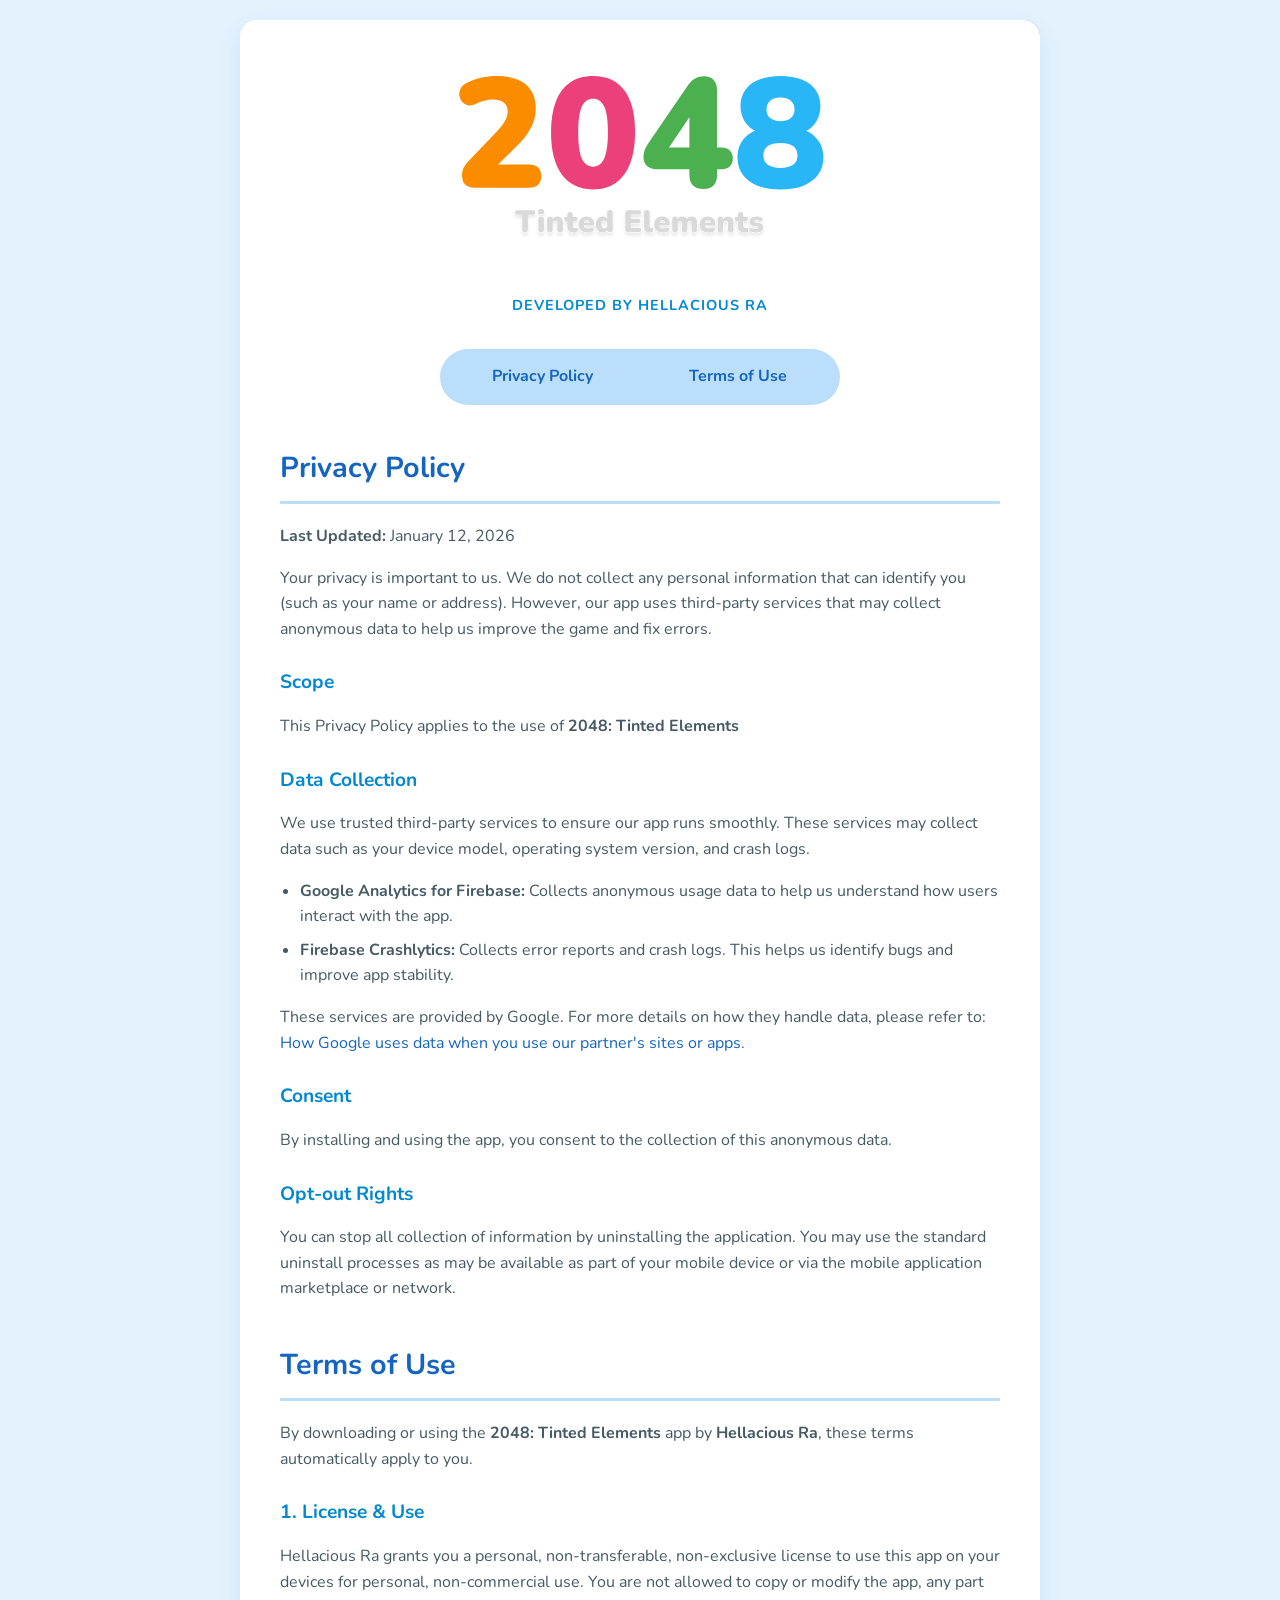
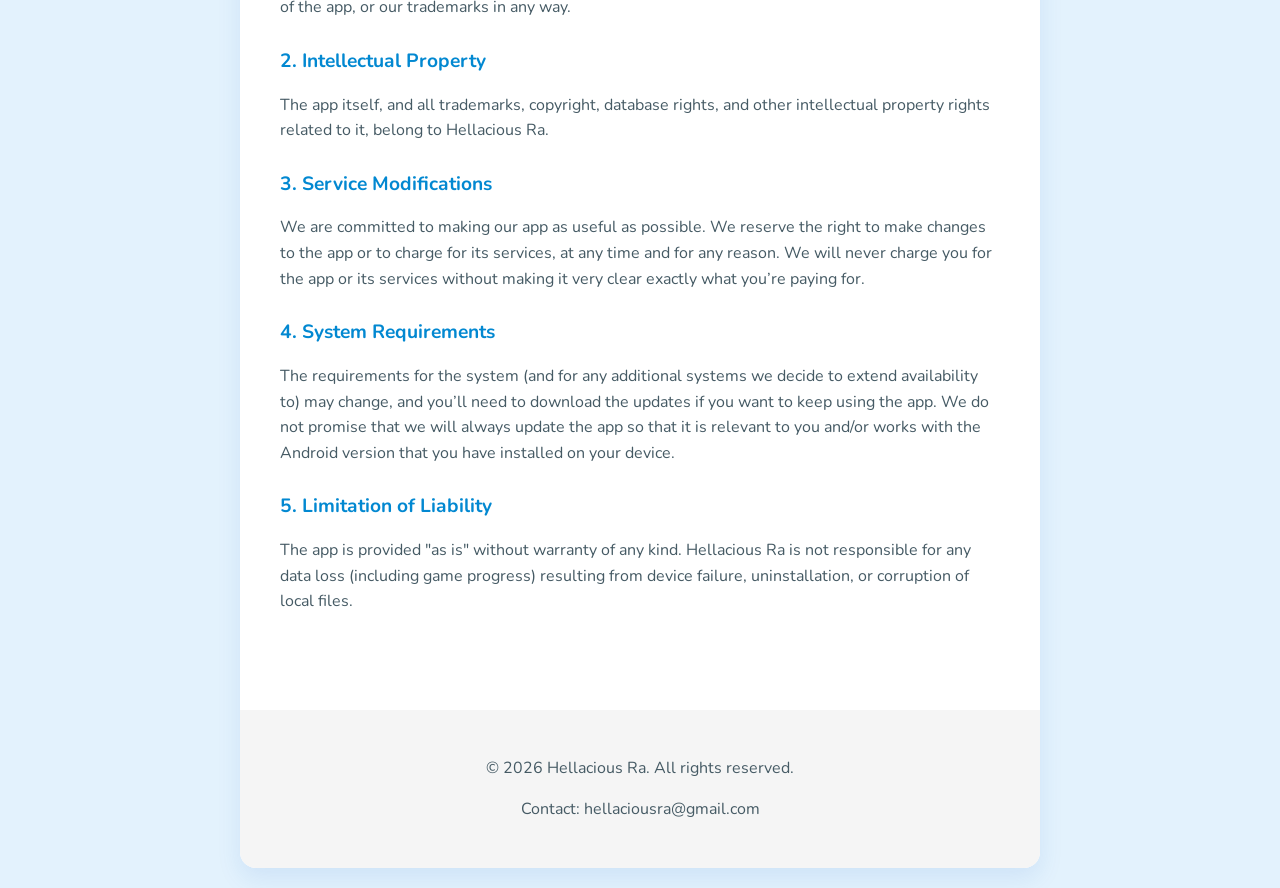
==== index.html @ ffd6086d "Add files via upload" ====
<!DOCTYPE html>
<html lang="en">

<head>
    <meta charset="UTF-8">
    <meta name="viewport" content="width=device-width, initial-scale=1.0">
    <title>2048 - Privacy Policy & Terms of Use</title>

    <!-- Favicon -->
    <link rel="icon" type="image/x-icon" href="app_icon.ico">
    <link rel="icon" type="image/png" href="app_icon.png">
    <link rel="apple-touch-icon" href="app_icon.png">

    <link rel="preconnect" href="https://fonts.googleapis.com/css2">
    <link href="https://fonts.googleapis.com/css2?family=Nunito:wght@400;600;700;800&display=swap" rel="stylesheet">

    <style>
        :root {
            --primary-color: #1565C0;
            /* textDark */
            --accent-color: #0288D1;
            /* Tile Color 256 */
            --bg-body: #E3F2FD;
            /* background */
            --bg-container: #FFFFFF;
            --bg-grid: #BBDEFB;
            /* gridBackground */
            --text-main: #37474F;
            --text-light: #FFFFFF;
        }

        * {
            box-sizing: border-box;
        }

        body {
            font-family: 'Nunito', sans-serif;
            background-color: var(--bg-body);
            color: var(--text-main);
            line-height: 1.6;
            margin: 0;
            padding: 20px;
        }

        .container {
            max-width: 800px;
            margin: 0 auto;
            background: var(--bg-container);
            border-radius: 16px;
            box-shadow: 0 10px 25px rgba(21, 101, 192, 0.1);
            overflow: hidden;
        }

        /* Banner Section */
        .banner-container {
            width: 100%;
            /* This keeps the banner perfectly sized (1024x300) on all screens */
            aspect-ratio: 1024 / 300;
            background-color: #FFFFFF;
            /* Changed to white to match your image background */
            display: flex;
            align-items: center;
            justify-content: center;
            overflow: hidden;
        }

        .banner-image {
            width: 100%;
            height: 100%;
            object-fit: cover;
            /* Placeholder styling if image is missing */
            background: linear-gradient(135deg, var(--bg-grid) 0%, var(--primary-color) 100%);
        }


        .content-padding {
            padding: 40px;
        }

        /* Typography */
        h1,
        h2,
        h3 {
            color: var(--primary-color);
            margin-top: 0;
        }

        .developer-name {
            text-align: center;
            color: var(--accent-color);
            font-weight: 700;
            margin-bottom: 2rem;
            text-transform: uppercase;
            letter-spacing: 1px;
            font-size: 0.9rem;
        }

        h2 {
            font-weight: 700;
            font-size: 1.8rem;
            border-bottom: 3px solid var(--bg-grid);
            padding-bottom: 10px;
            margin-top: 40px;
            margin-bottom: 20px;
        }

        h3 {
            font-size: 1.2rem;
            font-weight: 700;
            color: var(--accent-color);
            margin-top: 25px;
            margin-bottom: 10px;
        }

        p,
        li {
            font-size: 1rem;
            color: #455A64;
            margin-bottom: 15px;
        }

        ul {
            padding-left: 20px;
        }

        li {
            margin-bottom: 8px;
        }

        /* Navigation Tabs */
        .nav-tabs {
            display: flex;
            justify-content: center;
            margin-bottom: 30px;
            background: var(--bg-grid);
            padding: 5px;
            border-radius: 50px;
            max-width: 400px;
            margin-left: auto;
            margin-right: auto;
        }

        .nav-link {
            flex: 1;
            text-align: center;
            padding: 10px 20px;
            border-radius: 40px;
            text-decoration: none;
            color: var(--primary-color);
            font-weight: 700;
            transition: all 0.3s ease;
        }

        .nav-link:hover {
            background-color: rgba(255, 255, 255, 0.5);
        }

        .nav-link.active {
            background-color: var(--primary-color);
            color: var(--text-light);
            box-shadow: 0 4px 10px rgba(21, 101, 192, 0.3);
        }

        /* Footer */
        footer {
            text-align: center;
            padding: 30px;
            background-color: #F5F5F5;
            color: #78909C;
            font-size: 0.9rem;
            margin-top: 40px;
        }

        a {
            color: var(--primary-color);
            text-decoration: none;
        }

        a:hover {
            text-decoration: underline;
        }

        @media (max-width: 600px) {
            .content-padding {
                padding: 20px;
            }

            .banner-container {
                height: 150px;
            }

            h1 {
                font-size: 2rem;
            }
        }
    </style>
</head>

<body>

    <div class="container">
        <div class="banner-container">
            <img src="banner.svg" alt="Banner" class="banner-image">
        </div>

        <div class="content-padding">
            <div class="developer-name">Developed by Hellacious Ra</div>

            <div class="nav-tabs">
                <a href="#privacy" class="nav-link">Privacy Policy</a>
                <a href="#terms" class="nav-link">Terms of Use</a>
            </div>

            <div id="privacy">
                <h2>Privacy Policy</h2>
                <p><strong>Last Updated:</strong> January 12, 2026</p>

                <p>Your privacy is important to us. We do not collect any personal information that can identify you
                    (such as your name or address). However, our app uses third-party services that may collect
                    anonymous data to help us improve the game and fix errors.</p>

                <h3>Scope</h3>
                <p>This Privacy Policy applies to the use of <strong>2048: Tinted Elements</strong></p>

                <h3>Data Collection</h3>
                <p>We use trusted third-party services to ensure our app runs smoothly. These services may collect data
                    such as your device model, operating system version, and crash logs.</p>
                <ul>
                    <li><strong>Google Analytics for Firebase:</strong> Collects anonymous usage data to help us
                        understand how users interact with the app.</li>
                    <li><strong>Firebase Crashlytics:</strong> Collects error reports and crash logs. This helps us
                        identify bugs and improve app stability.</li>
                </ul>
                <p>These services are provided by Google. For more details on how they handle data, please refer to:
                    <a href="https://policies.google.com/technologies/partner-sites" target="_blank">How Google uses
                        data when you use our partner's sites or apps</a>.
                </p>

                <h3>Consent</h3>
                <p>By installing and using the app, you consent to the collection of this anonymous data.</p>

                <h3>Opt-out Rights</h3>
                <p>You can stop all collection of information by uninstalling the application. You may use the standard
                    uninstall processes as may be available as part of your mobile device or via the mobile application
                    marketplace or network.</p>
            </div>

            <div id="terms">
                <h2>Terms of Use</h2>
                <p>By downloading or using the <strong>2048: Tinted Elements</strong> app by <strong>Hellacious
                        Ra</strong>, these terms
                    automatically apply to you.</p>

                <h3>1. License & Use</h3>
                <p>Hellacious Ra grants you a personal, non-transferable, non-exclusive license to use this app on your
                    devices for personal, non-commercial use. You are not allowed to copy or modify the app, any part of
                    the app, or our trademarks in any way.</p>

                <h3>2. Intellectual Property</h3>
                <p>The app itself, and all trademarks, copyright, database rights, and other intellectual property
                    rights related to it, belong to Hellacious Ra.</p>

                <h3>3. Service Modifications</h3>
                <p>We are committed to making our app as useful as possible. We reserve the right to make changes to the
                    app or to charge for its services, at any time and for any reason. We will never charge you for the
                    app or its services without making it very clear exactly what you’re paying for.</p>

                <h3>4. System Requirements</h3>
                <p>The requirements for the system (and for any additional systems we decide to extend availability to)
                    may change, and you’ll need to download the updates if you want to keep using the app. We do not
                    promise that we will always update the app so that it is relevant to you and/or works with the
                    Android version that you have installed on your device.</p>

                <h3>5. Limitation of Liability</h3>
                <p>The app is provided "as is" without warranty of any kind. Hellacious Ra is not responsible for any
                    data loss (including game progress) resulting from device failure, uninstallation, or corruption of
                    local files.</p>
            </div>
        </div>

        <footer>
            <p>&copy; 2026 Hellacious Ra. All rights reserved.</p>
            <p>Contact: hellaciousra@gmail.com</p>
        </footer>
    </div>

</body>

</html>
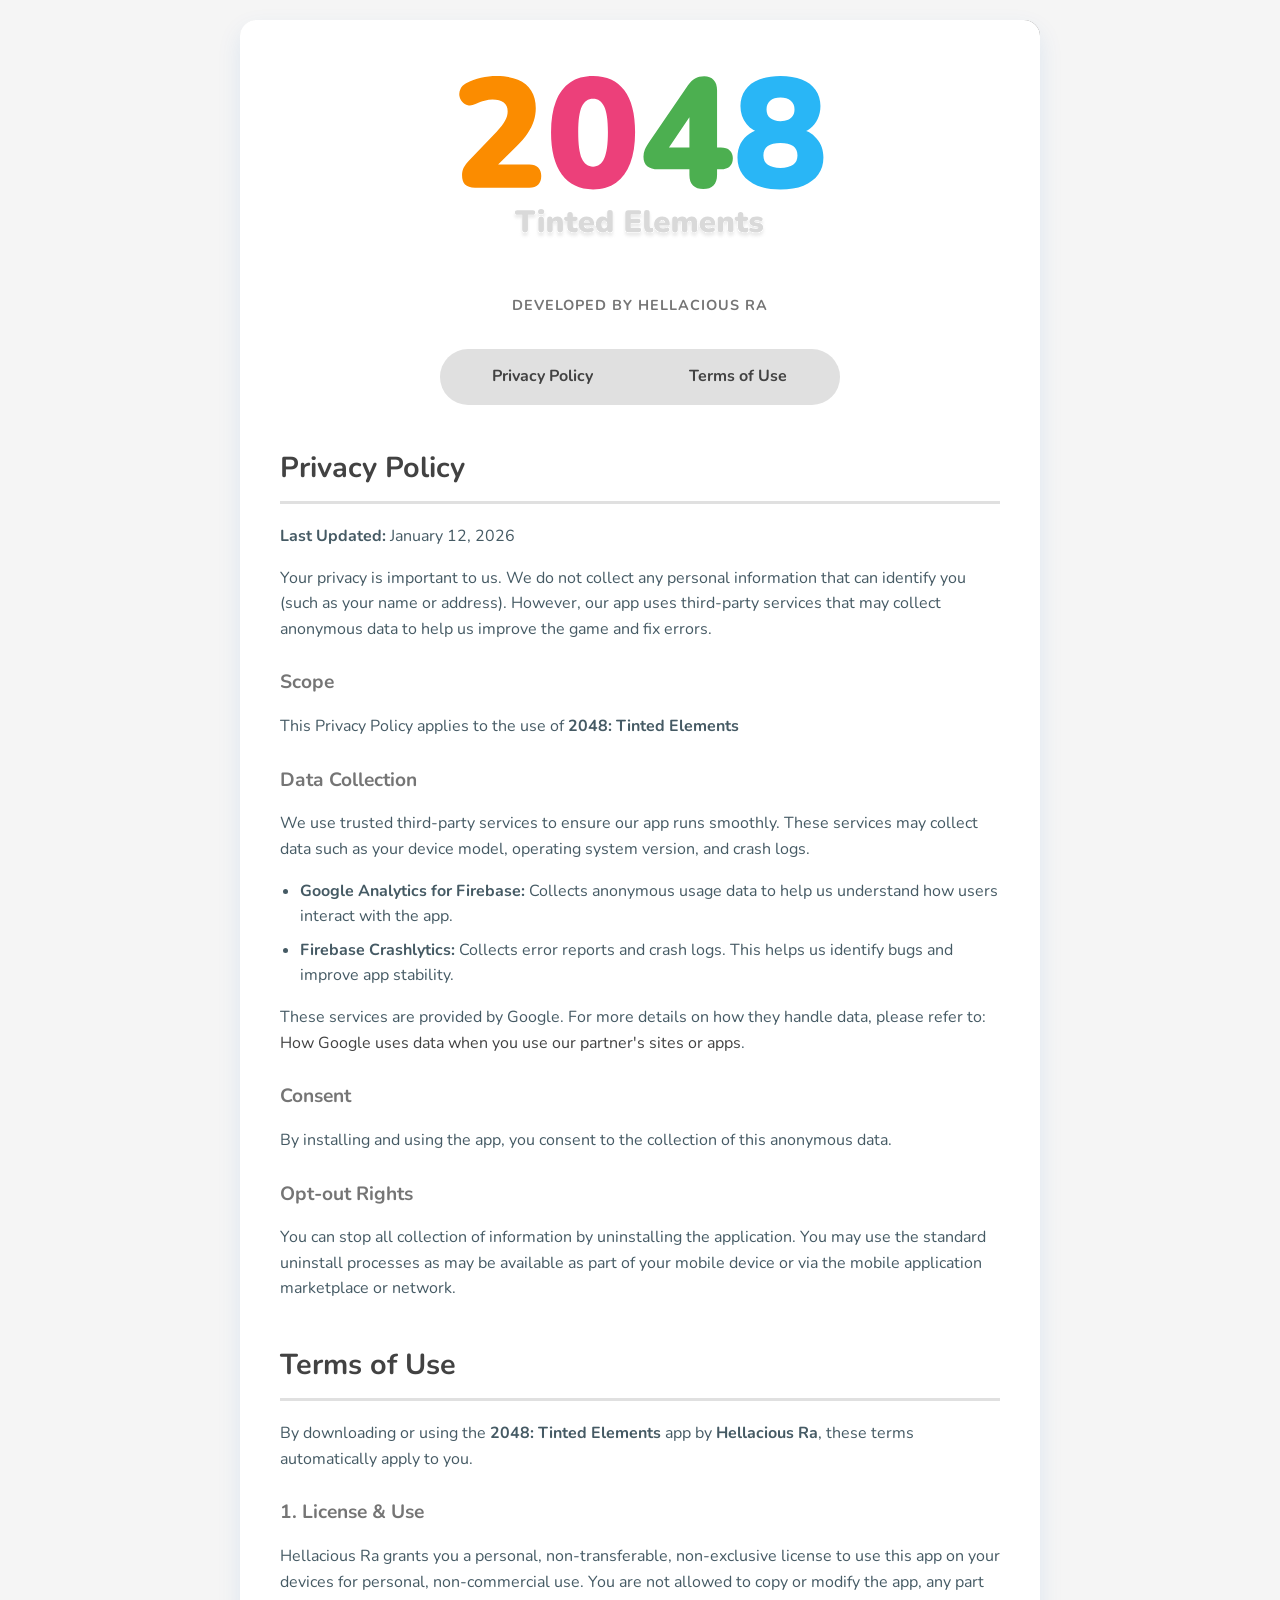
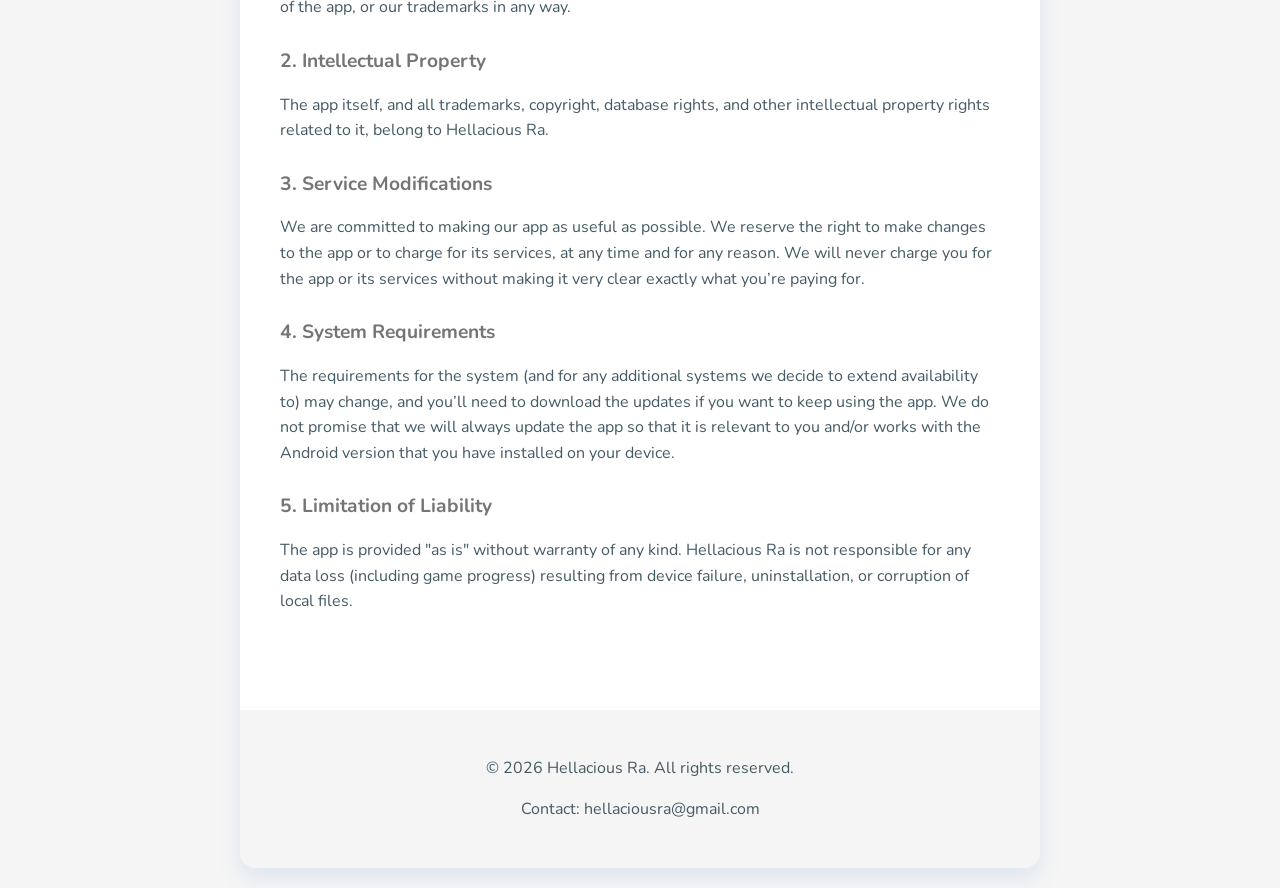
==== commit fece114e: "Update CSS variables and clean up comments" ====
--- a/index.html
+++ b/index.html
@@ -4,7 +4,7 @@
 <head>
     <meta charset="UTF-8">
     <meta name="viewport" content="width=device-width, initial-scale=1.0">
-    <title>2048 - Privacy Policy & Terms of Use</title>
+    <title>Privacy Policy & Terms of Use</title>
 
     <!-- Favicon -->
     <link rel="icon" type="image/x-icon" href="app_icon.ico">
@@ -16,17 +16,13 @@
 
     <style>
         :root {
-            --primary-color: #1565C0;
-            /* textDark */
-            --accent-color: #0288D1;
-            /* Tile Color 256 */
-            --bg-body: #E3F2FD;
-            /* background */
-            --bg-container: #FFFFFF;
-            --bg-grid: #BBDEFB;
-            /* gridBackground */
-            --text-main: #37474F;
-            --text-light: #FFFFFF;
+            --primary-color: #424242;    
+            --accent-color: #757575;       
+            --bg-body: #F5F5F5;         
+            --bg-container: #FFFFFF; 
+            --bg-grid: #E0E0E0;           
+            --text-main: #212121;   
+            --text-light: #FFFFFF;    
         }
 
         * {
@@ -51,13 +47,10 @@
             overflow: hidden;
         }
 
-        /* Banner Section */
         .banner-container {
             width: 100%;
-            /* This keeps the banner perfectly sized (1024x300) on all screens */
             aspect-ratio: 1024 / 300;
             background-color: #FFFFFF;
-            /* Changed to white to match your image background */
             display: flex;
             align-items: center;
             justify-content: center;
@@ -68,7 +61,6 @@
             width: 100%;
             height: 100%;
             object-fit: cover;
-            /* Placeholder styling if image is missing */
             background: linear-gradient(135deg, var(--bg-grid) 0%, var(--primary-color) 100%);
         }
 
@@ -77,7 +69,6 @@
             padding: 40px;
         }
 
-        /* Typography */
         h1,
         h2,
         h3 {
@@ -127,7 +118,6 @@
             margin-bottom: 8px;
         }
 
-        /* Navigation Tabs */
         .nav-tabs {
             display: flex;
             justify-content: center;
@@ -161,7 +151,6 @@
             box-shadow: 0 4px 10px rgba(21, 101, 192, 0.3);
         }
 
-        /* Footer */
         footer {
             text-align: center;
             padding: 30px;
@@ -286,4 +275,4 @@
 
 </body>
 
-</html>+</html>
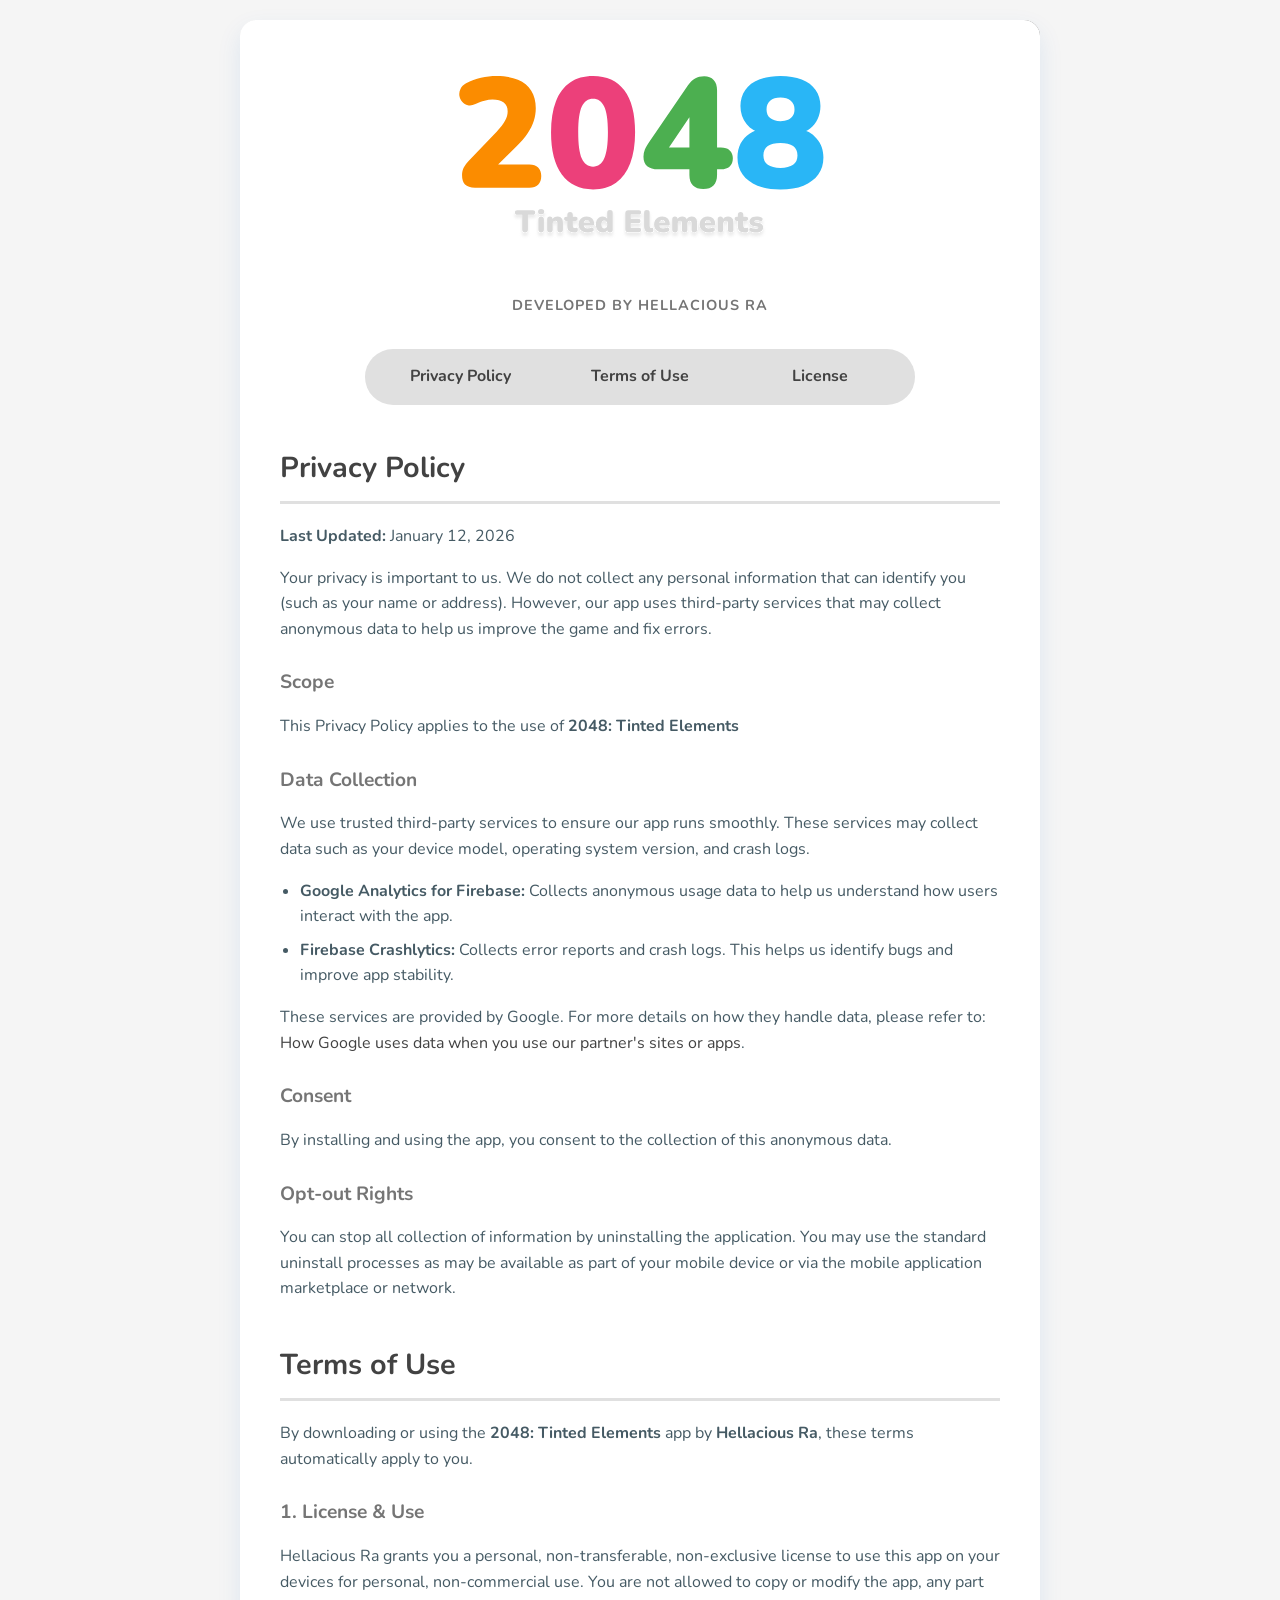
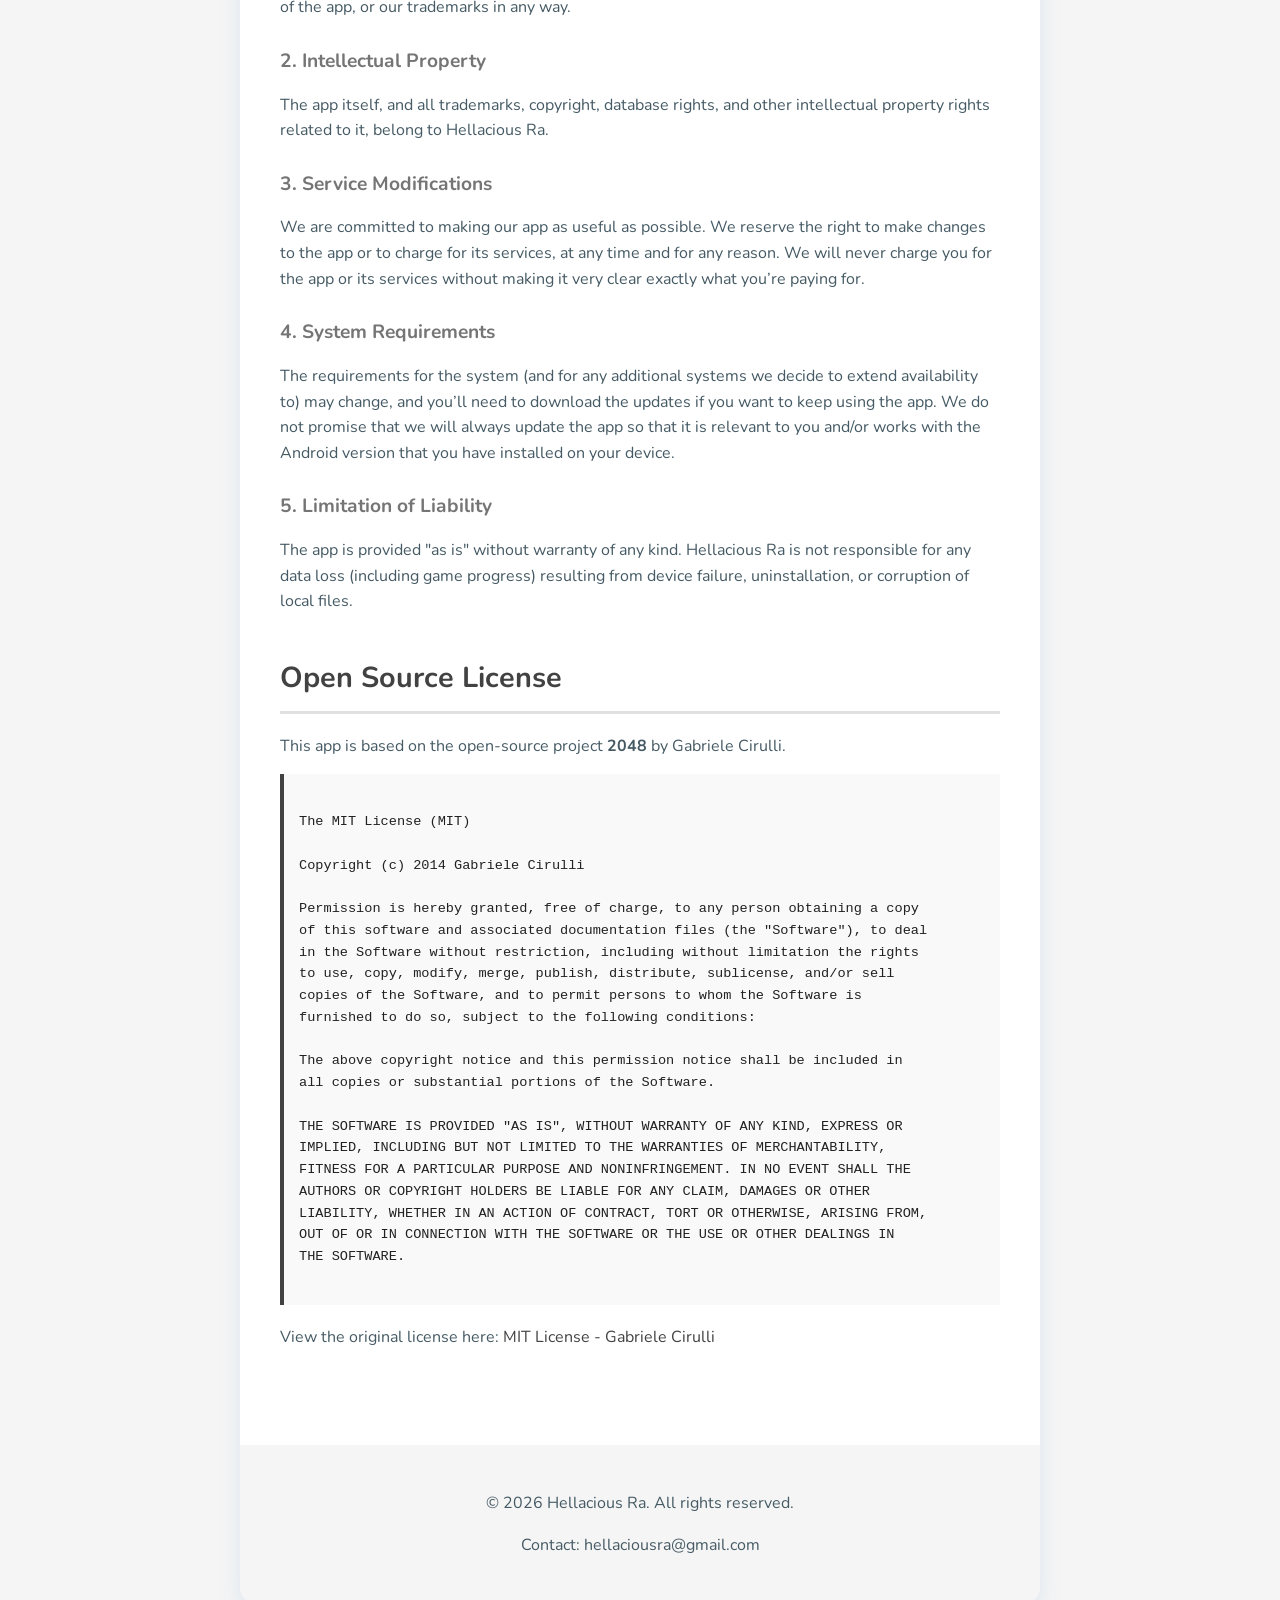
==== commit 7579d176: "Add open source license section to index.html Added open source license information and a new licens" ====
--- a/index.html
+++ b/index.html
@@ -6,7 +6,6 @@
     <meta name="viewport" content="width=device-width, initial-scale=1.0">
     <title>Privacy Policy & Terms of Use</title>
 
-    <!-- Favicon -->
     <link rel="icon" type="image/x-icon" href="app_icon.ico">
     <link rel="icon" type="image/png" href="app_icon.png">
     <link rel="apple-touch-icon" href="app_icon.png">
@@ -125,7 +124,7 @@
             background: var(--bg-grid);
             padding: 5px;
             border-radius: 50px;
-            max-width: 400px;
+            max-width: 550px;
             margin-left: auto;
             margin-right: auto;
         }
@@ -169,6 +168,16 @@
             text-decoration: underline;
         }
 
+        .license-box {
+            background-color: #f9f9f9;
+            padding: 15px;
+            border-left: 4px solid var(--primary-color);
+            font-family: monospace;
+            font-size: 0.85rem;
+            white-space: pre-wrap;
+            margin-top: 10px;
+        }
+
         @media (max-width: 600px) {
             .content-padding {
                 padding: 20px;
@@ -198,6 +207,7 @@
             <div class="nav-tabs">
                 <a href="#privacy" class="nav-link">Privacy Policy</a>
                 <a href="#terms" class="nav-link">Terms of Use</a>
+                <a href="#license" class="nav-link">License</a>
             </div>
 
             <div id="privacy">
@@ -265,6 +275,38 @@
                     data loss (including game progress) resulting from device failure, uninstallation, or corruption of
                     local files.</p>
             </div>
+
+            <div id="license">
+                <h2>Open Source License</h2>
+                <p>This app is based on the open-source project <strong>2048</strong> by Gabriele Cirulli.</p>
+                <div class="license-box">
+The MIT License (MIT)
+
+Copyright (c) 2014 Gabriele Cirulli
+
+Permission is hereby granted, free of charge, to any person obtaining a copy
+of this software and associated documentation files (the "Software"), to deal
+in the Software without restriction, including without limitation the rights
+to use, copy, modify, merge, publish, distribute, sublicense, and/or sell
+copies of the Software, and to permit persons to whom the Software is
+furnished to do so, subject to the following conditions:
+
+The above copyright notice and this permission notice shall be included in
+all copies or substantial portions of the Software.
+
+THE SOFTWARE IS PROVIDED "AS IS", WITHOUT WARRANTY OF ANY KIND, EXPRESS OR
+IMPLIED, INCLUDING BUT NOT LIMITED TO THE WARRANTIES OF MERCHANTABILITY,
+FITNESS FOR A PARTICULAR PURPOSE AND NONINFRINGEMENT. IN NO EVENT SHALL THE
+AUTHORS OR COPYRIGHT HOLDERS BE LIABLE FOR ANY CLAIM, DAMAGES OR OTHER
+LIABILITY, WHETHER IN AN ACTION OF CONTRACT, TORT OR OTHERWISE, ARISING FROM,
+OUT OF OR IN CONNECTION WITH THE SOFTWARE OR THE USE OR OTHER DEALINGS IN
+THE SOFTWARE.
+                </div>
+                <p style="margin-top: 20px;">
+                    View the original license here: 
+                    <a href="https://github.com/gabrielecirulli/2048/blob/master/LICENSE.txt" target="_blank">MIT License - Gabriele Cirulli</a>
+                </p>
+            </div>
         </div>
 
         <footer>
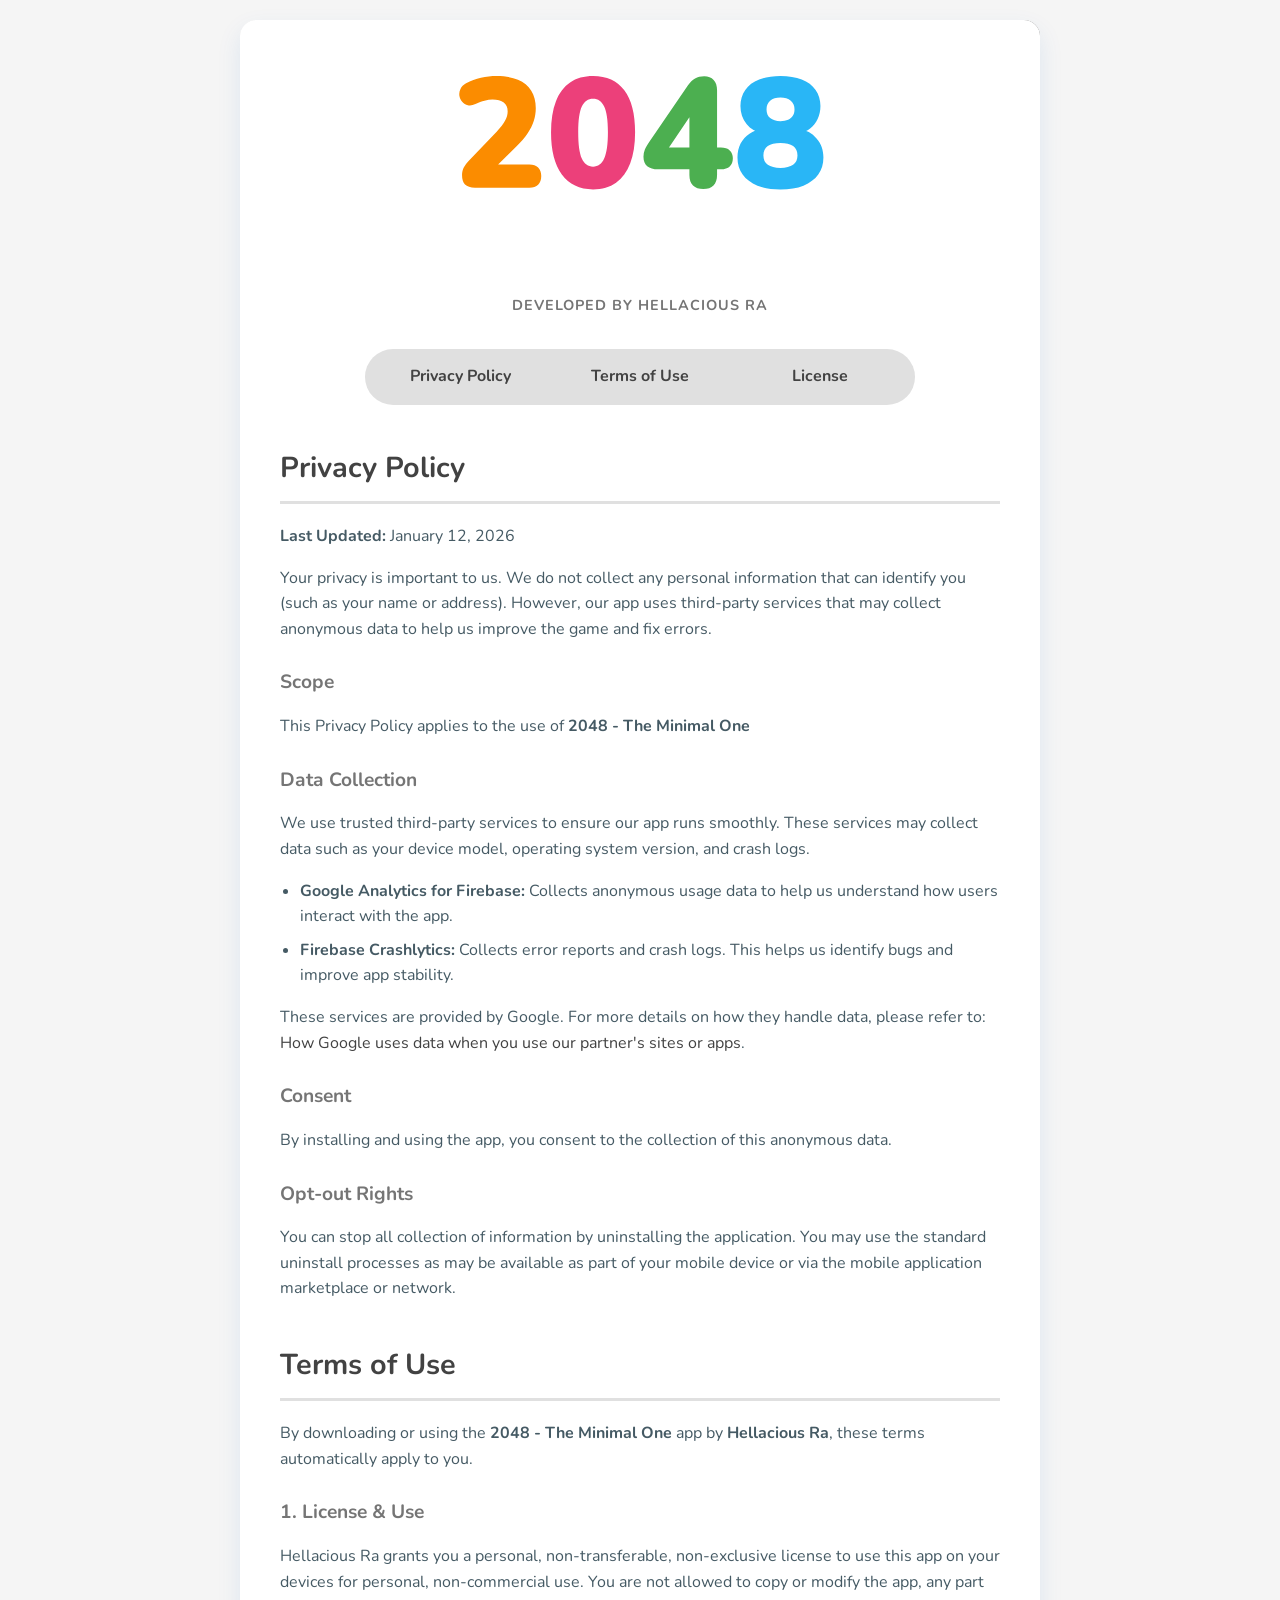
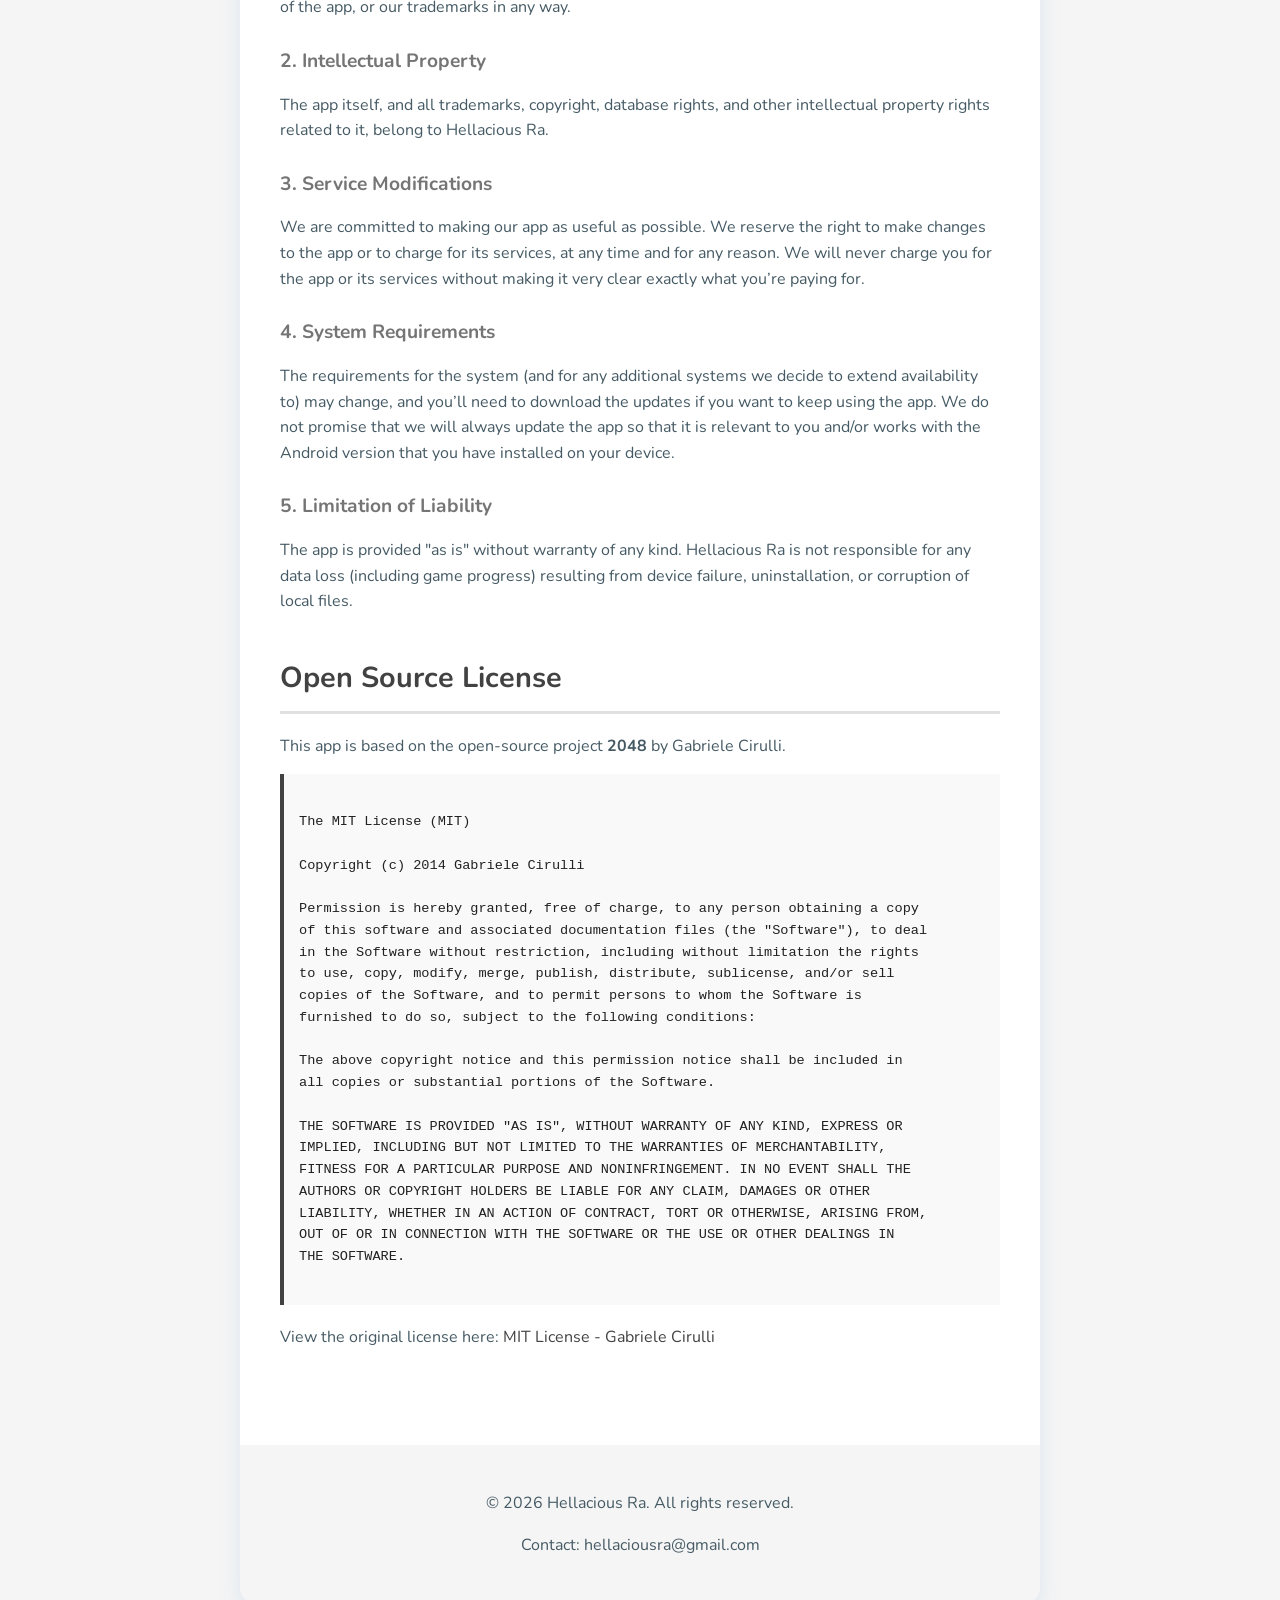
==== commit d8c24b12: "Update app name in Privacy Policy and Terms of Use" ====
--- a/index.html
+++ b/index.html
@@ -219,7 +219,7 @@
                     anonymous data to help us improve the game and fix errors.</p>
 
                 <h3>Scope</h3>
-                <p>This Privacy Policy applies to the use of <strong>2048: Tinted Elements</strong></p>
+                <p>This Privacy Policy applies to the use of <strong>2048 - The Minimal One</strong></p>
 
                 <h3>Data Collection</h3>
                 <p>We use trusted third-party services to ensure our app runs smoothly. These services may collect data
@@ -246,7 +246,7 @@
 
             <div id="terms">
                 <h2>Terms of Use</h2>
-                <p>By downloading or using the <strong>2048: Tinted Elements</strong> app by <strong>Hellacious
+                <p>By downloading or using the <strong>2048 - The Minimal One</strong> app by <strong>Hellacious
                         Ra</strong>, these terms
                     automatically apply to you.</p>
 
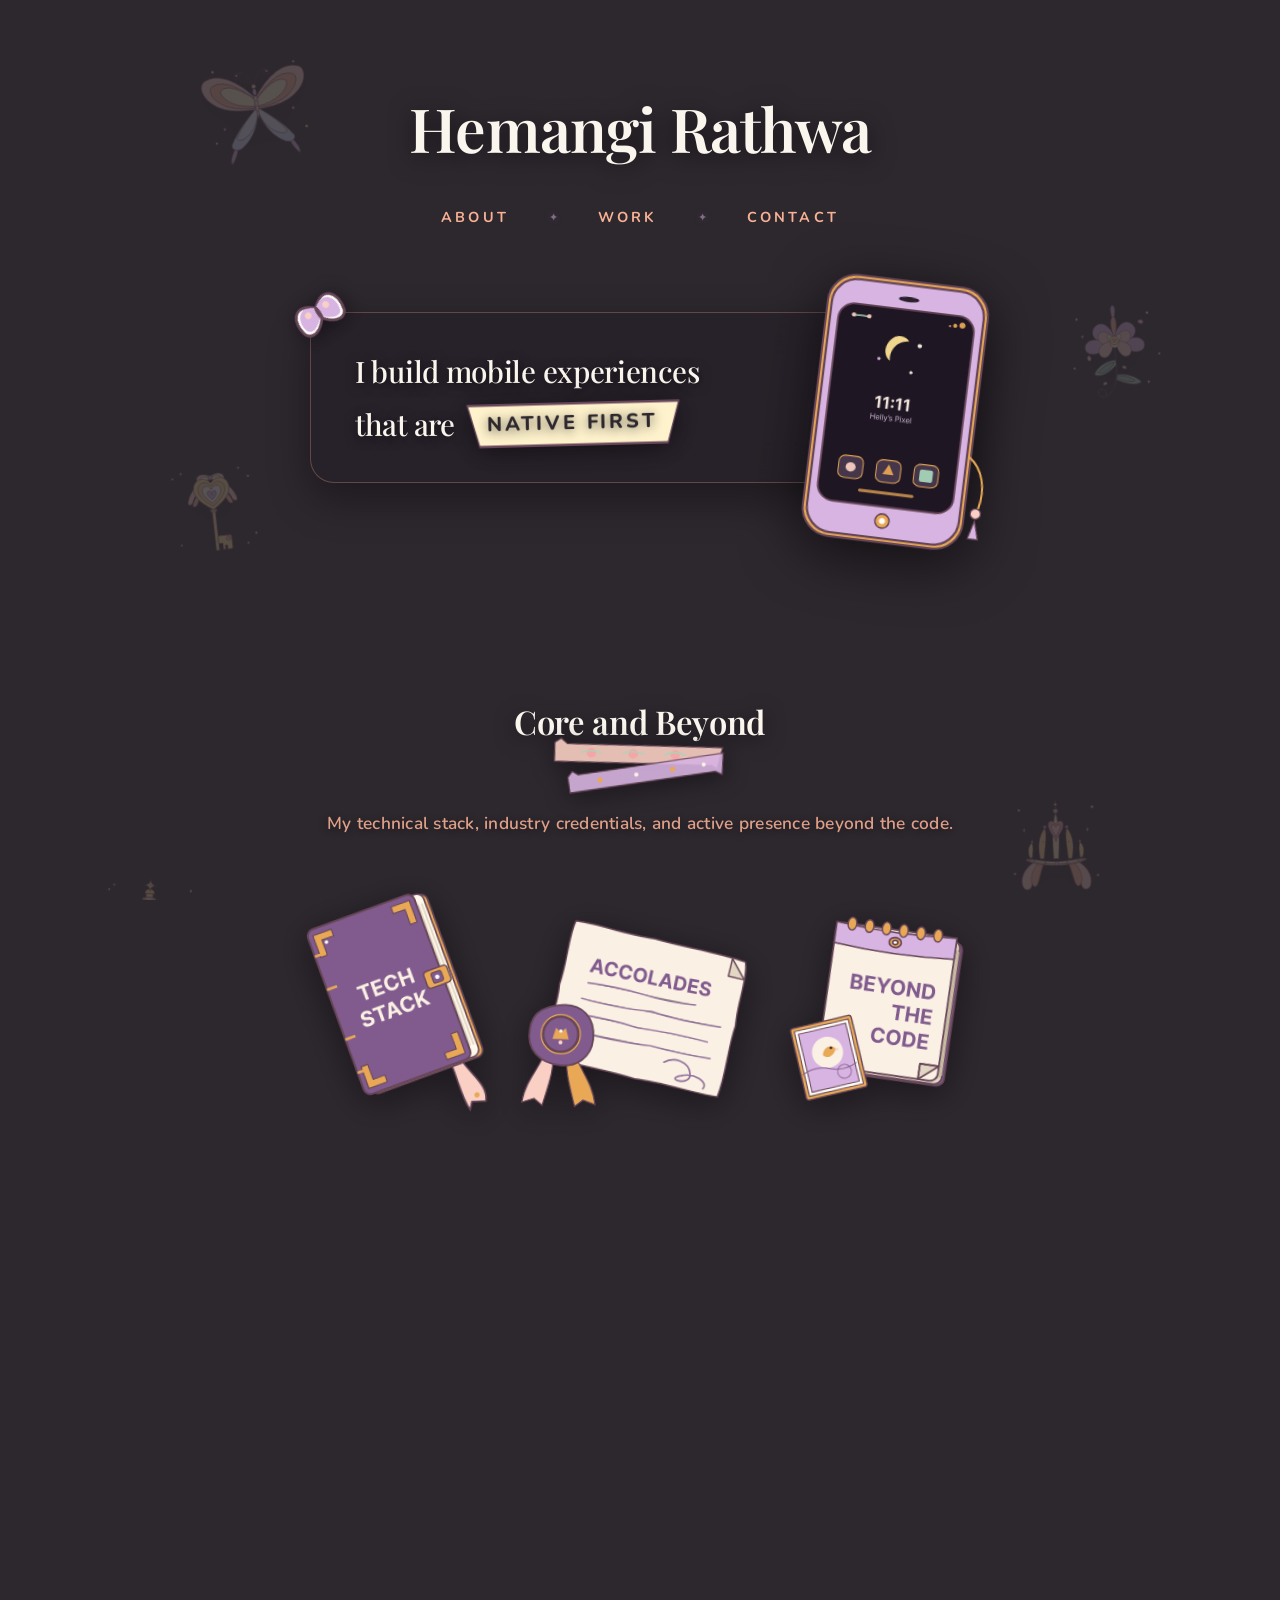
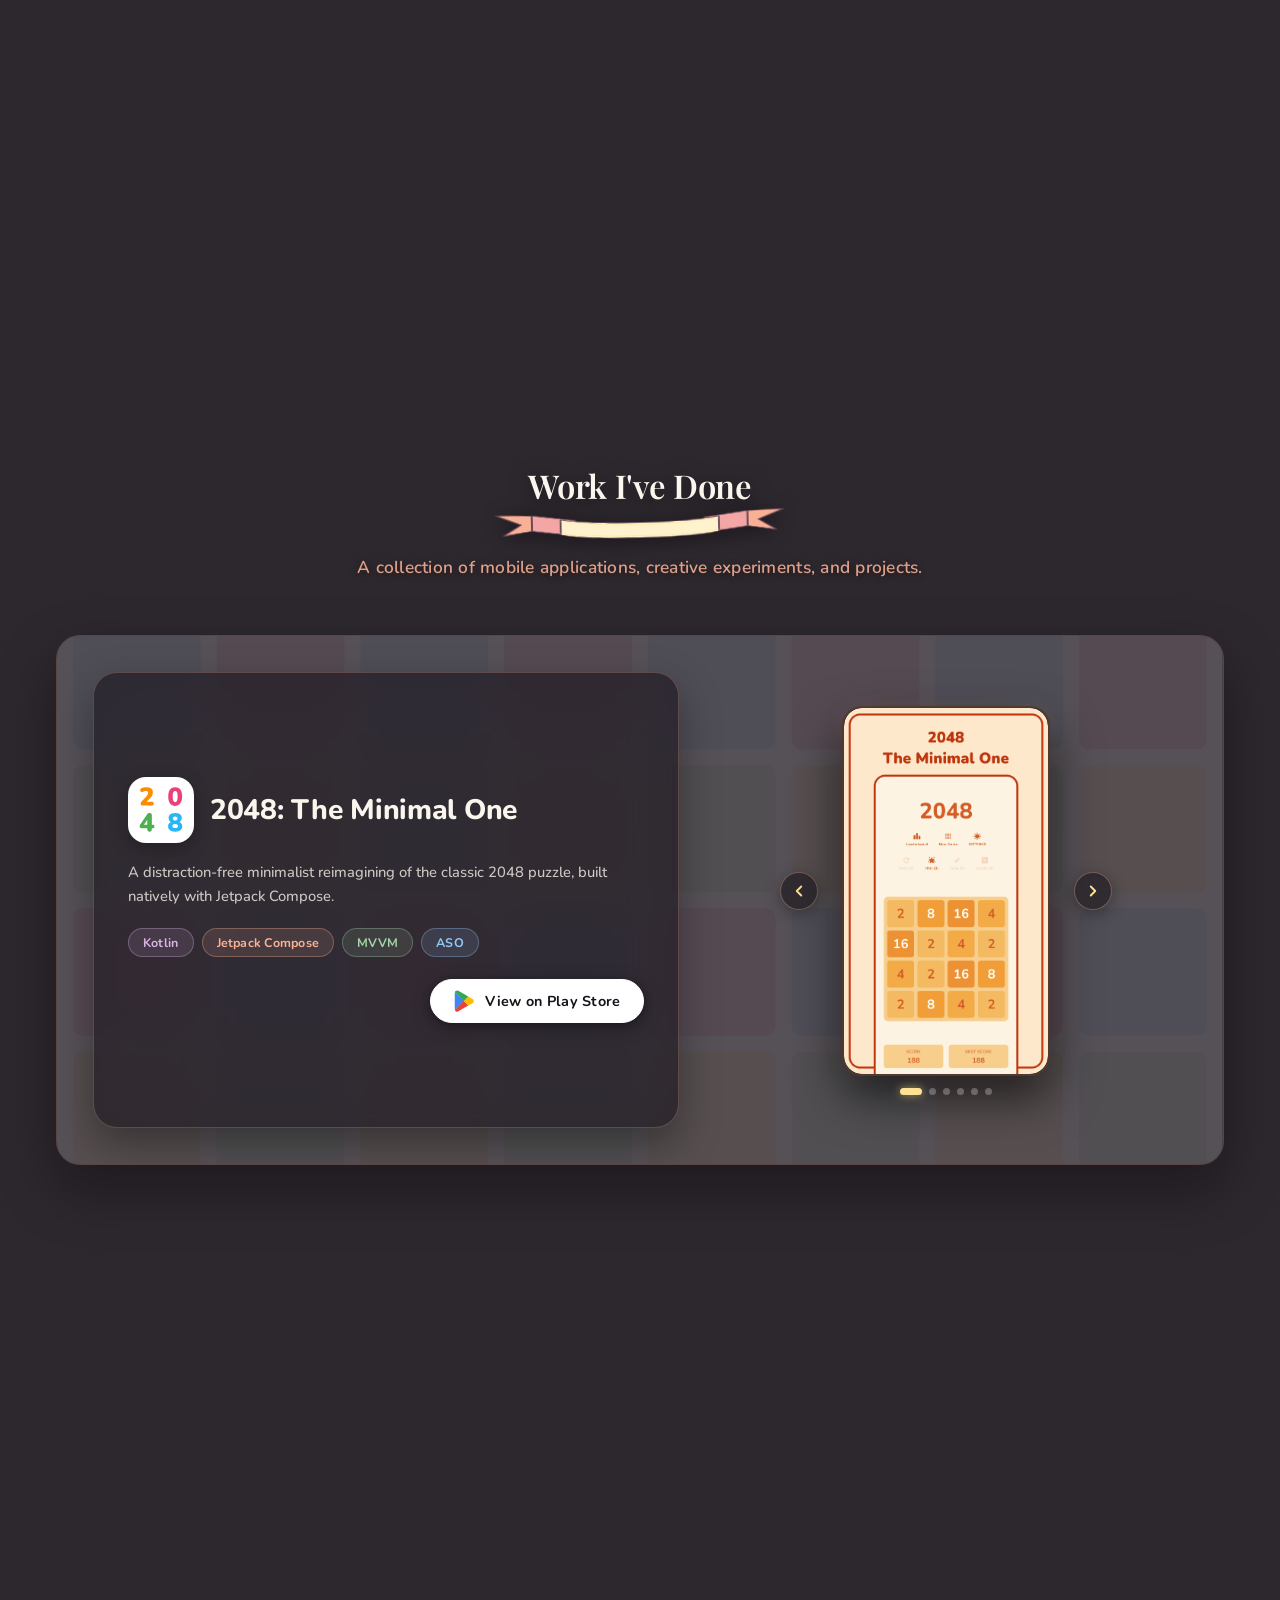
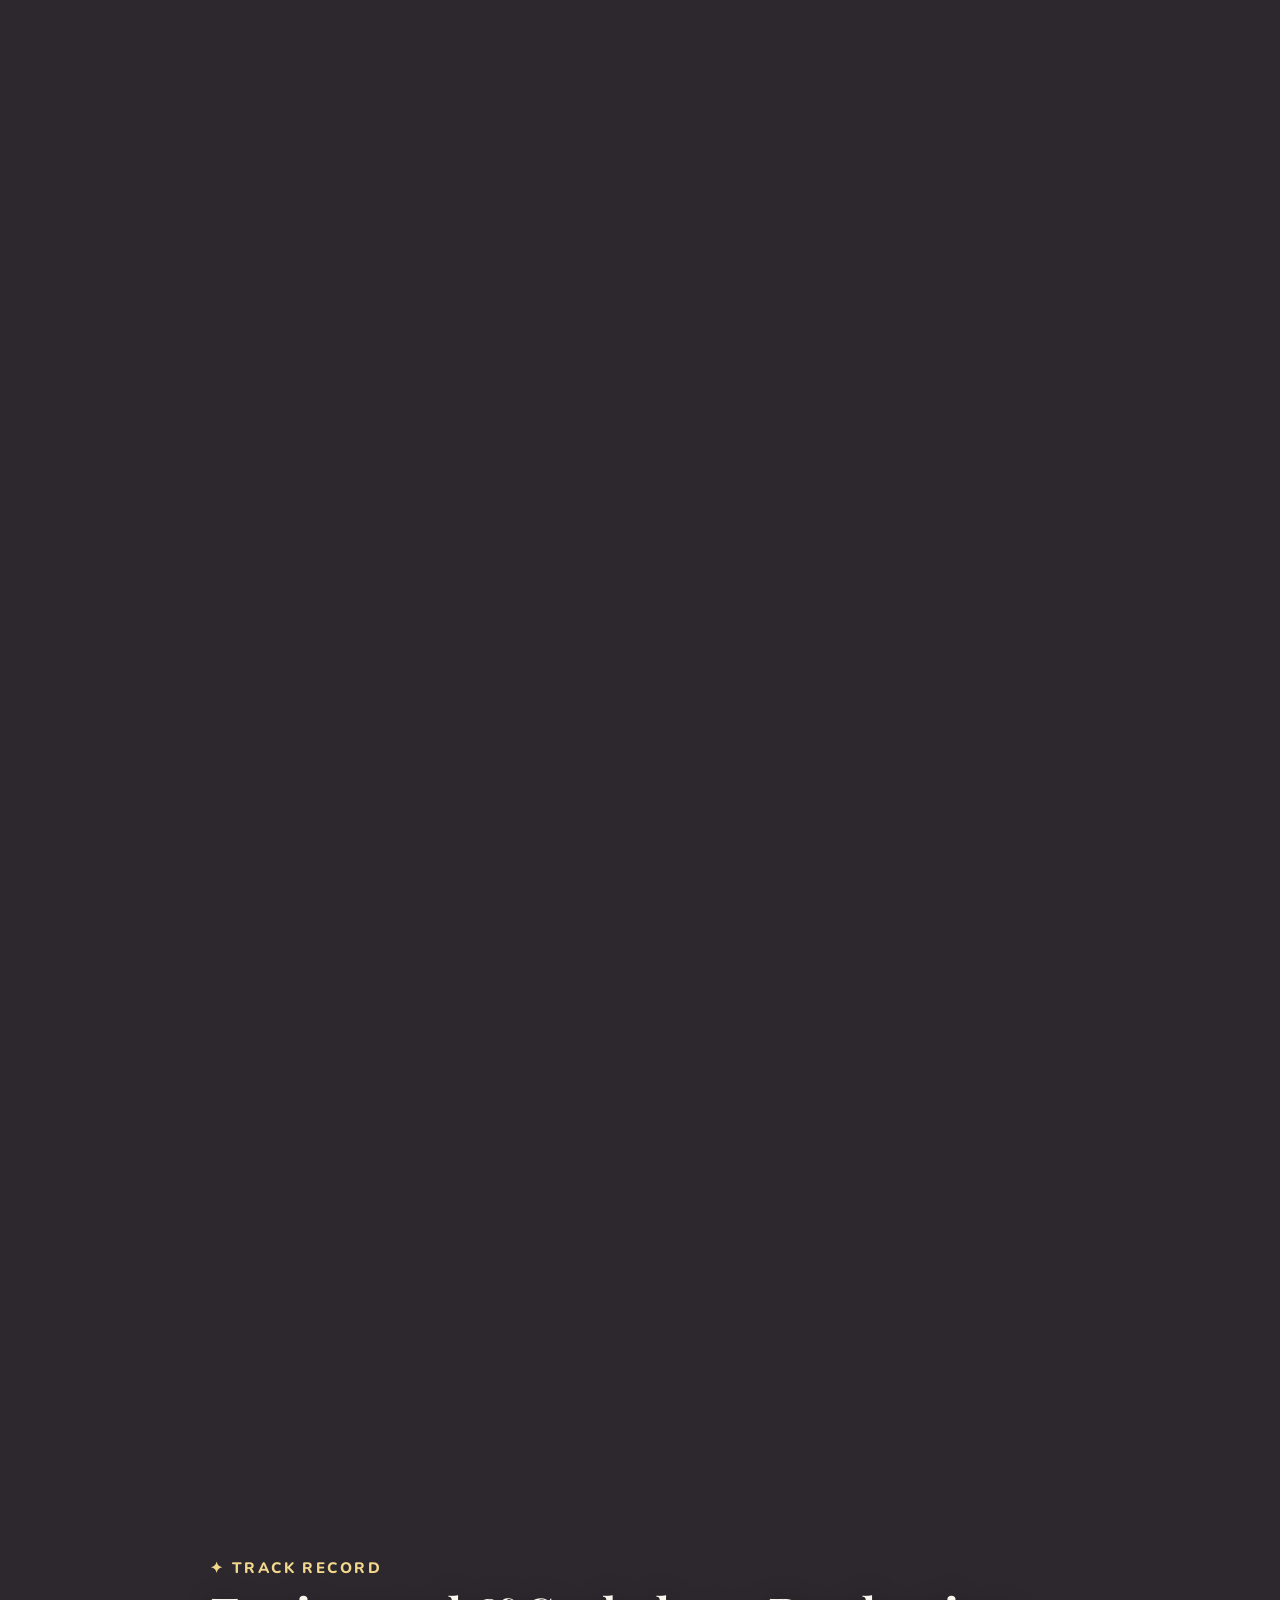
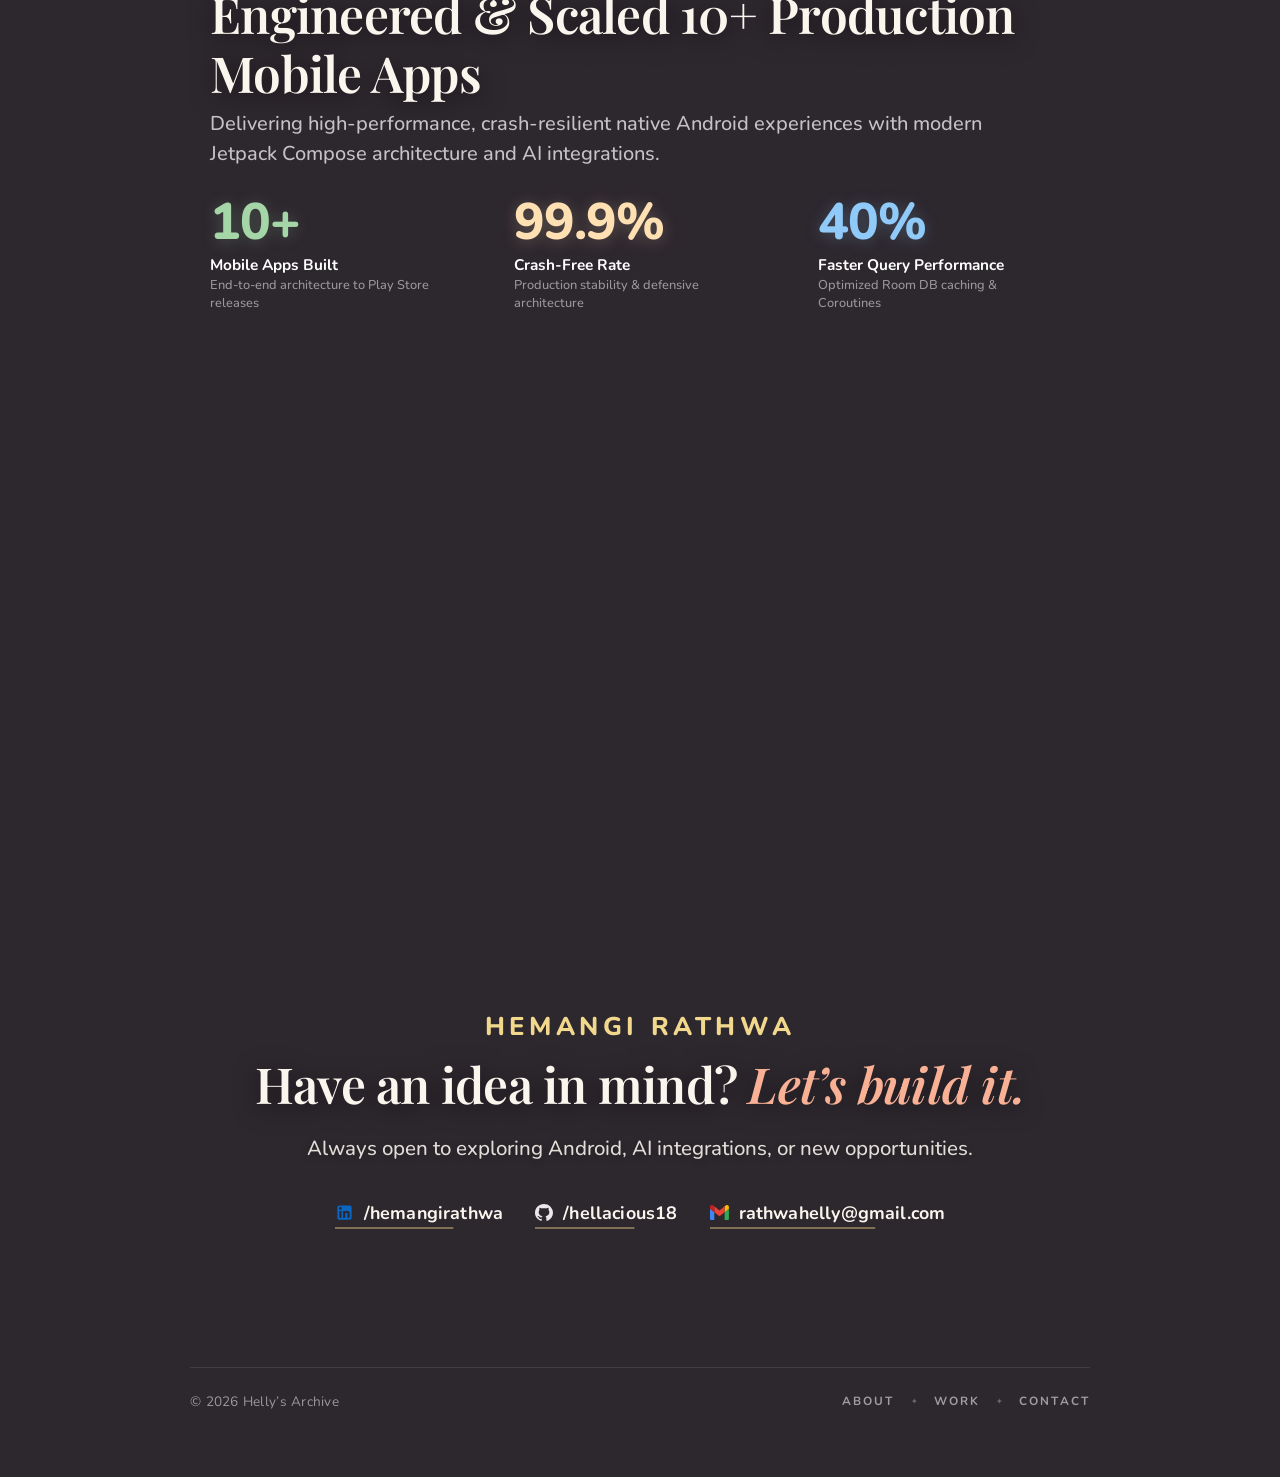
==== commit e9478afe: "Configure portfolio as main site and move 2048 page to /2048game/" ====
--- a/index.html
+++ b/index.html
@@ -2,319 +2,420 @@
 <html lang="en">
 
 <head>
-    <meta charset="UTF-8">
-    <meta name="viewport" content="width=device-width, initial-scale=1.0">
-    <title>Privacy Policy & Terms of Use</title>
-
-    <link rel="icon" type="image/x-icon" href="app_icon.ico">
-    <link rel="icon" type="image/png" href="app_icon.png">
-    <link rel="apple-touch-icon" href="app_icon.png">
-
-    <link rel="preconnect" href="https://fonts.googleapis.com/css2">
-    <link href="https://fonts.googleapis.com/css2?family=Nunito:wght@400;600;700;800&display=swap" rel="stylesheet">
-
-    <style>
-        :root {
-            --primary-color: #424242;    
-            --accent-color: #757575;       
-            --bg-body: #F5F5F5;         
-            --bg-container: #FFFFFF; 
-            --bg-grid: #E0E0E0;           
-            --text-main: #212121;   
-            --text-light: #FFFFFF;    
-        }
-
-        * {
-            box-sizing: border-box;
-        }
-
-        body {
-            font-family: 'Nunito', sans-serif;
-            background-color: var(--bg-body);
-            color: var(--text-main);
-            line-height: 1.6;
-            margin: 0;
-            padding: 20px;
-        }
-
-        .container {
-            max-width: 800px;
-            margin: 0 auto;
-            background: var(--bg-container);
-            border-radius: 16px;
-            box-shadow: 0 10px 25px rgba(21, 101, 192, 0.1);
-            overflow: hidden;
-        }
-
-        .banner-container {
-            width: 100%;
-            aspect-ratio: 1024 / 300;
-            background-color: #FFFFFF;
-            display: flex;
-            align-items: center;
-            justify-content: center;
-            overflow: hidden;
-        }
-
-        .banner-image {
-            width: 100%;
-            height: 100%;
-            object-fit: cover;
-            background: linear-gradient(135deg, var(--bg-grid) 0%, var(--primary-color) 100%);
-        }
-
-
-        .content-padding {
-            padding: 40px;
-        }
-
-        h1,
-        h2,
-        h3 {
-            color: var(--primary-color);
-            margin-top: 0;
-        }
-
-        .developer-name {
-            text-align: center;
-            color: var(--accent-color);
-            font-weight: 700;
-            margin-bottom: 2rem;
-            text-transform: uppercase;
-            letter-spacing: 1px;
-            font-size: 0.9rem;
-        }
-
-        h2 {
-            font-weight: 700;
-            font-size: 1.8rem;
-            border-bottom: 3px solid var(--bg-grid);
-            padding-bottom: 10px;
-            margin-top: 40px;
-            margin-bottom: 20px;
-        }
-
-        h3 {
-            font-size: 1.2rem;
-            font-weight: 700;
-            color: var(--accent-color);
-            margin-top: 25px;
-            margin-bottom: 10px;
-        }
-
-        p,
-        li {
-            font-size: 1rem;
-            color: #455A64;
-            margin-bottom: 15px;
-        }
-
-        ul {
-            padding-left: 20px;
-        }
-
-        li {
-            margin-bottom: 8px;
-        }
-
-        .nav-tabs {
-            display: flex;
-            justify-content: center;
-            margin-bottom: 30px;
-            background: var(--bg-grid);
-            padding: 5px;
-            border-radius: 50px;
-            max-width: 550px;
-            margin-left: auto;
-            margin-right: auto;
-        }
-
-        .nav-link {
-            flex: 1;
-            text-align: center;
-            padding: 10px 20px;
-            border-radius: 40px;
-            text-decoration: none;
-            color: var(--primary-color);
-            font-weight: 700;
-            transition: all 0.3s ease;
-        }
-
-        .nav-link:hover {
-            background-color: rgba(255, 255, 255, 0.5);
-        }
-
-        .nav-link.active {
-            background-color: var(--primary-color);
-            color: var(--text-light);
-            box-shadow: 0 4px 10px rgba(21, 101, 192, 0.3);
-        }
-
-        footer {
-            text-align: center;
-            padding: 30px;
-            background-color: #F5F5F5;
-            color: #78909C;
-            font-size: 0.9rem;
-            margin-top: 40px;
-        }
-
-        a {
-            color: var(--primary-color);
-            text-decoration: none;
-        }
-
-        a:hover {
-            text-decoration: underline;
-        }
-
-        .license-box {
-            background-color: #f9f9f9;
-            padding: 15px;
-            border-left: 4px solid var(--primary-color);
-            font-family: monospace;
-            font-size: 0.85rem;
-            white-space: pre-wrap;
-            margin-top: 10px;
-        }
-
-        @media (max-width: 600px) {
-            .content-padding {
-                padding: 20px;
-            }
-
-            .banner-container {
-                height: 150px;
-            }
-
-            h1 {
-                font-size: 2rem;
-            }
-        }
-    </style>
+  <meta charset="UTF-8">
+  <meta name="viewport" content="width=device-width, initial-scale=1.0">
+  <title>Helly's Archive</title>
+  <meta name="description" content="Helly's Archive - Personal interactive portfolio with dynamic aesthetic elements">
+
+  <!-- Favicon -->
+  <link rel="icon" type="image/svg+xml" href="assets/kid_star_24dp_E3E3E3_FILL1_wght400_GRAD0_opsz24.svg">
+
+  <!-- Google Fonts: Playfair Display (Headings), Nunito (Universal Body, UI, Labels, Navigation) -->
+  <link rel="preconnect" href="https://fonts.googleapis.com">
+  <link rel="preconnect" href="https://fonts.gstatic.com" crossorigin>
+  <link
+    href="https://fonts.googleapis.com/css2?family=Nunito:ital,wght@0,400;0,500;0,600;0,700;0,800;1,400;1,600&family=Playfair+Display:ital,wght@0,400;0,600;0,700;1,400;1,600&display=swap"
+    rel="stylesheet">
+
+  <!-- Stylesheet -->
+  <link rel="stylesheet" href="style.css">
 </head>
 
 <body>
-
-    <div class="container">
-        <div class="banner-container">
-            <img src="banner.svg" alt="Banner" class="banner-image">
-        </div>
-
-        <div class="content-padding">
-            <div class="developer-name">Developed by Hellacious Ra</div>
-
-            <div class="nav-tabs">
-                <a href="#privacy" class="nav-link">Privacy Policy</a>
-                <a href="#terms" class="nav-link">Terms of Use</a>
-                <a href="#license" class="nav-link">License</a>
-            </div>
-
-            <div id="privacy">
-                <h2>Privacy Policy</h2>
-                <p><strong>Last Updated:</strong> January 12, 2026</p>
-
-                <p>Your privacy is important to us. We do not collect any personal information that can identify you
-                    (such as your name or address). However, our app uses third-party services that may collect
-                    anonymous data to help us improve the game and fix errors.</p>
-
-                <h3>Scope</h3>
-                <p>This Privacy Policy applies to the use of <strong>2048 - The Minimal One</strong></p>
-
-                <h3>Data Collection</h3>
-                <p>We use trusted third-party services to ensure our app runs smoothly. These services may collect data
-                    such as your device model, operating system version, and crash logs.</p>
-                <ul>
-                    <li><strong>Google Analytics for Firebase:</strong> Collects anonymous usage data to help us
-                        understand how users interact with the app.</li>
-                    <li><strong>Firebase Crashlytics:</strong> Collects error reports and crash logs. This helps us
-                        identify bugs and improve app stability.</li>
-                </ul>
-                <p>These services are provided by Google. For more details on how they handle data, please refer to:
-                    <a href="https://policies.google.com/technologies/partner-sites" target="_blank">How Google uses
-                        data when you use our partner's sites or apps</a>.
-                </p>
-
-                <h3>Consent</h3>
-                <p>By installing and using the app, you consent to the collection of this anonymous data.</p>
-
-                <h3>Opt-out Rights</h3>
-                <p>You can stop all collection of information by uninstalling the application. You may use the standard
-                    uninstall processes as may be available as part of your mobile device or via the mobile application
-                    marketplace or network.</p>
-            </div>
-
-            <div id="terms">
-                <h2>Terms of Use</h2>
-                <p>By downloading or using the <strong>2048 - The Minimal One</strong> app by <strong>Hellacious
-                        Ra</strong>, these terms
-                    automatically apply to you.</p>
-
-                <h3>1. License & Use</h3>
-                <p>Hellacious Ra grants you a personal, non-transferable, non-exclusive license to use this app on your
-                    devices for personal, non-commercial use. You are not allowed to copy or modify the app, any part of
-                    the app, or our trademarks in any way.</p>
-
-                <h3>2. Intellectual Property</h3>
-                <p>The app itself, and all trademarks, copyright, database rights, and other intellectual property
-                    rights related to it, belong to Hellacious Ra.</p>
-
-                <h3>3. Service Modifications</h3>
-                <p>We are committed to making our app as useful as possible. We reserve the right to make changes to the
-                    app or to charge for its services, at any time and for any reason. We will never charge you for the
-                    app or its services without making it very clear exactly what you’re paying for.</p>
-
-                <h3>4. System Requirements</h3>
-                <p>The requirements for the system (and for any additional systems we decide to extend availability to)
-                    may change, and you’ll need to download the updates if you want to keep using the app. We do not
-                    promise that we will always update the app so that it is relevant to you and/or works with the
-                    Android version that you have installed on your device.</p>
-
-                <h3>5. Limitation of Liability</h3>
-                <p>The app is provided "as is" without warranty of any kind. Hellacious Ra is not responsible for any
-                    data loss (including game progress) resulting from device failure, uninstallation, or corruption of
-                    local files.</p>
-            </div>
-
-            <div id="license">
-                <h2>Open Source License</h2>
-                <p>This app is based on the open-source project <strong>2048</strong> by Gabriele Cirulli.</p>
-                <div class="license-box">
-The MIT License (MIT)
-
-Copyright (c) 2014 Gabriele Cirulli
-
-Permission is hereby granted, free of charge, to any person obtaining a copy
-of this software and associated documentation files (the "Software"), to deal
-in the Software without restriction, including without limitation the rights
-to use, copy, modify, merge, publish, distribute, sublicense, and/or sell
-copies of the Software, and to permit persons to whom the Software is
-furnished to do so, subject to the following conditions:
-
-The above copyright notice and this permission notice shall be included in
-all copies or substantial portions of the Software.
-
-THE SOFTWARE IS PROVIDED "AS IS", WITHOUT WARRANTY OF ANY KIND, EXPRESS OR
-IMPLIED, INCLUDING BUT NOT LIMITED TO THE WARRANTIES OF MERCHANTABILITY,
-FITNESS FOR A PARTICULAR PURPOSE AND NONINFRINGEMENT. IN NO EVENT SHALL THE
-AUTHORS OR COPYRIGHT HOLDERS BE LIABLE FOR ANY CLAIM, DAMAGES OR OTHER
-LIABILITY, WHETHER IN AN ACTION OF CONTRACT, TORT OR OTHERWISE, ARISING FROM,
-OUT OF OR IN CONNECTION WITH THE SOFTWARE OR THE USE OR OTHER DEALINGS IN
-THE SOFTWARE.
-                </div>
-                <p style="margin-top: 20px;">
-                    View the original license here: 
-                    <a href="https://github.com/gabrielecirulli/2048/blob/master/LICENSE.txt" target="_blank">MIT License - Gabriele Cirulli</a>
-                </p>
-            </div>
-        </div>
-
-        <footer>
-            <p>&copy; 2026 Hellacious Ra. All rights reserved.</p>
-            <p>Contact: hellaciousra@gmail.com</p>
+  <!-- Custom Magical Arrow Cursor -->
+  <div id="custom-cursor" class="custom-cursor" aria-hidden="true">
+    <img src="assets/arrow2.svg" alt="cursor">
+  </div>
+
+
+  <!-- Interactive Background Canvas for Scattered SVGs -->
+  <div id="stickers-container" class="stickers-container" aria-label="Decorative floating illustrations"></div>
+
+  <!-- Main Website Content -->
+  <main id="app">
+    <div class="content-wrapper">
+      <section class="hero-section">
+        <h1 class="hero-title">
+          <span class="title-full">Hemangi Rathwa</span>
+          <span class="title-short">Hemangi R.</span>
+        </h1>
+        <nav class="hero-nav" aria-label="Main Navigation">
+          <a href="#about" class="nav-link">ABOUT</a>
+          <span class="nav-divider" aria-hidden="true">✦</span>
+          <a href="#work" class="nav-link">WORK</a>
+          <span class="nav-divider" aria-hidden="true">✦</span>
+          <a href="#contact" class="nav-link">CONTACT</a>
+        </nav>
+      </section>
+
+      <!-- Transparent About Bio Card with Top-Left Bow & Bottom-Right Pixel Phone Sticker -->
+      <section id="about" class="about-card-section" aria-label="About Me">
+        <div class="about-card">
+          <div class="card-corner-bow corner-top-left" aria-hidden="true">
+            <img src="assets/bow.svg" alt="little bow sticker" class="bow-sticker">
+          </div>
+          <p class="about-text">
+            <span class="about-line-1">I build mobile experiences</span>
+            <span class="about-line-2">
+              that are
+              <span class="highlight-badge">
+                <img src="assets/highlight.svg" class="highlight-bg" alt="" aria-hidden="true">
+                <span id="rotating-keyword" class="highlight-word">SEAMLESS</span>
+              </span>
+            </span>
+          </p>
+          <div class="card-corner-sticker corner-bottom-right" aria-hidden="true">
+            <img src="assets/pixel.svg" alt="pixel phone sticker" class="pixel-sticker">
+          </div>
+        </div>
+      </section>
+
+      <!-- Core and Beyond Section -->
+      <section id="arsenal" class="arsenal-section" aria-label="Core and Beyond">
+        <div class="arsenal-sticky-frame">
+          <div class="section-heading-wrapper">
+            <h2 class="section-title">Core and Beyond</h2>
+            <div class="washi-tape-accent" aria-hidden="true">
+              <img src="assets/washi.svg" alt="washi tape" class="washi-tape-img">
+            </div>
+          </div>
+
+          <p class="section-subtitle">
+            My technical stack, industry credentials, and active presence beyond the code.
+          </p>
+
+          <div class="arsenal-stage-layout">
+            <div class="arsenal-cards-container">
+              <!-- Card 1: Tech Stack -->
+              <div class="arsenal-card card-tech-stack" aria-label="Tech Stack illustration card">
+                <img src="assets/card1.svg" alt="Tech Stack illustration card" class="card-svg" draggable="false">
+              </div>
+
+              <!-- Card 2: Accomplished -->
+              <div class="arsenal-card card-accomplished" aria-label="Accomplished notes illustration card">
+                <img src="assets/card2.svg" alt="Accomplished notes illustration card" class="card-svg"
+                  draggable="false">
+              </div>
+
+              <!-- Card 3: Beyond The Code -->
+              <div class="arsenal-card card-beyond" aria-label="Beyond The Code illustration card">
+                <img src="assets/card3.svg" alt="Beyond The Code illustration card" class="card-svg" draggable="false">
+              </div>
+            </div>
+
+            <!-- Dynamic Showcase for Logos, Certificates, and Beyond Photos -->
+            <div id="arsenal-showcase" class="arsenal-showcase-stage"
+              aria-label="Technical skills, certificates, and beyond photos showcase">
+              <div id="showcase-logos" class="showcase-layer showcase-logos-layer"></div>
+              <div id="showcase-certs" class="showcase-layer showcase-certs-layer"></div>
+              <div id="showcase-photos" class="showcase-layer showcase-photos-layer"></div>
+            </div>
+          </div>
+        </div>
+      </section>
+
+      <!-- Work Section -->
+      <section id="work" class="work-section" aria-label="Work I've Done">
+        <div class="work-heading-wrapper">
+          <h2 class="section-title">Work I've Done</h2>
+          <div class="work-badge-accent" aria-hidden="true">
+            <img src="assets/badge.svg" alt="badge accent" class="badge-accent-img">
+          </div>
+        </div>
+
+        <p class="section-subtitle">
+          A collection of mobile applications, creative experiments, and projects.
+        </p>
+
+        <!-- Work Projects Interactive Showcase Stage -->
+        <div class="work-showcase-stage" id="work-showcase-stage">
+
+          <!-- Sticky Stage Viewport -->
+          <div class="work-sticky-viewport">
+
+            <!-- Background Theme Morph Layer -->
+            <div class="work-bg-morph-container" aria-hidden="true">
+              <div class="work-bg-card bg-2048" id="work-bg-2048">
+                <img src="assets/app_screenshots/minimal_one/Background.svg" alt="" class="project-card-bg-img"
+                  draggable="false">
+              </div>
+              <div class="work-bg-card bg-cashe" id="work-bg-cashe">
+                <img src="assets/app_screenshots/cashe/Background.svg" alt="" class="project-card-bg-img"
+                  draggable="false">
+              </div>
+            </div>
+
+            <!-- Cards Track / Content Layer -->
+            <div class="work-cards-track">
+
+              <!-- Card 1: 2048 The Minimal One (Description on LEFT, Frame on RIGHT) -->
+              <article class="project-card project-card-2048" id="project-card-2048"
+                aria-label="2048: The Minimal One mobile application">
+                <!-- Left Side: App Icon & Details -->
+                <div class="project-info-side">
+                  <div class="project-header-group">
+                    <div class="project-app-icon-wrapper">
+                      <img src="assets/app_screenshots/minimal_one/app_icon_2048.svg"
+                        alt="2048: The Minimal One App Icon" class="project-app-icon" width="68" height="68">
+                    </div>
+
+                    <div class="project-title-group">
+                      <h3 class="project-title">2048: The Minimal One</h3>
+                    </div>
+                  </div>
+
+                  <p class="project-description">
+                    A distraction-free minimalist reimagining of the classic 2048 puzzle, built natively with Jetpack
+                    Compose.
+                  </p>
+
+                  <div class="project-tech-stack">
+                    <span class="tech-tag tag-pink">Kotlin</span>
+                    <span class="tech-tag tag-peach">Jetpack Compose</span>
+                    <span class="tech-tag tag-green">MVVM</span>
+                    <span class="tech-tag tag-blue">ASO</span>
+                  </div>
+
+                  <div class="project-actions-row">
+                    <a href="https://play.google.com/store/apps/details?id=com.hellacious.game2048" target="_blank"
+                      rel="noopener noreferrer" class="project-play-btn"
+                      aria-label="View 2048: The Minimal One on Google Play Store">
+                      <img src="assets/company_logo/google-play-hero.svg" alt="Google Play icon" class="play-logo-img">
+                      <span>View on Play Store</span>
+                    </a>
+                  </div>
+                </div>
+
+                <!-- Right Side: Frame Slot Anchor -->
+                <div class="project-frame-slot slot-right" aria-hidden="true"></div>
+              </article>
+
+              <!-- Card 2: Cashé (Mirrored: Frame on LEFT, Description on RIGHT) -->
+              <article class="project-card project-card-cashe" id="project-card-cashe"
+                aria-label="Cashé personal finance application">
+                <!-- Left Side: Frame Slot Anchor -->
+                <div class="project-frame-slot slot-left" aria-hidden="true"></div>
+
+                <!-- Right Side: App Icon & Details -->
+                <div class="project-info-side info-cashe">
+                  <div class="project-header-group">
+                    <div class="project-app-icon-wrapper">
+                      <img src="assets/app_screenshots/cashe/app_icon.png" alt="Cashé App Icon" class="project-app-icon"
+                        width="68" height="68">
+                    </div>
+
+                    <div class="project-title-group">
+                      <h3 class="project-title">Cashé</h3>
+                    </div>
+                  </div>
+
+                  <p class="project-description">
+                    Cashé is a secure, offline-first personal finance manager for Android built with Jetpack Compose,
+                    featuring encrypted local storage and advanced financial insights.
+                  </p>
+
+                  <div class="project-tech-stack">
+                    <span class="tech-tag tag-onyx">Kotlin</span>
+                    <span class="tech-tag tag-emerald">Jetpack Compose</span>
+                    <span class="tech-tag tag-teal">Room Database</span>
+                    <span class="tech-tag tag-mint">Coroutines</span>
+                  </div>
+
+                  <div class="project-actions-row">
+                    <a href="https://github.com/hellacious18/cashe" target="_blank" rel="noopener noreferrer"
+                      class="project-play-btn btn-cashe" aria-label="Find Cashé on GitHub">
+                      <img src="assets/logo/GitHub_Invertocat_Black.svg" alt="GitHub icon"
+                        class="play-logo-img gh-logo-img">
+                      <span>Find on GitHub</span>
+                    </a>
+                  </div>
+                </div>
+              </article>
+
+            </div>
+
+            <!-- Single Shared Phone Device Showcase Component -->
+            <div class="shared-phone-stage" id="shared-phone-stage">
+              <div class="device-showcase-wrapper">
+
+                <!-- Left Nav Arrow -->
+                <button type="button" class="device-arrow-btn arrow-prev" id="device-btn-prev"
+                  aria-label="Previous screenshot">
+                  <svg viewBox="0 0 24 24" width="18" height="18" fill="none" stroke="currentColor" stroke-width="2.5"
+                    stroke-linecap="round" stroke-linejoin="round">
+                    <polyline points="15 18 9 12 15 6"></polyline>
+                  </svg>
+                </button>
+
+                <!-- Phone Device Mockup (Single Shared Frame) -->
+                <div class="phone-device-mockup" id="shared-phone-device">
+
+                  <!-- 2048 Screen Gallery -->
+                  <div class="phone-screen-container is-visible" id="gallery-2048" tabindex="0" role="region"
+                    aria-label="2048 screenshots slider">
+                    <div class="phone-screens-track">
+                      <div class="phone-slide"><img src="assets/app_screenshots/minimal_one/ss1.png"
+                          alt="2048 Screenshot 1" class="phone-screenshot-img" loading="lazy"></div>
+                      <div class="phone-slide"><img src="assets/app_screenshots/minimal_one/ss2.png"
+                          alt="2048 Screenshot 2" class="phone-screenshot-img" loading="lazy"></div>
+                      <div class="phone-slide"><img src="assets/app_screenshots/minimal_one/ss3.png"
+                          alt="2048 Screenshot 3" class="phone-screenshot-img" loading="lazy"></div>
+                      <div class="phone-slide"><img src="assets/app_screenshots/minimal_one/ss4.png"
+                          alt="2048 Screenshot 4" class="phone-screenshot-img" loading="lazy"></div>
+                      <div class="phone-slide"><img src="assets/app_screenshots/minimal_one/ss5.png"
+                          alt="2048 Screenshot 5" class="phone-screenshot-img" loading="lazy"></div>
+                      <div class="phone-slide"><img src="assets/app_screenshots/minimal_one/ss6.png"
+                          alt="2048 Screenshot 6" class="phone-screenshot-img" loading="lazy"></div>
+                    </div>
+                  </div>
+
+                  <!-- Cashé Screen Gallery -->
+                  <div class="phone-screen-container" id="gallery-cashe" tabindex="0" role="region"
+                    aria-label="Cashé screenshots slider">
+                    <div class="phone-screens-track">
+                      <div class="phone-slide"><img src="assets/app_screenshots/cashe/1.png" alt="Cashé Screenshot 1"
+                          class="phone-screenshot-img" loading="lazy"></div>
+                      <div class="phone-slide"><img src="assets/app_screenshots/cashe/2.png" alt="Cashé Screenshot 2"
+                          class="phone-screenshot-img" loading="lazy"></div>
+                      <div class="phone-slide"><img src="assets/app_screenshots/cashe/3.png" alt="Cashé Screenshot 3"
+                          class="phone-screenshot-img" loading="lazy"></div>
+                      <div class="phone-slide"><img src="assets/app_screenshots/cashe/4.png" alt="Cashé Screenshot 4"
+                          class="phone-screenshot-img" loading="lazy"></div>
+                      <div class="phone-slide"><img src="assets/app_screenshots/cashe/5.png" alt="Cashé Screenshot 5"
+                          class="phone-screenshot-img" loading="lazy"></div>
+                      <div class="phone-slide"><img src="assets/app_screenshots/cashe/6.png" alt="Cashé Screenshot 6"
+                          class="phone-screenshot-img" loading="lazy"></div>
+                    </div>
+                  </div>
+
+                </div>
+
+                <!-- Right Nav Arrow -->
+                <button type="button" class="device-arrow-btn arrow-next" id="device-btn-next"
+                  aria-label="Next screenshot">
+                  <svg viewBox="0 0 24 24" width="18" height="18" fill="none" stroke="currentColor" stroke-width="2.5"
+                    stroke-linecap="round" stroke-linejoin="round">
+                    <polyline points="9 18 15 12 9 6"></polyline>
+                  </svg>
+                </button>
+
+              </div>
+
+              <!-- Pagination Dots -->
+              <div class="phone-pagination-dots" id="phone-pagination-dots" aria-hidden="true">
+                <span class="p-dot is-active" data-index="0"></span>
+                <span class="p-dot" data-index="1"></span>
+                <span class="p-dot" data-index="2"></span>
+                <span class="p-dot" data-index="3"></span>
+                <span class="p-dot" data-index="4"></span>
+                <span class="p-dot" data-index="5"></span>
+              </div>
+            </div>
+
+          </div>
+        </div>
+      </section>
+
+      <!-- Impact & Apps Experience Highlight (Unboxed, Minimal & Clean) -->
+      <section class="experience-highlight-section" aria-label="Mobile Engineering Impact">
+        <div class="experience-sticky-frame">
+          <div class="experience-highlight-content">
+            <div class="exp-header-group">
+              <span class="exp-badge">✦ TRACK RECORD</span>
+              <h3 class="exp-headline">Engineered & Scaled 10+ Production Mobile Apps</h3>
+              <p class="exp-subtitle">
+                Delivering high-performance, crash-resilient native Android experiences with modern Jetpack Compose
+                architecture and AI integrations.
+              </p>
+            </div>
+
+            <div class="exp-stats-list">
+              <div class="exp-stat-item">
+                <span class="exp-stat-num">10+</span>
+                <div class="exp-stat-info">
+                  <span class="exp-stat-title">Mobile Apps Built</span>
+                  <span class="exp-stat-desc">End-to-end architecture to Play Store releases</span>
+                </div>
+              </div>
+              <div class="exp-stat-item">
+                <span class="exp-stat-num">99.9%</span>
+                <div class="exp-stat-info">
+                  <span class="exp-stat-title">Crash-Free Rate</span>
+                  <span class="exp-stat-desc">Production stability & defensive architecture</span>
+                </div>
+              </div>
+              <div class="exp-stat-item">
+                <span class="exp-stat-num">40%</span>
+                <div class="exp-stat-info">
+                  <span class="exp-stat-title">Faster Query Performance</span>
+                  <span class="exp-stat-desc">Optimized Room DB caching & Coroutines</span>
+                </div>
+              </div>
+            </div>
+          </div>
+        </div>
+      </section>
+
+      <!-- Contact & Connect Section (Unboxed, Minimal & Clean) -->
+      <section id="contact" class="contact-section" aria-label="Contact Hemangi Rathwa">
+        <div class="contact-content">
+          <div class="contact-header">
+            <span class="contact-name">Hemangi Rathwa</span>
+            <h2 class="contact-headline">
+              Have an idea in mind? <span class="contact-highlight">Let’s build it.</span>
+            </h2>
+          </div>
+
+          <p class="contact-subtext">
+            Always open to exploring Android, AI integrations, or new opportunities.
+          </p>
+
+          <!-- Contact Credentials / Direct Clean Links (No Boxes) -->
+          <div class="contact-links-list">
+            <a href="https://www.linkedin.com/in/hemangirathwa/" target="_blank" rel="noopener noreferrer"
+              class="contact-link" aria-label="Connect with Hemangi Rathwa on LinkedIn">
+              <svg class="contact-link-icon" viewBox="0 0 24 24" width="19" height="19" fill="#0A66C2"
+                aria-hidden="true">
+                <path
+                  d="M19 3a2 2 0 0 1 2 2v14a2 2 0 0 1-2 2H5a2 2 0 0 1-2-2V5a2 2 0 0 1 2-2h14m-.5 15.5v-5.3a3.26 3.26 0 0 0-3.26-3.26c-.85 0-1.84.52-2.28 1.3v-1.11h-2.79v8.37h2.79v-4.93c0-.77.62-1.4 1.39-1.4a1.4 1.4 0 0 1 1.4 1.4v4.93h2.75M6.88 8.56a1.68 1.68 0 0 0 1.68-1.68c0-.93-.75-1.69-1.68-1.69a1.69 1.69 0 0 0-1.69 1.69c0 .93.76 1.68 1.69 1.68m1.39 9.94v-8.37H5.5v8.37h2.77z" />
+              </svg>
+              <span class="contact-link-text">/hemangirathwa</span>
+            </a>
+
+            <a href="https://github.com/hellacious18" target="_blank" rel="noopener noreferrer" class="contact-link"
+              aria-label="View Hemangi Rathwa's GitHub profile">
+              <img src="assets/logo/GitHub_Invertocat_Black.svg" alt="GitHub icon"
+                class="contact-link-icon gh-contact-logo" width="18" height="18">
+              <span class="contact-link-text">/hellacious18</span>
+            </a>
+
+            <button type="button" class="contact-link contact-copy-btn" id="copy-email-btn"
+              data-email="rathwahelly@gmail.com" aria-label="Copy email address rathwahelly@gmail.com to clipboard">
+              <img src="assets/logo/Gmail_Logo.svg" alt="Gmail logo" class="contact-link-icon gmail-logo" width="19"
+                height="15">
+              <span class="contact-link-text">rathwahelly@gmail.com</span>
+              <span class="copy-tooltip" id="copy-tooltip" aria-hidden="true">Copied! ✨</span>
+            </button>
+          </div>
+        </div>
+
+        <!-- Minimal Single-Line Footer -->
+        <footer class="site-footer">
+          <p class="footer-copyright">© 2026 Helly’s Archive</p>
+          <nav class="footer-nav" aria-label="Footer Navigation">
+            <a href="#about" class="nav-link">ABOUT</a>
+            <span class="nav-divider" aria-hidden="true">✦</span>
+            <a href="#work" class="nav-link">WORK</a>
+            <span class="nav-divider" aria-hidden="true">✦</span>
+            <a href="#contact" class="nav-link">CONTACT</a>
+          </nav>
         </footer>
+      </section>
     </div>
-
+  </main>
+
+  <!-- Scripts -->
+  <script src="script.js"></script>
 </body>
 
-</html>
+</html>
--- a/style.css
+++ b/style.css
@@ -0,0 +1,2715 @@
+/* ==========================================================================
+   1. DESIGN TOKENS & CSS RESET
+   ========================================================================== */
+
+:root {
+  /* Color Palette */
+  --bg-color: #2D272E;
+  --text-primary: #FAF6EE;
+  --text-secondary: rgba(250, 246, 238, 0.78);
+  --text-muted: rgba(250, 246, 238, 0.55);
+
+  --pastel-yellow: #FDE293;
+  --pastel-orange: #F8B195;
+  --pastel-purple: #D8B4E2;
+  --pastel-green: #A5D6A7;
+  --pastel-blue: #90CAF9;
+
+  /* Typography System (Uniform Nunito Body & UI with Playfair Headings) */
+  --font-heading: 'Playfair Display', Georgia, serif;
+  --font-body: 'Nunito', -apple-system, BlinkMacSystemFont, 'Segoe UI', Roboto, sans-serif;
+  --font-label: 'Nunito', -apple-system, BlinkMacSystemFont, 'Segoe UI', Roboto, sans-serif;
+  --font-nunito: 'Nunito', -apple-system, BlinkMacSystemFont, 'Segoe UI', Roboto, sans-serif;
+
+  /* Legacy Aliases */
+  --font-serif: var(--font-heading);
+  --font-sans: var(--font-body);
+
+  /* Layout Dimensions */
+  --screen-margin: 12px;
+}
+
+*,
+*::before,
+*::after {
+  box-sizing: border-box;
+  margin: 0;
+  padding: 0;
+}
+
+html {
+  width: 100%;
+  min-height: 100vh;
+  background-color: var(--bg-color);
+  color: var(--text-primary);
+  font-family: var(--font-body);
+  -webkit-font-smoothing: antialiased;
+  -moz-osx-font-smoothing: grayscale;
+  overflow-x: clip;
+  scroll-behavior: smooth;
+}
+
+body {
+  width: 100%;
+  min-height: 100vh;
+  padding: var(--screen-margin);
+  position: relative;
+  overflow-x: clip;
+  cursor: none;
+  font-family: var(--font-body);
+}
+
+/* Global Custom Cursor Fallback Override for Non-Touch */
+*,
+a,
+button,
+.sticker-item {
+  cursor: none !important;
+}
+
+
+/* ==========================================================================
+   2. TYPOGRAPHY RULES
+   ========================================================================== */
+
+/* Headings and Logo */
+h1,
+h2,
+h3,
+h4,
+h5,
+h6 {
+  font-family: var(--font-heading);
+}
+
+/* Tiny Labels & Navigation */
+.nav-link {
+  font-family: var(--font-nunito);
+  font-size: clamp(0.75rem, 1.3vw, 0.86rem);
+  font-weight: 700;
+  letter-spacing: 0.20em;
+  text-transform: uppercase;
+}
+
+
+/* ==========================================================================
+   3. CUSTOM CURSOR
+   ========================================================================== */
+
+.custom-cursor {
+  position: fixed;
+  top: 0;
+  left: 0;
+  width: 36px;
+  height: 36px;
+  pointer-events: none;
+  z-index: 10000;
+  transform: translate3d(-50%, -50%, 0);
+  transition: opacity 0.2s ease;
+  filter: none;
+  opacity: 0;
+  will-change: transform;
+}
+
+.custom-cursor.visible {
+  opacity: 1;
+}
+
+.custom-cursor img {
+  width: 180%;
+  height: 180%;
+  display: block;
+}
+
+
+/* ==========================================================================
+   4. DYNAMIC BORDER STICKERS LAYER (LEFT & RIGHT PARALLAX BORDERS)
+   ========================================================================== */
+
+.stickers-container {
+  position: fixed;
+  inset: 0;
+  width: 100vw;
+  height: 100vh;
+  pointer-events: none;
+  z-index: 10;
+  overflow: hidden;
+  transition: opacity 0.4s ease;
+}
+
+.stickers-border-track {
+  position: absolute;
+  top: 0;
+  width: 50vw;
+  height: 100%;
+  will-change: transform;
+  pointer-events: none;
+}
+
+.stickers-border-track.track-left {
+  left: 0;
+}
+
+.stickers-border-track.track-right {
+  right: 0;
+}
+
+/* Primary Illustration Border Stickers */
+.sticker-item {
+  position: absolute;
+  user-select: none;
+  cursor: pointer;
+  opacity: 0;
+  transform: translate(var(--start-x, 0px), var(--start-y, 0px)) rotate(var(--start-rot, 0deg)) scale(0.3);
+  filter: drop-shadow(0 6px 14px rgba(0, 0, 0, 0.25));
+  transition: opacity 0.8s cubic-bezier(0.16, 1, 0.3, 1),
+    transform 1.15s cubic-bezier(0.16, 1, 0.3, 1),
+    filter 0.3s ease;
+  will-change: transform, opacity;
+  pointer-events: auto;
+}
+
+.sticker-item.loaded {
+  opacity: 0.20;
+  /* 0.20 subtle opacity */
+  transform: translate(0px, 0px) rotate(var(--rot, 0deg)) scale(1);
+}
+
+.sticker-item.loaded:hover {
+  opacity: 0.95;
+  filter: drop-shadow(0 0 14px rgba(253, 226, 147, 0.95)) drop-shadow(0 0 24px rgba(248, 177, 149, 0.8));
+  transform: translate(0px, -4px) rotate(calc(var(--rot, 0deg) + 4deg)) scale(1.15);
+  transition: opacity 0.3s ease, transform 0.25s cubic-bezier(0.34, 1.56, 0.64, 1), filter 0.3s ease;
+  z-index: 50;
+}
+
+.sticker-inner {
+  width: 100%;
+  height: 100%;
+  display: flex;
+  align-items: center;
+  justify-content: center;
+}
+
+.sticker-item img,
+.sticker-item svg {
+  width: 100%;
+  height: 100%;
+  display: block;
+  object-fit: contain;
+  pointer-events: none;
+}
+
+/* Subtle Floating Animation */
+@keyframes subtleFloat {
+
+  0%,
+  100% {
+    transform: translateY(0px);
+  }
+
+  50% {
+    transform: translateY(-8px);
+  }
+}
+
+.floating {
+  animation: subtleFloat 4s ease-in-out infinite both;
+}
+
+
+/* ==========================================================================
+   5. MAIN APP & HERO SECTION
+   ========================================================================== */
+
+#app {
+  position: relative;
+  width: 100%;
+  min-height: calc(100vh - (var(--screen-margin) * 2));
+  padding: 0 24px;
+  display: flex;
+  flex-direction: column;
+  z-index: 20;
+  pointer-events: none;
+}
+
+.content-wrapper {
+  width: 100%;
+  max-width: 1200px;
+  margin: 0 auto;
+  pointer-events: none;
+}
+
+.hero-section {
+  display: flex;
+  flex-direction: column;
+  align-items: center;
+  justify-content: flex-start;
+  text-align: center;
+  min-height: auto;
+  padding-top: clamp(40px, 9vh, 95px);
+  padding-bottom: clamp(20px, 4vh, 40px);
+  padding-left: 20px;
+  padding-right: 20px;
+  position: relative;
+  z-index: 25;
+  pointer-events: none;
+}
+
+.hero-title {
+  font-family: var(--font-heading);
+  font-size: clamp(2.1rem, 5.2vw, 3.8rem);
+  font-weight: 600;
+  line-height: 1.15;
+  letter-spacing: -0.015em;
+  color: var(--text-primary);
+  margin-bottom: 0;
+  text-shadow: 0 4px 24px rgba(0, 0, 0, 0.55);
+  max-width: 800px;
+  pointer-events: none;
+  user-select: none;
+}
+
+.title-full {
+  display: inline;
+}
+
+.title-short {
+  display: none;
+}
+
+
+/* ==========================================================================
+   6. HERO NAVIGATION (ABOUT, WORK, CONTACT)
+   ========================================================================== */
+
+.hero-nav {
+  display: flex;
+  align-items: center;
+  justify-content: center;
+  gap: clamp(16px, 3.8vw, 32px);
+  margin-top: clamp(28px, 4.5vh, 52px);
+  position: relative;
+  z-index: 30;
+  pointer-events: none;
+}
+
+.hero-nav .nav-link {
+  font-family: var(--font-nunito);
+  font-size: clamp(0.75rem, 1.4vw, 0.9rem);
+  font-weight: 700;
+  letter-spacing: 0.22em;
+  text-transform: uppercase;
+  color: var(--pastel-orange);
+  text-decoration: none;
+  padding: 4px 2px;
+  background: none;
+  border: none;
+  position: relative;
+  transition: color 0.3s ease, text-shadow 0.3s ease, transform 0.25s ease;
+  display: inline-block;
+  pointer-events: auto;
+}
+
+.hero-nav .nav-link::after {
+  content: '';
+  position: absolute;
+  left: 0;
+  bottom: 0;
+  width: 100%;
+  height: 1px;
+  background: linear-gradient(90deg, transparent, var(--pastel-yellow), transparent);
+  transform: scaleX(0);
+  transform-origin: center;
+  transition: transform 0.3s cubic-bezier(0.34, 1.56, 0.64, 1);
+  opacity: 0.8;
+}
+
+.hero-nav .nav-link:hover {
+  color: var(--pastel-yellow);
+  text-shadow: 0 0 12px rgba(253, 226, 147, 0.6), 0 0 24px rgba(248, 177, 149, 0.4);
+  transform: translateY(-1px);
+}
+
+.hero-nav .nav-link:hover::after {
+  transform: scaleX(1);
+}
+
+.hero-nav .nav-divider {
+  color: var(--pastel-purple);
+  font-size: 0.7rem;
+  opacity: 0.5;
+  user-select: none;
+  cursor: default;
+  pointer-events: auto;
+  padding: 4px 6px;
+  display: inline-block;
+  transition: transform 0.3s cubic-bezier(0.34, 1.56, 0.64, 1),
+    filter 0.3s ease,
+    opacity 0.3s ease,
+    color 0.3s ease,
+    text-shadow 0.3s ease;
+  filter: drop-shadow(0 0 4px rgba(216, 180, 226, 0.4));
+}
+
+.hero-nav .nav-divider:hover {
+  opacity: 1;
+  color: var(--pastel-yellow);
+  filter: drop-shadow(0 0 8px #D8B4E2) drop-shadow(0 0 20px rgba(216, 180, 226, 0.95));
+  text-shadow: 0 0 10px rgba(216, 180, 226, 0.9), 0 0 20px rgba(253, 226, 147, 0.6);
+  transform: translateY(-1px) scale(1.4) rotate(15deg);
+}
+
+
+/* ==========================================================================
+   7. ABOUT BIO TRANSPARENT CARD
+   ========================================================================== */
+
+.about-card-section {
+  width: 100%;
+  display: flex;
+  justify-content: center;
+  margin-top: clamp(32px, 5vh, 56px);
+  margin-bottom: 0;
+  padding: 0 12px;
+  position: relative;
+  z-index: 25;
+  pointer-events: none;
+}
+
+.about-card {
+  position: relative;
+  width: 100%;
+  max-width: 660px;
+  background: rgba(38, 32, 40, 0.65);
+  backdrop-filter: blur(20px);
+  -webkit-backdrop-filter: blur(20px);
+  border: 1px solid rgba(248, 177, 149, 0.28);
+  border-radius: 24px;
+  box-shadow: 0 16px 40px rgba(0, 0, 0, 0.35);
+  padding: clamp(24px, 4.5vw, 36px) clamp(28px, 5.2vw, 44px);
+  pointer-events: auto;
+}
+
+.about-text {
+  font-family: var(--font-heading);
+  font-size: clamp(1.25rem, 2.8vw, 1.85rem);
+  font-weight: 500;
+  line-height: 1.5;
+  letter-spacing: -0.01em;
+  color: var(--text-primary);
+  text-align: left;
+  position: relative;
+  z-index: 2;
+  text-shadow: 0 2px 12px rgba(0, 0, 0, 0.65);
+  display: flex;
+  flex-direction: column;
+  align-items: flex-start;
+  gap: 8px;
+}
+
+.about-line-1 {
+  display: block;
+}
+
+.about-line-2 {
+  display: inline-flex;
+  align-items: center;
+  flex-wrap: wrap;
+  gap: 12px;
+}
+
+/* Animated Highlight Ribbon Badge in highlight.svg */
+.highlight-badge {
+  position: relative;
+  display: inline-flex;
+  align-items: center;
+  justify-content: center;
+  padding: 6px 22px 8px 20px;
+  vertical-align: middle;
+  transform: rotate(-1.5deg);
+  transition: transform 0.32s cubic-bezier(0.34, 1.56, 0.64, 1),
+    opacity 0.26s ease,
+    filter 0.3s ease;
+  filter: drop-shadow(0 4px 14px rgba(0, 0, 0, 0.5));
+}
+
+.highlight-badge:hover {
+  filter: drop-shadow(0 0 8px rgba(253, 226, 147, 0.85)) drop-shadow(0 0 20px rgba(248, 177, 149, 0.7));
+  transform: rotate(-0.5deg) scale(1.05);
+}
+
+.highlight-bg {
+  position: absolute;
+  top: 0;
+  left: 0;
+  width: 100%;
+  height: 100%;
+  pointer-events: none;
+  z-index: 1;
+  display: block;
+  object-fit: fill;
+}
+
+.highlight-word {
+  position: relative;
+  z-index: 2;
+  font-family: var(--font-nunito);
+  font-size: clamp(0.95rem, 1.85vw, 1.25rem);
+  font-weight: 800;
+  letter-spacing: 0.14em;
+  text-transform: uppercase;
+  color: #2D272E;
+  white-space: nowrap;
+  display: inline-block;
+  user-select: none;
+}
+
+/* Transitioning State during word change */
+.highlight-badge.transitioning {
+  opacity: 0;
+  transform: rotate(-1.5deg) translateY(-6px) scale(0.92);
+}
+
+/* Card Accent Sticker (Bottom Right Pixel Phone - Extra Large) */
+.card-corner-sticker {
+  position: absolute;
+  bottom: clamp(-108px, -13.5vw, -80px);
+  right: clamp(-52px, -6.5vw, -36px);
+  width: clamp(180px, 27vw, 255px);
+  height: clamp(230px, 34.5vw, 326px);
+  z-index: 5;
+  cursor: default;
+  filter: drop-shadow(0 14px 28px rgba(0, 0, 0, 0.6));
+  transform: rotate(7deg);
+  transition: transform 0.35s cubic-bezier(0.34, 1.56, 0.64, 1), filter 0.3s ease;
+}
+
+.card-corner-sticker img {
+  width: 100%;
+  height: 100%;
+  display: block;
+  object-fit: contain;
+  pointer-events: none;
+}
+
+.card-corner-sticker:hover {
+  filter: drop-shadow(0 16px 32px rgba(0, 0, 0, 0.65)) drop-shadow(0 0 8px rgba(216, 180, 226, 0.25));
+  transform: translateY(-3px) scale(1.02) rotate(5deg);
+}
+
+
+/* Card Top-Left Little Bow Accent Sticker */
+.card-corner-bow {
+  position: absolute;
+  top: -18px;
+  left: -18px;
+  width: clamp(40px, 5.2vw, 54px);
+  height: auto;
+  aspect-ratio: 47 / 34;
+  z-index: 5;
+  cursor: default;
+  filter: drop-shadow(0 4px 10px rgba(0, 0, 0, 0.4));
+  transform: rotate(-45deg);
+  transition: transform 0.35s cubic-bezier(0.34, 1.56, 0.64, 1), filter 0.3s ease;
+}
+
+.card-corner-bow img {
+  width: 100%;
+  height: 100%;
+  display: block;
+  object-fit: contain;
+  pointer-events: none;
+}
+
+.card-corner-bow:hover {
+  filter: drop-shadow(0 6px 14px rgba(0, 0, 0, 0.5)) drop-shadow(0 0 10px rgba(216, 180, 226, 0.4));
+  transform: translateY(-2px) scale(1.08) rotate(-40deg);
+}
+
+
+/* ==========================================================================
+   8. TECHNICAL ARSENAL SECTION
+   ========================================================================== */
+
+.arsenal-section {
+  width: 100%;
+  height: 350vh;
+  margin-top: 0;
+  position: relative;
+  z-index: 25;
+  pointer-events: none;
+}
+
+.arsenal-sticky-frame {
+  position: sticky;
+  top: 0;
+  left: 0;
+  width: 100%;
+  height: 100vh;
+  display: flex;
+  flex-direction: column;
+  align-items: center;
+  justify-content: center;
+  padding: 0 16px;
+  pointer-events: none;
+  box-sizing: border-box;
+}
+
+.section-heading-wrapper {
+  position: relative;
+  display: inline-flex;
+  flex-direction: column;
+  align-items: center;
+  pointer-events: auto;
+  cursor: default;
+  transform: translate3d(0, calc(var(--stack-progress, 0) * -380px), 0);
+  transition: transform 0.15s ease-out;
+  will-change: transform;
+}
+
+.section-title {
+  font-family: var(--font-heading);
+  font-size: clamp(1.4rem, 3vw, 2.05rem);
+  font-weight: 600;
+  line-height: 1.25;
+  letter-spacing: -0.01em;
+  color: var(--text-primary);
+  text-align: center;
+  margin: 0;
+  padding: 0;
+  position: relative;
+  z-index: 2;
+  text-shadow: 0 4px 20px rgba(0, 0, 0, 0.55);
+}
+
+.washi-tape-accent {
+  position: relative;
+  top: -8px;
+  margin-bottom: -14px;
+  transform: rotate(-2.5deg);
+  width: clamp(128px, 15vw, 172px);
+  height: auto;
+  aspect-ratio: 164 / 58;
+  z-index: 3;
+  filter: drop-shadow(0 4px 12px rgba(0, 0, 0, 0.45));
+  transition: transform 0.35s cubic-bezier(0.34, 1.56, 0.64, 1), filter 0.3s ease;
+  pointer-events: none;
+}
+
+.washi-tape-img {
+  width: 100%;
+  height: 100%;
+  display: block;
+  object-fit: contain;
+  pointer-events: none;
+}
+
+.section-heading-wrapper:hover .washi-tape-accent {
+  transform: translateY(-2px) scale(1.04) rotate(-0.5deg);
+  filter: drop-shadow(0 6px 16px rgba(0, 0, 0, 0.55)) drop-shadow(0 0 12px rgba(248, 177, 149, 0.35));
+}
+
+.section-subtitle {
+  font-family: var(--font-nunito);
+  font-size: clamp(0.92rem, 1.4vw, 1.08rem);
+  font-weight: 600;
+  line-height: 1.6;
+  letter-spacing: 0.015em;
+  color: var(--pastel-orange);
+  text-align: center;
+  max-width: 960px;
+  width: auto;
+  margin-top: 22px;
+  margin-bottom: 0;
+  opacity: 0.88;
+  text-shadow: 0 2px 10px rgba(0, 0, 0, 0.6);
+  pointer-events: auto;
+  white-space: nowrap;
+  transform: translate3d(0, calc(var(--stack-progress, 0) * -380px), 0);
+  transition: transform 0.15s ease-out;
+  will-change: transform;
+}
+
+/* 3-Card Showcase Stage Layout */
+.arsenal-stage-layout {
+  position: relative;
+  width: 100%;
+  max-width: 1240px;
+  display: flex;
+  justify-content: center;
+  align-items: center;
+  margin-top: clamp(28px, 4.5vh, 48px);
+  pointer-events: auto;
+}
+
+.arsenal-cards-container {
+  width: 100%;
+  max-width: 1240px;
+  display: flex;
+  justify-content: center;
+  align-items: center;
+  gap: clamp(14px, 2.4vw, 28px);
+  padding: 12px 10px 24px;
+  position: relative;
+  pointer-events: auto;
+  transform: translate3d(0, calc(var(--stack-progress, 0) * -60px), 0);
+  transition: transform 0.15s ease-out;
+  will-change: transform;
+}
+
+.arsenal-card {
+  position: relative;
+  display: block;
+  cursor: default;
+  user-select: none;
+  filter: drop-shadow(0 8px 18px rgba(0, 0, 0, 0.42));
+  transition: transform 0.25s cubic-bezier(0.16, 1, 0.3, 1),
+    filter 0.3s ease,
+    z-index 0.2s ease;
+  will-change: transform, filter;
+  outline: none;
+}
+
+.arsenal-card .card-svg {
+  width: 100%;
+  height: 100%;
+  display: block;
+  object-fit: contain;
+  pointer-events: none;
+}
+
+/* Card 1: Tech Stack */
+.card-tech-stack {
+  width: clamp(140px, 15vw, 185px);
+  height: auto;
+  aspect-ratio: 209 / 284;
+  z-index: 35;
+  transform: translate3d(var(--shift-x, 0px), var(--shift-y, 0px), 0) rotate(var(--shift-rot, -3.5deg));
+}
+
+.card-tech-stack.is-active {
+  filter: drop-shadow(0 16px 32px rgba(0, 0, 0, 0.6)) drop-shadow(0 0 14px rgba(216, 180, 226, 0.35));
+}
+
+/* Card 2: Accomplished */
+.card-accomplished {
+  width: clamp(168px, 18vw, 225px);
+  height: auto;
+  aspect-ratio: 276 / 231;
+  z-index: 20;
+  transform: translate3d(var(--shift-x, 0px), var(--shift-y, 0px), 0) rotate(var(--shift-rot, 2deg));
+}
+
+.card-accomplished.is-active {
+  filter: drop-shadow(0 18px 36px rgba(0, 0, 0, 0.65)) drop-shadow(0 0 16px rgba(253, 226, 147, 0.35));
+}
+
+/* Card 3: Beyond The Code */
+.card-beyond {
+  width: clamp(145px, 15.5vw, 192px);
+  height: auto;
+  aspect-ratio: 222 / 248;
+  z-index: 10;
+  transform: translate3d(var(--shift-x, 0px), var(--shift-y, 0px), 0) rotate(var(--shift-rot, -2.5deg));
+}
+
+.card-beyond.is-active {
+  filter: drop-shadow(0 16px 32px rgba(0, 0, 0, 0.6)) drop-shadow(0 0 14px rgba(248, 177, 149, 0.35));
+}
+
+
+/* ==========================================================================
+   8b. RIGHT-SIDE DYNAMIC SHOWCASE STAGE (LOGOS & CERTIFICATES)
+   ========================================================================== */
+
+.arsenal-showcase-stage {
+  position: absolute;
+  top: 50%;
+  right: 0;
+  width: clamp(360px, 58vw, 760px);
+  height: clamp(380px, 64vh, 560px);
+  transform: translateY(-50%);
+  pointer-events: none;
+  opacity: 0;
+  visibility: hidden;
+  transition: opacity 0.4s ease, visibility 0.4s ease;
+  z-index: 28;
+}
+
+.arsenal-section.stacked-active .arsenal-showcase-stage {
+  opacity: 1;
+  visibility: visible;
+}
+
+.showcase-layer {
+  position: absolute;
+  top: 0;
+  left: 0;
+  width: 100%;
+  height: 100%;
+  pointer-events: none;
+}
+
+.showcase-logos-layer {
+  z-index: 28;
+}
+
+.showcase-certs-layer {
+  z-index: 32;
+  pointer-events: auto;
+}
+
+.showcase-photos-layer {
+  z-index: 34;
+  pointer-events: auto;
+}
+
+/* Legacy container fallback */
+.showcase-items-container {
+  position: relative;
+  width: 100%;
+  height: 100%;
+  pointer-events: auto;
+}
+
+/* Showcase Logo Capsule Sticker - Clean White Background, Borderless */
+.showcase-item-logo {
+  position: absolute;
+  user-select: none;
+  cursor: default;
+  opacity: 0;
+  transform: translate(var(--enter-x, 420px), var(--enter-y, 0px)) rotate(var(--enter-rot, 15deg)) scale(0.65);
+  transition: transform 0.85s cubic-bezier(0.16, 1, 0.3, 1),
+    opacity 0.65s cubic-bezier(0.16, 1, 0.3, 1),
+    filter 0.3s ease;
+  will-change: transform, opacity;
+  z-index: 28;
+}
+
+.showcase-item-logo.is-entered {
+  opacity: 1;
+  transform: translate(0px, 0px) rotate(var(--rot, 0deg)) scale(1);
+}
+
+.showcase-item-logo.is-exiting {
+  opacity: 0;
+  transform: translate(var(--exit-x, 450px), var(--exit-y, 0px)) rotate(var(--exit-rot, 20deg)) scale(0.5);
+  transition: transform 0.45s cubic-bezier(0.7, 0, 0.84, 0), opacity 0.35s ease;
+}
+
+.showcase-item-logo.is-absorbing {
+  transform: translate(var(--dyn-tx, 0px), var(--dyn-ty, 0px)) rotate(var(--dyn-rot, var(--rot, 0deg))) scale(var(--dyn-scale, 1));
+  opacity: var(--dyn-opacity, 1);
+  filter: blur(var(--dyn-blur, 0px));
+  transition: none !important;
+  pointer-events: none;
+}
+
+.showcase-item-logo.is-absorbed {
+  opacity: 0;
+  transform: translate(var(--absorb-x, -460px), var(--absorb-y, 0px)) rotate(var(--absorb-rot, -40deg)) scale(0.04);
+  filter: blur(2px) drop-shadow(0 0 12px rgba(253, 226, 147, 0.8));
+  transition: transform 0.62s cubic-bezier(0.55, 0, 0.1, 1),
+    opacity 0.52s cubic-bezier(0.55, 0, 0.1, 1),
+    filter 0.4s ease;
+  pointer-events: none;
+}
+
+.logo-badge-card {
+  display: inline-flex;
+  align-items: center;
+  justify-content: center;
+  background: #ffffff;
+  border: none;
+  border-radius: 14px;
+  padding: 10px 18px;
+  box-shadow: 0 10px 26px rgba(0, 0, 0, 0.45);
+  transition: transform 0.3s cubic-bezier(0.34, 1.56, 0.64, 1),
+    box-shadow 0.3s ease;
+}
+
+.showcase-item-logo:hover .logo-badge-card {
+  background: #ffffff;
+  box-shadow: 0 18px 42px rgba(0, 0, 0, 0.65), 0 0 24px rgba(255, 255, 255, 0.75);
+  transform: translateY(-5px) scale(1.1);
+}
+
+.logo-img-wrap {
+  display: flex;
+  align-items: center;
+  justify-content: center;
+  width: 100%;
+  height: 100%;
+}
+
+.logo-img-wrap img {
+  width: 100%;
+  height: 100%;
+  object-fit: contain;
+  display: block;
+  pointer-events: none;
+}
+
+/* Showcase Certificate Card - Slow, Elegant Scroll-Driven Smooth Entrance */
+.showcase-item-cert {
+  position: absolute;
+  user-select: none;
+  cursor: pointer !important;
+  opacity: 0;
+  transform: translate(var(--enter-x, 480px), var(--enter-y, 0px)) rotate(var(--enter-rot, 12deg)) scale(0.65);
+  transition: transform 1.25s cubic-bezier(0.16, 1, 0.3, 1),
+    opacity 1.05s cubic-bezier(0.16, 1, 0.3, 1),
+    filter 0.35s ease;
+  will-change: transform, opacity;
+  z-index: 32;
+}
+
+.showcase-item-cert.is-scroll-entering {
+  transform: translate(var(--dyn-tx, 0px), var(--dyn-ty, 0px)) rotate(var(--dyn-rot, var(--rot, 0deg))) scale(var(--dyn-scale, 1));
+  opacity: var(--dyn-opacity, 1);
+  transition: none !important;
+  will-change: transform, opacity;
+}
+
+.showcase-item-cert.is-entered {
+  opacity: 1;
+  transform: translate(0px, 0px) rotate(var(--rot, 0deg)) scale(1);
+  transition: transform 0.4s cubic-bezier(0.16, 1, 0.3, 1), opacity 0.35s ease;
+}
+
+.showcase-item-cert.is-exiting {
+  opacity: 0;
+  transform: translate(var(--exit-x, 450px), var(--exit-y, 0px)) rotate(var(--exit-rot, 15deg)) scale(0.5);
+  transition: transform 0.55s cubic-bezier(0.7, 0, 0.84, 0), opacity 0.45s ease;
+}
+
+.cert-frame-card {
+  position: relative;
+  width: 100%;
+  height: 100%;
+  background: var(--bg-color);
+  border: 1.5px solid rgba(248, 177, 149, 0.3);
+  border-radius: 16px;
+  overflow: hidden;
+  box-shadow: 0 14px 36px rgba(0, 0, 0, 0.4), 0 2px 6px rgba(0, 0, 0, 0.2);
+  transition: transform 0.3s ease,
+    border-color 0.25s ease,
+    box-shadow 0.3s ease;
+}
+
+.cert-frame-card img {
+  width: 100%;
+  height: 100%;
+  object-fit: cover;
+  display: block;
+  pointer-events: none;
+}
+
+.cert-overlay-badge {
+  position: absolute;
+  bottom: 0;
+  left: 0;
+  right: 0;
+  padding: 10px 14px;
+  background: linear-gradient(180deg,
+      rgba(45, 39, 46, 0) 0%,
+      rgba(45, 39, 46, 0.2) 20%,
+      rgba(45, 39, 46, 0.55) 45%,
+      rgba(45, 39, 46, 0.82) 70%,
+      rgba(45, 39, 46, 0.96) 100%);
+  display: flex;
+  flex-direction: column;
+  gap: 2px;
+  transform: translateY(100%);
+  transition: transform 0.25s ease;
+}
+
+.cert-overlay-title {
+  font-family: var(--font-nunito);
+  font-size: 0.76rem;
+  font-weight: 700;
+  color: var(--text-primary);
+  letter-spacing: 0.03em;
+  white-space: nowrap;
+  overflow: hidden;
+  text-overflow: ellipsis;
+}
+
+.cert-overlay-issuer {
+  font-family: var(--font-nunito);
+  font-size: 0.68rem;
+  font-weight: 600;
+  color: var(--pastel-yellow);
+  letter-spacing: 0.02em;
+}
+
+.showcase-item-cert:hover .cert-frame-card {
+  transform: translateY(-4px) scale(1.03);
+  border-color: var(--pastel-yellow);
+  box-shadow: 0 20px 40px rgba(0, 0, 0, 0.7), 0 0 20px rgba(253, 226, 147, 0.35);
+  z-index: 50;
+}
+
+.showcase-item-cert:hover .cert-overlay-badge {
+  transform: translateY(0);
+}
+
+
+/* ==========================================================================
+   8d. POLAROID PHOTO CARDS (BEYOND THE CODE)
+   ========================================================================== */
+
+.showcase-item-photo {
+  position: absolute;
+  user-select: none;
+  cursor: default;
+  opacity: 0;
+  transform: translate(var(--enter-x, 480px), var(--enter-y, 0px)) rotate(var(--enter-rot, 12deg)) scale(0.65);
+  transition: transform 1.25s cubic-bezier(0.16, 1, 0.3, 1),
+    opacity 1.05s cubic-bezier(0.16, 1, 0.3, 1),
+    filter 0.35s ease;
+  will-change: transform, opacity;
+  z-index: 34;
+}
+
+.showcase-item-photo.is-scroll-entering {
+  transform: translate(var(--dyn-tx, 0px), var(--dyn-ty, 0px)) rotate(var(--dyn-rot, var(--rot, 0deg))) scale(var(--dyn-scale, 1));
+  opacity: var(--dyn-opacity, 1);
+  transition: none !important;
+  will-change: transform, opacity;
+}
+
+.showcase-item-photo.is-entered {
+  opacity: 1;
+  transform: translate(0px, 0px) rotate(var(--rot, 0deg)) scale(1);
+  transition: transform 0.4s cubic-bezier(0.16, 1, 0.3, 1), opacity 0.35s ease;
+}
+
+.showcase-item-photo.is-exiting {
+  opacity: 0;
+  transform: translate(var(--exit-x, 450px), var(--exit-y, 0px)) rotate(var(--exit-rot, 15deg)) scale(0.5);
+  transition: transform 0.55s cubic-bezier(0.7, 0, 0.84, 0), opacity 0.45s ease;
+}
+
+/* Authentic Polaroid Card Structure */
+.polaroid-card {
+  position: relative;
+  background: #ffffff;
+  padding: 14px 14px 46px 14px;
+  border-radius: 4px;
+  box-shadow: 0 20px 48px rgba(0, 0, 0, 0.65), 0 4px 12px rgba(0, 0, 0, 0.38);
+  transition: transform 0.38s cubic-bezier(0.34, 1.56, 0.64, 1),
+    box-shadow 0.35s ease;
+  box-sizing: border-box;
+}
+
+.polaroid-card::before {
+  /* Subtle glossy paper sheen */
+  content: '';
+  position: absolute;
+  top: 0;
+  left: 0;
+  right: 0;
+  bottom: 0;
+  border-radius: 4px;
+  background: linear-gradient(135deg, rgba(255, 255, 255, 0.45) 0%, rgba(255, 255, 255, 0) 50%, rgba(0, 0, 0, 0.04) 100%);
+  pointer-events: none;
+  z-index: 2;
+}
+
+/* Little Washi Tape Accent on Top Center of Polaroid */
+.polaroid-tape {
+  position: absolute;
+  top: -14px;
+  left: 50%;
+  transform: translateX(-50%) rotate(var(--tape-rot, -2deg));
+  width: clamp(60px, 8vw, 84px);
+  height: 20px;
+  background: rgba(253, 226, 147, 0.85);
+  backdrop-filter: blur(2px);
+  box-shadow: 0 2px 8px rgba(0, 0, 0, 0.28);
+  clip-path: polygon(4% 0%, 96% 0%, 100% 50%, 96% 100%, 4% 100%, 0% 50%);
+  z-index: 5;
+  pointer-events: none;
+}
+
+.polaroid-photo-frame {
+  position: relative;
+  width: 100%;
+  aspect-ratio: 1 / 1;
+  background: #18141c;
+  overflow: hidden;
+  border-radius: 2px;
+  box-shadow: inset 0 2px 8px rgba(0, 0, 0, 0.5);
+}
+
+.polaroid-photo-frame img {
+  width: 100%;
+  height: 100%;
+  object-fit: cover;
+  display: block;
+  pointer-events: none;
+  transition: transform 0.5s ease;
+}
+
+.showcase-item-photo:hover .polaroid-card {
+  transform: translateY(-10px) scale(1.06);
+  box-shadow: 0 28px 60px rgba(0, 0, 0, 0.78), 0 0 26px rgba(248, 177, 149, 0.45);
+  z-index: 50;
+}
+
+.showcase-item-photo:hover .polaroid-photo-frame img {
+  transform: scale(1.04);
+}
+
+/* Beyond The Code Statement Quote Pill */
+.beyond-quote-banner {
+  position: absolute;
+  bottom: 6px;
+  left: 50%;
+  transform: translateX(-50%);
+  z-index: 45;
+  pointer-events: none;
+  width: max-content;
+  max-width: 92%;
+  opacity: 0;
+  transition: opacity 0.4s ease, transform 0.4s cubic-bezier(0.16, 1, 0.3, 1);
+  will-change: transform, opacity;
+}
+
+.beyond-quote-bubble {
+  display: inline-flex;
+  align-items: center;
+  gap: 10px;
+  padding: 8px 20px;
+  background: rgba(45, 39, 46, 0.88);
+  backdrop-filter: blur(14px);
+  -webkit-backdrop-filter: blur(14px);
+  border: 1px solid rgba(248, 177, 149, 0.35);
+  border-radius: 999px;
+  box-shadow: 0 10px 28px rgba(0, 0, 0, 0.35), 0 0 16px rgba(248, 177, 149, 0.18);
+}
+
+.beyond-quote-icon {
+  font-size: 0.85rem;
+  color: var(--pastel-yellow, #FDE293);
+  line-height: 1;
+  filter: drop-shadow(0 0 6px rgba(253, 226, 147, 0.5));
+}
+
+.beyond-quote-text {
+  font-family: var(--font-nunito);
+  font-size: clamp(0.82rem, 1.1vw, 0.95rem);
+  font-weight: 600;
+  font-style: italic;
+  letter-spacing: 0.02em;
+  color: #FFF3CD;
+  margin: 0;
+  padding: 0;
+  white-space: nowrap;
+  text-shadow: 0 2px 8px rgba(0, 0, 0, 0.6);
+}
+
+
+/* ==========================================================================
+   9. WORK SECTION
+   ========================================================================== */
+
+.work-section {
+  width: 100%;
+  min-height: 80vh;
+  position: relative;
+  z-index: 30;
+  display: flex;
+  flex-direction: column;
+  align-items: center;
+  justify-content: flex-start;
+  padding: clamp(20px, 3.5vh, 44px) 16px clamp(40px, 6vh, 80px);
+  margin-top: 0;
+  pointer-events: auto;
+}
+
+.work-heading-wrapper {
+  position: relative;
+  display: inline-flex;
+  flex-direction: column;
+  align-items: center;
+  cursor: default;
+  transition: transform 0.3s cubic-bezier(0.34, 1.56, 0.64, 1);
+}
+
+.work-badge-accent {
+  position: relative;
+  top: 6px;
+  margin-bottom: 0px;
+  width: clamp(200px, 26vw, 290px);
+  height: clamp(18px, 2.2vw, 26px);
+  z-index: 3;
+  filter: drop-shadow(0 3px 10px rgba(0, 0, 0, 0.45));
+  transform: rotate(-1.5deg);
+  transition: transform 0.35s cubic-bezier(0.34, 1.56, 0.64, 1), filter 0.3s ease;
+  pointer-events: none;
+}
+
+.badge-accent-img {
+  width: 100%;
+  height: 100%;
+  display: block;
+  object-fit: fill;
+  pointer-events: none;
+}
+
+.work-heading-wrapper:hover .work-badge-accent {
+  transform: translateY(-2px) scale(1.04) rotate(-0.5deg);
+  filter: drop-shadow(0 6px 18px rgba(0, 0, 0, 0.55)) drop-shadow(0 0 12px rgba(248, 177, 149, 0.4));
+}
+
+/* Work Projects Grid */
+/* ==========================================================================
+   9. WORK SHOWCASE: INTERACTIVE STICKY PHONE STAGE & MIRRORED CARDS
+   ========================================================================== */
+
+.work-showcase-stage {
+  position: relative;
+  width: 100%;
+  max-width: 1200px;
+  height: 240vh;
+  margin-top: clamp(36px, 6vh, 56px);
+  box-sizing: border-box;
+}
+
+.work-sticky-viewport {
+  position: sticky;
+  top: calc((100vh - min(530px, 82vh)) / 2);
+  width: 100%;
+  height: min(530px, 82vh);
+  border-radius: 24px;
+  overflow: hidden;
+  box-shadow: 0 24px 56px rgba(0, 0, 0, 0.35);
+  border: 1px solid rgba(248, 177, 149, 0.22);
+  box-sizing: border-box;
+  background: rgba(45, 39, 46, 0.88);
+  backdrop-filter: blur(24px);
+  -webkit-backdrop-filter: blur(24px);
+}
+
+/* Background Theme Morph Layer */
+.work-bg-morph-container {
+  position: absolute;
+  inset: 0;
+  width: 100%;
+  height: 100%;
+  z-index: 0;
+  pointer-events: none;
+  overflow: hidden;
+}
+
+.work-bg-card {
+  position: absolute;
+  inset: 0;
+  width: 100%;
+  height: 100%;
+  transition: opacity 0.4s ease;
+  overflow: hidden;
+}
+
+.work-bg-card.bg-2048 {
+  opacity: calc(1 - var(--project-progress, 0));
+}
+
+.work-bg-card.bg-cashe {
+  opacity: var(--project-progress, 0);
+}
+
+.project-card-bg-img {
+  width: 100%;
+  height: 100%;
+  object-fit: cover;
+  display: block;
+  opacity: 0.2;
+}
+
+/* Cards Content Track */
+.work-cards-track {
+  position: absolute;
+  inset: 0;
+  width: 100%;
+  height: 100%;
+  z-index: 1;
+  padding: clamp(24px, 3.2vw, 36px);
+  box-sizing: border-box;
+  pointer-events: none;
+}
+
+/* Base Project Card */
+.project-card {
+  position: absolute;
+  inset: clamp(24px, 3.2vw, 36px);
+  display: grid;
+  gap: clamp(24px, 3.5vw, 40px);
+  align-items: stretch;
+  border: none;
+  background: transparent;
+  box-shadow: none;
+  padding: 0;
+  border-radius: 0;
+  transition: opacity 0.35s ease, transform 0.35s ease;
+}
+
+/* Card 1: 2048 (Description on LEFT, Frame on RIGHT) */
+.project-card-2048 {
+  grid-template-columns: minmax(350px, 1.25fr) minmax(280px, 1fr);
+  opacity: calc(1 - var(--card1-exit, 0));
+  transform: translateY(calc(var(--card1-exit, 0) * -70px));
+  pointer-events: auto;
+}
+
+/* Card 2: Cashé (Frame on LEFT, Description on RIGHT - Mirrored) */
+.project-card-cashe {
+  grid-template-columns: minmax(280px, 1fr) minmax(350px, 1.25fr);
+  opacity: var(--card2-enter, 0);
+  transform: translateY(calc((1 - var(--card2-enter, 0)) * 70px));
+  pointer-events: none;
+}
+
+.project-frame-slot {
+  width: 100%;
+  height: 100%;
+  visibility: hidden;
+  pointer-events: none;
+}
+
+/* Left/Right Info Pod */
+.project-info-side {
+  position: relative;
+  z-index: 2;
+  display: flex;
+  flex-direction: column;
+  justify-content: center;
+  align-items: flex-start;
+  gap: 18px;
+  min-width: 0;
+  height: 100%;
+  box-sizing: border-box;
+  background: rgba(38, 32, 40, 0.78);
+  backdrop-filter: blur(24px) saturate(180%);
+  -webkit-backdrop-filter: blur(24px) saturate(180%);
+  padding: clamp(26px, 3vw, 34px);
+  border-radius: 24px;
+  box-shadow: 0 16px 40px rgba(0, 0, 0, 0.35);
+  border: 1px solid rgba(248, 177, 149, 0.24);
+  font-family: var(--font-nunito);
+  pointer-events: auto;
+}
+
+/* Cashé Dark Emerald Theme Pod (Harmonized) */
+.project-info-side.info-cashe {
+  background: rgba(38, 32, 40, 0.78);
+  border: 1px solid rgba(248, 177, 149, 0.24);
+  box-shadow: 0 16px 40px rgba(0, 0, 0, 0.35);
+}
+
+.project-header-group {
+  display: flex;
+  align-items: center;
+  gap: 16px;
+  width: 100%;
+}
+
+.project-app-icon-wrapper {
+  position: relative;
+  flex-shrink: 0;
+}
+
+.project-app-icon {
+  width: clamp(56px, 5.5vw, 66px);
+  height: clamp(56px, 5.5vw, 66px);
+  border-radius: 18px;
+  display: block;
+  box-shadow: 0 6px 18px rgba(0, 0, 0, 0.25);
+  background: transparent;
+  padding: 0;
+  object-fit: contain;
+  transition: transform 0.3s cubic-bezier(0.34, 1.56, 0.64, 1);
+}
+
+.project-app-icon-wrapper:hover .project-app-icon {
+  transform: translateY(-2px) scale(1.04);
+}
+
+.project-title-group {
+  display: flex;
+  flex-direction: column;
+  gap: 4px;
+  min-width: 0;
+}
+
+.project-title {
+  font-family: var(--font-nunito);
+  font-size: clamp(1.4rem, 2.2vw, 1.8rem);
+  font-weight: 800;
+  color: var(--text-primary);
+  margin: 0;
+  letter-spacing: -0.01em;
+}
+
+.info-cashe .project-title {
+  color: var(--text-primary);
+}
+
+.project-description {
+  font-family: var(--font-nunito);
+  font-size: clamp(0.92rem, 1.1vw, 1.02rem);
+  font-weight: 500;
+  line-height: 1.6;
+  color: var(--text-secondary);
+  margin: 0;
+  max-width: 100%;
+}
+
+.info-cashe .project-description {
+  color: var(--text-secondary);
+}
+
+.project-tech-stack {
+  display: flex;
+  flex-wrap: wrap;
+  gap: 8px;
+  margin-top: 2px;
+}
+
+.tech-tag {
+  padding: 5px 14px;
+  border-radius: 999px;
+  font-family: var(--font-nunito);
+  font-size: 0.78rem;
+  font-weight: 700;
+  letter-spacing: 0.02em;
+  background: rgba(255, 255, 255, 0.06);
+  border: 1px solid rgba(255, 255, 255, 0.12);
+  color: var(--text-primary);
+}
+
+.tech-tag.tag-peach,
+.tech-tag.tag-orange {
+  background: rgba(248, 177, 149, 0.12);
+  color: #F8B195;
+  border: 1px solid rgba(248, 177, 149, 0.32);
+}
+
+.tech-tag.tag-pink,
+.tech-tag.tag-purple {
+  background: rgba(216, 180, 226, 0.12);
+  color: #D8B4E2;
+  border: 1px solid rgba(216, 180, 226, 0.32);
+}
+
+.tech-tag.tag-green,
+.tech-tag.tag-emerald,
+.tech-tag.tag-mint {
+  background: rgba(165, 214, 167, 0.12);
+  color: #A5D6A7;
+  border: 1px solid rgba(165, 214, 167, 0.32);
+}
+
+.tech-tag.tag-blue,
+.tech-tag.tag-cyan,
+.tech-tag.tag-teal {
+  background: rgba(144, 202, 249, 0.12);
+  color: #90CAF9;
+  border: 1px solid rgba(144, 202, 249, 0.32);
+}
+
+.tech-tag.tag-onyx {
+  background: rgba(255, 255, 255, 0.08);
+  color: #FAF6EE;
+  border: 1px solid rgba(255, 255, 255, 0.2);
+}
+
+.project-actions-row {
+  width: 100%;
+  display: flex;
+  justify-content: flex-end;
+  margin-top: 4px;
+}
+
+.project-play-btn,
+.project-play-btn.btn-cashe {
+  display: inline-flex;
+  align-items: center;
+  gap: 10px;
+  padding: 10px 22px;
+  background: #ffffff;
+  border: 1.5px solid #ffffff;
+  border-radius: 999px;
+  color: #16121a;
+  font-family: var(--font-nunito);
+  font-size: 0.9rem;
+  font-weight: 700;
+  letter-spacing: 0.02em;
+  text-decoration: none;
+  box-shadow: 0 4px 18px rgba(0, 0, 0, 0.35), 0 2px 6px rgba(0, 0, 0, 0.2);
+  transition: transform 0.25s cubic-bezier(0.34, 1.56, 0.64, 1),
+    box-shadow 0.3s ease,
+    border-color 0.3s ease,
+    background 0.3s ease,
+    color 0.3s ease;
+}
+
+.project-play-btn:hover,
+.project-play-btn.btn-cashe:hover {
+  transform: translateY(-2px);
+  background: #f5f3f7;
+  border-color: #ffffff;
+  color: #000000;
+  box-shadow: 0 8px 28px rgba(255, 255, 255, 0.28), 0 4px 16px rgba(0, 0, 0, 0.3);
+}
+
+.gh-logo-img {
+  filter: none;
+}
+
+.play-logo-img {
+  width: 22px;
+  height: 22px;
+  object-fit: contain;
+  flex-shrink: 0;
+  display: block;
+  transition: transform 0.25s ease;
+}
+
+.project-play-btn:hover .play-logo-img {
+  transform: scale(1.08);
+}
+
+/* ==========================================================================
+   9b. PRODUCTION IMPACT & APPS HIGHLIGHT (UNBOXED & MINIMAL)
+   ========================================================================== */
+
+.experience-highlight-section {
+  width: 100%;
+  height: 140vh;
+  position: relative;
+  z-index: 26;
+  box-sizing: border-box;
+  pointer-events: none;
+  margin-top: clamp(20px, 4vh, 48px);
+  margin-bottom: clamp(20px, 4vh, 48px);
+}
+
+.experience-sticky-frame {
+  position: sticky;
+  top: 0;
+  width: 100%;
+  height: 100vh;
+  display: flex;
+  flex-direction: column;
+  align-items: center;
+  justify-content: center;
+  padding: 0 16px;
+  box-sizing: border-box;
+  pointer-events: none;
+}
+
+.experience-highlight-content {
+  position: relative;
+  width: 100%;
+  max-width: 860px;
+  display: flex;
+  flex-direction: column;
+  align-items: flex-start;
+  gap: 20px;
+  box-sizing: border-box;
+  padding: 10px 0;
+  pointer-events: auto;
+}
+
+.exp-header-group {
+  width: 100%;
+  display: flex;
+  flex-direction: column;
+  align-items: flex-start;
+  gap: 6px;
+}
+
+.exp-badge {
+  font-family: var(--font-nunito);
+  font-size: clamp(0.82rem, 1.8vw, 0.95rem);
+  font-weight: 800;
+  letter-spacing: 0.16em;
+  text-transform: uppercase;
+  color: var(--pastel-yellow);
+  opacity: 0.95;
+}
+
+.exp-headline {
+  font-family: var(--font-heading);
+  font-size: clamp(1.85rem, 4.2vw, 3.1rem);
+  font-weight: 600;
+  line-height: 1.2;
+  letter-spacing: -0.015em;
+  color: var(--text-primary);
+  margin: 0;
+  text-shadow: 0 4px 24px rgba(0, 0, 0, 0.55);
+}
+
+.exp-subtitle {
+  font-family: var(--font-nunito);
+  font-size: clamp(1.05rem, 2.2vw, 1.25rem);
+  font-weight: 500;
+  line-height: 1.5;
+  color: rgba(255, 255, 255, 0.72);
+  margin: 0;
+  max-width: 800px;
+}
+
+.exp-stats-list {
+  display: flex;
+  flex-wrap: wrap;
+  align-items: flex-start;
+  gap: clamp(28px, 5vw, 64px);
+  margin-top: 8px;
+  width: 100%;
+}
+
+.exp-stat-item {
+  display: flex;
+  flex-direction: column;
+  align-items: flex-start;
+  gap: 2px;
+}
+
+.exp-stat-num {
+  font-family: var(--font-nunito);
+  font-size: clamp(2.2rem, 4.5vw, 3.2rem);
+  font-weight: 800;
+  line-height: 1;
+  letter-spacing: -0.02em;
+  color: #A5D6A7;
+  text-shadow: 0 2px 16px rgba(165, 214, 167, 0.25);
+}
+
+.exp-stat-item:nth-child(2) .exp-stat-num {
+  color: #FFE0B2;
+  text-shadow: 0 2px 16px rgba(255, 224, 178, 0.25);
+}
+
+.exp-stat-item:nth-child(3) .exp-stat-num {
+  color: #90CAF9;
+  text-shadow: 0 2px 16px rgba(144, 202, 249, 0.25);
+}
+
+.exp-stat-info {
+  display: flex;
+  flex-direction: column;
+  gap: 2px;
+  margin-top: 4px;
+}
+
+.exp-stat-title {
+  font-family: var(--font-nunito);
+  font-size: clamp(0.95rem, 1.2vw, 1.05rem);
+  font-weight: 700;
+  color: #FFFFFF;
+}
+
+.exp-stat-desc {
+  font-family: var(--font-nunito);
+  font-size: clamp(0.8rem, 1vw, 0.88rem);
+  font-weight: 500;
+  color: rgba(255, 255, 255, 0.52);
+  line-height: 1.4;
+  max-width: 240px;
+}
+
+/* ==========================================================================
+   SHARED STATIC PHONE FRAME COMPONENT
+   ========================================================================== */
+
+.shared-phone-stage {
+  position: absolute;
+  top: 0;
+  bottom: 0;
+  z-index: 3;
+  display: flex;
+  flex-direction: column;
+  align-items: center;
+  justify-content: center;
+  gap: 12px;
+  pointer-events: auto;
+  width: calc(370px * (9 / 16) + 110px);
+  left: var(--phone-left, calc(100% - clamp(24px, 3.2vw, 36px) - (100% - clamp(24px, 3.2vw, 36px) * 2) * 0.44 / 2 - (370px * (9 / 16) + 110px) / 2));
+  transform: translateX(var(--phone-shift-x, 0px));
+  transition: transform 0.15s ease-out;
+}
+
+.device-showcase-wrapper {
+  position: relative;
+  display: flex;
+  align-items: center;
+  justify-content: center;
+  gap: clamp(12px, 2vw, 24px);
+  width: 100%;
+  height: auto;
+}
+
+.phone-device-mockup {
+  position: relative;
+  height: 370px;
+  width: var(--phone-width, calc(370px * (9 / 16)));
+  aspect-ratio: var(--phone-aspect, 9 / 16);
+  flex-shrink: 0;
+  border-radius: 20px;
+  border: 2px solid rgba(248, 177, 149, 0.32);
+  box-shadow: 0 20px 48px rgba(0, 0, 0, 0.65), 0 0 20px rgba(248, 177, 149, 0.12);
+  user-select: none;
+  background: #000000;
+  overflow: hidden;
+  box-sizing: border-box;
+  transition: width 0.25s ease-out, aspect-ratio 0.25s ease-out;
+}
+
+.phone-screen-container {
+  position: absolute;
+  inset: 0;
+  border-radius: 18px;
+  overflow-x: auto;
+  overflow-y: hidden;
+  scroll-behavior: smooth;
+  scroll-snap-type: x mandatory;
+  -webkit-overflow-scrolling: touch;
+  scrollbar-width: none;
+  -ms-overflow-style: none;
+  cursor: grab;
+  z-index: 1;
+  opacity: 0;
+  pointer-events: none;
+  transition: opacity 0.35s ease;
+}
+
+.phone-screen-container.is-visible {
+  opacity: 1;
+  pointer-events: auto;
+  z-index: 2;
+}
+
+.phone-screen-container:active {
+  cursor: grabbing;
+}
+
+.phone-screen-container::-webkit-scrollbar {
+  display: none;
+  width: 0;
+  height: 0;
+}
+
+.phone-screens-track {
+  display: flex;
+  height: 100%;
+}
+
+.phone-slide {
+  flex: 0 0 100%;
+  width: 100%;
+  min-width: 100%;
+  max-width: 100%;
+  height: 100%;
+  scroll-snap-align: start;
+  scroll-snap-stop: always;
+  overflow: hidden;
+  position: relative;
+  display: flex;
+  align-items: center;
+  justify-content: center;
+  background: #111111;
+}
+
+.phone-screenshot-img {
+  width: 100%;
+  height: 100%;
+  object-fit: cover;
+  object-position: center;
+  display: block;
+  pointer-events: none;
+}
+
+/* Device Arrow Buttons */
+.device-arrow-btn {
+  width: 38px;
+  height: 38px;
+  border-radius: 50%;
+  background: rgba(45, 39, 46, 0.9);
+  backdrop-filter: blur(10px);
+  border: 1.5px solid rgba(248, 177, 149, 0.35);
+  color: var(--pastel-yellow);
+  box-shadow: 0 4px 16px rgba(0, 0, 0, 0.35);
+  display: flex;
+  align-items: center;
+  justify-content: center;
+  cursor: pointer;
+  transition: transform 0.25s cubic-bezier(0.34, 1.56, 0.64, 1),
+    background 0.2s ease,
+    border-color 0.2s ease,
+    box-shadow 0.2s ease;
+  flex-shrink: 0;
+}
+
+.device-arrow-btn:hover {
+  transform: scale(1.12);
+  background: rgba(65, 54, 70, 0.95);
+  border-color: var(--pastel-yellow);
+  box-shadow: 0 6px 20px rgba(253, 226, 147, 0.35);
+}
+
+.device-arrow-btn:active {
+  transform: scale(0.95);
+}
+
+/* Pagination Dots */
+.phone-pagination-dots {
+  display: flex;
+  align-items: center;
+  gap: 7px;
+  z-index: 2;
+}
+
+.p-dot {
+  width: 7px;
+  height: 7px;
+  border-radius: 999px;
+  background: rgba(250, 246, 238, 0.28);
+  transition: width 0.3s ease, background 0.3s ease, box-shadow 0.3s ease;
+  cursor: pointer;
+}
+
+.p-dot.is-active {
+  width: 22px;
+  background: var(--pastel-yellow);
+  box-shadow: 0 0 10px rgba(253, 226, 147, 0.6);
+}
+
+
+/* ==========================================================================
+   9b. CONTACT & CONNECT SECTION (UNBOXED & MINIMAL SINGLE-LINE FOOTER)
+   ========================================================================== */
+
+.contact-section {
+  width: 100%;
+  display: flex;
+  flex-direction: column;
+  align-items: center;
+  margin-top: clamp(40px, 6vh, 80px);
+  margin-bottom: clamp(48px, 6vh, 80px);
+  padding: 0 16px;
+  position: relative;
+  z-index: 25;
+  pointer-events: none;
+}
+
+.contact-content {
+  position: relative;
+  width: 100%;
+  max-width: 860px;
+  display: flex;
+  flex-direction: column;
+  align-items: center;
+  text-align: center;
+  gap: 18px;
+  box-sizing: border-box;
+  padding: 10px 0;
+  pointer-events: auto;
+}
+
+.contact-header {
+  width: 100%;
+  display: flex;
+  flex-direction: column;
+  align-items: center;
+  text-align: center;
+  gap: 10px;
+}
+
+.contact-name {
+  font-family: var(--font-nunito);
+  font-size: clamp(1.2rem, 2.6vw, 1.6rem);
+  font-weight: 800;
+  letter-spacing: 0.18em;
+  text-transform: uppercase;
+  color: var(--pastel-yellow);
+  opacity: 0.95;
+  text-align: center;
+}
+
+.contact-headline {
+  font-family: var(--font-heading);
+  font-size: clamp(1.85rem, 4.2vw, 3.1rem);
+  font-weight: 600;
+  line-height: 1.2;
+  letter-spacing: -0.015em;
+  color: var(--text-primary);
+  margin: 0;
+  text-shadow: 0 4px 24px rgba(0, 0, 0, 0.55);
+  text-align: center;
+}
+
+.contact-highlight {
+  color: var(--pastel-orange);
+  font-style: italic;
+}
+
+.contact-subtext {
+  font-family: var(--font-nunito);
+  font-size: clamp(1.05rem, 2.2vw, 1.28rem);
+  font-weight: 500;
+  line-height: 1.6;
+  color: var(--text-primary);
+  opacity: 0.88;
+  margin: 0;
+  max-width: 700px;
+  text-shadow: 0 2px 10px rgba(0, 0, 0, 0.4);
+  text-align: center;
+}
+
+/* Clean Unboxed Direct Contact Links */
+.contact-links-list {
+  display: flex;
+  flex-wrap: wrap;
+  align-items: center;
+  justify-content: center;
+  gap: clamp(18px, 3.5vw, 32px);
+  width: 100%;
+  margin-top: 12px;
+  pointer-events: auto;
+}
+
+.contact-link {
+  display: inline-flex;
+  align-items: center;
+  gap: 10px;
+  font-family: var(--font-nunito);
+  font-size: clamp(0.98rem, 2vw, 1.12rem);
+  font-weight: 700;
+  color: var(--text-primary);
+  text-decoration: none;
+  position: relative;
+  padding: 6px 0;
+  transition: color 0.25s ease, transform 0.2s ease;
+  pointer-events: auto;
+  cursor: pointer;
+}
+
+.contact-copy-btn {
+  background: transparent;
+  border: none;
+  cursor: pointer;
+  position: relative;
+}
+
+.contact-copy-icon {
+  stroke: var(--text-primary);
+  opacity: 0.7;
+  transition: opacity 0.2s ease, stroke 0.2s ease;
+}
+
+.contact-link:hover .contact-copy-icon {
+  opacity: 1;
+  stroke: var(--pastel-yellow);
+}
+
+.copy-tooltip {
+  position: absolute;
+  top: calc(100% + 8px);
+  left: 50%;
+  transform: translateX(-50%) translateY(-4px);
+  background: rgba(45, 39, 46, 0.96);
+  color: var(--pastel-yellow);
+  border: 1px solid rgba(253, 226, 147, 0.4);
+  border-radius: 8px;
+  padding: 4px 10px;
+  font-family: var(--font-nunito);
+  font-size: 0.76rem;
+  font-weight: 700;
+  letter-spacing: 0.03em;
+  box-shadow: 0 6px 16px rgba(0, 0, 0, 0.4);
+  pointer-events: none;
+  opacity: 0;
+  transition: opacity 0.25s ease, transform 0.25s ease;
+  white-space: nowrap;
+  z-index: 10;
+}
+
+.copy-tooltip.is-visible {
+  opacity: 1;
+  transform: translateX(-50%) translateY(0);
+}
+
+.contact-link::after {
+  content: '';
+  position: absolute;
+  bottom: 2px;
+  left: 0;
+  width: 100%;
+  height: 1.5px;
+  background-color: var(--pastel-yellow);
+  opacity: 0.4;
+  transform: scaleX(0.7);
+  transform-origin: left;
+  transition: opacity 0.25s ease, transform 0.25s ease, background-color 0.25s ease;
+}
+
+.contact-link:hover {
+  color: var(--pastel-yellow);
+  transform: translateX(4px);
+}
+
+.contact-link:hover::after {
+  opacity: 1;
+  transform: scaleX(1);
+  background-color: var(--pastel-yellow);
+}
+
+.contact-link .external-arrow {
+  transition: transform 0.25s ease, stroke 0.25s ease;
+  stroke: var(--text-primary);
+}
+
+.contact-link:hover .external-arrow {
+  transform: translate(3px, -3px);
+  stroke: var(--pastel-yellow);
+}
+
+.contact-link-icon {
+  display: block;
+  flex-shrink: 0;
+}
+
+.contact-link-icon.gmail-logo {
+  object-fit: contain;
+}
+
+.contact-link-icon.gh-contact-logo {
+  filter: brightness(0) invert(1);
+  opacity: 0.9;
+  object-fit: contain;
+  transition: opacity 0.2s ease, filter 0.2s ease;
+}
+
+.contact-link:hover .gh-contact-logo {
+  opacity: 1;
+}
+
+.contact-link-text {
+  letter-spacing: 0.01em;
+}
+
+/* Site Footer - Single Clean Line */
+.site-footer {
+  margin-top: clamp(90px, 14vh, 150px);
+  display: flex;
+  flex-direction: row;
+  justify-content: space-between;
+  align-items: center;
+  width: 100%;
+  max-width: 900px;
+  gap: 20px;
+  padding-top: 24px;
+  border-top: 1px solid rgba(255, 255, 255, 0.1);
+  box-sizing: border-box;
+  pointer-events: auto;
+}
+
+.footer-copyright {
+  font-family: var(--font-nunito);
+  font-size: 0.85rem;
+  color: rgba(255, 255, 255, 0.52);
+  letter-spacing: 0.02em;
+  margin: 0;
+  white-space: nowrap;
+}
+
+.footer-nav {
+  display: inline-flex;
+  align-items: center;
+  gap: 16px;
+  flex-shrink: 0;
+  pointer-events: auto;
+}
+
+.footer-nav .nav-link {
+  font-family: var(--font-nunito);
+  font-size: 0.74rem;
+  font-weight: 700;
+  letter-spacing: 0.18em;
+  color: rgba(255, 255, 255, 0.55);
+  text-decoration: none;
+  transition: color 0.25s ease;
+  pointer-events: auto;
+  cursor: pointer;
+}
+
+.footer-nav .nav-link:hover {
+  color: var(--pastel-yellow);
+}
+
+.footer-nav .nav-divider {
+  font-size: 0.5rem;
+  color: rgba(255, 255, 255, 0.3);
+}
+
+
+/* ==========================================================================
+   10. RESPONSIVE MEDIA QUERIES
+   ========================================================================== */
+
+/* Tablets and Medium Screens */
+@media (max-width: 900px) {
+  .arsenal-cards-container {
+    flex-wrap: wrap;
+    gap: clamp(24px, 4.5vw, 40px);
+    justify-content: center;
+  }
+
+  .arsenal-showcase-stage {
+    width: 92vw;
+    height: 48vh;
+    top: auto;
+    bottom: 24px;
+    right: 50%;
+    transform: translateX(50%);
+  }
+}
+
+@media (max-width: 768px) {
+  :root {
+    --screen-margin: 8px;
+  }
+
+  body {
+    padding: var(--screen-margin);
+  }
+
+  #app {
+    padding: 0 14px;
+  }
+
+  .stickers-container {
+    left: var(--screen-margin);
+    right: var(--screen-margin);
+  }
+
+  .hero-section {
+    padding: 20px 8px;
+  }
+
+  .hero-title {
+    margin-bottom: 0;
+  }
+
+  .card-corner-bow {
+    top: -14px;
+    left: -12px;
+    width: clamp(36px, 4.8vw, 46px);
+  }
+
+  .card-corner-sticker {
+    bottom: -54px;
+    right: -20px;
+    width: clamp(115px, 19vw, 150px);
+    height: clamp(147px, 24.3vw, 192px);
+  }
+}
+
+/* Small Screens / Mobile Phones: Comprehensive Mobile Optimized Layout */
+@media (max-width: 640px) {
+
+  /* 1. Hide floating border stickers for clean, uncluttered screen */
+  .stickers-container {
+    display: none !important;
+  }
+
+  /* 2. Hero & Header */
+  .title-full {
+    display: none;
+  }
+
+  .title-short {
+    display: inline;
+    white-space: nowrap;
+  }
+
+  .hero-section {
+    padding: clamp(20px, 4vh, 36px) 8px clamp(14px, 2.5vh, 22px);
+  }
+
+  .hero-title {
+    font-size: clamp(2.3rem, 10vw, 3.2rem);
+    line-height: 1.06;
+    letter-spacing: -0.02em;
+  }
+
+  .hero-nav {
+    gap: clamp(14px, 4vw, 20px);
+    margin-top: 16px;
+  }
+
+  .hero-nav .nav-link {
+    font-size: 0.72rem;
+    padding: 3px 0;
+    letter-spacing: 0.16em;
+  }
+
+  /* 3. About Card */
+  .about-card-section {
+    padding: 0 4px;
+    width: 100%;
+  }
+
+  .about-card {
+    padding: 22px 18px;
+    border-radius: 20px;
+    width: 100%;
+    box-sizing: border-box;
+  }
+
+  .about-text {
+    font-size: clamp(1.05rem, 4.4vw, 1.35rem);
+    line-height: 1.4;
+    gap: 6px;
+    width: 100%;
+  }
+
+  .about-line-1 {
+    white-space: nowrap;
+    display: block;
+  }
+
+  .about-line-2 {
+    display: inline-flex;
+    align-items: center;
+    flex-wrap: nowrap;
+    white-space: nowrap;
+    gap: 8px;
+  }
+
+  .highlight-badge {
+    padding: 3px 12px 4px 10px;
+    flex-shrink: 0;
+    display: inline-flex;
+    align-items: center;
+    justify-content: center;
+  }
+
+  .highlight-word {
+    font-size: clamp(0.72rem, 3.1vw, 0.88rem);
+    letter-spacing: 0.1em;
+    white-space: nowrap;
+  }
+
+  .card-corner-bow {
+    top: -12px;
+    left: -10px;
+    width: 38px;
+  }
+
+  .card-corner-sticker {
+    display: none !important;
+  }
+
+  .section-title {
+    font-size: clamp(1.6rem, 6.5vw, 2.2rem);
+  }
+
+  .section-subtitle {
+    white-space: normal;
+    padding: 0 8px;
+    font-size: 0.86rem;
+    line-height: 1.5;
+  }
+
+  /* 4. Arsenal Section: Row 1 = 3 Stickers with Active Glow, Row 2 = Showcase Below */
+  .arsenal-section {
+    padding: 16px 6px 20px;
+    pointer-events: auto;
+  }
+
+  .arsenal-sticky-frame {
+    padding-top: clamp(28px, 6vh, 48px);
+    padding-left: 6px;
+    padding-right: 6px;
+    display: flex;
+    flex-direction: column;
+    align-items: center;
+    justify-content: flex-start;
+    pointer-events: auto;
+  }
+
+  .section-heading-wrapper {
+    margin-top: 6px;
+    transform: translate3d(0, calc(var(--stack-progress, 0) * -14px), 0) !important;
+  }
+
+  .section-subtitle {
+    transform: translate3d(0, calc(var(--stack-progress, 0) * -14px), 0) !important;
+    white-space: normal;
+    padding: 0 10px;
+    font-size: 0.82rem;
+    line-height: 1.45;
+    margin-top: 8px;
+    margin-bottom: 8px;
+  }
+
+  .arsenal-stage-layout {
+    position: relative !important;
+    display: flex !important;
+    flex-direction: column !important;
+    align-items: center !important;
+    width: 100% !important;
+    margin-top: 4px !important;
+    pointer-events: auto !important;
+  }
+
+  /* Row 1: 3 Stickers in a Single Horizontal Row */
+  .arsenal-cards-container {
+    display: flex !important;
+    flex-direction: row !important;
+    flex-wrap: nowrap !important;
+    justify-content: center !important;
+    align-items: center !important;
+    gap: clamp(6px, 2vw, 12px) !important;
+    margin-top: 4px !important;
+    padding: 6px 2px !important;
+    width: 100% !important;
+    max-width: 100% !important;
+    transform: none !important;
+    z-index: 45 !important;
+    pointer-events: auto !important;
+  }
+
+  .arsenal-card {
+    flex-shrink: 0;
+    cursor: pointer !important;
+    pointer-events: auto !important;
+    opacity: 0.52;
+    transition: transform 0.3s cubic-bezier(0.34, 1.56, 0.64, 1),
+      opacity 0.3s ease,
+      filter 0.3s ease !important;
+    z-index: 45;
+  }
+
+  .card-tech-stack {
+    width: clamp(98px, 29vw, 132px) !important;
+    transform: rotate(-2deg);
+  }
+
+  .card-accomplished {
+    width: clamp(112px, 33vw, 150px) !important;
+    transform: rotate(1.5deg);
+  }
+
+  .card-beyond {
+    width: clamp(102px, 30vw, 138px) !important;
+    transform: rotate(-1.5deg);
+  }
+
+  /* Active Sticker Glow Highlights on Mobile */
+  .arsenal-card.is-active {
+    opacity: 1 !important;
+    z-index: 50 !important;
+  }
+
+  .card-tech-stack.is-active {
+    transform: scale(1.08) translateY(-4px) rotate(-1deg) !important;
+    filter: drop-shadow(0 0 10px #D8B4E2) drop-shadow(0 0 22px rgba(216, 180, 226, 0.95)) drop-shadow(0 8px 18px rgba(0, 0, 0, 0.6)) !important;
+  }
+
+  .card-accomplished.is-active {
+    transform: scale(1.08) translateY(-4px) rotate(1deg) !important;
+    filter: drop-shadow(0 0 12px #FDE293) drop-shadow(0 0 24px rgba(253, 226, 147, 0.95)) drop-shadow(0 8px 18px rgba(0, 0, 0, 0.6)) !important;
+  }
+
+  .card-beyond.is-active {
+    transform: scale(1.08) translateY(-4px) rotate(-1deg) !important;
+    filter: drop-shadow(0 0 10px #F8B195) drop-shadow(0 0 22px rgba(248, 177, 149, 0.95)) drop-shadow(0 8px 18px rgba(0, 0, 0, 0.6)) !important;
+  }
+
+  /* Row 2: Showcase Stage Below the 3 Stickers */
+  .arsenal-showcase-stage {
+    position: relative !important;
+    width: 100% !important;
+    max-width: 100% !important;
+    height: clamp(320px, 46vh, 380px) !important;
+    top: auto !important;
+    bottom: auto !important;
+    left: auto !important;
+    right: auto !important;
+    transform: none !important;
+    margin-top: 8px !important;
+    z-index: 30 !important;
+    pointer-events: auto !important;
+    opacity: 1 !important;
+    visibility: visible !important;
+    display: block !important;
+  }
+
+  .showcase-layer {
+    position: absolute;
+    top: 0;
+    left: 0;
+    width: 100%;
+    height: 100%;
+    pointer-events: auto;
+  }
+
+  .logo-badge-card {
+    padding: 5px 8px;
+    border-radius: 10px;
+    box-shadow: 0 6px 18px rgba(0, 0, 0, 0.45);
+  }
+
+  .showcase-item-cert {
+    width: auto;
+  }
+
+  .cert-frame-card {
+    border-radius: 12px;
+  }
+
+  /* Polaroid Cards on Mobile: Compact Borders for Maximum Photo Presence */
+  .polaroid-card {
+    padding: 8px 8px 24px 8px !important;
+    border-radius: 3px !important;
+    box-shadow: 0 10px 24px rgba(0, 0, 0, 0.55), 0 2px 6px rgba(0, 0, 0, 0.3) !important;
+  }
+
+  .polaroid-tape {
+    top: -9px !important;
+    width: 44px !important;
+    height: 14px !important;
+  }
+
+  /* Community Design Quote Banner Placed Higher Up */
+  .beyond-quote-banner {
+    bottom: clamp(54px, 12vh, 76px) !important;
+    max-width: 95%;
+  }
+
+  .beyond-quote-bubble {
+    padding: 7px 16px;
+    gap: 8px;
+    border-radius: 20px;
+    background: rgba(45, 39, 46, 0.94);
+    box-shadow: 0 6px 20px rgba(0, 0, 0, 0.45);
+  }
+
+  .beyond-quote-text {
+    font-size: 0.74rem;
+    white-space: normal;
+    text-align: center;
+    line-height: 1.35;
+  }
+
+  /* 5. Work Projects Showcase: True Edge-to-Edge Background on Mobile */
+  .work-section {
+    padding: 24px 0 36px;
+    width: 100vw;
+    margin-left: calc(-14px - var(--screen-margin, 8px));
+    margin-right: calc(-14px - var(--screen-margin, 8px));
+    max-width: 100vw;
+    box-sizing: border-box;
+  }
+
+  .work-heading-wrapper {
+    padding: 0 16px;
+  }
+
+  .work-section .section-subtitle {
+    padding: 0 20px;
+  }
+
+  .work-showcase-stage {
+    height: 220vh;
+    margin-top: 20px;
+    width: 100%;
+  }
+
+  .work-sticky-viewport {
+    height: min(450px, 78vh);
+    top: calc((100vh - min(450px, 78vh)) / 2);
+    border-radius: 0 !important;
+    border-left: none !important;
+    border-right: none !important;
+    width: 100% !important;
+    box-shadow: 0 16px 40px rgba(0, 0, 0, 0.4);
+  }
+
+  .work-bg-morph-container,
+  .work-bg-card {
+    inset: 0;
+    width: 100%;
+    height: 100%;
+  }
+
+  .project-card-bg-img {
+    width: 100%;
+    height: 100%;
+    object-fit: cover;
+    opacity: 0.35;
+  }
+
+  .work-cards-track {
+    padding: 0;
+    inset: 0;
+    width: 100%;
+    height: 100%;
+    display: flex;
+    align-items: center;
+    justify-content: center;
+    box-sizing: border-box;
+  }
+
+  .project-card,
+  .project-card-2048,
+  .project-card-cashe {
+    inset: 0;
+    width: 100%;
+    height: 100%;
+    display: flex;
+    flex-direction: column;
+    align-items: center;
+    justify-content: center;
+    padding: 0 16px;
+    box-sizing: border-box;
+    gap: 0;
+  }
+
+  .project-frame-slot {
+    display: none !important;
+  }
+
+  /* Hide the entire Phone Mockup, Photos & Screenshot Galleries on Mobile */
+  .shared-phone-stage {
+    display: none !important;
+  }
+
+  .project-info-side,
+  .project-info-side.info-cashe {
+    align-items: flex-start;
+    text-align: left;
+    gap: 12px;
+    min-height: auto;
+    height: auto;
+    width: 100%;
+    max-width: 440px;
+    padding: 22px 18px;
+    border-radius: 18px;
+    box-shadow: 0 14px 32px rgba(0, 0, 0, 0.35);
+    margin: 0 auto;
+    box-sizing: border-box;
+  }
+
+  .project-header-group {
+    gap: 12px;
+  }
+
+  .project-app-icon {
+    width: 48px;
+    height: 48px;
+    border-radius: 13px;
+  }
+
+  .project-title {
+    font-size: 1.3rem;
+  }
+
+  .project-description {
+    font-size: 0.86rem;
+    line-height: 1.46;
+  }
+
+  .project-tech-stack {
+    gap: 6px;
+    margin-top: 4px;
+    flex-wrap: wrap;
+  }
+
+  .tech-tag {
+    padding: 4px 10px;
+    font-size: 0.74rem;
+  }
+
+  .project-actions-row {
+    margin-top: 6px;
+    justify-content: flex-start;
+  }
+
+  .project-play-btn,
+  .project-play-btn.btn-cashe {
+    padding: 8px 18px;
+    font-size: 0.84rem;
+    gap: 8px;
+  }
+
+  .play-logo-img {
+    width: 18px;
+    height: 18px;
+  }
+
+  /* 6. Track Record Section */
+  .experience-highlight-section {
+    height: 120vh;
+    margin-top: 20px;
+    margin-bottom: 20px;
+  }
+
+  .experience-sticky-frame {
+    padding: 0 12px;
+  }
+
+  .experience-highlight-content {
+    gap: 14px;
+    max-width: 100%;
+    padding: 0;
+  }
+
+  .exp-badge {
+    font-size: 0.78rem;
+    letter-spacing: 0.14em;
+  }
+
+  .exp-headline {
+    font-size: clamp(1.4rem, 6vw, 1.8rem);
+    line-height: 1.25;
+  }
+
+  .exp-subtitle {
+    font-size: 0.86rem;
+    line-height: 1.45;
+  }
+
+  .exp-stats-list {
+    gap: 14px 24px;
+    margin-top: 4px;
+  }
+
+  .exp-stat-num {
+    font-size: 1.85rem;
+  }
+
+  .exp-stat-title {
+    font-size: 0.85rem;
+  }
+
+  .exp-stat-desc {
+    font-size: 0.74rem;
+  }
+
+  /* 7. Contact & Footer */
+  .contact-section {
+    margin-top: 28px;
+    margin-bottom: 20px;
+    padding: 0 12px;
+  }
+
+  .contact-content {
+    gap: 14px;
+  }
+
+  .contact-name {
+    font-size: 1.1rem;
+    letter-spacing: 0.16em;
+  }
+
+  .contact-headline {
+    white-space: normal;
+    font-size: clamp(1.5rem, 6.5vw, 2rem);
+  }
+
+  .contact-subtext {
+    white-space: normal;
+    font-size: 0.92rem;
+    line-height: 1.5;
+  }
+
+  .contact-links-list {
+    flex-direction: column;
+    align-items: center;
+    gap: 10px;
+    margin-top: 6px;
+  }
+
+  .contact-link {
+    font-size: 0.94rem;
+    padding: 4px 0;
+  }
+
+  .site-footer {
+    margin-top: 36px;
+    display: flex;
+    flex-direction: column-reverse;
+    align-items: center;
+    gap: 14px;
+    text-align: center;
+    padding-top: 18px;
+  }
+
+  .footer-nav {
+    display: inline-flex;
+    align-items: center;
+    justify-content: center;
+    gap: 14px;
+  }
+
+  .footer-nav .nav-link {
+    font-size: 0.72rem;
+    letter-spacing: 0.16em;
+  }
+
+  .footer-copyright {
+    white-space: normal;
+    font-size: 0.78rem;
+    color: rgba(255, 255, 255, 0.45);
+    letter-spacing: 0.03em;
+  }
+}
+
+@media (max-width: 400px) {
+  .hero-title {
+    font-size: 2.1rem;
+  }
+
+  .phone-device-mockup {
+    height: 185px;
+    width: calc(185px * (9 / 16));
+  }
+
+  .card-corner-bow {
+    top: -8px;
+    left: -6px;
+    width: 28px;
+  }
+
+  .card-corner-sticker {
+    bottom: -28px;
+    right: -8px;
+    width: 68px;
+    height: 86px;
+  }
+}
+
+/* Touch Devices (Cursor Override) */
+@media (hover: none) and (pointer: coarse) {
+
+  html,
+  body,
+  *,
+  a,
+  button,
+  .sticker-item {
+    cursor: auto !important;
+  }
+
+  .custom-cursor {
+    display: none !important;
+  }
+}
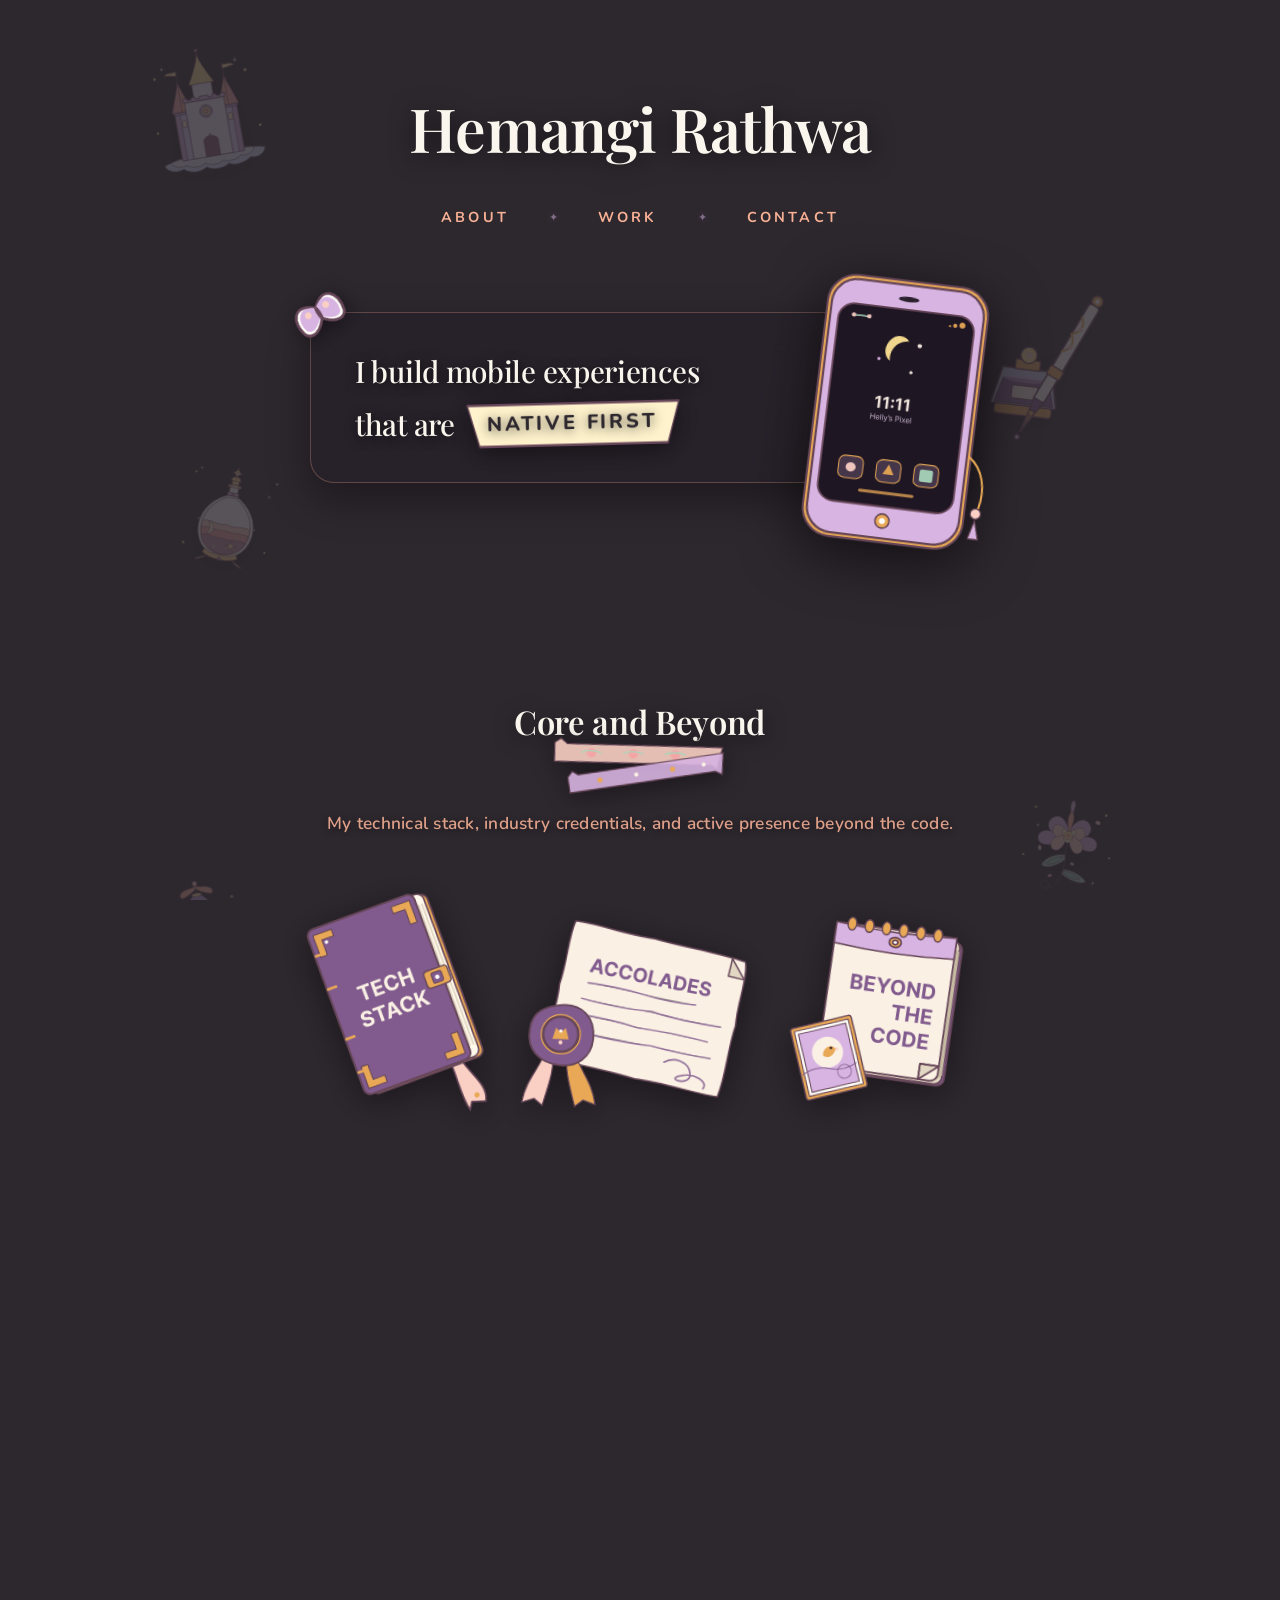
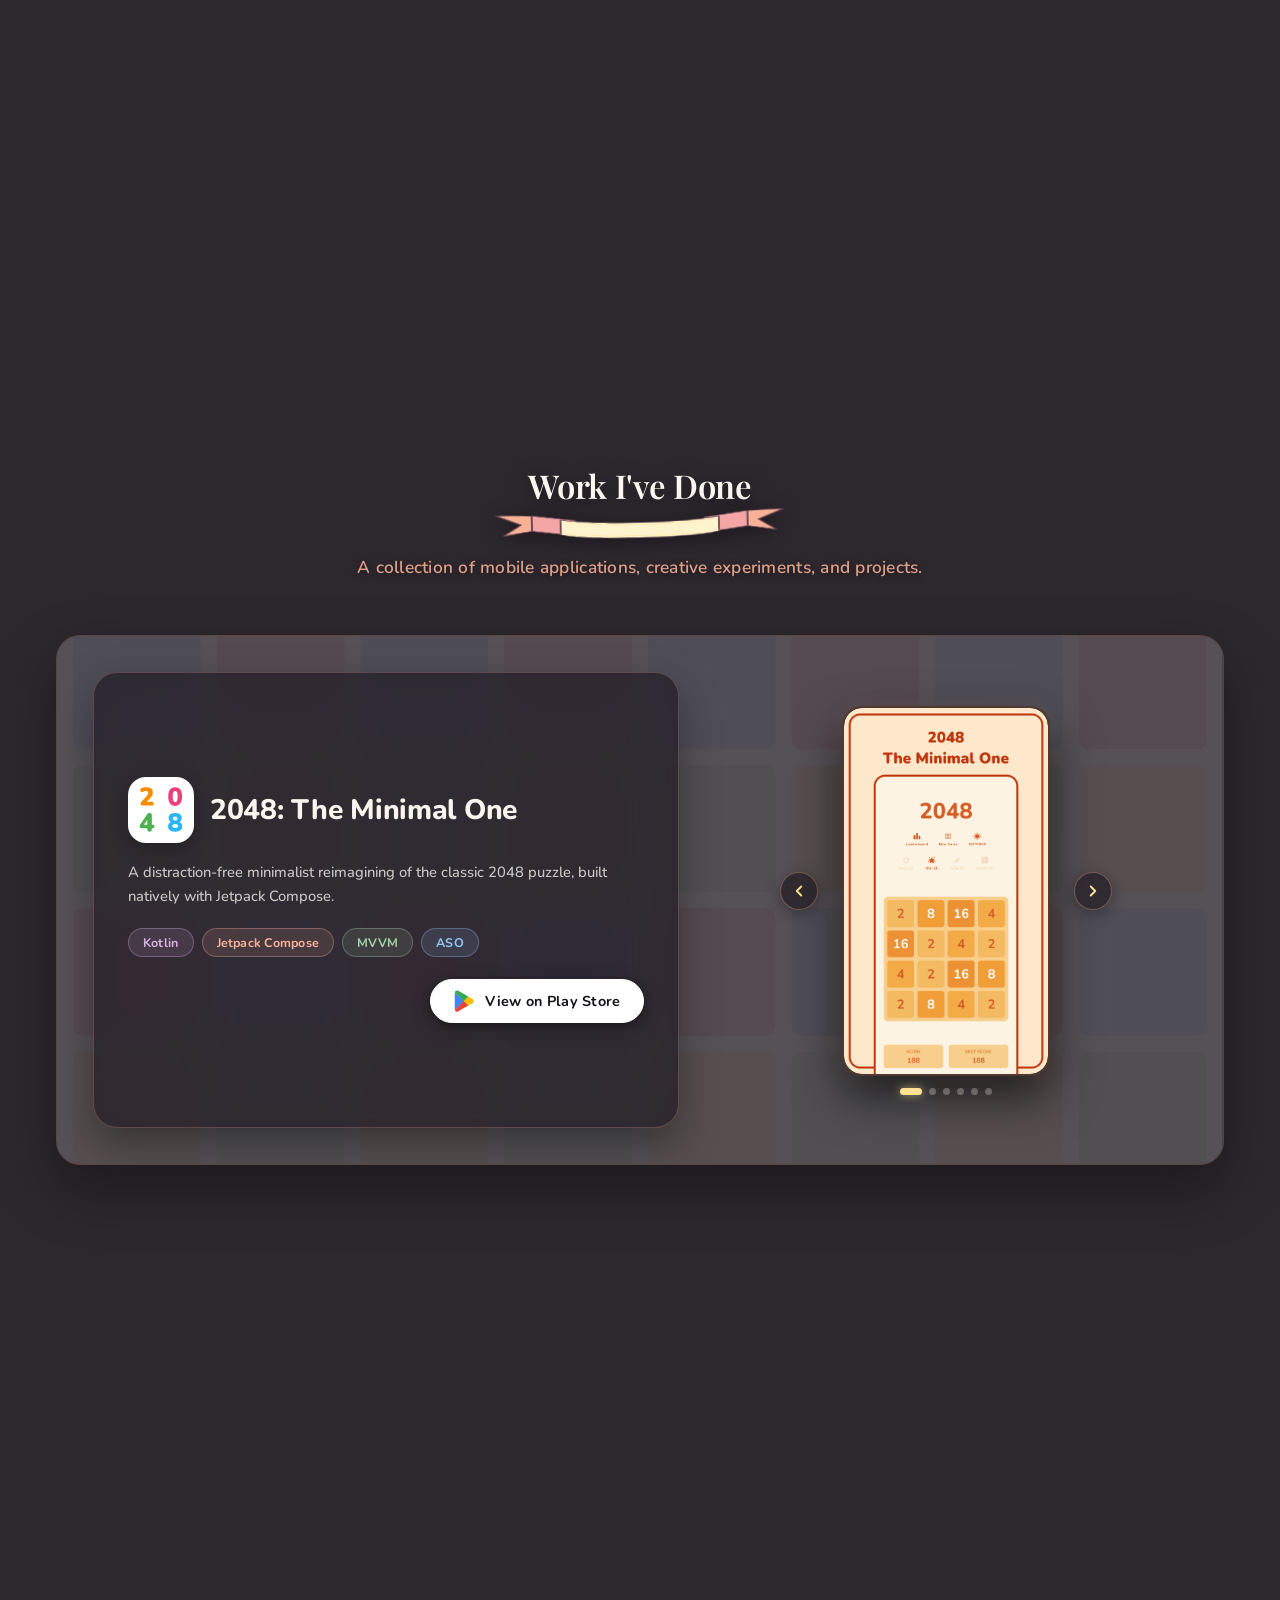
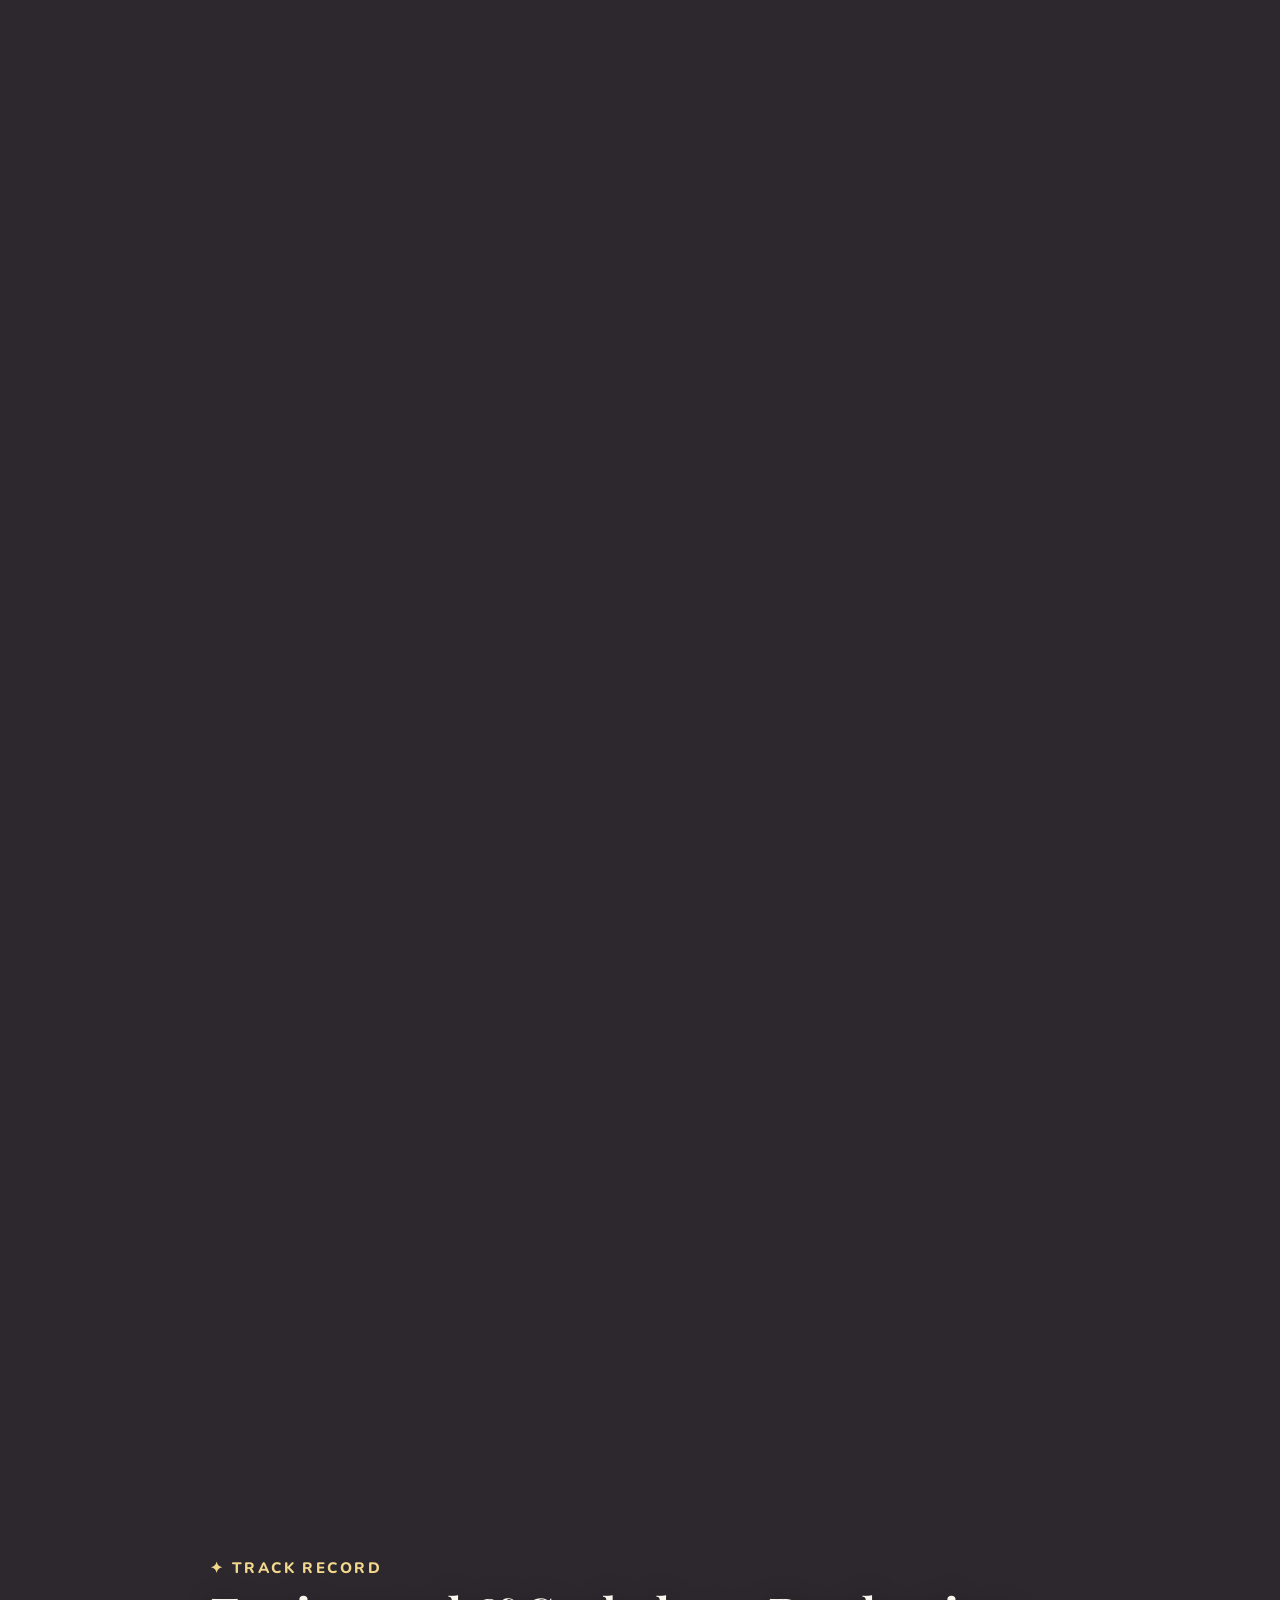
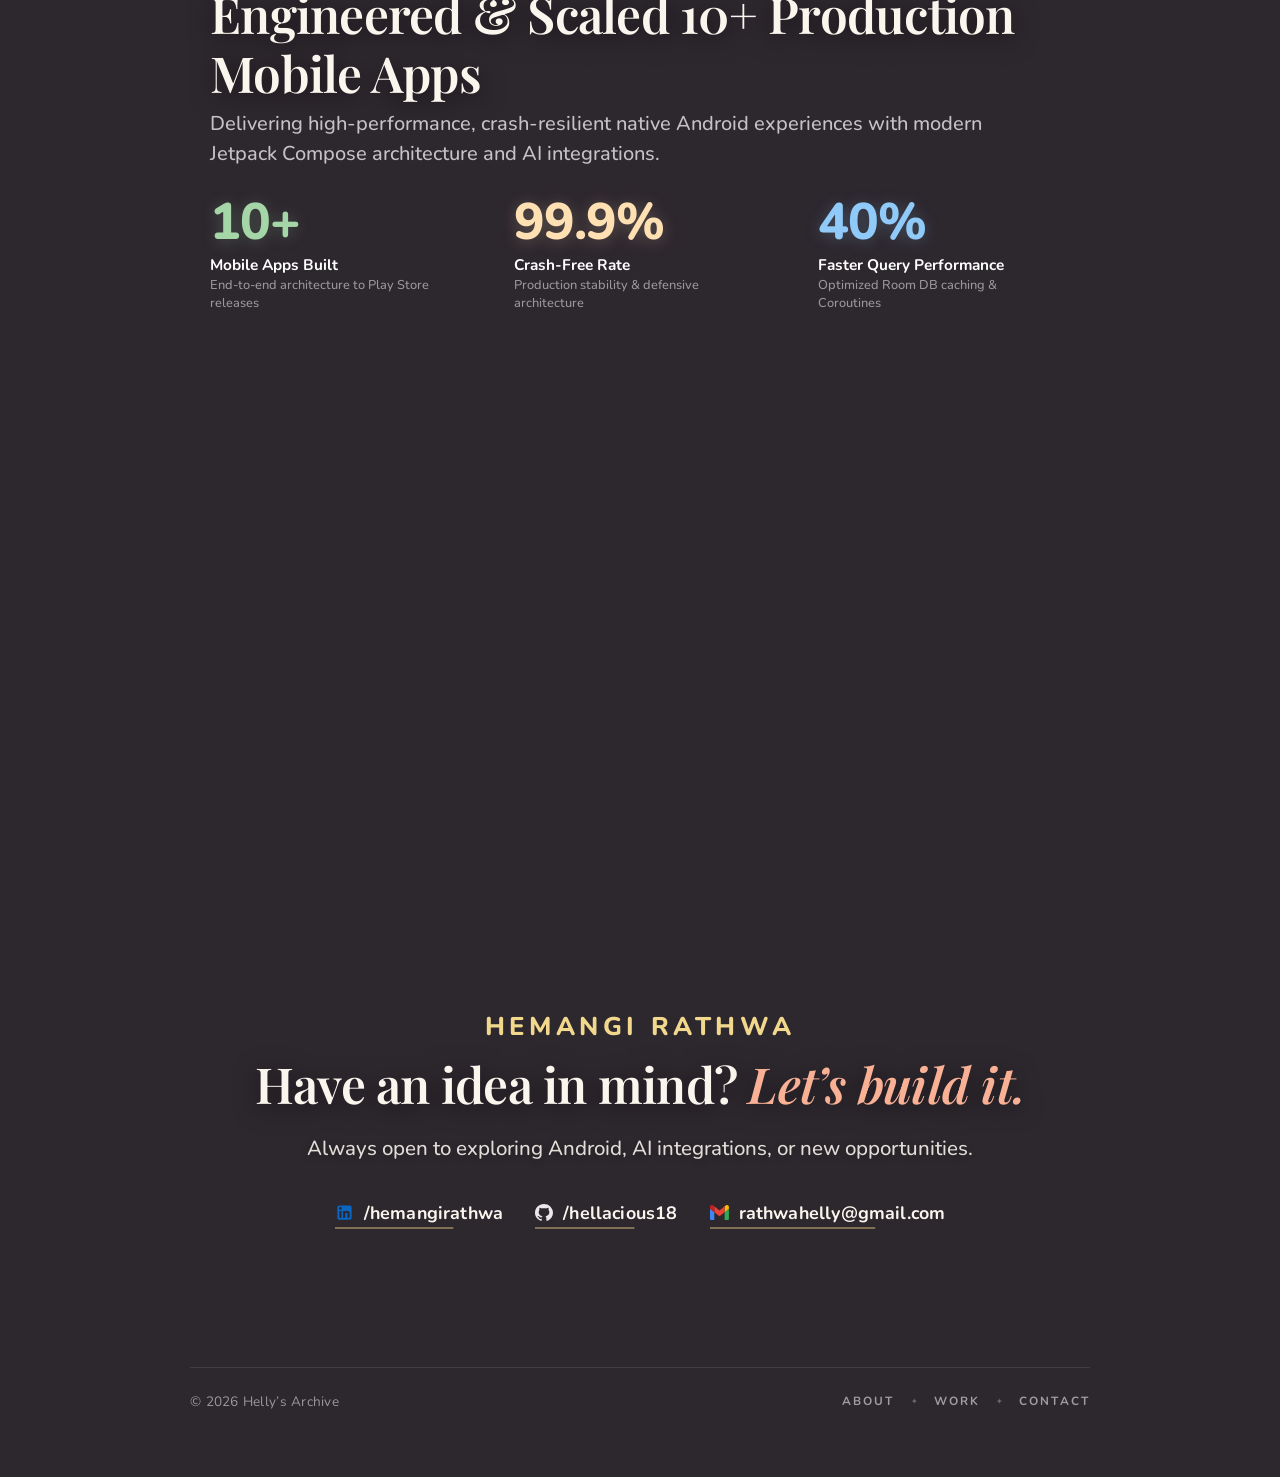
==== commit 4173af9f: "Deploy minified & obfuscated portfolio build (2026-09-29T22:37:39.192Z)" ====
--- a/index.html
+++ b/index.html
@@ -1,421 +1 @@
-<!DOCTYPE html>
-<html lang="en">
-
-<head>
-  <meta charset="UTF-8">
-  <meta name="viewport" content="width=device-width, initial-scale=1.0">
-  <title>Helly's Archive</title>
-  <meta name="description" content="Helly's Archive - Personal interactive portfolio with dynamic aesthetic elements">
-
-  <!-- Favicon -->
-  <link rel="icon" type="image/svg+xml" href="assets/kid_star_24dp_E3E3E3_FILL1_wght400_GRAD0_opsz24.svg">
-
-  <!-- Google Fonts: Playfair Display (Headings), Nunito (Universal Body, UI, Labels, Navigation) -->
-  <link rel="preconnect" href="https://fonts.googleapis.com">
-  <link rel="preconnect" href="https://fonts.gstatic.com" crossorigin>
-  <link
-    href="https://fonts.googleapis.com/css2?family=Nunito:ital,wght@0,400;0,500;0,600;0,700;0,800;1,400;1,600&family=Playfair+Display:ital,wght@0,400;0,600;0,700;1,400;1,600&display=swap"
-    rel="stylesheet">
-
-  <!-- Stylesheet -->
-  <link rel="stylesheet" href="style.css">
-</head>
-
-<body>
-  <!-- Custom Magical Arrow Cursor -->
-  <div id="custom-cursor" class="custom-cursor" aria-hidden="true">
-    <img src="assets/arrow2.svg" alt="cursor">
-  </div>
-
-
-  <!-- Interactive Background Canvas for Scattered SVGs -->
-  <div id="stickers-container" class="stickers-container" aria-label="Decorative floating illustrations"></div>
-
-  <!-- Main Website Content -->
-  <main id="app">
-    <div class="content-wrapper">
-      <section class="hero-section">
-        <h1 class="hero-title">
-          <span class="title-full">Hemangi Rathwa</span>
-          <span class="title-short">Hemangi R.</span>
-        </h1>
-        <nav class="hero-nav" aria-label="Main Navigation">
-          <a href="#about" class="nav-link">ABOUT</a>
-          <span class="nav-divider" aria-hidden="true">✦</span>
-          <a href="#work" class="nav-link">WORK</a>
-          <span class="nav-divider" aria-hidden="true">✦</span>
-          <a href="#contact" class="nav-link">CONTACT</a>
-        </nav>
-      </section>
-
-      <!-- Transparent About Bio Card with Top-Left Bow & Bottom-Right Pixel Phone Sticker -->
-      <section id="about" class="about-card-section" aria-label="About Me">
-        <div class="about-card">
-          <div class="card-corner-bow corner-top-left" aria-hidden="true">
-            <img src="assets/bow.svg" alt="little bow sticker" class="bow-sticker">
-          </div>
-          <p class="about-text">
-            <span class="about-line-1">I build mobile experiences</span>
-            <span class="about-line-2">
-              that are
-              <span class="highlight-badge">
-                <img src="assets/highlight.svg" class="highlight-bg" alt="" aria-hidden="true">
-                <span id="rotating-keyword" class="highlight-word">SEAMLESS</span>
-              </span>
-            </span>
-          </p>
-          <div class="card-corner-sticker corner-bottom-right" aria-hidden="true">
-            <img src="assets/pixel.svg" alt="pixel phone sticker" class="pixel-sticker">
-          </div>
-        </div>
-      </section>
-
-      <!-- Core and Beyond Section -->
-      <section id="arsenal" class="arsenal-section" aria-label="Core and Beyond">
-        <div class="arsenal-sticky-frame">
-          <div class="section-heading-wrapper">
-            <h2 class="section-title">Core and Beyond</h2>
-            <div class="washi-tape-accent" aria-hidden="true">
-              <img src="assets/washi.svg" alt="washi tape" class="washi-tape-img">
-            </div>
-          </div>
-
-          <p class="section-subtitle">
-            My technical stack, industry credentials, and active presence beyond the code.
-          </p>
-
-          <div class="arsenal-stage-layout">
-            <div class="arsenal-cards-container">
-              <!-- Card 1: Tech Stack -->
-              <div class="arsenal-card card-tech-stack" aria-label="Tech Stack illustration card">
-                <img src="assets/card1.svg" alt="Tech Stack illustration card" class="card-svg" draggable="false">
-              </div>
-
-              <!-- Card 2: Accomplished -->
-              <div class="arsenal-card card-accomplished" aria-label="Accomplished notes illustration card">
-                <img src="assets/card2.svg" alt="Accomplished notes illustration card" class="card-svg"
-                  draggable="false">
-              </div>
-
-              <!-- Card 3: Beyond The Code -->
-              <div class="arsenal-card card-beyond" aria-label="Beyond The Code illustration card">
-                <img src="assets/card3.svg" alt="Beyond The Code illustration card" class="card-svg" draggable="false">
-              </div>
-            </div>
-
-            <!-- Dynamic Showcase for Logos, Certificates, and Beyond Photos -->
-            <div id="arsenal-showcase" class="arsenal-showcase-stage"
-              aria-label="Technical skills, certificates, and beyond photos showcase">
-              <div id="showcase-logos" class="showcase-layer showcase-logos-layer"></div>
-              <div id="showcase-certs" class="showcase-layer showcase-certs-layer"></div>
-              <div id="showcase-photos" class="showcase-layer showcase-photos-layer"></div>
-            </div>
-          </div>
-        </div>
-      </section>
-
-      <!-- Work Section -->
-      <section id="work" class="work-section" aria-label="Work I've Done">
-        <div class="work-heading-wrapper">
-          <h2 class="section-title">Work I've Done</h2>
-          <div class="work-badge-accent" aria-hidden="true">
-            <img src="assets/badge.svg" alt="badge accent" class="badge-accent-img">
-          </div>
-        </div>
-
-        <p class="section-subtitle">
-          A collection of mobile applications, creative experiments, and projects.
-        </p>
-
-        <!-- Work Projects Interactive Showcase Stage -->
-        <div class="work-showcase-stage" id="work-showcase-stage">
-
-          <!-- Sticky Stage Viewport -->
-          <div class="work-sticky-viewport">
-
-            <!-- Background Theme Morph Layer -->
-            <div class="work-bg-morph-container" aria-hidden="true">
-              <div class="work-bg-card bg-2048" id="work-bg-2048">
-                <img src="assets/app_screenshots/minimal_one/Background.svg" alt="" class="project-card-bg-img"
-                  draggable="false">
-              </div>
-              <div class="work-bg-card bg-cashe" id="work-bg-cashe">
-                <img src="assets/app_screenshots/cashe/Background.svg" alt="" class="project-card-bg-img"
-                  draggable="false">
-              </div>
-            </div>
-
-            <!-- Cards Track / Content Layer -->
-            <div class="work-cards-track">
-
-              <!-- Card 1: 2048 The Minimal One (Description on LEFT, Frame on RIGHT) -->
-              <article class="project-card project-card-2048" id="project-card-2048"
-                aria-label="2048: The Minimal One mobile application">
-                <!-- Left Side: App Icon & Details -->
-                <div class="project-info-side">
-                  <div class="project-header-group">
-                    <div class="project-app-icon-wrapper">
-                      <img src="assets/app_screenshots/minimal_one/app_icon_2048.svg"
-                        alt="2048: The Minimal One App Icon" class="project-app-icon" width="68" height="68">
-                    </div>
-
-                    <div class="project-title-group">
-                      <h3 class="project-title">2048: The Minimal One</h3>
-                    </div>
-                  </div>
-
-                  <p class="project-description">
-                    A distraction-free minimalist reimagining of the classic 2048 puzzle, built natively with Jetpack
-                    Compose.
-                  </p>
-
-                  <div class="project-tech-stack">
-                    <span class="tech-tag tag-pink">Kotlin</span>
-                    <span class="tech-tag tag-peach">Jetpack Compose</span>
-                    <span class="tech-tag tag-green">MVVM</span>
-                    <span class="tech-tag tag-blue">ASO</span>
-                  </div>
-
-                  <div class="project-actions-row">
-                    <a href="https://play.google.com/store/apps/details?id=com.hellacious.game2048" target="_blank"
-                      rel="noopener noreferrer" class="project-play-btn"
-                      aria-label="View 2048: The Minimal One on Google Play Store">
-                      <img src="assets/company_logo/google-play-hero.svg" alt="Google Play icon" class="play-logo-img">
-                      <span>View on Play Store</span>
-                    </a>
-                  </div>
-                </div>
-
-                <!-- Right Side: Frame Slot Anchor -->
-                <div class="project-frame-slot slot-right" aria-hidden="true"></div>
-              </article>
-
-              <!-- Card 2: Cashé (Mirrored: Frame on LEFT, Description on RIGHT) -->
-              <article class="project-card project-card-cashe" id="project-card-cashe"
-                aria-label="Cashé personal finance application">
-                <!-- Left Side: Frame Slot Anchor -->
-                <div class="project-frame-slot slot-left" aria-hidden="true"></div>
-
-                <!-- Right Side: App Icon & Details -->
-                <div class="project-info-side info-cashe">
-                  <div class="project-header-group">
-                    <div class="project-app-icon-wrapper">
-                      <img src="assets/app_screenshots/cashe/app_icon.png" alt="Cashé App Icon" class="project-app-icon"
-                        width="68" height="68">
-                    </div>
-
-                    <div class="project-title-group">
-                      <h3 class="project-title">Cashé</h3>
-                    </div>
-                  </div>
-
-                  <p class="project-description">
-                    Cashé is a secure, offline-first personal finance manager for Android built with Jetpack Compose,
-                    featuring encrypted local storage and advanced financial insights.
-                  </p>
-
-                  <div class="project-tech-stack">
-                    <span class="tech-tag tag-onyx">Kotlin</span>
-                    <span class="tech-tag tag-emerald">Jetpack Compose</span>
-                    <span class="tech-tag tag-teal">Room Database</span>
-                    <span class="tech-tag tag-mint">Coroutines</span>
-                  </div>
-
-                  <div class="project-actions-row">
-                    <a href="https://github.com/hellacious18/cashe" target="_blank" rel="noopener noreferrer"
-                      class="project-play-btn btn-cashe" aria-label="Find Cashé on GitHub">
-                      <img src="assets/logo/GitHub_Invertocat_Black.svg" alt="GitHub icon"
-                        class="play-logo-img gh-logo-img">
-                      <span>Find on GitHub</span>
-                    </a>
-                  </div>
-                </div>
-              </article>
-
-            </div>
-
-            <!-- Single Shared Phone Device Showcase Component -->
-            <div class="shared-phone-stage" id="shared-phone-stage">
-              <div class="device-showcase-wrapper">
-
-                <!-- Left Nav Arrow -->
-                <button type="button" class="device-arrow-btn arrow-prev" id="device-btn-prev"
-                  aria-label="Previous screenshot">
-                  <svg viewBox="0 0 24 24" width="18" height="18" fill="none" stroke="currentColor" stroke-width="2.5"
-                    stroke-linecap="round" stroke-linejoin="round">
-                    <polyline points="15 18 9 12 15 6"></polyline>
-                  </svg>
-                </button>
-
-                <!-- Phone Device Mockup (Single Shared Frame) -->
-                <div class="phone-device-mockup" id="shared-phone-device">
-
-                  <!-- 2048 Screen Gallery -->
-                  <div class="phone-screen-container is-visible" id="gallery-2048" tabindex="0" role="region"
-                    aria-label="2048 screenshots slider">
-                    <div class="phone-screens-track">
-                      <div class="phone-slide"><img src="assets/app_screenshots/minimal_one/ss1.png"
-                          alt="2048 Screenshot 1" class="phone-screenshot-img" loading="lazy"></div>
-                      <div class="phone-slide"><img src="assets/app_screenshots/minimal_one/ss2.png"
-                          alt="2048 Screenshot 2" class="phone-screenshot-img" loading="lazy"></div>
-                      <div class="phone-slide"><img src="assets/app_screenshots/minimal_one/ss3.png"
-                          alt="2048 Screenshot 3" class="phone-screenshot-img" loading="lazy"></div>
-                      <div class="phone-slide"><img src="assets/app_screenshots/minimal_one/ss4.png"
-                          alt="2048 Screenshot 4" class="phone-screenshot-img" loading="lazy"></div>
-                      <div class="phone-slide"><img src="assets/app_screenshots/minimal_one/ss5.png"
-                          alt="2048 Screenshot 5" class="phone-screenshot-img" loading="lazy"></div>
-                      <div class="phone-slide"><img src="assets/app_screenshots/minimal_one/ss6.png"
-                          alt="2048 Screenshot 6" class="phone-screenshot-img" loading="lazy"></div>
-                    </div>
-                  </div>
-
-                  <!-- Cashé Screen Gallery -->
-                  <div class="phone-screen-container" id="gallery-cashe" tabindex="0" role="region"
-                    aria-label="Cashé screenshots slider">
-                    <div class="phone-screens-track">
-                      <div class="phone-slide"><img src="assets/app_screenshots/cashe/1.png" alt="Cashé Screenshot 1"
-                          class="phone-screenshot-img" loading="lazy"></div>
-                      <div class="phone-slide"><img src="assets/app_screenshots/cashe/2.png" alt="Cashé Screenshot 2"
-                          class="phone-screenshot-img" loading="lazy"></div>
-                      <div class="phone-slide"><img src="assets/app_screenshots/cashe/3.png" alt="Cashé Screenshot 3"
-                          class="phone-screenshot-img" loading="lazy"></div>
-                      <div class="phone-slide"><img src="assets/app_screenshots/cashe/4.png" alt="Cashé Screenshot 4"
-                          class="phone-screenshot-img" loading="lazy"></div>
-                      <div class="phone-slide"><img src="assets/app_screenshots/cashe/5.png" alt="Cashé Screenshot 5"
-                          class="phone-screenshot-img" loading="lazy"></div>
-                      <div class="phone-slide"><img src="assets/app_screenshots/cashe/6.png" alt="Cashé Screenshot 6"
-                          class="phone-screenshot-img" loading="lazy"></div>
-                    </div>
-                  </div>
-
-                </div>
-
-                <!-- Right Nav Arrow -->
-                <button type="button" class="device-arrow-btn arrow-next" id="device-btn-next"
-                  aria-label="Next screenshot">
-                  <svg viewBox="0 0 24 24" width="18" height="18" fill="none" stroke="currentColor" stroke-width="2.5"
-                    stroke-linecap="round" stroke-linejoin="round">
-                    <polyline points="9 18 15 12 9 6"></polyline>
-                  </svg>
-                </button>
-
-              </div>
-
-              <!-- Pagination Dots -->
-              <div class="phone-pagination-dots" id="phone-pagination-dots" aria-hidden="true">
-                <span class="p-dot is-active" data-index="0"></span>
-                <span class="p-dot" data-index="1"></span>
-                <span class="p-dot" data-index="2"></span>
-                <span class="p-dot" data-index="3"></span>
-                <span class="p-dot" data-index="4"></span>
-                <span class="p-dot" data-index="5"></span>
-              </div>
-            </div>
-
-          </div>
-        </div>
-      </section>
-
-      <!-- Impact & Apps Experience Highlight (Unboxed, Minimal & Clean) -->
-      <section class="experience-highlight-section" aria-label="Mobile Engineering Impact">
-        <div class="experience-sticky-frame">
-          <div class="experience-highlight-content">
-            <div class="exp-header-group">
-              <span class="exp-badge">✦ TRACK RECORD</span>
-              <h3 class="exp-headline">Engineered & Scaled 10+ Production Mobile Apps</h3>
-              <p class="exp-subtitle">
-                Delivering high-performance, crash-resilient native Android experiences with modern Jetpack Compose
-                architecture and AI integrations.
-              </p>
-            </div>
-
-            <div class="exp-stats-list">
-              <div class="exp-stat-item">
-                <span class="exp-stat-num">10+</span>
-                <div class="exp-stat-info">
-                  <span class="exp-stat-title">Mobile Apps Built</span>
-                  <span class="exp-stat-desc">End-to-end architecture to Play Store releases</span>
-                </div>
-              </div>
-              <div class="exp-stat-item">
-                <span class="exp-stat-num">99.9%</span>
-                <div class="exp-stat-info">
-                  <span class="exp-stat-title">Crash-Free Rate</span>
-                  <span class="exp-stat-desc">Production stability & defensive architecture</span>
-                </div>
-              </div>
-              <div class="exp-stat-item">
-                <span class="exp-stat-num">40%</span>
-                <div class="exp-stat-info">
-                  <span class="exp-stat-title">Faster Query Performance</span>
-                  <span class="exp-stat-desc">Optimized Room DB caching & Coroutines</span>
-                </div>
-              </div>
-            </div>
-          </div>
-        </div>
-      </section>
-
-      <!-- Contact & Connect Section (Unboxed, Minimal & Clean) -->
-      <section id="contact" class="contact-section" aria-label="Contact Hemangi Rathwa">
-        <div class="contact-content">
-          <div class="contact-header">
-            <span class="contact-name">Hemangi Rathwa</span>
-            <h2 class="contact-headline">
-              Have an idea in mind? <span class="contact-highlight">Let’s build it.</span>
-            </h2>
-          </div>
-
-          <p class="contact-subtext">
-            Always open to exploring Android, AI integrations, or new opportunities.
-          </p>
-
-          <!-- Contact Credentials / Direct Clean Links (No Boxes) -->
-          <div class="contact-links-list">
-            <a href="https://www.linkedin.com/in/hemangirathwa/" target="_blank" rel="noopener noreferrer"
-              class="contact-link" aria-label="Connect with Hemangi Rathwa on LinkedIn">
-              <svg class="contact-link-icon" viewBox="0 0 24 24" width="19" height="19" fill="#0A66C2"
-                aria-hidden="true">
-                <path
-                  d="M19 3a2 2 0 0 1 2 2v14a2 2 0 0 1-2 2H5a2 2 0 0 1-2-2V5a2 2 0 0 1 2-2h14m-.5 15.5v-5.3a3.26 3.26 0 0 0-3.26-3.26c-.85 0-1.84.52-2.28 1.3v-1.11h-2.79v8.37h2.79v-4.93c0-.77.62-1.4 1.39-1.4a1.4 1.4 0 0 1 1.4 1.4v4.93h2.75M6.88 8.56a1.68 1.68 0 0 0 1.68-1.68c0-.93-.75-1.69-1.68-1.69a1.69 1.69 0 0 0-1.69 1.69c0 .93.76 1.68 1.69 1.68m1.39 9.94v-8.37H5.5v8.37h2.77z" />
-              </svg>
-              <span class="contact-link-text">/hemangirathwa</span>
-            </a>
-
-            <a href="https://github.com/hellacious18" target="_blank" rel="noopener noreferrer" class="contact-link"
-              aria-label="View Hemangi Rathwa's GitHub profile">
-              <img src="assets/logo/GitHub_Invertocat_Black.svg" alt="GitHub icon"
-                class="contact-link-icon gh-contact-logo" width="18" height="18">
-              <span class="contact-link-text">/hellacious18</span>
-            </a>
-
-            <button type="button" class="contact-link contact-copy-btn" id="copy-email-btn"
-              data-email="rathwahelly@gmail.com" aria-label="Copy email address rathwahelly@gmail.com to clipboard">
-              <img src="assets/logo/Gmail_Logo.svg" alt="Gmail logo" class="contact-link-icon gmail-logo" width="19"
-                height="15">
-              <span class="contact-link-text">rathwahelly@gmail.com</span>
-              <span class="copy-tooltip" id="copy-tooltip" aria-hidden="true">Copied! ✨</span>
-            </button>
-          </div>
-        </div>
-
-        <!-- Minimal Single-Line Footer -->
-        <footer class="site-footer">
-          <p class="footer-copyright">© 2026 Helly’s Archive</p>
-          <nav class="footer-nav" aria-label="Footer Navigation">
-            <a href="#about" class="nav-link">ABOUT</a>
-            <span class="nav-divider" aria-hidden="true">✦</span>
-            <a href="#work" class="nav-link">WORK</a>
-            <span class="nav-divider" aria-hidden="true">✦</span>
-            <a href="#contact" class="nav-link">CONTACT</a>
-          </nav>
-        </footer>
-      </section>
-    </div>
-  </main>
-
-  <!-- Scripts -->
-  <script src="script.js"></script>
-</body>
-
-</html>+<!doctype html><html lang="en"><head><meta charset="UTF-8"><meta name="viewport" content="width=device-width,initial-scale=1"><title>Helly's Archive</title><meta name="description" content="Helly's Archive - Personal interactive portfolio with dynamic aesthetic elements"><link rel="icon" type="image/svg+xml" href="assets/kid_star_24dp_E3E3E3_FILL1_wght400_GRAD0_opsz24.svg"><link rel="preconnect" href="https://fonts.googleapis.com"><link rel="preconnect" href="https://fonts.gstatic.com" crossorigin><link href="https://fonts.googleapis.com/css2?family=Nunito:ital,wght@0,400;0,500;0,600;0,700;0,800;1,400;1,600&family=Playfair+Display:ital,wght@0,400;0,600;0,700;1,400;1,600&display=swap" rel="stylesheet"><link rel="stylesheet" href="style.css"></head><body><div id="custom-cursor" class="custom-cursor" aria-hidden="true"><img src="assets/arrow2.svg" alt="cursor"></div><div id="stickers-container" class="stickers-container" aria-label="Decorative floating illustrations"></div><main id="app"><div class="content-wrapper"><section class="hero-section"><h1 class="hero-title"><span class="title-full">Hemangi Rathwa</span> <span class="title-short">Hemangi R.</span></h1><nav class="hero-nav" aria-label="Main Navigation"><a href="#about" class="nav-link">ABOUT</a> <span class="nav-divider" aria-hidden="true">✦</span> <a href="#work" class="nav-link">WORK</a> <span class="nav-divider" aria-hidden="true">✦</span> <a href="#contact" class="nav-link">CONTACT</a></nav></section><section id="about" class="about-card-section" aria-label="About Me"><div class="about-card"><div class="card-corner-bow corner-top-left" aria-hidden="true"><img src="assets/bow.svg" alt="little bow sticker" class="bow-sticker"></div><p class="about-text"><span class="about-line-1">I build mobile experiences</span> <span class="about-line-2">that are <span class="highlight-badge"><img src="assets/highlight.svg" class="highlight-bg" alt="" aria-hidden="true"> <span id="rotating-keyword" class="highlight-word">SEAMLESS</span></span></span></p><div class="card-corner-sticker corner-bottom-right" aria-hidden="true"><img src="assets/pixel.svg" alt="pixel phone sticker" class="pixel-sticker"></div></div></section><section id="arsenal" class="arsenal-section" aria-label="Core and Beyond"><div class="arsenal-sticky-frame"><div class="section-heading-wrapper"><h2 class="section-title">Core and Beyond</h2><div class="washi-tape-accent" aria-hidden="true"><img src="assets/washi.svg" alt="washi tape" class="washi-tape-img"></div></div><p class="section-subtitle">My technical stack, industry credentials, and active presence beyond the code.</p><div class="arsenal-stage-layout"><div class="arsenal-cards-container"><div class="arsenal-card card-tech-stack" aria-label="Tech Stack illustration card"><img src="assets/card1.svg" alt="Tech Stack illustration card" class="card-svg" draggable="false"></div><div class="arsenal-card card-accomplished" aria-label="Accomplished notes illustration card"><img src="assets/card2.svg" alt="Accomplished notes illustration card" class="card-svg" draggable="false"></div><div class="arsenal-card card-beyond" aria-label="Beyond The Code illustration card"><img src="assets/card3.svg" alt="Beyond The Code illustration card" class="card-svg" draggable="false"></div></div><div id="arsenal-showcase" class="arsenal-showcase-stage" aria-label="Technical skills, certificates, and beyond photos showcase"><div id="showcase-logos" class="showcase-layer showcase-logos-layer"></div><div id="showcase-certs" class="showcase-layer showcase-certs-layer"></div><div id="showcase-photos" class="showcase-layer showcase-photos-layer"></div></div></div></div></section><section id="work" class="work-section" aria-label="Work I've Done"><div class="work-heading-wrapper"><h2 class="section-title">Work I've Done</h2><div class="work-badge-accent" aria-hidden="true"><img src="assets/badge.svg" alt="badge accent" class="badge-accent-img"></div></div><p class="section-subtitle">A collection of mobile applications, creative experiments, and projects.</p><div class="work-showcase-stage" id="work-showcase-stage"><div class="work-sticky-viewport"><div class="work-bg-morph-container" aria-hidden="true"><div class="work-bg-card bg-2048" id="work-bg-2048"><img src="assets/app_screenshots/minimal_one/Background.svg" alt="" class="project-card-bg-img" draggable="false"></div><div class="work-bg-card bg-cashe" id="work-bg-cashe"><img src="assets/app_screenshots/cashe/Background.svg" alt="" class="project-card-bg-img" draggable="false"></div></div><div class="work-cards-track"><article class="project-card project-card-2048" id="project-card-2048" aria-label="2048: The Minimal One mobile application"><div class="project-info-side"><div class="project-header-group"><div class="project-app-icon-wrapper"><img src="assets/app_screenshots/minimal_one/app_icon_2048.svg" alt="2048: The Minimal One App Icon" class="project-app-icon" width="68" height="68"></div><div class="project-title-group"><h3 class="project-title">2048: The Minimal One</h3></div></div><p class="project-description">A distraction-free minimalist reimagining of the classic 2048 puzzle, built natively with Jetpack Compose.</p><div class="project-tech-stack"><span class="tech-tag tag-pink">Kotlin</span> <span class="tech-tag tag-peach">Jetpack Compose</span> <span class="tech-tag tag-green">MVVM</span> <span class="tech-tag tag-blue">ASO</span></div><div class="project-actions-row"><a href="https://play.google.com/store/apps/details?id=com.hellacious.game2048" target="_blank" rel="noopener noreferrer" class="project-play-btn" aria-label="View 2048: The Minimal One on Google Play Store"><img src="assets/company_logo/google-play-hero.svg" alt="Google Play icon" class="play-logo-img"> <span>View on Play Store</span></a></div></div><div class="project-frame-slot slot-right" aria-hidden="true"></div></article><article class="project-card project-card-cashe" id="project-card-cashe" aria-label="Cashé personal finance application"><div class="project-frame-slot slot-left" aria-hidden="true"></div><div class="project-info-side info-cashe"><div class="project-header-group"><div class="project-app-icon-wrapper"><img src="assets/app_screenshots/cashe/app_icon.png" alt="Cashé App Icon" class="project-app-icon" width="68" height="68"></div><div class="project-title-group"><h3 class="project-title">Cashé</h3></div></div><p class="project-description">Cashé is a secure, offline-first personal finance manager for Android built with Jetpack Compose, featuring encrypted local storage and advanced financial insights.</p><div class="project-tech-stack"><span class="tech-tag tag-onyx">Kotlin</span> <span class="tech-tag tag-emerald">Jetpack Compose</span> <span class="tech-tag tag-teal">Room Database</span> <span class="tech-tag tag-mint">Coroutines</span></div><div class="project-actions-row"><a href="https://github.com/hellacious18/cashe" target="_blank" rel="noopener noreferrer" class="project-play-btn btn-cashe" aria-label="Find Cashé on GitHub"><img src="assets/logo/GitHub_Invertocat_Black.svg" alt="GitHub icon" class="play-logo-img gh-logo-img"> <span>Find on GitHub</span></a></div></div></article></div><div class="shared-phone-stage" id="shared-phone-stage"><div class="device-showcase-wrapper"><button type="button" class="device-arrow-btn arrow-prev" id="device-btn-prev" aria-label="Previous screenshot"><svg viewBox="0 0 24 24" width="18" height="18" fill="none" stroke="currentColor" stroke-width="2.5" stroke-linecap="round" stroke-linejoin="round"><polyline points="15 18 9 12 15 6"></polyline></svg></button><div class="phone-device-mockup" id="shared-phone-device"><div class="phone-screen-container is-visible" id="gallery-2048" tabindex="0" role="region" aria-label="2048 screenshots slider"><div class="phone-screens-track"><div class="phone-slide"><img src="assets/app_screenshots/minimal_one/ss1.png" alt="2048 Screenshot 1" class="phone-screenshot-img" loading="lazy"></div><div class="phone-slide"><img src="assets/app_screenshots/minimal_one/ss2.png" alt="2048 Screenshot 2" class="phone-screenshot-img" loading="lazy"></div><div class="phone-slide"><img src="assets/app_screenshots/minimal_one/ss3.png" alt="2048 Screenshot 3" class="phone-screenshot-img" loading="lazy"></div><div class="phone-slide"><img src="assets/app_screenshots/minimal_one/ss4.png" alt="2048 Screenshot 4" class="phone-screenshot-img" loading="lazy"></div><div class="phone-slide"><img src="assets/app_screenshots/minimal_one/ss5.png" alt="2048 Screenshot 5" class="phone-screenshot-img" loading="lazy"></div><div class="phone-slide"><img src="assets/app_screenshots/minimal_one/ss6.png" alt="2048 Screenshot 6" class="phone-screenshot-img" loading="lazy"></div></div></div><div class="phone-screen-container" id="gallery-cashe" tabindex="0" role="region" aria-label="Cashé screenshots slider"><div class="phone-screens-track"><div class="phone-slide"><img src="assets/app_screenshots/cashe/1.png" alt="Cashé Screenshot 1" class="phone-screenshot-img" loading="lazy"></div><div class="phone-slide"><img src="assets/app_screenshots/cashe/2.png" alt="Cashé Screenshot 2" class="phone-screenshot-img" loading="lazy"></div><div class="phone-slide"><img src="assets/app_screenshots/cashe/3.png" alt="Cashé Screenshot 3" class="phone-screenshot-img" loading="lazy"></div><div class="phone-slide"><img src="assets/app_screenshots/cashe/4.png" alt="Cashé Screenshot 4" class="phone-screenshot-img" loading="lazy"></div><div class="phone-slide"><img src="assets/app_screenshots/cashe/5.png" alt="Cashé Screenshot 5" class="phone-screenshot-img" loading="lazy"></div><div class="phone-slide"><img src="assets/app_screenshots/cashe/6.png" alt="Cashé Screenshot 6" class="phone-screenshot-img" loading="lazy"></div></div></div></div><button type="button" class="device-arrow-btn arrow-next" id="device-btn-next" aria-label="Next screenshot"><svg viewBox="0 0 24 24" width="18" height="18" fill="none" stroke="currentColor" stroke-width="2.5" stroke-linecap="round" stroke-linejoin="round"><polyline points="9 18 15 12 9 6"></polyline></svg></button></div><div class="phone-pagination-dots" id="phone-pagination-dots" aria-hidden="true"><span class="p-dot is-active" data-index="0"></span> <span class="p-dot" data-index="1"></span> <span class="p-dot" data-index="2"></span> <span class="p-dot" data-index="3"></span> <span class="p-dot" data-index="4"></span> <span class="p-dot" data-index="5"></span></div></div></div></div></section><section class="experience-highlight-section" aria-label="Mobile Engineering Impact"><div class="experience-sticky-frame"><div class="experience-highlight-content"><div class="exp-header-group"><span class="exp-badge">✦ TRACK RECORD</span><h3 class="exp-headline">Engineered & Scaled 10+ Production Mobile Apps</h3><p class="exp-subtitle">Delivering high-performance, crash-resilient native Android experiences with modern Jetpack Compose architecture and AI integrations.</p></div><div class="exp-stats-list"><div class="exp-stat-item"><span class="exp-stat-num">10+</span><div class="exp-stat-info"><span class="exp-stat-title">Mobile Apps Built</span> <span class="exp-stat-desc">End-to-end architecture to Play Store releases</span></div></div><div class="exp-stat-item"><span class="exp-stat-num">99.9%</span><div class="exp-stat-info"><span class="exp-stat-title">Crash-Free Rate</span> <span class="exp-stat-desc">Production stability & defensive architecture</span></div></div><div class="exp-stat-item"><span class="exp-stat-num">40%</span><div class="exp-stat-info"><span class="exp-stat-title">Faster Query Performance</span> <span class="exp-stat-desc">Optimized Room DB caching & Coroutines</span></div></div></div></div></div></section><section id="contact" class="contact-section" aria-label="Contact Hemangi Rathwa"><div class="contact-content"><div class="contact-header"><span class="contact-name">Hemangi Rathwa</span><h2 class="contact-headline">Have an idea in mind? <span class="contact-highlight">Let’s build it.</span></h2></div><p class="contact-subtext">Always open to exploring Android, AI integrations, or new opportunities.</p><div class="contact-links-list"><a href="https://www.linkedin.com/in/hemangirathwa/" target="_blank" rel="noopener noreferrer" class="contact-link" aria-label="Connect with Hemangi Rathwa on LinkedIn"><svg class="contact-link-icon" viewBox="0 0 24 24" width="19" height="19" fill="#0A66C2" aria-hidden="true"><path d="M19 3a2 2 0 0 1 2 2v14a2 2 0 0 1-2 2H5a2 2 0 0 1-2-2V5a2 2 0 0 1 2-2h14m-.5 15.5v-5.3a3.26 3.26 0 0 0-3.26-3.26c-.85 0-1.84.52-2.28 1.3v-1.11h-2.79v8.37h2.79v-4.93c0-.77.62-1.4 1.39-1.4a1.4 1.4 0 0 1 1.4 1.4v4.93h2.75M6.88 8.56a1.68 1.68 0 0 0 1.68-1.68c0-.93-.75-1.69-1.68-1.69a1.69 1.69 0 0 0-1.69 1.69c0 .93.76 1.68 1.69 1.68m1.39 9.94v-8.37H5.5v8.37h2.77z"/></svg> <span class="contact-link-text">/hemangirathwa</span> </a><a href="https://github.com/hellacious18" target="_blank" rel="noopener noreferrer" class="contact-link" aria-label="View Hemangi Rathwa's GitHub profile"><img src="assets/logo/GitHub_Invertocat_Black.svg" alt="GitHub icon" class="contact-link-icon gh-contact-logo" width="18" height="18"> <span class="contact-link-text">/hellacious18</span> </a><button type="button" class="contact-link contact-copy-btn" id="copy-email-btn" data-email="rathwahelly@gmail.com" aria-label="Copy email address rathwahelly@gmail.com to clipboard"><img src="assets/logo/Gmail_Logo.svg" alt="Gmail logo" class="contact-link-icon gmail-logo" width="19" height="15"> <span class="contact-link-text">rathwahelly@gmail.com</span> <span class="copy-tooltip" id="copy-tooltip" aria-hidden="true">Copied! ✨</span></button></div></div><footer class="site-footer"><p class="footer-copyright">© 2026 Helly’s Archive</p><nav class="footer-nav" aria-label="Footer Navigation"><a href="#about" class="nav-link">ABOUT</a> <span class="nav-divider" aria-hidden="true">✦</span> <a href="#work" class="nav-link">WORK</a> <span class="nav-divider" aria-hidden="true">✦</span> <a href="#contact" class="nav-link">CONTACT</a></nav></footer></section></div></main><script src="script.js"></script></body></html>
--- a/style.css
+++ b/style.css
@@ -1,2715 +1 @@
-/* ==========================================================================
-   1. DESIGN TOKENS & CSS RESET
-   ========================================================================== */
-
-:root {
-  /* Color Palette */
-  --bg-color: #2D272E;
-  --text-primary: #FAF6EE;
-  --text-secondary: rgba(250, 246, 238, 0.78);
-  --text-muted: rgba(250, 246, 238, 0.55);
-
-  --pastel-yellow: #FDE293;
-  --pastel-orange: #F8B195;
-  --pastel-purple: #D8B4E2;
-  --pastel-green: #A5D6A7;
-  --pastel-blue: #90CAF9;
-
-  /* Typography System (Uniform Nunito Body & UI with Playfair Headings) */
-  --font-heading: 'Playfair Display', Georgia, serif;
-  --font-body: 'Nunito', -apple-system, BlinkMacSystemFont, 'Segoe UI', Roboto, sans-serif;
-  --font-label: 'Nunito', -apple-system, BlinkMacSystemFont, 'Segoe UI', Roboto, sans-serif;
-  --font-nunito: 'Nunito', -apple-system, BlinkMacSystemFont, 'Segoe UI', Roboto, sans-serif;
-
-  /* Legacy Aliases */
-  --font-serif: var(--font-heading);
-  --font-sans: var(--font-body);
-
-  /* Layout Dimensions */
-  --screen-margin: 12px;
-}
-
-*,
-*::before,
-*::after {
-  box-sizing: border-box;
-  margin: 0;
-  padding: 0;
-}
-
-html {
-  width: 100%;
-  min-height: 100vh;
-  background-color: var(--bg-color);
-  color: var(--text-primary);
-  font-family: var(--font-body);
-  -webkit-font-smoothing: antialiased;
-  -moz-osx-font-smoothing: grayscale;
-  overflow-x: clip;
-  scroll-behavior: smooth;
-}
-
-body {
-  width: 100%;
-  min-height: 100vh;
-  padding: var(--screen-margin);
-  position: relative;
-  overflow-x: clip;
-  cursor: none;
-  font-family: var(--font-body);
-}
-
-/* Global Custom Cursor Fallback Override for Non-Touch */
-*,
-a,
-button,
-.sticker-item {
-  cursor: none !important;
-}
-
-
-/* ==========================================================================
-   2. TYPOGRAPHY RULES
-   ========================================================================== */
-
-/* Headings and Logo */
-h1,
-h2,
-h3,
-h4,
-h5,
-h6 {
-  font-family: var(--font-heading);
-}
-
-/* Tiny Labels & Navigation */
-.nav-link {
-  font-family: var(--font-nunito);
-  font-size: clamp(0.75rem, 1.3vw, 0.86rem);
-  font-weight: 700;
-  letter-spacing: 0.20em;
-  text-transform: uppercase;
-}
-
-
-/* ==========================================================================
-   3. CUSTOM CURSOR
-   ========================================================================== */
-
-.custom-cursor {
-  position: fixed;
-  top: 0;
-  left: 0;
-  width: 36px;
-  height: 36px;
-  pointer-events: none;
-  z-index: 10000;
-  transform: translate3d(-50%, -50%, 0);
-  transition: opacity 0.2s ease;
-  filter: none;
-  opacity: 0;
-  will-change: transform;
-}
-
-.custom-cursor.visible {
-  opacity: 1;
-}
-
-.custom-cursor img {
-  width: 180%;
-  height: 180%;
-  display: block;
-}
-
-
-/* ==========================================================================
-   4. DYNAMIC BORDER STICKERS LAYER (LEFT & RIGHT PARALLAX BORDERS)
-   ========================================================================== */
-
-.stickers-container {
-  position: fixed;
-  inset: 0;
-  width: 100vw;
-  height: 100vh;
-  pointer-events: none;
-  z-index: 10;
-  overflow: hidden;
-  transition: opacity 0.4s ease;
-}
-
-.stickers-border-track {
-  position: absolute;
-  top: 0;
-  width: 50vw;
-  height: 100%;
-  will-change: transform;
-  pointer-events: none;
-}
-
-.stickers-border-track.track-left {
-  left: 0;
-}
-
-.stickers-border-track.track-right {
-  right: 0;
-}
-
-/* Primary Illustration Border Stickers */
-.sticker-item {
-  position: absolute;
-  user-select: none;
-  cursor: pointer;
-  opacity: 0;
-  transform: translate(var(--start-x, 0px), var(--start-y, 0px)) rotate(var(--start-rot, 0deg)) scale(0.3);
-  filter: drop-shadow(0 6px 14px rgba(0, 0, 0, 0.25));
-  transition: opacity 0.8s cubic-bezier(0.16, 1, 0.3, 1),
-    transform 1.15s cubic-bezier(0.16, 1, 0.3, 1),
-    filter 0.3s ease;
-  will-change: transform, opacity;
-  pointer-events: auto;
-}
-
-.sticker-item.loaded {
-  opacity: 0.20;
-  /* 0.20 subtle opacity */
-  transform: translate(0px, 0px) rotate(var(--rot, 0deg)) scale(1);
-}
-
-.sticker-item.loaded:hover {
-  opacity: 0.95;
-  filter: drop-shadow(0 0 14px rgba(253, 226, 147, 0.95)) drop-shadow(0 0 24px rgba(248, 177, 149, 0.8));
-  transform: translate(0px, -4px) rotate(calc(var(--rot, 0deg) + 4deg)) scale(1.15);
-  transition: opacity 0.3s ease, transform 0.25s cubic-bezier(0.34, 1.56, 0.64, 1), filter 0.3s ease;
-  z-index: 50;
-}
-
-.sticker-inner {
-  width: 100%;
-  height: 100%;
-  display: flex;
-  align-items: center;
-  justify-content: center;
-}
-
-.sticker-item img,
-.sticker-item svg {
-  width: 100%;
-  height: 100%;
-  display: block;
-  object-fit: contain;
-  pointer-events: none;
-}
-
-/* Subtle Floating Animation */
-@keyframes subtleFloat {
-
-  0%,
-  100% {
-    transform: translateY(0px);
-  }
-
-  50% {
-    transform: translateY(-8px);
-  }
-}
-
-.floating {
-  animation: subtleFloat 4s ease-in-out infinite both;
-}
-
-
-/* ==========================================================================
-   5. MAIN APP & HERO SECTION
-   ========================================================================== */
-
-#app {
-  position: relative;
-  width: 100%;
-  min-height: calc(100vh - (var(--screen-margin) * 2));
-  padding: 0 24px;
-  display: flex;
-  flex-direction: column;
-  z-index: 20;
-  pointer-events: none;
-}
-
-.content-wrapper {
-  width: 100%;
-  max-width: 1200px;
-  margin: 0 auto;
-  pointer-events: none;
-}
-
-.hero-section {
-  display: flex;
-  flex-direction: column;
-  align-items: center;
-  justify-content: flex-start;
-  text-align: center;
-  min-height: auto;
-  padding-top: clamp(40px, 9vh, 95px);
-  padding-bottom: clamp(20px, 4vh, 40px);
-  padding-left: 20px;
-  padding-right: 20px;
-  position: relative;
-  z-index: 25;
-  pointer-events: none;
-}
-
-.hero-title {
-  font-family: var(--font-heading);
-  font-size: clamp(2.1rem, 5.2vw, 3.8rem);
-  font-weight: 600;
-  line-height: 1.15;
-  letter-spacing: -0.015em;
-  color: var(--text-primary);
-  margin-bottom: 0;
-  text-shadow: 0 4px 24px rgba(0, 0, 0, 0.55);
-  max-width: 800px;
-  pointer-events: none;
-  user-select: none;
-}
-
-.title-full {
-  display: inline;
-}
-
-.title-short {
-  display: none;
-}
-
-
-/* ==========================================================================
-   6. HERO NAVIGATION (ABOUT, WORK, CONTACT)
-   ========================================================================== */
-
-.hero-nav {
-  display: flex;
-  align-items: center;
-  justify-content: center;
-  gap: clamp(16px, 3.8vw, 32px);
-  margin-top: clamp(28px, 4.5vh, 52px);
-  position: relative;
-  z-index: 30;
-  pointer-events: none;
-}
-
-.hero-nav .nav-link {
-  font-family: var(--font-nunito);
-  font-size: clamp(0.75rem, 1.4vw, 0.9rem);
-  font-weight: 700;
-  letter-spacing: 0.22em;
-  text-transform: uppercase;
-  color: var(--pastel-orange);
-  text-decoration: none;
-  padding: 4px 2px;
-  background: none;
-  border: none;
-  position: relative;
-  transition: color 0.3s ease, text-shadow 0.3s ease, transform 0.25s ease;
-  display: inline-block;
-  pointer-events: auto;
-}
-
-.hero-nav .nav-link::after {
-  content: '';
-  position: absolute;
-  left: 0;
-  bottom: 0;
-  width: 100%;
-  height: 1px;
-  background: linear-gradient(90deg, transparent, var(--pastel-yellow), transparent);
-  transform: scaleX(0);
-  transform-origin: center;
-  transition: transform 0.3s cubic-bezier(0.34, 1.56, 0.64, 1);
-  opacity: 0.8;
-}
-
-.hero-nav .nav-link:hover {
-  color: var(--pastel-yellow);
-  text-shadow: 0 0 12px rgba(253, 226, 147, 0.6), 0 0 24px rgba(248, 177, 149, 0.4);
-  transform: translateY(-1px);
-}
-
-.hero-nav .nav-link:hover::after {
-  transform: scaleX(1);
-}
-
-.hero-nav .nav-divider {
-  color: var(--pastel-purple);
-  font-size: 0.7rem;
-  opacity: 0.5;
-  user-select: none;
-  cursor: default;
-  pointer-events: auto;
-  padding: 4px 6px;
-  display: inline-block;
-  transition: transform 0.3s cubic-bezier(0.34, 1.56, 0.64, 1),
-    filter 0.3s ease,
-    opacity 0.3s ease,
-    color 0.3s ease,
-    text-shadow 0.3s ease;
-  filter: drop-shadow(0 0 4px rgba(216, 180, 226, 0.4));
-}
-
-.hero-nav .nav-divider:hover {
-  opacity: 1;
-  color: var(--pastel-yellow);
-  filter: drop-shadow(0 0 8px #D8B4E2) drop-shadow(0 0 20px rgba(216, 180, 226, 0.95));
-  text-shadow: 0 0 10px rgba(216, 180, 226, 0.9), 0 0 20px rgba(253, 226, 147, 0.6);
-  transform: translateY(-1px) scale(1.4) rotate(15deg);
-}
-
-
-/* ==========================================================================
-   7. ABOUT BIO TRANSPARENT CARD
-   ========================================================================== */
-
-.about-card-section {
-  width: 100%;
-  display: flex;
-  justify-content: center;
-  margin-top: clamp(32px, 5vh, 56px);
-  margin-bottom: 0;
-  padding: 0 12px;
-  position: relative;
-  z-index: 25;
-  pointer-events: none;
-}
-
-.about-card {
-  position: relative;
-  width: 100%;
-  max-width: 660px;
-  background: rgba(38, 32, 40, 0.65);
-  backdrop-filter: blur(20px);
-  -webkit-backdrop-filter: blur(20px);
-  border: 1px solid rgba(248, 177, 149, 0.28);
-  border-radius: 24px;
-  box-shadow: 0 16px 40px rgba(0, 0, 0, 0.35);
-  padding: clamp(24px, 4.5vw, 36px) clamp(28px, 5.2vw, 44px);
-  pointer-events: auto;
-}
-
-.about-text {
-  font-family: var(--font-heading);
-  font-size: clamp(1.25rem, 2.8vw, 1.85rem);
-  font-weight: 500;
-  line-height: 1.5;
-  letter-spacing: -0.01em;
-  color: var(--text-primary);
-  text-align: left;
-  position: relative;
-  z-index: 2;
-  text-shadow: 0 2px 12px rgba(0, 0, 0, 0.65);
-  display: flex;
-  flex-direction: column;
-  align-items: flex-start;
-  gap: 8px;
-}
-
-.about-line-1 {
-  display: block;
-}
-
-.about-line-2 {
-  display: inline-flex;
-  align-items: center;
-  flex-wrap: wrap;
-  gap: 12px;
-}
-
-/* Animated Highlight Ribbon Badge in highlight.svg */
-.highlight-badge {
-  position: relative;
-  display: inline-flex;
-  align-items: center;
-  justify-content: center;
-  padding: 6px 22px 8px 20px;
-  vertical-align: middle;
-  transform: rotate(-1.5deg);
-  transition: transform 0.32s cubic-bezier(0.34, 1.56, 0.64, 1),
-    opacity 0.26s ease,
-    filter 0.3s ease;
-  filter: drop-shadow(0 4px 14px rgba(0, 0, 0, 0.5));
-}
-
-.highlight-badge:hover {
-  filter: drop-shadow(0 0 8px rgba(253, 226, 147, 0.85)) drop-shadow(0 0 20px rgba(248, 177, 149, 0.7));
-  transform: rotate(-0.5deg) scale(1.05);
-}
-
-.highlight-bg {
-  position: absolute;
-  top: 0;
-  left: 0;
-  width: 100%;
-  height: 100%;
-  pointer-events: none;
-  z-index: 1;
-  display: block;
-  object-fit: fill;
-}
-
-.highlight-word {
-  position: relative;
-  z-index: 2;
-  font-family: var(--font-nunito);
-  font-size: clamp(0.95rem, 1.85vw, 1.25rem);
-  font-weight: 800;
-  letter-spacing: 0.14em;
-  text-transform: uppercase;
-  color: #2D272E;
-  white-space: nowrap;
-  display: inline-block;
-  user-select: none;
-}
-
-/* Transitioning State during word change */
-.highlight-badge.transitioning {
-  opacity: 0;
-  transform: rotate(-1.5deg) translateY(-6px) scale(0.92);
-}
-
-/* Card Accent Sticker (Bottom Right Pixel Phone - Extra Large) */
-.card-corner-sticker {
-  position: absolute;
-  bottom: clamp(-108px, -13.5vw, -80px);
-  right: clamp(-52px, -6.5vw, -36px);
-  width: clamp(180px, 27vw, 255px);
-  height: clamp(230px, 34.5vw, 326px);
-  z-index: 5;
-  cursor: default;
-  filter: drop-shadow(0 14px 28px rgba(0, 0, 0, 0.6));
-  transform: rotate(7deg);
-  transition: transform 0.35s cubic-bezier(0.34, 1.56, 0.64, 1), filter 0.3s ease;
-}
-
-.card-corner-sticker img {
-  width: 100%;
-  height: 100%;
-  display: block;
-  object-fit: contain;
-  pointer-events: none;
-}
-
-.card-corner-sticker:hover {
-  filter: drop-shadow(0 16px 32px rgba(0, 0, 0, 0.65)) drop-shadow(0 0 8px rgba(216, 180, 226, 0.25));
-  transform: translateY(-3px) scale(1.02) rotate(5deg);
-}
-
-
-/* Card Top-Left Little Bow Accent Sticker */
-.card-corner-bow {
-  position: absolute;
-  top: -18px;
-  left: -18px;
-  width: clamp(40px, 5.2vw, 54px);
-  height: auto;
-  aspect-ratio: 47 / 34;
-  z-index: 5;
-  cursor: default;
-  filter: drop-shadow(0 4px 10px rgba(0, 0, 0, 0.4));
-  transform: rotate(-45deg);
-  transition: transform 0.35s cubic-bezier(0.34, 1.56, 0.64, 1), filter 0.3s ease;
-}
-
-.card-corner-bow img {
-  width: 100%;
-  height: 100%;
-  display: block;
-  object-fit: contain;
-  pointer-events: none;
-}
-
-.card-corner-bow:hover {
-  filter: drop-shadow(0 6px 14px rgba(0, 0, 0, 0.5)) drop-shadow(0 0 10px rgba(216, 180, 226, 0.4));
-  transform: translateY(-2px) scale(1.08) rotate(-40deg);
-}
-
-
-/* ==========================================================================
-   8. TECHNICAL ARSENAL SECTION
-   ========================================================================== */
-
-.arsenal-section {
-  width: 100%;
-  height: 350vh;
-  margin-top: 0;
-  position: relative;
-  z-index: 25;
-  pointer-events: none;
-}
-
-.arsenal-sticky-frame {
-  position: sticky;
-  top: 0;
-  left: 0;
-  width: 100%;
-  height: 100vh;
-  display: flex;
-  flex-direction: column;
-  align-items: center;
-  justify-content: center;
-  padding: 0 16px;
-  pointer-events: none;
-  box-sizing: border-box;
-}
-
-.section-heading-wrapper {
-  position: relative;
-  display: inline-flex;
-  flex-direction: column;
-  align-items: center;
-  pointer-events: auto;
-  cursor: default;
-  transform: translate3d(0, calc(var(--stack-progress, 0) * -380px), 0);
-  transition: transform 0.15s ease-out;
-  will-change: transform;
-}
-
-.section-title {
-  font-family: var(--font-heading);
-  font-size: clamp(1.4rem, 3vw, 2.05rem);
-  font-weight: 600;
-  line-height: 1.25;
-  letter-spacing: -0.01em;
-  color: var(--text-primary);
-  text-align: center;
-  margin: 0;
-  padding: 0;
-  position: relative;
-  z-index: 2;
-  text-shadow: 0 4px 20px rgba(0, 0, 0, 0.55);
-}
-
-.washi-tape-accent {
-  position: relative;
-  top: -8px;
-  margin-bottom: -14px;
-  transform: rotate(-2.5deg);
-  width: clamp(128px, 15vw, 172px);
-  height: auto;
-  aspect-ratio: 164 / 58;
-  z-index: 3;
-  filter: drop-shadow(0 4px 12px rgba(0, 0, 0, 0.45));
-  transition: transform 0.35s cubic-bezier(0.34, 1.56, 0.64, 1), filter 0.3s ease;
-  pointer-events: none;
-}
-
-.washi-tape-img {
-  width: 100%;
-  height: 100%;
-  display: block;
-  object-fit: contain;
-  pointer-events: none;
-}
-
-.section-heading-wrapper:hover .washi-tape-accent {
-  transform: translateY(-2px) scale(1.04) rotate(-0.5deg);
-  filter: drop-shadow(0 6px 16px rgba(0, 0, 0, 0.55)) drop-shadow(0 0 12px rgba(248, 177, 149, 0.35));
-}
-
-.section-subtitle {
-  font-family: var(--font-nunito);
-  font-size: clamp(0.92rem, 1.4vw, 1.08rem);
-  font-weight: 600;
-  line-height: 1.6;
-  letter-spacing: 0.015em;
-  color: var(--pastel-orange);
-  text-align: center;
-  max-width: 960px;
-  width: auto;
-  margin-top: 22px;
-  margin-bottom: 0;
-  opacity: 0.88;
-  text-shadow: 0 2px 10px rgba(0, 0, 0, 0.6);
-  pointer-events: auto;
-  white-space: nowrap;
-  transform: translate3d(0, calc(var(--stack-progress, 0) * -380px), 0);
-  transition: transform 0.15s ease-out;
-  will-change: transform;
-}
-
-/* 3-Card Showcase Stage Layout */
-.arsenal-stage-layout {
-  position: relative;
-  width: 100%;
-  max-width: 1240px;
-  display: flex;
-  justify-content: center;
-  align-items: center;
-  margin-top: clamp(28px, 4.5vh, 48px);
-  pointer-events: auto;
-}
-
-.arsenal-cards-container {
-  width: 100%;
-  max-width: 1240px;
-  display: flex;
-  justify-content: center;
-  align-items: center;
-  gap: clamp(14px, 2.4vw, 28px);
-  padding: 12px 10px 24px;
-  position: relative;
-  pointer-events: auto;
-  transform: translate3d(0, calc(var(--stack-progress, 0) * -60px), 0);
-  transition: transform 0.15s ease-out;
-  will-change: transform;
-}
-
-.arsenal-card {
-  position: relative;
-  display: block;
-  cursor: default;
-  user-select: none;
-  filter: drop-shadow(0 8px 18px rgba(0, 0, 0, 0.42));
-  transition: transform 0.25s cubic-bezier(0.16, 1, 0.3, 1),
-    filter 0.3s ease,
-    z-index 0.2s ease;
-  will-change: transform, filter;
-  outline: none;
-}
-
-.arsenal-card .card-svg {
-  width: 100%;
-  height: 100%;
-  display: block;
-  object-fit: contain;
-  pointer-events: none;
-}
-
-/* Card 1: Tech Stack */
-.card-tech-stack {
-  width: clamp(140px, 15vw, 185px);
-  height: auto;
-  aspect-ratio: 209 / 284;
-  z-index: 35;
-  transform: translate3d(var(--shift-x, 0px), var(--shift-y, 0px), 0) rotate(var(--shift-rot, -3.5deg));
-}
-
-.card-tech-stack.is-active {
-  filter: drop-shadow(0 16px 32px rgba(0, 0, 0, 0.6)) drop-shadow(0 0 14px rgba(216, 180, 226, 0.35));
-}
-
-/* Card 2: Accomplished */
-.card-accomplished {
-  width: clamp(168px, 18vw, 225px);
-  height: auto;
-  aspect-ratio: 276 / 231;
-  z-index: 20;
-  transform: translate3d(var(--shift-x, 0px), var(--shift-y, 0px), 0) rotate(var(--shift-rot, 2deg));
-}
-
-.card-accomplished.is-active {
-  filter: drop-shadow(0 18px 36px rgba(0, 0, 0, 0.65)) drop-shadow(0 0 16px rgba(253, 226, 147, 0.35));
-}
-
-/* Card 3: Beyond The Code */
-.card-beyond {
-  width: clamp(145px, 15.5vw, 192px);
-  height: auto;
-  aspect-ratio: 222 / 248;
-  z-index: 10;
-  transform: translate3d(var(--shift-x, 0px), var(--shift-y, 0px), 0) rotate(var(--shift-rot, -2.5deg));
-}
-
-.card-beyond.is-active {
-  filter: drop-shadow(0 16px 32px rgba(0, 0, 0, 0.6)) drop-shadow(0 0 14px rgba(248, 177, 149, 0.35));
-}
-
-
-/* ==========================================================================
-   8b. RIGHT-SIDE DYNAMIC SHOWCASE STAGE (LOGOS & CERTIFICATES)
-   ========================================================================== */
-
-.arsenal-showcase-stage {
-  position: absolute;
-  top: 50%;
-  right: 0;
-  width: clamp(360px, 58vw, 760px);
-  height: clamp(380px, 64vh, 560px);
-  transform: translateY(-50%);
-  pointer-events: none;
-  opacity: 0;
-  visibility: hidden;
-  transition: opacity 0.4s ease, visibility 0.4s ease;
-  z-index: 28;
-}
-
-.arsenal-section.stacked-active .arsenal-showcase-stage {
-  opacity: 1;
-  visibility: visible;
-}
-
-.showcase-layer {
-  position: absolute;
-  top: 0;
-  left: 0;
-  width: 100%;
-  height: 100%;
-  pointer-events: none;
-}
-
-.showcase-logos-layer {
-  z-index: 28;
-}
-
-.showcase-certs-layer {
-  z-index: 32;
-  pointer-events: auto;
-}
-
-.showcase-photos-layer {
-  z-index: 34;
-  pointer-events: auto;
-}
-
-/* Legacy container fallback */
-.showcase-items-container {
-  position: relative;
-  width: 100%;
-  height: 100%;
-  pointer-events: auto;
-}
-
-/* Showcase Logo Capsule Sticker - Clean White Background, Borderless */
-.showcase-item-logo {
-  position: absolute;
-  user-select: none;
-  cursor: default;
-  opacity: 0;
-  transform: translate(var(--enter-x, 420px), var(--enter-y, 0px)) rotate(var(--enter-rot, 15deg)) scale(0.65);
-  transition: transform 0.85s cubic-bezier(0.16, 1, 0.3, 1),
-    opacity 0.65s cubic-bezier(0.16, 1, 0.3, 1),
-    filter 0.3s ease;
-  will-change: transform, opacity;
-  z-index: 28;
-}
-
-.showcase-item-logo.is-entered {
-  opacity: 1;
-  transform: translate(0px, 0px) rotate(var(--rot, 0deg)) scale(1);
-}
-
-.showcase-item-logo.is-exiting {
-  opacity: 0;
-  transform: translate(var(--exit-x, 450px), var(--exit-y, 0px)) rotate(var(--exit-rot, 20deg)) scale(0.5);
-  transition: transform 0.45s cubic-bezier(0.7, 0, 0.84, 0), opacity 0.35s ease;
-}
-
-.showcase-item-logo.is-absorbing {
-  transform: translate(var(--dyn-tx, 0px), var(--dyn-ty, 0px)) rotate(var(--dyn-rot, var(--rot, 0deg))) scale(var(--dyn-scale, 1));
-  opacity: var(--dyn-opacity, 1);
-  filter: blur(var(--dyn-blur, 0px));
-  transition: none !important;
-  pointer-events: none;
-}
-
-.showcase-item-logo.is-absorbed {
-  opacity: 0;
-  transform: translate(var(--absorb-x, -460px), var(--absorb-y, 0px)) rotate(var(--absorb-rot, -40deg)) scale(0.04);
-  filter: blur(2px) drop-shadow(0 0 12px rgba(253, 226, 147, 0.8));
-  transition: transform 0.62s cubic-bezier(0.55, 0, 0.1, 1),
-    opacity 0.52s cubic-bezier(0.55, 0, 0.1, 1),
-    filter 0.4s ease;
-  pointer-events: none;
-}
-
-.logo-badge-card {
-  display: inline-flex;
-  align-items: center;
-  justify-content: center;
-  background: #ffffff;
-  border: none;
-  border-radius: 14px;
-  padding: 10px 18px;
-  box-shadow: 0 10px 26px rgba(0, 0, 0, 0.45);
-  transition: transform 0.3s cubic-bezier(0.34, 1.56, 0.64, 1),
-    box-shadow 0.3s ease;
-}
-
-.showcase-item-logo:hover .logo-badge-card {
-  background: #ffffff;
-  box-shadow: 0 18px 42px rgba(0, 0, 0, 0.65), 0 0 24px rgba(255, 255, 255, 0.75);
-  transform: translateY(-5px) scale(1.1);
-}
-
-.logo-img-wrap {
-  display: flex;
-  align-items: center;
-  justify-content: center;
-  width: 100%;
-  height: 100%;
-}
-
-.logo-img-wrap img {
-  width: 100%;
-  height: 100%;
-  object-fit: contain;
-  display: block;
-  pointer-events: none;
-}
-
-/* Showcase Certificate Card - Slow, Elegant Scroll-Driven Smooth Entrance */
-.showcase-item-cert {
-  position: absolute;
-  user-select: none;
-  cursor: pointer !important;
-  opacity: 0;
-  transform: translate(var(--enter-x, 480px), var(--enter-y, 0px)) rotate(var(--enter-rot, 12deg)) scale(0.65);
-  transition: transform 1.25s cubic-bezier(0.16, 1, 0.3, 1),
-    opacity 1.05s cubic-bezier(0.16, 1, 0.3, 1),
-    filter 0.35s ease;
-  will-change: transform, opacity;
-  z-index: 32;
-}
-
-.showcase-item-cert.is-scroll-entering {
-  transform: translate(var(--dyn-tx, 0px), var(--dyn-ty, 0px)) rotate(var(--dyn-rot, var(--rot, 0deg))) scale(var(--dyn-scale, 1));
-  opacity: var(--dyn-opacity, 1);
-  transition: none !important;
-  will-change: transform, opacity;
-}
-
-.showcase-item-cert.is-entered {
-  opacity: 1;
-  transform: translate(0px, 0px) rotate(var(--rot, 0deg)) scale(1);
-  transition: transform 0.4s cubic-bezier(0.16, 1, 0.3, 1), opacity 0.35s ease;
-}
-
-.showcase-item-cert.is-exiting {
-  opacity: 0;
-  transform: translate(var(--exit-x, 450px), var(--exit-y, 0px)) rotate(var(--exit-rot, 15deg)) scale(0.5);
-  transition: transform 0.55s cubic-bezier(0.7, 0, 0.84, 0), opacity 0.45s ease;
-}
-
-.cert-frame-card {
-  position: relative;
-  width: 100%;
-  height: 100%;
-  background: var(--bg-color);
-  border: 1.5px solid rgba(248, 177, 149, 0.3);
-  border-radius: 16px;
-  overflow: hidden;
-  box-shadow: 0 14px 36px rgba(0, 0, 0, 0.4), 0 2px 6px rgba(0, 0, 0, 0.2);
-  transition: transform 0.3s ease,
-    border-color 0.25s ease,
-    box-shadow 0.3s ease;
-}
-
-.cert-frame-card img {
-  width: 100%;
-  height: 100%;
-  object-fit: cover;
-  display: block;
-  pointer-events: none;
-}
-
-.cert-overlay-badge {
-  position: absolute;
-  bottom: 0;
-  left: 0;
-  right: 0;
-  padding: 10px 14px;
-  background: linear-gradient(180deg,
-      rgba(45, 39, 46, 0) 0%,
-      rgba(45, 39, 46, 0.2) 20%,
-      rgba(45, 39, 46, 0.55) 45%,
-      rgba(45, 39, 46, 0.82) 70%,
-      rgba(45, 39, 46, 0.96) 100%);
-  display: flex;
-  flex-direction: column;
-  gap: 2px;
-  transform: translateY(100%);
-  transition: transform 0.25s ease;
-}
-
-.cert-overlay-title {
-  font-family: var(--font-nunito);
-  font-size: 0.76rem;
-  font-weight: 700;
-  color: var(--text-primary);
-  letter-spacing: 0.03em;
-  white-space: nowrap;
-  overflow: hidden;
-  text-overflow: ellipsis;
-}
-
-.cert-overlay-issuer {
-  font-family: var(--font-nunito);
-  font-size: 0.68rem;
-  font-weight: 600;
-  color: var(--pastel-yellow);
-  letter-spacing: 0.02em;
-}
-
-.showcase-item-cert:hover .cert-frame-card {
-  transform: translateY(-4px) scale(1.03);
-  border-color: var(--pastel-yellow);
-  box-shadow: 0 20px 40px rgba(0, 0, 0, 0.7), 0 0 20px rgba(253, 226, 147, 0.35);
-  z-index: 50;
-}
-
-.showcase-item-cert:hover .cert-overlay-badge {
-  transform: translateY(0);
-}
-
-
-/* ==========================================================================
-   8d. POLAROID PHOTO CARDS (BEYOND THE CODE)
-   ========================================================================== */
-
-.showcase-item-photo {
-  position: absolute;
-  user-select: none;
-  cursor: default;
-  opacity: 0;
-  transform: translate(var(--enter-x, 480px), var(--enter-y, 0px)) rotate(var(--enter-rot, 12deg)) scale(0.65);
-  transition: transform 1.25s cubic-bezier(0.16, 1, 0.3, 1),
-    opacity 1.05s cubic-bezier(0.16, 1, 0.3, 1),
-    filter 0.35s ease;
-  will-change: transform, opacity;
-  z-index: 34;
-}
-
-.showcase-item-photo.is-scroll-entering {
-  transform: translate(var(--dyn-tx, 0px), var(--dyn-ty, 0px)) rotate(var(--dyn-rot, var(--rot, 0deg))) scale(var(--dyn-scale, 1));
-  opacity: var(--dyn-opacity, 1);
-  transition: none !important;
-  will-change: transform, opacity;
-}
-
-.showcase-item-photo.is-entered {
-  opacity: 1;
-  transform: translate(0px, 0px) rotate(var(--rot, 0deg)) scale(1);
-  transition: transform 0.4s cubic-bezier(0.16, 1, 0.3, 1), opacity 0.35s ease;
-}
-
-.showcase-item-photo.is-exiting {
-  opacity: 0;
-  transform: translate(var(--exit-x, 450px), var(--exit-y, 0px)) rotate(var(--exit-rot, 15deg)) scale(0.5);
-  transition: transform 0.55s cubic-bezier(0.7, 0, 0.84, 0), opacity 0.45s ease;
-}
-
-/* Authentic Polaroid Card Structure */
-.polaroid-card {
-  position: relative;
-  background: #ffffff;
-  padding: 14px 14px 46px 14px;
-  border-radius: 4px;
-  box-shadow: 0 20px 48px rgba(0, 0, 0, 0.65), 0 4px 12px rgba(0, 0, 0, 0.38);
-  transition: transform 0.38s cubic-bezier(0.34, 1.56, 0.64, 1),
-    box-shadow 0.35s ease;
-  box-sizing: border-box;
-}
-
-.polaroid-card::before {
-  /* Subtle glossy paper sheen */
-  content: '';
-  position: absolute;
-  top: 0;
-  left: 0;
-  right: 0;
-  bottom: 0;
-  border-radius: 4px;
-  background: linear-gradient(135deg, rgba(255, 255, 255, 0.45) 0%, rgba(255, 255, 255, 0) 50%, rgba(0, 0, 0, 0.04) 100%);
-  pointer-events: none;
-  z-index: 2;
-}
-
-/* Little Washi Tape Accent on Top Center of Polaroid */
-.polaroid-tape {
-  position: absolute;
-  top: -14px;
-  left: 50%;
-  transform: translateX(-50%) rotate(var(--tape-rot, -2deg));
-  width: clamp(60px, 8vw, 84px);
-  height: 20px;
-  background: rgba(253, 226, 147, 0.85);
-  backdrop-filter: blur(2px);
-  box-shadow: 0 2px 8px rgba(0, 0, 0, 0.28);
-  clip-path: polygon(4% 0%, 96% 0%, 100% 50%, 96% 100%, 4% 100%, 0% 50%);
-  z-index: 5;
-  pointer-events: none;
-}
-
-.polaroid-photo-frame {
-  position: relative;
-  width: 100%;
-  aspect-ratio: 1 / 1;
-  background: #18141c;
-  overflow: hidden;
-  border-radius: 2px;
-  box-shadow: inset 0 2px 8px rgba(0, 0, 0, 0.5);
-}
-
-.polaroid-photo-frame img {
-  width: 100%;
-  height: 100%;
-  object-fit: cover;
-  display: block;
-  pointer-events: none;
-  transition: transform 0.5s ease;
-}
-
-.showcase-item-photo:hover .polaroid-card {
-  transform: translateY(-10px) scale(1.06);
-  box-shadow: 0 28px 60px rgba(0, 0, 0, 0.78), 0 0 26px rgba(248, 177, 149, 0.45);
-  z-index: 50;
-}
-
-.showcase-item-photo:hover .polaroid-photo-frame img {
-  transform: scale(1.04);
-}
-
-/* Beyond The Code Statement Quote Pill */
-.beyond-quote-banner {
-  position: absolute;
-  bottom: 6px;
-  left: 50%;
-  transform: translateX(-50%);
-  z-index: 45;
-  pointer-events: none;
-  width: max-content;
-  max-width: 92%;
-  opacity: 0;
-  transition: opacity 0.4s ease, transform 0.4s cubic-bezier(0.16, 1, 0.3, 1);
-  will-change: transform, opacity;
-}
-
-.beyond-quote-bubble {
-  display: inline-flex;
-  align-items: center;
-  gap: 10px;
-  padding: 8px 20px;
-  background: rgba(45, 39, 46, 0.88);
-  backdrop-filter: blur(14px);
-  -webkit-backdrop-filter: blur(14px);
-  border: 1px solid rgba(248, 177, 149, 0.35);
-  border-radius: 999px;
-  box-shadow: 0 10px 28px rgba(0, 0, 0, 0.35), 0 0 16px rgba(248, 177, 149, 0.18);
-}
-
-.beyond-quote-icon {
-  font-size: 0.85rem;
-  color: var(--pastel-yellow, #FDE293);
-  line-height: 1;
-  filter: drop-shadow(0 0 6px rgba(253, 226, 147, 0.5));
-}
-
-.beyond-quote-text {
-  font-family: var(--font-nunito);
-  font-size: clamp(0.82rem, 1.1vw, 0.95rem);
-  font-weight: 600;
-  font-style: italic;
-  letter-spacing: 0.02em;
-  color: #FFF3CD;
-  margin: 0;
-  padding: 0;
-  white-space: nowrap;
-  text-shadow: 0 2px 8px rgba(0, 0, 0, 0.6);
-}
-
-
-/* ==========================================================================
-   9. WORK SECTION
-   ========================================================================== */
-
-.work-section {
-  width: 100%;
-  min-height: 80vh;
-  position: relative;
-  z-index: 30;
-  display: flex;
-  flex-direction: column;
-  align-items: center;
-  justify-content: flex-start;
-  padding: clamp(20px, 3.5vh, 44px) 16px clamp(40px, 6vh, 80px);
-  margin-top: 0;
-  pointer-events: auto;
-}
-
-.work-heading-wrapper {
-  position: relative;
-  display: inline-flex;
-  flex-direction: column;
-  align-items: center;
-  cursor: default;
-  transition: transform 0.3s cubic-bezier(0.34, 1.56, 0.64, 1);
-}
-
-.work-badge-accent {
-  position: relative;
-  top: 6px;
-  margin-bottom: 0px;
-  width: clamp(200px, 26vw, 290px);
-  height: clamp(18px, 2.2vw, 26px);
-  z-index: 3;
-  filter: drop-shadow(0 3px 10px rgba(0, 0, 0, 0.45));
-  transform: rotate(-1.5deg);
-  transition: transform 0.35s cubic-bezier(0.34, 1.56, 0.64, 1), filter 0.3s ease;
-  pointer-events: none;
-}
-
-.badge-accent-img {
-  width: 100%;
-  height: 100%;
-  display: block;
-  object-fit: fill;
-  pointer-events: none;
-}
-
-.work-heading-wrapper:hover .work-badge-accent {
-  transform: translateY(-2px) scale(1.04) rotate(-0.5deg);
-  filter: drop-shadow(0 6px 18px rgba(0, 0, 0, 0.55)) drop-shadow(0 0 12px rgba(248, 177, 149, 0.4));
-}
-
-/* Work Projects Grid */
-/* ==========================================================================
-   9. WORK SHOWCASE: INTERACTIVE STICKY PHONE STAGE & MIRRORED CARDS
-   ========================================================================== */
-
-.work-showcase-stage {
-  position: relative;
-  width: 100%;
-  max-width: 1200px;
-  height: 240vh;
-  margin-top: clamp(36px, 6vh, 56px);
-  box-sizing: border-box;
-}
-
-.work-sticky-viewport {
-  position: sticky;
-  top: calc((100vh - min(530px, 82vh)) / 2);
-  width: 100%;
-  height: min(530px, 82vh);
-  border-radius: 24px;
-  overflow: hidden;
-  box-shadow: 0 24px 56px rgba(0, 0, 0, 0.35);
-  border: 1px solid rgba(248, 177, 149, 0.22);
-  box-sizing: border-box;
-  background: rgba(45, 39, 46, 0.88);
-  backdrop-filter: blur(24px);
-  -webkit-backdrop-filter: blur(24px);
-}
-
-/* Background Theme Morph Layer */
-.work-bg-morph-container {
-  position: absolute;
-  inset: 0;
-  width: 100%;
-  height: 100%;
-  z-index: 0;
-  pointer-events: none;
-  overflow: hidden;
-}
-
-.work-bg-card {
-  position: absolute;
-  inset: 0;
-  width: 100%;
-  height: 100%;
-  transition: opacity 0.4s ease;
-  overflow: hidden;
-}
-
-.work-bg-card.bg-2048 {
-  opacity: calc(1 - var(--project-progress, 0));
-}
-
-.work-bg-card.bg-cashe {
-  opacity: var(--project-progress, 0);
-}
-
-.project-card-bg-img {
-  width: 100%;
-  height: 100%;
-  object-fit: cover;
-  display: block;
-  opacity: 0.2;
-}
-
-/* Cards Content Track */
-.work-cards-track {
-  position: absolute;
-  inset: 0;
-  width: 100%;
-  height: 100%;
-  z-index: 1;
-  padding: clamp(24px, 3.2vw, 36px);
-  box-sizing: border-box;
-  pointer-events: none;
-}
-
-/* Base Project Card */
-.project-card {
-  position: absolute;
-  inset: clamp(24px, 3.2vw, 36px);
-  display: grid;
-  gap: clamp(24px, 3.5vw, 40px);
-  align-items: stretch;
-  border: none;
-  background: transparent;
-  box-shadow: none;
-  padding: 0;
-  border-radius: 0;
-  transition: opacity 0.35s ease, transform 0.35s ease;
-}
-
-/* Card 1: 2048 (Description on LEFT, Frame on RIGHT) */
-.project-card-2048 {
-  grid-template-columns: minmax(350px, 1.25fr) minmax(280px, 1fr);
-  opacity: calc(1 - var(--card1-exit, 0));
-  transform: translateY(calc(var(--card1-exit, 0) * -70px));
-  pointer-events: auto;
-}
-
-/* Card 2: Cashé (Frame on LEFT, Description on RIGHT - Mirrored) */
-.project-card-cashe {
-  grid-template-columns: minmax(280px, 1fr) minmax(350px, 1.25fr);
-  opacity: var(--card2-enter, 0);
-  transform: translateY(calc((1 - var(--card2-enter, 0)) * 70px));
-  pointer-events: none;
-}
-
-.project-frame-slot {
-  width: 100%;
-  height: 100%;
-  visibility: hidden;
-  pointer-events: none;
-}
-
-/* Left/Right Info Pod */
-.project-info-side {
-  position: relative;
-  z-index: 2;
-  display: flex;
-  flex-direction: column;
-  justify-content: center;
-  align-items: flex-start;
-  gap: 18px;
-  min-width: 0;
-  height: 100%;
-  box-sizing: border-box;
-  background: rgba(38, 32, 40, 0.78);
-  backdrop-filter: blur(24px) saturate(180%);
-  -webkit-backdrop-filter: blur(24px) saturate(180%);
-  padding: clamp(26px, 3vw, 34px);
-  border-radius: 24px;
-  box-shadow: 0 16px 40px rgba(0, 0, 0, 0.35);
-  border: 1px solid rgba(248, 177, 149, 0.24);
-  font-family: var(--font-nunito);
-  pointer-events: auto;
-}
-
-/* Cashé Dark Emerald Theme Pod (Harmonized) */
-.project-info-side.info-cashe {
-  background: rgba(38, 32, 40, 0.78);
-  border: 1px solid rgba(248, 177, 149, 0.24);
-  box-shadow: 0 16px 40px rgba(0, 0, 0, 0.35);
-}
-
-.project-header-group {
-  display: flex;
-  align-items: center;
-  gap: 16px;
-  width: 100%;
-}
-
-.project-app-icon-wrapper {
-  position: relative;
-  flex-shrink: 0;
-}
-
-.project-app-icon {
-  width: clamp(56px, 5.5vw, 66px);
-  height: clamp(56px, 5.5vw, 66px);
-  border-radius: 18px;
-  display: block;
-  box-shadow: 0 6px 18px rgba(0, 0, 0, 0.25);
-  background: transparent;
-  padding: 0;
-  object-fit: contain;
-  transition: transform 0.3s cubic-bezier(0.34, 1.56, 0.64, 1);
-}
-
-.project-app-icon-wrapper:hover .project-app-icon {
-  transform: translateY(-2px) scale(1.04);
-}
-
-.project-title-group {
-  display: flex;
-  flex-direction: column;
-  gap: 4px;
-  min-width: 0;
-}
-
-.project-title {
-  font-family: var(--font-nunito);
-  font-size: clamp(1.4rem, 2.2vw, 1.8rem);
-  font-weight: 800;
-  color: var(--text-primary);
-  margin: 0;
-  letter-spacing: -0.01em;
-}
-
-.info-cashe .project-title {
-  color: var(--text-primary);
-}
-
-.project-description {
-  font-family: var(--font-nunito);
-  font-size: clamp(0.92rem, 1.1vw, 1.02rem);
-  font-weight: 500;
-  line-height: 1.6;
-  color: var(--text-secondary);
-  margin: 0;
-  max-width: 100%;
-}
-
-.info-cashe .project-description {
-  color: var(--text-secondary);
-}
-
-.project-tech-stack {
-  display: flex;
-  flex-wrap: wrap;
-  gap: 8px;
-  margin-top: 2px;
-}
-
-.tech-tag {
-  padding: 5px 14px;
-  border-radius: 999px;
-  font-family: var(--font-nunito);
-  font-size: 0.78rem;
-  font-weight: 700;
-  letter-spacing: 0.02em;
-  background: rgba(255, 255, 255, 0.06);
-  border: 1px solid rgba(255, 255, 255, 0.12);
-  color: var(--text-primary);
-}
-
-.tech-tag.tag-peach,
-.tech-tag.tag-orange {
-  background: rgba(248, 177, 149, 0.12);
-  color: #F8B195;
-  border: 1px solid rgba(248, 177, 149, 0.32);
-}
-
-.tech-tag.tag-pink,
-.tech-tag.tag-purple {
-  background: rgba(216, 180, 226, 0.12);
-  color: #D8B4E2;
-  border: 1px solid rgba(216, 180, 226, 0.32);
-}
-
-.tech-tag.tag-green,
-.tech-tag.tag-emerald,
-.tech-tag.tag-mint {
-  background: rgba(165, 214, 167, 0.12);
-  color: #A5D6A7;
-  border: 1px solid rgba(165, 214, 167, 0.32);
-}
-
-.tech-tag.tag-blue,
-.tech-tag.tag-cyan,
-.tech-tag.tag-teal {
-  background: rgba(144, 202, 249, 0.12);
-  color: #90CAF9;
-  border: 1px solid rgba(144, 202, 249, 0.32);
-}
-
-.tech-tag.tag-onyx {
-  background: rgba(255, 255, 255, 0.08);
-  color: #FAF6EE;
-  border: 1px solid rgba(255, 255, 255, 0.2);
-}
-
-.project-actions-row {
-  width: 100%;
-  display: flex;
-  justify-content: flex-end;
-  margin-top: 4px;
-}
-
-.project-play-btn,
-.project-play-btn.btn-cashe {
-  display: inline-flex;
-  align-items: center;
-  gap: 10px;
-  padding: 10px 22px;
-  background: #ffffff;
-  border: 1.5px solid #ffffff;
-  border-radius: 999px;
-  color: #16121a;
-  font-family: var(--font-nunito);
-  font-size: 0.9rem;
-  font-weight: 700;
-  letter-spacing: 0.02em;
-  text-decoration: none;
-  box-shadow: 0 4px 18px rgba(0, 0, 0, 0.35), 0 2px 6px rgba(0, 0, 0, 0.2);
-  transition: transform 0.25s cubic-bezier(0.34, 1.56, 0.64, 1),
-    box-shadow 0.3s ease,
-    border-color 0.3s ease,
-    background 0.3s ease,
-    color 0.3s ease;
-}
-
-.project-play-btn:hover,
-.project-play-btn.btn-cashe:hover {
-  transform: translateY(-2px);
-  background: #f5f3f7;
-  border-color: #ffffff;
-  color: #000000;
-  box-shadow: 0 8px 28px rgba(255, 255, 255, 0.28), 0 4px 16px rgba(0, 0, 0, 0.3);
-}
-
-.gh-logo-img {
-  filter: none;
-}
-
-.play-logo-img {
-  width: 22px;
-  height: 22px;
-  object-fit: contain;
-  flex-shrink: 0;
-  display: block;
-  transition: transform 0.25s ease;
-}
-
-.project-play-btn:hover .play-logo-img {
-  transform: scale(1.08);
-}
-
-/* ==========================================================================
-   9b. PRODUCTION IMPACT & APPS HIGHLIGHT (UNBOXED & MINIMAL)
-   ========================================================================== */
-
-.experience-highlight-section {
-  width: 100%;
-  height: 140vh;
-  position: relative;
-  z-index: 26;
-  box-sizing: border-box;
-  pointer-events: none;
-  margin-top: clamp(20px, 4vh, 48px);
-  margin-bottom: clamp(20px, 4vh, 48px);
-}
-
-.experience-sticky-frame {
-  position: sticky;
-  top: 0;
-  width: 100%;
-  height: 100vh;
-  display: flex;
-  flex-direction: column;
-  align-items: center;
-  justify-content: center;
-  padding: 0 16px;
-  box-sizing: border-box;
-  pointer-events: none;
-}
-
-.experience-highlight-content {
-  position: relative;
-  width: 100%;
-  max-width: 860px;
-  display: flex;
-  flex-direction: column;
-  align-items: flex-start;
-  gap: 20px;
-  box-sizing: border-box;
-  padding: 10px 0;
-  pointer-events: auto;
-}
-
-.exp-header-group {
-  width: 100%;
-  display: flex;
-  flex-direction: column;
-  align-items: flex-start;
-  gap: 6px;
-}
-
-.exp-badge {
-  font-family: var(--font-nunito);
-  font-size: clamp(0.82rem, 1.8vw, 0.95rem);
-  font-weight: 800;
-  letter-spacing: 0.16em;
-  text-transform: uppercase;
-  color: var(--pastel-yellow);
-  opacity: 0.95;
-}
-
-.exp-headline {
-  font-family: var(--font-heading);
-  font-size: clamp(1.85rem, 4.2vw, 3.1rem);
-  font-weight: 600;
-  line-height: 1.2;
-  letter-spacing: -0.015em;
-  color: var(--text-primary);
-  margin: 0;
-  text-shadow: 0 4px 24px rgba(0, 0, 0, 0.55);
-}
-
-.exp-subtitle {
-  font-family: var(--font-nunito);
-  font-size: clamp(1.05rem, 2.2vw, 1.25rem);
-  font-weight: 500;
-  line-height: 1.5;
-  color: rgba(255, 255, 255, 0.72);
-  margin: 0;
-  max-width: 800px;
-}
-
-.exp-stats-list {
-  display: flex;
-  flex-wrap: wrap;
-  align-items: flex-start;
-  gap: clamp(28px, 5vw, 64px);
-  margin-top: 8px;
-  width: 100%;
-}
-
-.exp-stat-item {
-  display: flex;
-  flex-direction: column;
-  align-items: flex-start;
-  gap: 2px;
-}
-
-.exp-stat-num {
-  font-family: var(--font-nunito);
-  font-size: clamp(2.2rem, 4.5vw, 3.2rem);
-  font-weight: 800;
-  line-height: 1;
-  letter-spacing: -0.02em;
-  color: #A5D6A7;
-  text-shadow: 0 2px 16px rgba(165, 214, 167, 0.25);
-}
-
-.exp-stat-item:nth-child(2) .exp-stat-num {
-  color: #FFE0B2;
-  text-shadow: 0 2px 16px rgba(255, 224, 178, 0.25);
-}
-
-.exp-stat-item:nth-child(3) .exp-stat-num {
-  color: #90CAF9;
-  text-shadow: 0 2px 16px rgba(144, 202, 249, 0.25);
-}
-
-.exp-stat-info {
-  display: flex;
-  flex-direction: column;
-  gap: 2px;
-  margin-top: 4px;
-}
-
-.exp-stat-title {
-  font-family: var(--font-nunito);
-  font-size: clamp(0.95rem, 1.2vw, 1.05rem);
-  font-weight: 700;
-  color: #FFFFFF;
-}
-
-.exp-stat-desc {
-  font-family: var(--font-nunito);
-  font-size: clamp(0.8rem, 1vw, 0.88rem);
-  font-weight: 500;
-  color: rgba(255, 255, 255, 0.52);
-  line-height: 1.4;
-  max-width: 240px;
-}
-
-/* ==========================================================================
-   SHARED STATIC PHONE FRAME COMPONENT
-   ========================================================================== */
-
-.shared-phone-stage {
-  position: absolute;
-  top: 0;
-  bottom: 0;
-  z-index: 3;
-  display: flex;
-  flex-direction: column;
-  align-items: center;
-  justify-content: center;
-  gap: 12px;
-  pointer-events: auto;
-  width: calc(370px * (9 / 16) + 110px);
-  left: var(--phone-left, calc(100% - clamp(24px, 3.2vw, 36px) - (100% - clamp(24px, 3.2vw, 36px) * 2) * 0.44 / 2 - (370px * (9 / 16) + 110px) / 2));
-  transform: translateX(var(--phone-shift-x, 0px));
-  transition: transform 0.15s ease-out;
-}
-
-.device-showcase-wrapper {
-  position: relative;
-  display: flex;
-  align-items: center;
-  justify-content: center;
-  gap: clamp(12px, 2vw, 24px);
-  width: 100%;
-  height: auto;
-}
-
-.phone-device-mockup {
-  position: relative;
-  height: 370px;
-  width: var(--phone-width, calc(370px * (9 / 16)));
-  aspect-ratio: var(--phone-aspect, 9 / 16);
-  flex-shrink: 0;
-  border-radius: 20px;
-  border: 2px solid rgba(248, 177, 149, 0.32);
-  box-shadow: 0 20px 48px rgba(0, 0, 0, 0.65), 0 0 20px rgba(248, 177, 149, 0.12);
-  user-select: none;
-  background: #000000;
-  overflow: hidden;
-  box-sizing: border-box;
-  transition: width 0.25s ease-out, aspect-ratio 0.25s ease-out;
-}
-
-.phone-screen-container {
-  position: absolute;
-  inset: 0;
-  border-radius: 18px;
-  overflow-x: auto;
-  overflow-y: hidden;
-  scroll-behavior: smooth;
-  scroll-snap-type: x mandatory;
-  -webkit-overflow-scrolling: touch;
-  scrollbar-width: none;
-  -ms-overflow-style: none;
-  cursor: grab;
-  z-index: 1;
-  opacity: 0;
-  pointer-events: none;
-  transition: opacity 0.35s ease;
-}
-
-.phone-screen-container.is-visible {
-  opacity: 1;
-  pointer-events: auto;
-  z-index: 2;
-}
-
-.phone-screen-container:active {
-  cursor: grabbing;
-}
-
-.phone-screen-container::-webkit-scrollbar {
-  display: none;
-  width: 0;
-  height: 0;
-}
-
-.phone-screens-track {
-  display: flex;
-  height: 100%;
-}
-
-.phone-slide {
-  flex: 0 0 100%;
-  width: 100%;
-  min-width: 100%;
-  max-width: 100%;
-  height: 100%;
-  scroll-snap-align: start;
-  scroll-snap-stop: always;
-  overflow: hidden;
-  position: relative;
-  display: flex;
-  align-items: center;
-  justify-content: center;
-  background: #111111;
-}
-
-.phone-screenshot-img {
-  width: 100%;
-  height: 100%;
-  object-fit: cover;
-  object-position: center;
-  display: block;
-  pointer-events: none;
-}
-
-/* Device Arrow Buttons */
-.device-arrow-btn {
-  width: 38px;
-  height: 38px;
-  border-radius: 50%;
-  background: rgba(45, 39, 46, 0.9);
-  backdrop-filter: blur(10px);
-  border: 1.5px solid rgba(248, 177, 149, 0.35);
-  color: var(--pastel-yellow);
-  box-shadow: 0 4px 16px rgba(0, 0, 0, 0.35);
-  display: flex;
-  align-items: center;
-  justify-content: center;
-  cursor: pointer;
-  transition: transform 0.25s cubic-bezier(0.34, 1.56, 0.64, 1),
-    background 0.2s ease,
-    border-color 0.2s ease,
-    box-shadow 0.2s ease;
-  flex-shrink: 0;
-}
-
-.device-arrow-btn:hover {
-  transform: scale(1.12);
-  background: rgba(65, 54, 70, 0.95);
-  border-color: var(--pastel-yellow);
-  box-shadow: 0 6px 20px rgba(253, 226, 147, 0.35);
-}
-
-.device-arrow-btn:active {
-  transform: scale(0.95);
-}
-
-/* Pagination Dots */
-.phone-pagination-dots {
-  display: flex;
-  align-items: center;
-  gap: 7px;
-  z-index: 2;
-}
-
-.p-dot {
-  width: 7px;
-  height: 7px;
-  border-radius: 999px;
-  background: rgba(250, 246, 238, 0.28);
-  transition: width 0.3s ease, background 0.3s ease, box-shadow 0.3s ease;
-  cursor: pointer;
-}
-
-.p-dot.is-active {
-  width: 22px;
-  background: var(--pastel-yellow);
-  box-shadow: 0 0 10px rgba(253, 226, 147, 0.6);
-}
-
-
-/* ==========================================================================
-   9b. CONTACT & CONNECT SECTION (UNBOXED & MINIMAL SINGLE-LINE FOOTER)
-   ========================================================================== */
-
-.contact-section {
-  width: 100%;
-  display: flex;
-  flex-direction: column;
-  align-items: center;
-  margin-top: clamp(40px, 6vh, 80px);
-  margin-bottom: clamp(48px, 6vh, 80px);
-  padding: 0 16px;
-  position: relative;
-  z-index: 25;
-  pointer-events: none;
-}
-
-.contact-content {
-  position: relative;
-  width: 100%;
-  max-width: 860px;
-  display: flex;
-  flex-direction: column;
-  align-items: center;
-  text-align: center;
-  gap: 18px;
-  box-sizing: border-box;
-  padding: 10px 0;
-  pointer-events: auto;
-}
-
-.contact-header {
-  width: 100%;
-  display: flex;
-  flex-direction: column;
-  align-items: center;
-  text-align: center;
-  gap: 10px;
-}
-
-.contact-name {
-  font-family: var(--font-nunito);
-  font-size: clamp(1.2rem, 2.6vw, 1.6rem);
-  font-weight: 800;
-  letter-spacing: 0.18em;
-  text-transform: uppercase;
-  color: var(--pastel-yellow);
-  opacity: 0.95;
-  text-align: center;
-}
-
-.contact-headline {
-  font-family: var(--font-heading);
-  font-size: clamp(1.85rem, 4.2vw, 3.1rem);
-  font-weight: 600;
-  line-height: 1.2;
-  letter-spacing: -0.015em;
-  color: var(--text-primary);
-  margin: 0;
-  text-shadow: 0 4px 24px rgba(0, 0, 0, 0.55);
-  text-align: center;
-}
-
-.contact-highlight {
-  color: var(--pastel-orange);
-  font-style: italic;
-}
-
-.contact-subtext {
-  font-family: var(--font-nunito);
-  font-size: clamp(1.05rem, 2.2vw, 1.28rem);
-  font-weight: 500;
-  line-height: 1.6;
-  color: var(--text-primary);
-  opacity: 0.88;
-  margin: 0;
-  max-width: 700px;
-  text-shadow: 0 2px 10px rgba(0, 0, 0, 0.4);
-  text-align: center;
-}
-
-/* Clean Unboxed Direct Contact Links */
-.contact-links-list {
-  display: flex;
-  flex-wrap: wrap;
-  align-items: center;
-  justify-content: center;
-  gap: clamp(18px, 3.5vw, 32px);
-  width: 100%;
-  margin-top: 12px;
-  pointer-events: auto;
-}
-
-.contact-link {
-  display: inline-flex;
-  align-items: center;
-  gap: 10px;
-  font-family: var(--font-nunito);
-  font-size: clamp(0.98rem, 2vw, 1.12rem);
-  font-weight: 700;
-  color: var(--text-primary);
-  text-decoration: none;
-  position: relative;
-  padding: 6px 0;
-  transition: color 0.25s ease, transform 0.2s ease;
-  pointer-events: auto;
-  cursor: pointer;
-}
-
-.contact-copy-btn {
-  background: transparent;
-  border: none;
-  cursor: pointer;
-  position: relative;
-}
-
-.contact-copy-icon {
-  stroke: var(--text-primary);
-  opacity: 0.7;
-  transition: opacity 0.2s ease, stroke 0.2s ease;
-}
-
-.contact-link:hover .contact-copy-icon {
-  opacity: 1;
-  stroke: var(--pastel-yellow);
-}
-
-.copy-tooltip {
-  position: absolute;
-  top: calc(100% + 8px);
-  left: 50%;
-  transform: translateX(-50%) translateY(-4px);
-  background: rgba(45, 39, 46, 0.96);
-  color: var(--pastel-yellow);
-  border: 1px solid rgba(253, 226, 147, 0.4);
-  border-radius: 8px;
-  padding: 4px 10px;
-  font-family: var(--font-nunito);
-  font-size: 0.76rem;
-  font-weight: 700;
-  letter-spacing: 0.03em;
-  box-shadow: 0 6px 16px rgba(0, 0, 0, 0.4);
-  pointer-events: none;
-  opacity: 0;
-  transition: opacity 0.25s ease, transform 0.25s ease;
-  white-space: nowrap;
-  z-index: 10;
-}
-
-.copy-tooltip.is-visible {
-  opacity: 1;
-  transform: translateX(-50%) translateY(0);
-}
-
-.contact-link::after {
-  content: '';
-  position: absolute;
-  bottom: 2px;
-  left: 0;
-  width: 100%;
-  height: 1.5px;
-  background-color: var(--pastel-yellow);
-  opacity: 0.4;
-  transform: scaleX(0.7);
-  transform-origin: left;
-  transition: opacity 0.25s ease, transform 0.25s ease, background-color 0.25s ease;
-}
-
-.contact-link:hover {
-  color: var(--pastel-yellow);
-  transform: translateX(4px);
-}
-
-.contact-link:hover::after {
-  opacity: 1;
-  transform: scaleX(1);
-  background-color: var(--pastel-yellow);
-}
-
-.contact-link .external-arrow {
-  transition: transform 0.25s ease, stroke 0.25s ease;
-  stroke: var(--text-primary);
-}
-
-.contact-link:hover .external-arrow {
-  transform: translate(3px, -3px);
-  stroke: var(--pastel-yellow);
-}
-
-.contact-link-icon {
-  display: block;
-  flex-shrink: 0;
-}
-
-.contact-link-icon.gmail-logo {
-  object-fit: contain;
-}
-
-.contact-link-icon.gh-contact-logo {
-  filter: brightness(0) invert(1);
-  opacity: 0.9;
-  object-fit: contain;
-  transition: opacity 0.2s ease, filter 0.2s ease;
-}
-
-.contact-link:hover .gh-contact-logo {
-  opacity: 1;
-}
-
-.contact-link-text {
-  letter-spacing: 0.01em;
-}
-
-/* Site Footer - Single Clean Line */
-.site-footer {
-  margin-top: clamp(90px, 14vh, 150px);
-  display: flex;
-  flex-direction: row;
-  justify-content: space-between;
-  align-items: center;
-  width: 100%;
-  max-width: 900px;
-  gap: 20px;
-  padding-top: 24px;
-  border-top: 1px solid rgba(255, 255, 255, 0.1);
-  box-sizing: border-box;
-  pointer-events: auto;
-}
-
-.footer-copyright {
-  font-family: var(--font-nunito);
-  font-size: 0.85rem;
-  color: rgba(255, 255, 255, 0.52);
-  letter-spacing: 0.02em;
-  margin: 0;
-  white-space: nowrap;
-}
-
-.footer-nav {
-  display: inline-flex;
-  align-items: center;
-  gap: 16px;
-  flex-shrink: 0;
-  pointer-events: auto;
-}
-
-.footer-nav .nav-link {
-  font-family: var(--font-nunito);
-  font-size: 0.74rem;
-  font-weight: 700;
-  letter-spacing: 0.18em;
-  color: rgba(255, 255, 255, 0.55);
-  text-decoration: none;
-  transition: color 0.25s ease;
-  pointer-events: auto;
-  cursor: pointer;
-}
-
-.footer-nav .nav-link:hover {
-  color: var(--pastel-yellow);
-}
-
-.footer-nav .nav-divider {
-  font-size: 0.5rem;
-  color: rgba(255, 255, 255, 0.3);
-}
-
-
-/* ==========================================================================
-   10. RESPONSIVE MEDIA QUERIES
-   ========================================================================== */
-
-/* Tablets and Medium Screens */
-@media (max-width: 900px) {
-  .arsenal-cards-container {
-    flex-wrap: wrap;
-    gap: clamp(24px, 4.5vw, 40px);
-    justify-content: center;
-  }
-
-  .arsenal-showcase-stage {
-    width: 92vw;
-    height: 48vh;
-    top: auto;
-    bottom: 24px;
-    right: 50%;
-    transform: translateX(50%);
-  }
-}
-
-@media (max-width: 768px) {
-  :root {
-    --screen-margin: 8px;
-  }
-
-  body {
-    padding: var(--screen-margin);
-  }
-
-  #app {
-    padding: 0 14px;
-  }
-
-  .stickers-container {
-    left: var(--screen-margin);
-    right: var(--screen-margin);
-  }
-
-  .hero-section {
-    padding: 20px 8px;
-  }
-
-  .hero-title {
-    margin-bottom: 0;
-  }
-
-  .card-corner-bow {
-    top: -14px;
-    left: -12px;
-    width: clamp(36px, 4.8vw, 46px);
-  }
-
-  .card-corner-sticker {
-    bottom: -54px;
-    right: -20px;
-    width: clamp(115px, 19vw, 150px);
-    height: clamp(147px, 24.3vw, 192px);
-  }
-}
-
-/* Small Screens / Mobile Phones: Comprehensive Mobile Optimized Layout */
-@media (max-width: 640px) {
-
-  /* 1. Hide floating border stickers for clean, uncluttered screen */
-  .stickers-container {
-    display: none !important;
-  }
-
-  /* 2. Hero & Header */
-  .title-full {
-    display: none;
-  }
-
-  .title-short {
-    display: inline;
-    white-space: nowrap;
-  }
-
-  .hero-section {
-    padding: clamp(20px, 4vh, 36px) 8px clamp(14px, 2.5vh, 22px);
-  }
-
-  .hero-title {
-    font-size: clamp(2.3rem, 10vw, 3.2rem);
-    line-height: 1.06;
-    letter-spacing: -0.02em;
-  }
-
-  .hero-nav {
-    gap: clamp(14px, 4vw, 20px);
-    margin-top: 16px;
-  }
-
-  .hero-nav .nav-link {
-    font-size: 0.72rem;
-    padding: 3px 0;
-    letter-spacing: 0.16em;
-  }
-
-  /* 3. About Card */
-  .about-card-section {
-    padding: 0 4px;
-    width: 100%;
-  }
-
-  .about-card {
-    padding: 22px 18px;
-    border-radius: 20px;
-    width: 100%;
-    box-sizing: border-box;
-  }
-
-  .about-text {
-    font-size: clamp(1.05rem, 4.4vw, 1.35rem);
-    line-height: 1.4;
-    gap: 6px;
-    width: 100%;
-  }
-
-  .about-line-1 {
-    white-space: nowrap;
-    display: block;
-  }
-
-  .about-line-2 {
-    display: inline-flex;
-    align-items: center;
-    flex-wrap: nowrap;
-    white-space: nowrap;
-    gap: 8px;
-  }
-
-  .highlight-badge {
-    padding: 3px 12px 4px 10px;
-    flex-shrink: 0;
-    display: inline-flex;
-    align-items: center;
-    justify-content: center;
-  }
-
-  .highlight-word {
-    font-size: clamp(0.72rem, 3.1vw, 0.88rem);
-    letter-spacing: 0.1em;
-    white-space: nowrap;
-  }
-
-  .card-corner-bow {
-    top: -12px;
-    left: -10px;
-    width: 38px;
-  }
-
-  .card-corner-sticker {
-    display: none !important;
-  }
-
-  .section-title {
-    font-size: clamp(1.6rem, 6.5vw, 2.2rem);
-  }
-
-  .section-subtitle {
-    white-space: normal;
-    padding: 0 8px;
-    font-size: 0.86rem;
-    line-height: 1.5;
-  }
-
-  /* 4. Arsenal Section: Row 1 = 3 Stickers with Active Glow, Row 2 = Showcase Below */
-  .arsenal-section {
-    padding: 16px 6px 20px;
-    pointer-events: auto;
-  }
-
-  .arsenal-sticky-frame {
-    padding-top: clamp(28px, 6vh, 48px);
-    padding-left: 6px;
-    padding-right: 6px;
-    display: flex;
-    flex-direction: column;
-    align-items: center;
-    justify-content: flex-start;
-    pointer-events: auto;
-  }
-
-  .section-heading-wrapper {
-    margin-top: 6px;
-    transform: translate3d(0, calc(var(--stack-progress, 0) * -14px), 0) !important;
-  }
-
-  .section-subtitle {
-    transform: translate3d(0, calc(var(--stack-progress, 0) * -14px), 0) !important;
-    white-space: normal;
-    padding: 0 10px;
-    font-size: 0.82rem;
-    line-height: 1.45;
-    margin-top: 8px;
-    margin-bottom: 8px;
-  }
-
-  .arsenal-stage-layout {
-    position: relative !important;
-    display: flex !important;
-    flex-direction: column !important;
-    align-items: center !important;
-    width: 100% !important;
-    margin-top: 4px !important;
-    pointer-events: auto !important;
-  }
-
-  /* Row 1: 3 Stickers in a Single Horizontal Row */
-  .arsenal-cards-container {
-    display: flex !important;
-    flex-direction: row !important;
-    flex-wrap: nowrap !important;
-    justify-content: center !important;
-    align-items: center !important;
-    gap: clamp(6px, 2vw, 12px) !important;
-    margin-top: 4px !important;
-    padding: 6px 2px !important;
-    width: 100% !important;
-    max-width: 100% !important;
-    transform: none !important;
-    z-index: 45 !important;
-    pointer-events: auto !important;
-  }
-
-  .arsenal-card {
-    flex-shrink: 0;
-    cursor: pointer !important;
-    pointer-events: auto !important;
-    opacity: 0.52;
-    transition: transform 0.3s cubic-bezier(0.34, 1.56, 0.64, 1),
-      opacity 0.3s ease,
-      filter 0.3s ease !important;
-    z-index: 45;
-  }
-
-  .card-tech-stack {
-    width: clamp(98px, 29vw, 132px) !important;
-    transform: rotate(-2deg);
-  }
-
-  .card-accomplished {
-    width: clamp(112px, 33vw, 150px) !important;
-    transform: rotate(1.5deg);
-  }
-
-  .card-beyond {
-    width: clamp(102px, 30vw, 138px) !important;
-    transform: rotate(-1.5deg);
-  }
-
-  /* Active Sticker Glow Highlights on Mobile */
-  .arsenal-card.is-active {
-    opacity: 1 !important;
-    z-index: 50 !important;
-  }
-
-  .card-tech-stack.is-active {
-    transform: scale(1.08) translateY(-4px) rotate(-1deg) !important;
-    filter: drop-shadow(0 0 10px #D8B4E2) drop-shadow(0 0 22px rgba(216, 180, 226, 0.95)) drop-shadow(0 8px 18px rgba(0, 0, 0, 0.6)) !important;
-  }
-
-  .card-accomplished.is-active {
-    transform: scale(1.08) translateY(-4px) rotate(1deg) !important;
-    filter: drop-shadow(0 0 12px #FDE293) drop-shadow(0 0 24px rgba(253, 226, 147, 0.95)) drop-shadow(0 8px 18px rgba(0, 0, 0, 0.6)) !important;
-  }
-
-  .card-beyond.is-active {
-    transform: scale(1.08) translateY(-4px) rotate(-1deg) !important;
-    filter: drop-shadow(0 0 10px #F8B195) drop-shadow(0 0 22px rgba(248, 177, 149, 0.95)) drop-shadow(0 8px 18px rgba(0, 0, 0, 0.6)) !important;
-  }
-
-  /* Row 2: Showcase Stage Below the 3 Stickers */
-  .arsenal-showcase-stage {
-    position: relative !important;
-    width: 100% !important;
-    max-width: 100% !important;
-    height: clamp(320px, 46vh, 380px) !important;
-    top: auto !important;
-    bottom: auto !important;
-    left: auto !important;
-    right: auto !important;
-    transform: none !important;
-    margin-top: 8px !important;
-    z-index: 30 !important;
-    pointer-events: auto !important;
-    opacity: 1 !important;
-    visibility: visible !important;
-    display: block !important;
-  }
-
-  .showcase-layer {
-    position: absolute;
-    top: 0;
-    left: 0;
-    width: 100%;
-    height: 100%;
-    pointer-events: auto;
-  }
-
-  .logo-badge-card {
-    padding: 5px 8px;
-    border-radius: 10px;
-    box-shadow: 0 6px 18px rgba(0, 0, 0, 0.45);
-  }
-
-  .showcase-item-cert {
-    width: auto;
-  }
-
-  .cert-frame-card {
-    border-radius: 12px;
-  }
-
-  /* Polaroid Cards on Mobile: Compact Borders for Maximum Photo Presence */
-  .polaroid-card {
-    padding: 8px 8px 24px 8px !important;
-    border-radius: 3px !important;
-    box-shadow: 0 10px 24px rgba(0, 0, 0, 0.55), 0 2px 6px rgba(0, 0, 0, 0.3) !important;
-  }
-
-  .polaroid-tape {
-    top: -9px !important;
-    width: 44px !important;
-    height: 14px !important;
-  }
-
-  /* Community Design Quote Banner Placed Higher Up */
-  .beyond-quote-banner {
-    bottom: clamp(54px, 12vh, 76px) !important;
-    max-width: 95%;
-  }
-
-  .beyond-quote-bubble {
-    padding: 7px 16px;
-    gap: 8px;
-    border-radius: 20px;
-    background: rgba(45, 39, 46, 0.94);
-    box-shadow: 0 6px 20px rgba(0, 0, 0, 0.45);
-  }
-
-  .beyond-quote-text {
-    font-size: 0.74rem;
-    white-space: normal;
-    text-align: center;
-    line-height: 1.35;
-  }
-
-  /* 5. Work Projects Showcase: True Edge-to-Edge Background on Mobile */
-  .work-section {
-    padding: 24px 0 36px;
-    width: 100vw;
-    margin-left: calc(-14px - var(--screen-margin, 8px));
-    margin-right: calc(-14px - var(--screen-margin, 8px));
-    max-width: 100vw;
-    box-sizing: border-box;
-  }
-
-  .work-heading-wrapper {
-    padding: 0 16px;
-  }
-
-  .work-section .section-subtitle {
-    padding: 0 20px;
-  }
-
-  .work-showcase-stage {
-    height: 220vh;
-    margin-top: 20px;
-    width: 100%;
-  }
-
-  .work-sticky-viewport {
-    height: min(450px, 78vh);
-    top: calc((100vh - min(450px, 78vh)) / 2);
-    border-radius: 0 !important;
-    border-left: none !important;
-    border-right: none !important;
-    width: 100% !important;
-    box-shadow: 0 16px 40px rgba(0, 0, 0, 0.4);
-  }
-
-  .work-bg-morph-container,
-  .work-bg-card {
-    inset: 0;
-    width: 100%;
-    height: 100%;
-  }
-
-  .project-card-bg-img {
-    width: 100%;
-    height: 100%;
-    object-fit: cover;
-    opacity: 0.35;
-  }
-
-  .work-cards-track {
-    padding: 0;
-    inset: 0;
-    width: 100%;
-    height: 100%;
-    display: flex;
-    align-items: center;
-    justify-content: center;
-    box-sizing: border-box;
-  }
-
-  .project-card,
-  .project-card-2048,
-  .project-card-cashe {
-    inset: 0;
-    width: 100%;
-    height: 100%;
-    display: flex;
-    flex-direction: column;
-    align-items: center;
-    justify-content: center;
-    padding: 0 16px;
-    box-sizing: border-box;
-    gap: 0;
-  }
-
-  .project-frame-slot {
-    display: none !important;
-  }
-
-  /* Hide the entire Phone Mockup, Photos & Screenshot Galleries on Mobile */
-  .shared-phone-stage {
-    display: none !important;
-  }
-
-  .project-info-side,
-  .project-info-side.info-cashe {
-    align-items: flex-start;
-    text-align: left;
-    gap: 12px;
-    min-height: auto;
-    height: auto;
-    width: 100%;
-    max-width: 440px;
-    padding: 22px 18px;
-    border-radius: 18px;
-    box-shadow: 0 14px 32px rgba(0, 0, 0, 0.35);
-    margin: 0 auto;
-    box-sizing: border-box;
-  }
-
-  .project-header-group {
-    gap: 12px;
-  }
-
-  .project-app-icon {
-    width: 48px;
-    height: 48px;
-    border-radius: 13px;
-  }
-
-  .project-title {
-    font-size: 1.3rem;
-  }
-
-  .project-description {
-    font-size: 0.86rem;
-    line-height: 1.46;
-  }
-
-  .project-tech-stack {
-    gap: 6px;
-    margin-top: 4px;
-    flex-wrap: wrap;
-  }
-
-  .tech-tag {
-    padding: 4px 10px;
-    font-size: 0.74rem;
-  }
-
-  .project-actions-row {
-    margin-top: 6px;
-    justify-content: flex-start;
-  }
-
-  .project-play-btn,
-  .project-play-btn.btn-cashe {
-    padding: 8px 18px;
-    font-size: 0.84rem;
-    gap: 8px;
-  }
-
-  .play-logo-img {
-    width: 18px;
-    height: 18px;
-  }
-
-  /* 6. Track Record Section */
-  .experience-highlight-section {
-    height: 120vh;
-    margin-top: 20px;
-    margin-bottom: 20px;
-  }
-
-  .experience-sticky-frame {
-    padding: 0 12px;
-  }
-
-  .experience-highlight-content {
-    gap: 14px;
-    max-width: 100%;
-    padding: 0;
-  }
-
-  .exp-badge {
-    font-size: 0.78rem;
-    letter-spacing: 0.14em;
-  }
-
-  .exp-headline {
-    font-size: clamp(1.4rem, 6vw, 1.8rem);
-    line-height: 1.25;
-  }
-
-  .exp-subtitle {
-    font-size: 0.86rem;
-    line-height: 1.45;
-  }
-
-  .exp-stats-list {
-    gap: 14px 24px;
-    margin-top: 4px;
-  }
-
-  .exp-stat-num {
-    font-size: 1.85rem;
-  }
-
-  .exp-stat-title {
-    font-size: 0.85rem;
-  }
-
-  .exp-stat-desc {
-    font-size: 0.74rem;
-  }
-
-  /* 7. Contact & Footer */
-  .contact-section {
-    margin-top: 28px;
-    margin-bottom: 20px;
-    padding: 0 12px;
-  }
-
-  .contact-content {
-    gap: 14px;
-  }
-
-  .contact-name {
-    font-size: 1.1rem;
-    letter-spacing: 0.16em;
-  }
-
-  .contact-headline {
-    white-space: normal;
-    font-size: clamp(1.5rem, 6.5vw, 2rem);
-  }
-
-  .contact-subtext {
-    white-space: normal;
-    font-size: 0.92rem;
-    line-height: 1.5;
-  }
-
-  .contact-links-list {
-    flex-direction: column;
-    align-items: center;
-    gap: 10px;
-    margin-top: 6px;
-  }
-
-  .contact-link {
-    font-size: 0.94rem;
-    padding: 4px 0;
-  }
-
-  .site-footer {
-    margin-top: 36px;
-    display: flex;
-    flex-direction: column-reverse;
-    align-items: center;
-    gap: 14px;
-    text-align: center;
-    padding-top: 18px;
-  }
-
-  .footer-nav {
-    display: inline-flex;
-    align-items: center;
-    justify-content: center;
-    gap: 14px;
-  }
-
-  .footer-nav .nav-link {
-    font-size: 0.72rem;
-    letter-spacing: 0.16em;
-  }
-
-  .footer-copyright {
-    white-space: normal;
-    font-size: 0.78rem;
-    color: rgba(255, 255, 255, 0.45);
-    letter-spacing: 0.03em;
-  }
-}
-
-@media (max-width: 400px) {
-  .hero-title {
-    font-size: 2.1rem;
-  }
-
-  .phone-device-mockup {
-    height: 185px;
-    width: calc(185px * (9 / 16));
-  }
-
-  .card-corner-bow {
-    top: -8px;
-    left: -6px;
-    width: 28px;
-  }
-
-  .card-corner-sticker {
-    bottom: -28px;
-    right: -8px;
-    width: 68px;
-    height: 86px;
-  }
-}
-
-/* Touch Devices (Cursor Override) */
-@media (hover: none) and (pointer: coarse) {
-
-  html,
-  body,
-  *,
-  a,
-  button,
-  .sticker-item {
-    cursor: auto !important;
-  }
-
-  .custom-cursor {
-    display: none !important;
-  }
-}+:root{--bg-color:#2D272E;--text-primary:#FAF6EE;--text-secondary:rgba(250, 246, 238, 0.78);--text-muted:rgba(250, 246, 238, 0.55);--pastel-yellow:#FDE293;--pastel-orange:#F8B195;--pastel-purple:#D8B4E2;--pastel-green:#A5D6A7;--pastel-blue:#90CAF9;--font-heading:'Playfair Display',Georgia,serif;--font-body:'Nunito',-apple-system,BlinkMacSystemFont,'Segoe UI',Roboto,sans-serif;--font-label:'Nunito',-apple-system,BlinkMacSystemFont,'Segoe UI',Roboto,sans-serif;--font-nunito:'Nunito',-apple-system,BlinkMacSystemFont,'Segoe UI',Roboto,sans-serif;--font-serif:var(--font-heading);--font-sans:var(--font-body);--screen-margin:12px}*,::after,::before{box-sizing:border-box;margin:0;padding:0}html{width:100%;min-height:100vh;background-color:var(--bg-color);color:var(--text-primary);font-family:var(--font-body);-webkit-font-smoothing:antialiased;-moz-osx-font-smoothing:grayscale;overflow-x:clip;scroll-behavior:smooth}body{width:100%;min-height:100vh;padding:var(--screen-margin);position:relative;overflow-x:clip;cursor:none;font-family:var(--font-body)}*,.sticker-item,a,button{cursor:none!important}h1,h2,h3,h4,h5,h6{font-family:var(--font-heading)}.nav-link{font-family:var(--font-nunito);font-size:clamp(.75rem, 1.3vw, .86rem);font-weight:700;letter-spacing:.2em;text-transform:uppercase}.custom-cursor{position:fixed;top:0;left:0;width:36px;height:36px;pointer-events:none;z-index:10000;transform:translate3d(-50%,-50%,0);transition:opacity .2s;filter:none;opacity:0;will-change:transform}.custom-cursor.visible{opacity:1}.custom-cursor img{width:180%;height:180%;display:block}.stickers-container{position:fixed;inset:0;width:100vw;height:100vh;pointer-events:none;z-index:10;overflow:hidden;transition:opacity .4s}.stickers-border-track{position:absolute;top:0;width:50vw;height:100%;will-change:transform;pointer-events:none}.stickers-border-track.track-left{left:0}.stickers-border-track.track-right{right:0}.sticker-item{position:absolute;user-select:none;cursor:pointer;opacity:0;transform:translate(var(--start-x,0),var(--start-y,0)) rotate(var(--start-rot,0deg)) scale(.3);filter:drop-shadow(0 6px 14px rgba(0, 0, 0, .25));transition:opacity .8s cubic-bezier(.16, 1, .3, 1),transform 1.15s cubic-bezier(.16, 1, .3, 1),filter .3s;will-change:transform,opacity;pointer-events:auto}.sticker-item.loaded{opacity:.2;transform:translate(0,0) rotate(var(--rot,0deg)) scale(1)}.sticker-item.loaded:hover{opacity:.95;filter:drop-shadow(0 0 14px rgba(253, 226, 147, .95)) drop-shadow(0 0 24px rgba(248, 177, 149, .8));transform:translate(0,-4px) rotate(calc(var(--rot,0deg) + 4deg)) scale(1.15);transition:opacity .3s,transform .25s cubic-bezier(.34, 1.56, .64, 1),filter .3s;z-index:50}.sticker-inner{width:100%;height:100%;display:flex;align-items:center;justify-content:center}.sticker-item img,.sticker-item svg{width:100%;height:100%;display:block;object-fit:contain;pointer-events:none}@keyframes subtleFloat{0%,100%{transform:translateY(0)}50%{transform:translateY(-8px)}}.floating{animation:4s ease-in-out infinite both subtleFloat}#app{position:relative;width:100%;min-height:calc(100vh - (var(--screen-margin) * 2));padding:0 24px;display:flex;flex-direction:column;z-index:20;pointer-events:none}.content-wrapper{width:100%;max-width:1200px;margin:0 auto;pointer-events:none}.hero-section{display:flex;flex-direction:column;align-items:center;justify-content:flex-start;text-align:center;min-height:auto;padding-top:clamp(40px,9vh,95px);padding-bottom:clamp(20px,4vh,40px);padding-left:20px;padding-right:20px;position:relative;z-index:25;pointer-events:none}.hero-title{font-family:var(--font-heading);font-size:clamp(2.1rem, 5.2vw, 3.8rem);font-weight:600;line-height:1.15;letter-spacing:-.015em;color:var(--text-primary);margin-bottom:0;text-shadow:0 4px 24px rgba(0,0,0,.55);max-width:800px;pointer-events:none;user-select:none}.title-full{display:inline}.title-short{display:none}.hero-nav{display:flex;align-items:center;justify-content:center;gap:clamp(16px,3.8vw,32px);margin-top:clamp(28px,4.5vh,52px);position:relative;z-index:30;pointer-events:none}.hero-nav .nav-link{font-family:var(--font-nunito);font-size:clamp(.75rem, 1.4vw, .9rem);font-weight:700;letter-spacing:.22em;text-transform:uppercase;color:var(--pastel-orange);text-decoration:none;padding:4px 2px;background:0 0;border:none;position:relative;transition:color .3s,text-shadow .3s,transform .25s;display:inline-block;pointer-events:auto}.hero-nav .nav-link::after{content:'';position:absolute;left:0;bottom:0;width:100%;height:1px;background:linear-gradient(90deg,transparent,var(--pastel-yellow),transparent);transform:scaleX(0);transform-origin:center;transition:transform .3s cubic-bezier(.34, 1.56, .64, 1);opacity:.8}.hero-nav .nav-link:hover{color:var(--pastel-yellow);text-shadow:0 0 12px rgba(253,226,147,.6),0 0 24px rgba(248,177,149,.4);transform:translateY(-1px)}.hero-nav .nav-link:hover::after{transform:scaleX(1)}.hero-nav .nav-divider{color:var(--pastel-purple);font-size:.7rem;opacity:.5;user-select:none;cursor:default;pointer-events:auto;padding:4px 6px;display:inline-block;transition:transform .3s cubic-bezier(.34, 1.56, .64, 1),filter .3s,opacity .3s,color .3s,text-shadow .3s;filter:drop-shadow(0 0 4px rgba(216, 180, 226, .4))}.hero-nav .nav-divider:hover{opacity:1;color:var(--pastel-yellow);filter:drop-shadow(0 0 8px #D8B4E2) drop-shadow(0 0 20px rgba(216, 180, 226, .95));text-shadow:0 0 10px rgba(216,180,226,.9),0 0 20px rgba(253,226,147,.6);transform:translateY(-1px) scale(1.4) rotate(15deg)}.about-card-section{width:100%;display:flex;justify-content:center;margin-top:clamp(32px,5vh,56px);margin-bottom:0;padding:0 12px;position:relative;z-index:25;pointer-events:none}.about-card{position:relative;width:100%;max-width:660px;background:rgba(38,32,40,.65);backdrop-filter:blur(20px);-webkit-backdrop-filter:blur(20px);border:1px solid rgba(248,177,149,.28);border-radius:24px;box-shadow:0 16px 40px rgba(0,0,0,.35);padding:clamp(24px,4.5vw,36px) clamp(28px,5.2vw,44px);pointer-events:auto}.about-text{font-family:var(--font-heading);font-size:clamp(1.25rem, 2.8vw, 1.85rem);font-weight:500;line-height:1.5;letter-spacing:-.01em;color:var(--text-primary);text-align:left;position:relative;z-index:2;text-shadow:0 2px 12px rgba(0,0,0,.65);display:flex;flex-direction:column;align-items:flex-start;gap:8px}.about-line-1{display:block}.about-line-2{display:inline-flex;align-items:center;flex-wrap:wrap;gap:12px}.highlight-badge{position:relative;display:inline-flex;align-items:center;justify-content:center;padding:6px 22px 8px 20px;vertical-align:middle;transform:rotate(-1.5deg);transition:transform .32s cubic-bezier(.34, 1.56, .64, 1),opacity .26s,filter .3s;filter:drop-shadow(0 4px 14px rgba(0, 0, 0, .5))}.highlight-badge:hover{filter:drop-shadow(0 0 8px rgba(253, 226, 147, .85)) drop-shadow(0 0 20px rgba(248, 177, 149, .7));transform:rotate(-.5deg) scale(1.05)}.highlight-bg{position:absolute;top:0;left:0;width:100%;height:100%;pointer-events:none;z-index:1;display:block;object-fit:fill}.highlight-word{position:relative;z-index:2;font-family:var(--font-nunito);font-size:clamp(.95rem, 1.85vw, 1.25rem);font-weight:800;letter-spacing:.14em;text-transform:uppercase;color:#2d272e;white-space:nowrap;display:inline-block;user-select:none}.highlight-badge.transitioning{opacity:0;transform:rotate(-1.5deg) translateY(-6px) scale(.92)}.card-corner-sticker{position:absolute;bottom:clamp(-108px,-13.5vw,-80px);right:clamp(-52px,-6.5vw,-36px);width:clamp(180px,27vw,255px);height:clamp(230px,34.5vw,326px);z-index:5;cursor:default;filter:drop-shadow(0 14px 28px rgba(0, 0, 0, .6));transform:rotate(7deg);transition:transform .35s cubic-bezier(.34, 1.56, .64, 1),filter .3s}.card-corner-sticker img{width:100%;height:100%;display:block;object-fit:contain;pointer-events:none}.card-corner-sticker:hover{filter:drop-shadow(0 16px 32px rgba(0, 0, 0, .65)) drop-shadow(0 0 8px rgba(216, 180, 226, .25));transform:translateY(-3px) scale(1.02) rotate(5deg)}.card-corner-bow{position:absolute;top:-18px;left:-18px;width:clamp(40px,5.2vw,54px);height:auto;aspect-ratio:47/34;z-index:5;cursor:default;filter:drop-shadow(0 4px 10px rgba(0, 0, 0, .4));transform:rotate(-45deg);transition:transform .35s cubic-bezier(.34, 1.56, .64, 1),filter .3s}.card-corner-bow img{width:100%;height:100%;display:block;object-fit:contain;pointer-events:none}.card-corner-bow:hover{filter:drop-shadow(0 6px 14px rgba(0, 0, 0, .5)) drop-shadow(0 0 10px rgba(216, 180, 226, .4));transform:translateY(-2px) scale(1.08) rotate(-40deg)}.arsenal-section{width:100%;height:350vh;margin-top:0;position:relative;z-index:25;pointer-events:none}.arsenal-sticky-frame{position:sticky;top:0;left:0;width:100%;height:100vh;display:flex;flex-direction:column;align-items:center;justify-content:center;padding:0 16px;pointer-events:none;box-sizing:border-box}.section-heading-wrapper{position:relative;display:inline-flex;flex-direction:column;align-items:center;pointer-events:auto;cursor:default;transform:translate3d(0,calc(var(--stack-progress,0) * -380px),0);transition:transform .15s ease-out;will-change:transform}.section-title{font-family:var(--font-heading);font-size:clamp(1.4rem, 3vw, 2.05rem);font-weight:600;line-height:1.25;letter-spacing:-.01em;color:var(--text-primary);text-align:center;margin:0;padding:0;position:relative;z-index:2;text-shadow:0 4px 20px rgba(0,0,0,.55)}.washi-tape-accent{position:relative;top:-8px;margin-bottom:-14px;transform:rotate(-2.5deg);width:clamp(128px,15vw,172px);height:auto;aspect-ratio:164/58;z-index:3;filter:drop-shadow(0 4px 12px rgba(0, 0, 0, .45));transition:transform .35s cubic-bezier(.34, 1.56, .64, 1),filter .3s;pointer-events:none}.washi-tape-img{width:100%;height:100%;display:block;object-fit:contain;pointer-events:none}.section-heading-wrapper:hover .washi-tape-accent{transform:translateY(-2px) scale(1.04) rotate(-.5deg);filter:drop-shadow(0 6px 16px rgba(0, 0, 0, .55)) drop-shadow(0 0 12px rgba(248, 177, 149, .35))}.section-subtitle{font-family:var(--font-nunito);font-size:clamp(.92rem, 1.4vw, 1.08rem);font-weight:600;line-height:1.6;letter-spacing:.015em;color:var(--pastel-orange);text-align:center;max-width:960px;width:auto;margin-top:22px;margin-bottom:0;opacity:.88;text-shadow:0 2px 10px rgba(0,0,0,.6);pointer-events:auto;white-space:nowrap;transform:translate3d(0,calc(var(--stack-progress,0) * -380px),0);transition:transform .15s ease-out;will-change:transform}.arsenal-stage-layout{position:relative;width:100%;max-width:1240px;display:flex;justify-content:center;align-items:center;margin-top:clamp(28px,4.5vh,48px);pointer-events:auto}.arsenal-cards-container{width:100%;max-width:1240px;display:flex;justify-content:center;align-items:center;gap:clamp(14px,2.4vw,28px);padding:12px 10px 24px;position:relative;pointer-events:auto;transform:translate3d(0,calc(var(--stack-progress,0) * -60px),0);transition:transform .15s ease-out;will-change:transform}.arsenal-card{position:relative;display:block;cursor:default;user-select:none;filter:drop-shadow(0 8px 18px rgba(0, 0, 0, .42));transition:transform .25s cubic-bezier(.16, 1, .3, 1),filter .3s,z-index .2s;will-change:transform,filter;outline:0}.arsenal-card .card-svg{width:100%;height:100%;display:block;object-fit:contain;pointer-events:none}.card-tech-stack{width:clamp(140px,15vw,185px);height:auto;aspect-ratio:209/284;z-index:35;transform:translate3d(var(--shift-x,0),var(--shift-y,0),0) rotate(var(--shift-rot,-3.5deg))}.card-tech-stack.is-active{filter:drop-shadow(0 16px 32px rgba(0, 0, 0, .6)) drop-shadow(0 0 14px rgba(216, 180, 226, .35))}.card-accomplished{width:clamp(168px,18vw,225px);height:auto;aspect-ratio:276/231;z-index:20;transform:translate3d(var(--shift-x,0),var(--shift-y,0),0) rotate(var(--shift-rot,2deg))}.card-accomplished.is-active{filter:drop-shadow(0 18px 36px rgba(0, 0, 0, .65)) drop-shadow(0 0 16px rgba(253, 226, 147, .35))}.card-beyond{width:clamp(145px,15.5vw,192px);height:auto;aspect-ratio:222/248;z-index:10;transform:translate3d(var(--shift-x,0),var(--shift-y,0),0) rotate(var(--shift-rot,-2.5deg))}.card-beyond.is-active{filter:drop-shadow(0 16px 32px rgba(0, 0, 0, .6)) drop-shadow(0 0 14px rgba(248, 177, 149, .35))}.arsenal-showcase-stage{position:absolute;top:50%;right:0;width:clamp(360px,58vw,760px);height:clamp(380px,64vh,560px);transform:translateY(-50%);pointer-events:none;opacity:0;visibility:hidden;transition:opacity .4s,visibility .4s;z-index:28}.arsenal-section.stacked-active .arsenal-showcase-stage{opacity:1;visibility:visible}.showcase-layer{position:absolute;top:0;left:0;width:100%;height:100%;pointer-events:none}.showcase-logos-layer{z-index:28}.showcase-certs-layer{z-index:32;pointer-events:auto}.showcase-photos-layer{z-index:34;pointer-events:auto}.showcase-items-container{position:relative;width:100%;height:100%;pointer-events:auto}.showcase-item-logo{position:absolute;user-select:none;cursor:default;opacity:0;transform:translate(var(--enter-x,420px),var(--enter-y,0)) rotate(var(--enter-rot,15deg)) scale(.65);transition:transform .85s cubic-bezier(.16, 1, .3, 1),opacity .65s cubic-bezier(.16, 1, .3, 1),filter .3s;will-change:transform,opacity;z-index:28}.showcase-item-logo.is-entered{opacity:1;transform:translate(0,0) rotate(var(--rot,0deg)) scale(1)}.showcase-item-logo.is-exiting{opacity:0;transform:translate(var(--exit-x,450px),var(--exit-y,0)) rotate(var(--exit-rot,20deg)) scale(.5);transition:transform .45s cubic-bezier(.7, 0, .84, 0),opacity .35s}.showcase-item-logo.is-absorbing{transform:translate(var(--dyn-tx,0),var(--dyn-ty,0)) rotate(var(--dyn-rot,var(--rot,0deg))) scale(var(--dyn-scale,1));opacity:var(--dyn-opacity, 1);filter:blur(var(--dyn-blur, 0px));transition:none!important;pointer-events:none}.showcase-item-logo.is-absorbed{opacity:0;transform:translate(var(--absorb-x,-460px),var(--absorb-y,0)) rotate(var(--absorb-rot,-40deg)) scale(.04);filter:blur(2px) drop-shadow(0 0 12px rgba(253, 226, 147, .8));transition:transform .62s cubic-bezier(.55, 0, .1, 1),opacity .52s cubic-bezier(.55, 0, .1, 1),filter .4s;pointer-events:none}.logo-badge-card{display:inline-flex;align-items:center;justify-content:center;background:#fff;border:none;border-radius:14px;padding:10px 18px;box-shadow:0 10px 26px rgba(0,0,0,.45);transition:transform .3s cubic-bezier(.34, 1.56, .64, 1),box-shadow .3s}.showcase-item-logo:hover .logo-badge-card{background:#fff;box-shadow:0 18px 42px rgba(0,0,0,.65),0 0 24px rgba(255,255,255,.75);transform:translateY(-5px) scale(1.1)}.logo-img-wrap{display:flex;align-items:center;justify-content:center;width:100%;height:100%}.logo-img-wrap img{width:100%;height:100%;object-fit:contain;display:block;pointer-events:none}.showcase-item-cert{position:absolute;user-select:none;cursor:pointer!important;opacity:0;transform:translate(var(--enter-x,480px),var(--enter-y,0)) rotate(var(--enter-rot,12deg)) scale(.65);transition:transform 1.25s cubic-bezier(.16, 1, .3, 1),opacity 1.05s cubic-bezier(.16, 1, .3, 1),filter .35s;will-change:transform,opacity;z-index:32}.showcase-item-cert.is-scroll-entering{transform:translate(var(--dyn-tx,0),var(--dyn-ty,0)) rotate(var(--dyn-rot,var(--rot,0deg))) scale(var(--dyn-scale,1));opacity:var(--dyn-opacity, 1);transition:none!important;will-change:transform,opacity}.showcase-item-cert.is-entered{opacity:1;transform:translate(0,0) rotate(var(--rot,0deg)) scale(1);transition:transform .4s cubic-bezier(.16, 1, .3, 1),opacity .35s}.showcase-item-cert.is-exiting{opacity:0;transform:translate(var(--exit-x,450px),var(--exit-y,0)) rotate(var(--exit-rot,15deg)) scale(.5);transition:transform .55s cubic-bezier(.7, 0, .84, 0),opacity .45s}.cert-frame-card{position:relative;width:100%;height:100%;background:var(--bg-color);border:1.5px solid rgba(248,177,149,.3);border-radius:16px;overflow:hidden;box-shadow:0 14px 36px rgba(0,0,0,.4),0 2px 6px rgba(0,0,0,.2);transition:transform .3s,border-color .25s,box-shadow .3s}.cert-frame-card img{width:100%;height:100%;object-fit:cover;display:block;pointer-events:none}.cert-overlay-badge{position:absolute;bottom:0;left:0;right:0;padding:10px 14px;background:linear-gradient(180deg,rgba(45,39,46,0) 0,rgba(45,39,46,.2) 20%,rgba(45,39,46,.55) 45%,rgba(45,39,46,.82) 70%,rgba(45,39,46,.96) 100%);display:flex;flex-direction:column;gap:2px;transform:translateY(100%);transition:transform .25s}.cert-overlay-title{font-family:var(--font-nunito);font-size:.76rem;font-weight:700;color:var(--text-primary);letter-spacing:.03em;white-space:nowrap;overflow:hidden;text-overflow:ellipsis}.cert-overlay-issuer{font-family:var(--font-nunito);font-size:.68rem;font-weight:600;color:var(--pastel-yellow);letter-spacing:.02em}.showcase-item-cert:hover .cert-frame-card{transform:translateY(-4px) scale(1.03);border-color:var(--pastel-yellow);box-shadow:0 20px 40px rgba(0,0,0,.7),0 0 20px rgba(253,226,147,.35);z-index:50}.showcase-item-cert:hover .cert-overlay-badge{transform:translateY(0)}.showcase-item-photo{position:absolute;user-select:none;cursor:default;opacity:0;transform:translate(var(--enter-x,480px),var(--enter-y,0)) rotate(var(--enter-rot,12deg)) scale(.65);transition:transform 1.25s cubic-bezier(.16, 1, .3, 1),opacity 1.05s cubic-bezier(.16, 1, .3, 1),filter .35s;will-change:transform,opacity;z-index:34}.showcase-item-photo.is-scroll-entering{transform:translate(var(--dyn-tx,0),var(--dyn-ty,0)) rotate(var(--dyn-rot,var(--rot,0deg))) scale(var(--dyn-scale,1));opacity:var(--dyn-opacity, 1);transition:none!important;will-change:transform,opacity}.showcase-item-photo.is-entered{opacity:1;transform:translate(0,0) rotate(var(--rot,0deg)) scale(1);transition:transform .4s cubic-bezier(.16, 1, .3, 1),opacity .35s}.showcase-item-photo.is-exiting{opacity:0;transform:translate(var(--exit-x,450px),var(--exit-y,0)) rotate(var(--exit-rot,15deg)) scale(.5);transition:transform .55s cubic-bezier(.7, 0, .84, 0),opacity .45s}.polaroid-card{position:relative;background:#fff;padding:14px 14px 46px;border-radius:4px;box-shadow:0 20px 48px rgba(0,0,0,.65),0 4px 12px rgba(0,0,0,.38);transition:transform .38s cubic-bezier(.34, 1.56, .64, 1),box-shadow .35s;box-sizing:border-box}.polaroid-card::before{content:'';position:absolute;top:0;left:0;right:0;bottom:0;border-radius:4px;background:linear-gradient(135deg,rgba(255,255,255,.45) 0,rgba(255,255,255,0) 50%,rgba(0,0,0,.04) 100%);pointer-events:none;z-index:2}.polaroid-tape{position:absolute;top:-14px;left:50%;transform:translateX(-50%) rotate(var(--tape-rot,-2deg));width:clamp(60px,8vw,84px);height:20px;background:rgba(253,226,147,.85);backdrop-filter:blur(2px);box-shadow:0 2px 8px rgba(0,0,0,.28);clip-path:polygon(4% 0%,96% 0%,100% 50%,96% 100%,4% 100%,0% 50%);z-index:5;pointer-events:none}.polaroid-photo-frame{position:relative;width:100%;aspect-ratio:1/1;background:#18141c;overflow:hidden;border-radius:2px;box-shadow:inset 0 2px 8px rgba(0,0,0,.5)}.polaroid-photo-frame img{width:100%;height:100%;object-fit:cover;display:block;pointer-events:none;transition:transform .5s}.showcase-item-photo:hover .polaroid-card{transform:translateY(-10px) scale(1.06);box-shadow:0 28px 60px rgba(0,0,0,.78),0 0 26px rgba(248,177,149,.45);z-index:50}.showcase-item-photo:hover .polaroid-photo-frame img{transform:scale(1.04)}.beyond-quote-banner{position:absolute;bottom:6px;left:50%;transform:translateX(-50%);z-index:45;pointer-events:none;width:max-content;max-width:92%;opacity:0;transition:opacity .4s,transform .4s cubic-bezier(.16, 1, .3, 1);will-change:transform,opacity}.beyond-quote-bubble{display:inline-flex;align-items:center;gap:10px;padding:8px 20px;background:rgba(45,39,46,.88);backdrop-filter:blur(14px);-webkit-backdrop-filter:blur(14px);border:1px solid rgba(248,177,149,.35);border-radius:999px;box-shadow:0 10px 28px rgba(0,0,0,.35),0 0 16px rgba(248,177,149,.18)}.beyond-quote-icon{font-size:.85rem;color:var(--pastel-yellow,#fde293);line-height:1;filter:drop-shadow(0 0 6px rgba(253, 226, 147, .5))}.beyond-quote-text{font-family:var(--font-nunito);font-size:clamp(.82rem, 1.1vw, .95rem);font-weight:600;font-style:italic;letter-spacing:.02em;color:#fff3cd;margin:0;padding:0;white-space:nowrap;text-shadow:0 2px 8px rgba(0,0,0,.6)}.work-section{width:100%;min-height:80vh;position:relative;z-index:30;display:flex;flex-direction:column;align-items:center;justify-content:flex-start;padding:clamp(20px,3.5vh,44px) 16px clamp(40px,6vh,80px);margin-top:0;pointer-events:auto}.work-heading-wrapper{position:relative;display:inline-flex;flex-direction:column;align-items:center;cursor:default;transition:transform .3s cubic-bezier(.34, 1.56, .64, 1)}.work-badge-accent{position:relative;top:6px;margin-bottom:0;width:clamp(200px,26vw,290px);height:clamp(18px,2.2vw,26px);z-index:3;filter:drop-shadow(0 3px 10px rgba(0, 0, 0, .45));transform:rotate(-1.5deg);transition:transform .35s cubic-bezier(.34, 1.56, .64, 1),filter .3s;pointer-events:none}.badge-accent-img{width:100%;height:100%;display:block;object-fit:fill;pointer-events:none}.work-heading-wrapper:hover .work-badge-accent{transform:translateY(-2px) scale(1.04) rotate(-.5deg);filter:drop-shadow(0 6px 18px rgba(0, 0, 0, .55)) drop-shadow(0 0 12px rgba(248, 177, 149, .4))}.work-showcase-stage{position:relative;width:100%;max-width:1200px;height:240vh;margin-top:clamp(36px,6vh,56px);box-sizing:border-box}.work-sticky-viewport{position:sticky;top:calc((100vh - min(530px,82vh))/ 2);width:100%;height:min(530px,82vh);border-radius:24px;overflow:hidden;box-shadow:0 24px 56px rgba(0,0,0,.35);border:1px solid rgba(248,177,149,.22);box-sizing:border-box;background:rgba(45,39,46,.88);backdrop-filter:blur(24px);-webkit-backdrop-filter:blur(24px)}.work-bg-morph-container{position:absolute;inset:0;width:100%;height:100%;z-index:0;pointer-events:none;overflow:hidden}.work-bg-card{position:absolute;inset:0;width:100%;height:100%;transition:opacity .4s;overflow:hidden}.work-bg-card.bg-2048{opacity:calc(1 - var(--project-progress, 0))}.work-bg-card.bg-cashe{opacity:var(--project-progress, 0)}.project-card-bg-img{width:100%;height:100%;object-fit:cover;display:block;opacity:.2}.work-cards-track{position:absolute;inset:0;width:100%;height:100%;z-index:1;padding:clamp(24px,3.2vw,36px);box-sizing:border-box;pointer-events:none}.project-card{position:absolute;inset:clamp(24px,3.2vw,36px);display:grid;gap:clamp(24px,3.5vw,40px);align-items:stretch;border:none;background:0 0;box-shadow:none;padding:0;border-radius:0;transition:opacity .35s,transform .35s}.project-card-2048{grid-template-columns:minmax(350px,1.25fr) minmax(280px,1fr);opacity:calc(1 - var(--card1-exit, 0));transform:translateY(calc(var(--card1-exit,0) * -70px));pointer-events:auto}.project-card-cashe{grid-template-columns:minmax(280px,1fr) minmax(350px,1.25fr);opacity:var(--card2-enter, 0);transform:translateY(calc((1 - var(--card2-enter,0)) * 70px));pointer-events:none}.project-frame-slot{width:100%;height:100%;visibility:hidden;pointer-events:none}.project-info-side{position:relative;z-index:2;display:flex;flex-direction:column;justify-content:center;align-items:flex-start;gap:18px;min-width:0;height:100%;box-sizing:border-box;background:rgba(38,32,40,.78);backdrop-filter:blur(24px) saturate(180%);-webkit-backdrop-filter:blur(24px) saturate(180%);padding:clamp(26px,3vw,34px);border-radius:24px;box-shadow:0 16px 40px rgba(0,0,0,.35);border:1px solid rgba(248,177,149,.24);font-family:var(--font-nunito);pointer-events:auto}.project-info-side.info-cashe{background:rgba(38,32,40,.78);border:1px solid rgba(248,177,149,.24);box-shadow:0 16px 40px rgba(0,0,0,.35)}.project-header-group{display:flex;align-items:center;gap:16px;width:100%}.project-app-icon-wrapper{position:relative;flex-shrink:0}.project-app-icon{width:clamp(56px,5.5vw,66px);height:clamp(56px,5.5vw,66px);border-radius:18px;display:block;box-shadow:0 6px 18px rgba(0,0,0,.25);background:0 0;padding:0;object-fit:contain;transition:transform .3s cubic-bezier(.34, 1.56, .64, 1)}.project-app-icon-wrapper:hover .project-app-icon{transform:translateY(-2px) scale(1.04)}.project-title-group{display:flex;flex-direction:column;gap:4px;min-width:0}.project-title{font-family:var(--font-nunito);font-size:clamp(1.4rem, 2.2vw, 1.8rem);font-weight:800;color:var(--text-primary);margin:0;letter-spacing:-.01em}.info-cashe .project-title{color:var(--text-primary)}.project-description{font-family:var(--font-nunito);font-size:clamp(.92rem, 1.1vw, 1.02rem);font-weight:500;line-height:1.6;color:var(--text-secondary);margin:0;max-width:100%}.info-cashe .project-description{color:var(--text-secondary)}.project-tech-stack{display:flex;flex-wrap:wrap;gap:8px;margin-top:2px}.tech-tag{padding:5px 14px;border-radius:999px;font-family:var(--font-nunito);font-size:.78rem;font-weight:700;letter-spacing:.02em;background:rgba(255,255,255,.06);border:1px solid rgba(255,255,255,.12);color:var(--text-primary)}.tech-tag.tag-orange,.tech-tag.tag-peach{background:rgba(248,177,149,.12);color:#f8b195;border:1px solid rgba(248,177,149,.32)}.tech-tag.tag-pink,.tech-tag.tag-purple{background:rgba(216,180,226,.12);color:#d8b4e2;border:1px solid rgba(216,180,226,.32)}.tech-tag.tag-emerald,.tech-tag.tag-green,.tech-tag.tag-mint{background:rgba(165,214,167,.12);color:#a5d6a7;border:1px solid rgba(165,214,167,.32)}.tech-tag.tag-blue,.tech-tag.tag-cyan,.tech-tag.tag-teal{background:rgba(144,202,249,.12);color:#90caf9;border:1px solid rgba(144,202,249,.32)}.tech-tag.tag-onyx{background:rgba(255,255,255,.08);color:#faf6ee;border:1px solid rgba(255,255,255,.2)}.project-actions-row{width:100%;display:flex;justify-content:flex-end;margin-top:4px}.project-play-btn,.project-play-btn.btn-cashe{display:inline-flex;align-items:center;gap:10px;padding:10px 22px;background:#fff;border:1.5px solid #fff;border-radius:999px;color:#16121a;font-family:var(--font-nunito);font-size:.9rem;font-weight:700;letter-spacing:.02em;text-decoration:none;box-shadow:0 4px 18px rgba(0,0,0,.35),0 2px 6px rgba(0,0,0,.2);transition:transform .25s cubic-bezier(.34, 1.56, .64, 1),box-shadow .3s,border-color .3s,background .3s,color .3s}.project-play-btn.btn-cashe:hover,.project-play-btn:hover{transform:translateY(-2px);background:#f5f3f7;border-color:#fff;color:#000;box-shadow:0 8px 28px rgba(255,255,255,.28),0 4px 16px rgba(0,0,0,.3)}.gh-logo-img{filter:none}.play-logo-img{width:22px;height:22px;object-fit:contain;flex-shrink:0;display:block;transition:transform .25s}.project-play-btn:hover .play-logo-img{transform:scale(1.08)}.experience-highlight-section{width:100%;height:140vh;position:relative;z-index:26;box-sizing:border-box;pointer-events:none;margin-top:clamp(20px,4vh,48px);margin-bottom:clamp(20px,4vh,48px)}.experience-sticky-frame{position:sticky;top:0;width:100%;height:100vh;display:flex;flex-direction:column;align-items:center;justify-content:center;padding:0 16px;box-sizing:border-box;pointer-events:none}.experience-highlight-content{position:relative;width:100%;max-width:860px;display:flex;flex-direction:column;align-items:flex-start;gap:20px;box-sizing:border-box;padding:10px 0;pointer-events:auto}.exp-header-group{width:100%;display:flex;flex-direction:column;align-items:flex-start;gap:6px}.exp-badge{font-family:var(--font-nunito);font-size:clamp(.82rem, 1.8vw, .95rem);font-weight:800;letter-spacing:.16em;text-transform:uppercase;color:var(--pastel-yellow);opacity:.95}.exp-headline{font-family:var(--font-heading);font-size:clamp(1.85rem, 4.2vw, 3.1rem);font-weight:600;line-height:1.2;letter-spacing:-.015em;color:var(--text-primary);margin:0;text-shadow:0 4px 24px rgba(0,0,0,.55)}.exp-subtitle{font-family:var(--font-nunito);font-size:clamp(1.05rem, 2.2vw, 1.25rem);font-weight:500;line-height:1.5;color:rgba(255,255,255,.72);margin:0;max-width:800px}.exp-stats-list{display:flex;flex-wrap:wrap;align-items:flex-start;gap:clamp(28px,5vw,64px);margin-top:8px;width:100%}.exp-stat-item{display:flex;flex-direction:column;align-items:flex-start;gap:2px}.exp-stat-num{font-family:var(--font-nunito);font-size:clamp(2.2rem, 4.5vw, 3.2rem);font-weight:800;line-height:1;letter-spacing:-.02em;color:#a5d6a7;text-shadow:0 2px 16px rgba(165,214,167,.25)}.exp-stat-item:nth-child(2) .exp-stat-num{color:#ffe0b2;text-shadow:0 2px 16px rgba(255,224,178,.25)}.exp-stat-item:nth-child(3) .exp-stat-num{color:#90caf9;text-shadow:0 2px 16px rgba(144,202,249,.25)}.exp-stat-info{display:flex;flex-direction:column;gap:2px;margin-top:4px}.exp-stat-title{font-family:var(--font-nunito);font-size:clamp(.95rem, 1.2vw, 1.05rem);font-weight:700;color:#fff}.exp-stat-desc{font-family:var(--font-nunito);font-size:clamp(.8rem, 1vw, .88rem);font-weight:500;color:rgba(255,255,255,.52);line-height:1.4;max-width:240px}.shared-phone-stage{position:absolute;top:0;bottom:0;z-index:3;display:flex;flex-direction:column;align-items:center;justify-content:center;gap:12px;pointer-events:auto;width:calc(370px * (9 / 16) + 110px);left:var(--phone-left,calc(100% - clamp(24px,3.2vw,36px) - (100% - clamp(24px,3.2vw,36px) * 2) * .44 / 2 - (370px * (9 / 16) + 110px)/ 2));transform:translateX(var(--phone-shift-x,0));transition:transform .15s ease-out}.device-showcase-wrapper{position:relative;display:flex;align-items:center;justify-content:center;gap:clamp(12px,2vw,24px);width:100%;height:auto}.phone-device-mockup{position:relative;height:370px;width:var(--phone-width,calc(370px * (9 / 16)));aspect-ratio:var(--phone-aspect,9 / 16);flex-shrink:0;border-radius:20px;border:2px solid rgba(248,177,149,.32);box-shadow:0 20px 48px rgba(0,0,0,.65),0 0 20px rgba(248,177,149,.12);user-select:none;background:#000;overflow:hidden;box-sizing:border-box;transition:width .25s ease-out,aspect-ratio .25s ease-out}.phone-screen-container{position:absolute;inset:0;border-radius:18px;overflow-x:auto;overflow-y:hidden;scroll-behavior:smooth;scroll-snap-type:x mandatory;-webkit-overflow-scrolling:touch;scrollbar-width:none;-ms-overflow-style:none;cursor:grab;z-index:1;opacity:0;pointer-events:none;transition:opacity .35s}.phone-screen-container.is-visible{opacity:1;pointer-events:auto;z-index:2}.phone-screen-container:active{cursor:grabbing}.phone-screen-container::-webkit-scrollbar{display:none;width:0;height:0}.phone-screens-track{display:flex;height:100%}.phone-slide{flex:0 0 100%;width:100%;min-width:100%;max-width:100%;height:100%;scroll-snap-align:start;scroll-snap-stop:always;overflow:hidden;position:relative;display:flex;align-items:center;justify-content:center;background:#111}.phone-screenshot-img{width:100%;height:100%;object-fit:cover;object-position:center;display:block;pointer-events:none}.device-arrow-btn{width:38px;height:38px;border-radius:50%;background:rgba(45,39,46,.9);backdrop-filter:blur(10px);border:1.5px solid rgba(248,177,149,.35);color:var(--pastel-yellow);box-shadow:0 4px 16px rgba(0,0,0,.35);display:flex;align-items:center;justify-content:center;cursor:pointer;transition:transform .25s cubic-bezier(.34, 1.56, .64, 1),background .2s,border-color .2s,box-shadow .2s;flex-shrink:0}.device-arrow-btn:hover{transform:scale(1.12);background:rgba(65,54,70,.95);border-color:var(--pastel-yellow);box-shadow:0 6px 20px rgba(253,226,147,.35)}.device-arrow-btn:active{transform:scale(.95)}.phone-pagination-dots{display:flex;align-items:center;gap:7px;z-index:2}.p-dot{width:7px;height:7px;border-radius:999px;background:rgba(250,246,238,.28);transition:width .3s,background .3s,box-shadow .3s;cursor:pointer}.p-dot.is-active{width:22px;background:var(--pastel-yellow);box-shadow:0 0 10px rgba(253,226,147,.6)}.contact-section{width:100%;display:flex;flex-direction:column;align-items:center;margin-top:clamp(40px,6vh,80px);margin-bottom:clamp(48px,6vh,80px);padding:0 16px;position:relative;z-index:25;pointer-events:none}.contact-content{position:relative;width:100%;max-width:860px;display:flex;flex-direction:column;align-items:center;text-align:center;gap:18px;box-sizing:border-box;padding:10px 0;pointer-events:auto}.contact-header{width:100%;display:flex;flex-direction:column;align-items:center;text-align:center;gap:10px}.contact-name{font-family:var(--font-nunito);font-size:clamp(1.2rem, 2.6vw, 1.6rem);font-weight:800;letter-spacing:.18em;text-transform:uppercase;color:var(--pastel-yellow);opacity:.95;text-align:center}.contact-headline{font-family:var(--font-heading);font-size:clamp(1.85rem, 4.2vw, 3.1rem);font-weight:600;line-height:1.2;letter-spacing:-.015em;color:var(--text-primary);margin:0;text-shadow:0 4px 24px rgba(0,0,0,.55);text-align:center}.contact-highlight{color:var(--pastel-orange);font-style:italic}.contact-subtext{font-family:var(--font-nunito);font-size:clamp(1.05rem, 2.2vw, 1.28rem);font-weight:500;line-height:1.6;color:var(--text-primary);opacity:.88;margin:0;max-width:700px;text-shadow:0 2px 10px rgba(0,0,0,.4);text-align:center}.contact-links-list{display:flex;flex-wrap:wrap;align-items:center;justify-content:center;gap:clamp(18px,3.5vw,32px);width:100%;margin-top:12px;pointer-events:auto}.contact-link{display:inline-flex;align-items:center;gap:10px;font-family:var(--font-nunito);font-size:clamp(.98rem, 2vw, 1.12rem);font-weight:700;color:var(--text-primary);text-decoration:none;position:relative;padding:6px 0;transition:color .25s,transform .2s;pointer-events:auto;cursor:pointer}.contact-copy-btn{background:0 0;border:none;cursor:pointer;position:relative}.contact-copy-icon{stroke:var(--text-primary);opacity:.7;transition:opacity .2s,stroke .2s}.contact-link:hover .contact-copy-icon{opacity:1;stroke:var(--pastel-yellow)}.copy-tooltip{position:absolute;top:calc(100% + 8px);left:50%;transform:translateX(-50%) translateY(-4px);background:rgba(45,39,46,.96);color:var(--pastel-yellow);border:1px solid rgba(253,226,147,.4);border-radius:8px;padding:4px 10px;font-family:var(--font-nunito);font-size:.76rem;font-weight:700;letter-spacing:.03em;box-shadow:0 6px 16px rgba(0,0,0,.4);pointer-events:none;opacity:0;transition:opacity .25s,transform .25s;white-space:nowrap;z-index:10}.copy-tooltip.is-visible{opacity:1;transform:translateX(-50%) translateY(0)}.contact-link::after{content:'';position:absolute;bottom:2px;left:0;width:100%;height:1.5px;background-color:var(--pastel-yellow);opacity:.4;transform:scaleX(.7);transform-origin:left;transition:opacity .25s,transform .25s,background-color .25s}.contact-link:hover{color:var(--pastel-yellow);transform:translateX(4px)}.contact-link:hover::after{opacity:1;transform:scaleX(1);background-color:var(--pastel-yellow)}.contact-link .external-arrow{transition:transform .25s,stroke .25s;stroke:var(--text-primary)}.contact-link:hover .external-arrow{transform:translate(3px,-3px);stroke:var(--pastel-yellow)}.contact-link-icon{display:block;flex-shrink:0}.contact-link-icon.gmail-logo{object-fit:contain}.contact-link-icon.gh-contact-logo{filter:brightness(0) invert(1);opacity:.9;object-fit:contain;transition:opacity .2s,filter .2s}.contact-link:hover .gh-contact-logo{opacity:1}.contact-link-text{letter-spacing:.01em}.site-footer{margin-top:clamp(90px,14vh,150px);display:flex;flex-direction:row;justify-content:space-between;align-items:center;width:100%;max-width:900px;gap:20px;padding-top:24px;border-top:1px solid rgba(255,255,255,.1);box-sizing:border-box;pointer-events:auto}.footer-copyright{font-family:var(--font-nunito);font-size:.85rem;color:rgba(255,255,255,.52);letter-spacing:.02em;margin:0;white-space:nowrap}.footer-nav{display:inline-flex;align-items:center;gap:16px;flex-shrink:0;pointer-events:auto}.footer-nav .nav-link{font-family:var(--font-nunito);font-size:.74rem;font-weight:700;letter-spacing:.18em;color:rgba(255,255,255,.55);text-decoration:none;transition:color .25s;pointer-events:auto;cursor:pointer}.footer-nav .nav-link:hover{color:var(--pastel-yellow)}.footer-nav .nav-divider{font-size:.5rem;color:rgba(255,255,255,.3)}@media (max-width:900px){.arsenal-cards-container{flex-wrap:wrap;gap:clamp(24px,4.5vw,40px);justify-content:center}.arsenal-showcase-stage{width:92vw;height:48vh;top:auto;bottom:24px;right:50%;transform:translateX(50%)}}@media (max-width:768px){:root{--screen-margin:8px}body{padding:var(--screen-margin)}#app{padding:0 14px}.stickers-container{left:var(--screen-margin);right:var(--screen-margin)}.hero-section{padding:20px 8px}.hero-title{margin-bottom:0}.card-corner-bow{top:-14px;left:-12px;width:clamp(36px,4.8vw,46px)}.card-corner-sticker{bottom:-54px;right:-20px;width:clamp(115px,19vw,150px);height:clamp(147px,24.3vw,192px)}}@media (max-width:640px){.stickers-container{display:none!important}.title-full{display:none}.title-short{display:inline;white-space:nowrap}.hero-section{padding:clamp(20px,4vh,36px) 8px clamp(14px,2.5vh,22px)}.hero-title{font-size:clamp(2.3rem, 10vw, 3.2rem);line-height:1.06;letter-spacing:-.02em}.hero-nav{gap:clamp(14px,4vw,20px);margin-top:16px}.hero-nav .nav-link{font-size:.72rem;padding:3px 0;letter-spacing:.16em}.about-card-section{padding:0 4px;width:100%}.about-card{padding:22px 18px;border-radius:20px;width:100%;box-sizing:border-box}.about-text{font-size:clamp(1.05rem, 4.4vw, 1.35rem);line-height:1.4;gap:6px;width:100%}.about-line-1{white-space:nowrap;display:block}.about-line-2{display:inline-flex;align-items:center;flex-wrap:nowrap;white-space:nowrap;gap:8px}.highlight-badge{padding:3px 12px 4px 10px;flex-shrink:0;display:inline-flex;align-items:center;justify-content:center}.highlight-word{font-size:clamp(.72rem, 3.1vw, .88rem);letter-spacing:.1em;white-space:nowrap}.card-corner-bow{top:-12px;left:-10px;width:38px}.card-corner-sticker{display:none!important}.section-title{font-size:clamp(1.6rem, 6.5vw, 2.2rem)}.arsenal-section{padding:16px 6px 20px;pointer-events:auto}.arsenal-sticky-frame{padding-top:clamp(28px,6vh,48px);padding-left:6px;padding-right:6px;display:flex;flex-direction:column;align-items:center;justify-content:flex-start;pointer-events:auto}.section-heading-wrapper{margin-top:6px;transform:translate3d(0,calc(var(--stack-progress,0) * -14px),0)!important}.section-subtitle{transform:translate3d(0,calc(var(--stack-progress,0) * -14px),0)!important;white-space:normal;padding:0 10px;font-size:.82rem;line-height:1.45;margin-top:8px;margin-bottom:8px}.arsenal-stage-layout{position:relative!important;display:flex!important;flex-direction:column!important;align-items:center!important;width:100%!important;margin-top:4px!important;pointer-events:auto!important}.arsenal-cards-container{display:flex!important;flex-direction:row!important;flex-wrap:nowrap!important;justify-content:center!important;align-items:center!important;gap:clamp(6px,2vw,12px)!important;margin-top:4px!important;padding:6px 2px!important;width:100%!important;max-width:100%!important;transform:none!important;z-index:45!important;pointer-events:auto!important}.arsenal-card{flex-shrink:0;cursor:pointer!important;pointer-events:auto!important;opacity:.52;transition:transform .3s cubic-bezier(.34, 1.56, .64, 1),opacity .3s,filter .3s!important;z-index:45}.card-tech-stack{width:clamp(98px,29vw,132px)!important;transform:rotate(-2deg)}.card-accomplished{width:clamp(112px,33vw,150px)!important;transform:rotate(1.5deg)}.card-beyond{width:clamp(102px,30vw,138px)!important;transform:rotate(-1.5deg)}.arsenal-card.is-active{opacity:1!important;z-index:50!important}.card-tech-stack.is-active{transform:scale(1.08) translateY(-4px) rotate(-1deg)!important;filter:drop-shadow(0 0 10px #D8B4E2) drop-shadow(0 0 22px rgba(216, 180, 226, .95)) drop-shadow(0 8px 18px rgba(0, 0, 0, .6))!important}.card-accomplished.is-active{transform:scale(1.08) translateY(-4px) rotate(1deg)!important;filter:drop-shadow(0 0 12px #FDE293) drop-shadow(0 0 24px rgba(253, 226, 147, .95)) drop-shadow(0 8px 18px rgba(0, 0, 0, .6))!important}.card-beyond.is-active{transform:scale(1.08) translateY(-4px) rotate(-1deg)!important;filter:drop-shadow(0 0 10px #F8B195) drop-shadow(0 0 22px rgba(248, 177, 149, .95)) drop-shadow(0 8px 18px rgba(0, 0, 0, .6))!important}.arsenal-showcase-stage{position:relative!important;width:100%!important;max-width:100%!important;height:clamp(320px,46vh,380px)!important;top:auto!important;bottom:auto!important;left:auto!important;right:auto!important;transform:none!important;margin-top:8px!important;z-index:30!important;pointer-events:auto!important;opacity:1!important;visibility:visible!important;display:block!important}.showcase-layer{position:absolute;top:0;left:0;width:100%;height:100%;pointer-events:auto}.logo-badge-card{padding:5px 8px;border-radius:10px;box-shadow:0 6px 18px rgba(0,0,0,.45)}.showcase-item-cert{width:auto}.cert-frame-card{border-radius:12px}.polaroid-card{padding:8px 8px 24px!important;border-radius:3px!important;box-shadow:0 10px 24px rgba(0,0,0,.55),0 2px 6px rgba(0,0,0,.3)!important}.polaroid-tape{top:-9px!important;width:44px!important;height:14px!important}.beyond-quote-banner{bottom:clamp(54px,12vh,76px)!important;max-width:95%}.beyond-quote-bubble{padding:7px 16px;gap:8px;border-radius:20px;background:rgba(45,39,46,.94);box-shadow:0 6px 20px rgba(0,0,0,.45)}.beyond-quote-text{font-size:.74rem;white-space:normal;text-align:center;line-height:1.35}.work-section{padding:24px 0 36px;width:100vw;margin-left:calc(-14px - var(--screen-margin,8px));margin-right:calc(-14px - var(--screen-margin,8px));max-width:100vw;box-sizing:border-box}.work-heading-wrapper{padding:0 16px}.work-section .section-subtitle{padding:0 20px}.work-showcase-stage{height:220vh;margin-top:20px;width:100%}.work-sticky-viewport{height:min(450px,78vh);top:calc((100vh - min(450px,78vh))/ 2);border-radius:0!important;border-left:none!important;border-right:none!important;width:100%!important;box-shadow:0 16px 40px rgba(0,0,0,.4)}.work-bg-card,.work-bg-morph-container{inset:0;width:100%;height:100%}.project-card-bg-img{width:100%;height:100%;object-fit:cover;opacity:.35}.work-cards-track{padding:0;inset:0;width:100%;height:100%;display:flex;align-items:center;justify-content:center;box-sizing:border-box}.project-card,.project-card-2048,.project-card-cashe{inset:0;width:100%;height:100%;display:flex;flex-direction:column;align-items:center;justify-content:center;padding:0 16px;box-sizing:border-box;gap:0}.project-frame-slot,.shared-phone-stage{display:none!important}.project-info-side,.project-info-side.info-cashe{align-items:flex-start;text-align:left;gap:12px;min-height:auto;height:auto;width:100%;max-width:440px;padding:22px 18px;border-radius:18px;box-shadow:0 14px 32px rgba(0,0,0,.35);margin:0 auto;box-sizing:border-box}.project-header-group{gap:12px}.project-app-icon{width:48px;height:48px;border-radius:13px}.project-title{font-size:1.3rem}.project-description{font-size:.86rem;line-height:1.46}.project-tech-stack{gap:6px;margin-top:4px;flex-wrap:wrap}.tech-tag{padding:4px 10px;font-size:.74rem}.project-actions-row{margin-top:6px;justify-content:flex-start}.project-play-btn,.project-play-btn.btn-cashe{padding:8px 18px;font-size:.84rem;gap:8px}.play-logo-img{width:18px;height:18px}.experience-highlight-section{height:120vh;margin-top:20px;margin-bottom:20px}.experience-sticky-frame{padding:0 12px}.experience-highlight-content{gap:14px;max-width:100%;padding:0}.exp-badge{font-size:.78rem;letter-spacing:.14em}.exp-headline{font-size:clamp(1.4rem, 6vw, 1.8rem);line-height:1.25}.exp-subtitle{font-size:.86rem;line-height:1.45}.exp-stats-list{gap:14px 24px;margin-top:4px}.exp-stat-num{font-size:1.85rem}.exp-stat-title{font-size:.85rem}.exp-stat-desc{font-size:.74rem}.contact-section{margin-top:28px;margin-bottom:20px;padding:0 12px}.contact-content{gap:14px}.contact-name{font-size:1.1rem;letter-spacing:.16em}.contact-headline{white-space:normal;font-size:clamp(1.5rem, 6.5vw, 2rem)}.contact-subtext{white-space:normal;font-size:.92rem;line-height:1.5}.contact-links-list{flex-direction:column;align-items:center;gap:10px;margin-top:6px}.contact-link{font-size:.94rem;padding:4px 0}.site-footer{margin-top:36px;display:flex;flex-direction:column-reverse;align-items:center;gap:14px;text-align:center;padding-top:18px}.footer-nav{display:inline-flex;align-items:center;justify-content:center;gap:14px}.footer-nav .nav-link{font-size:.72rem;letter-spacing:.16em}.footer-copyright{white-space:normal;font-size:.78rem;color:rgba(255,255,255,.45);letter-spacing:.03em}}@media (max-width:400px){.hero-title{font-size:2.1rem}.phone-device-mockup{height:185px;width:calc(185px * (9 / 16))}.card-corner-bow{top:-8px;left:-6px;width:28px}.card-corner-sticker{bottom:-28px;right:-8px;width:68px;height:86px}}@media (hover:none) and (pointer:coarse){*,.sticker-item,a,body,button,html{cursor:auto!important}.custom-cursor{display:none!important}}
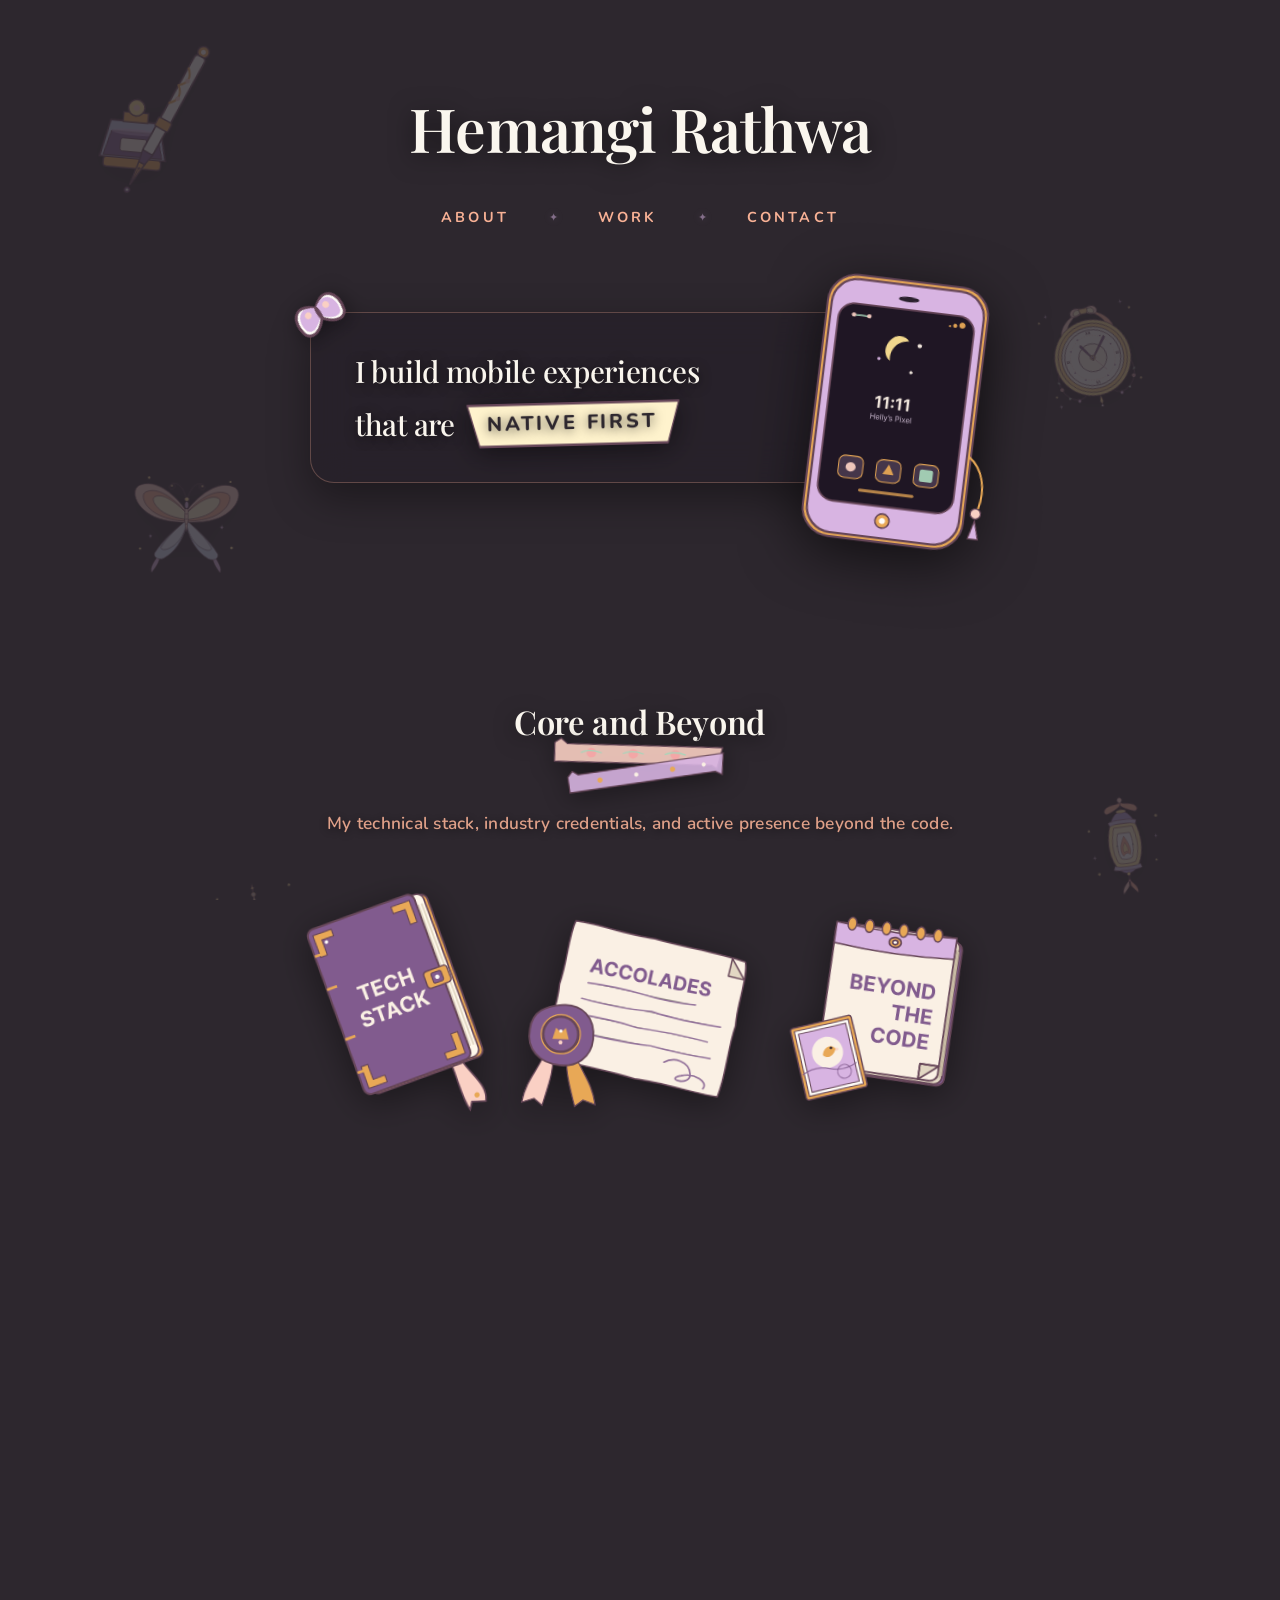
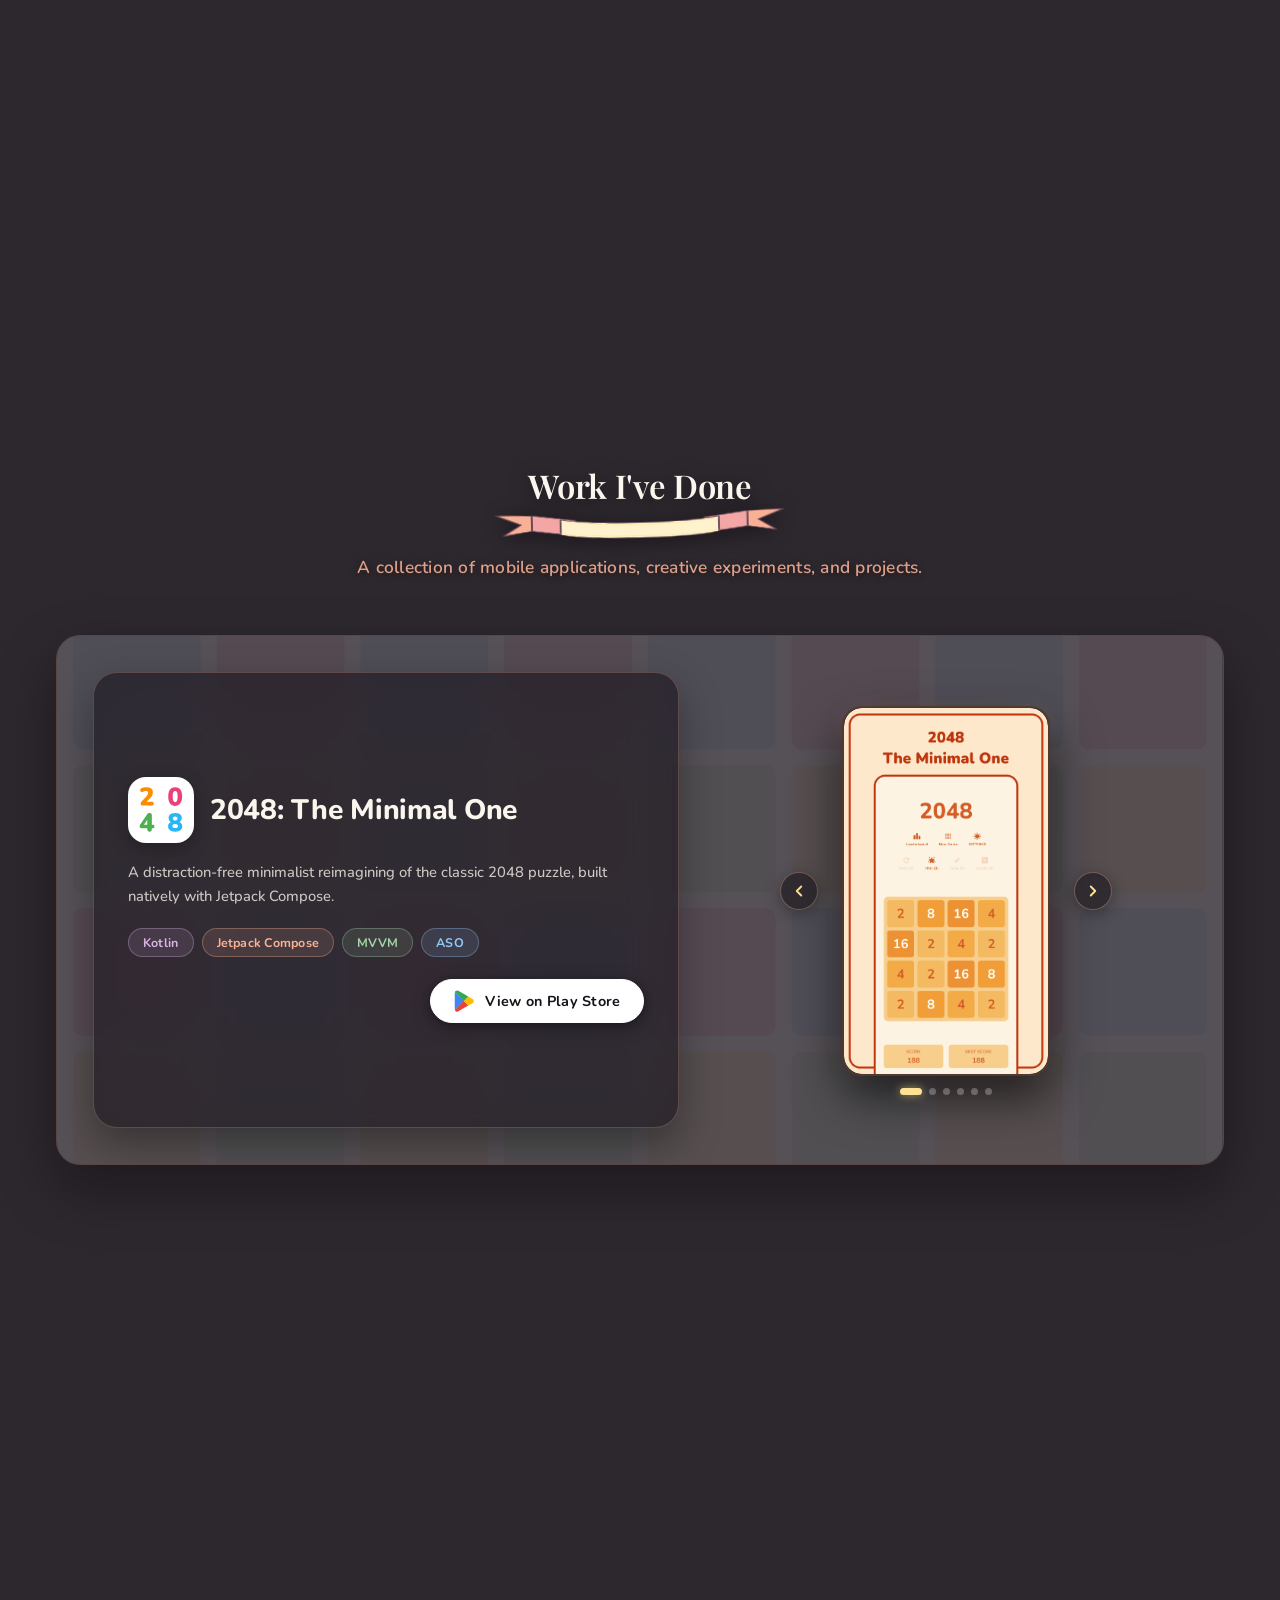
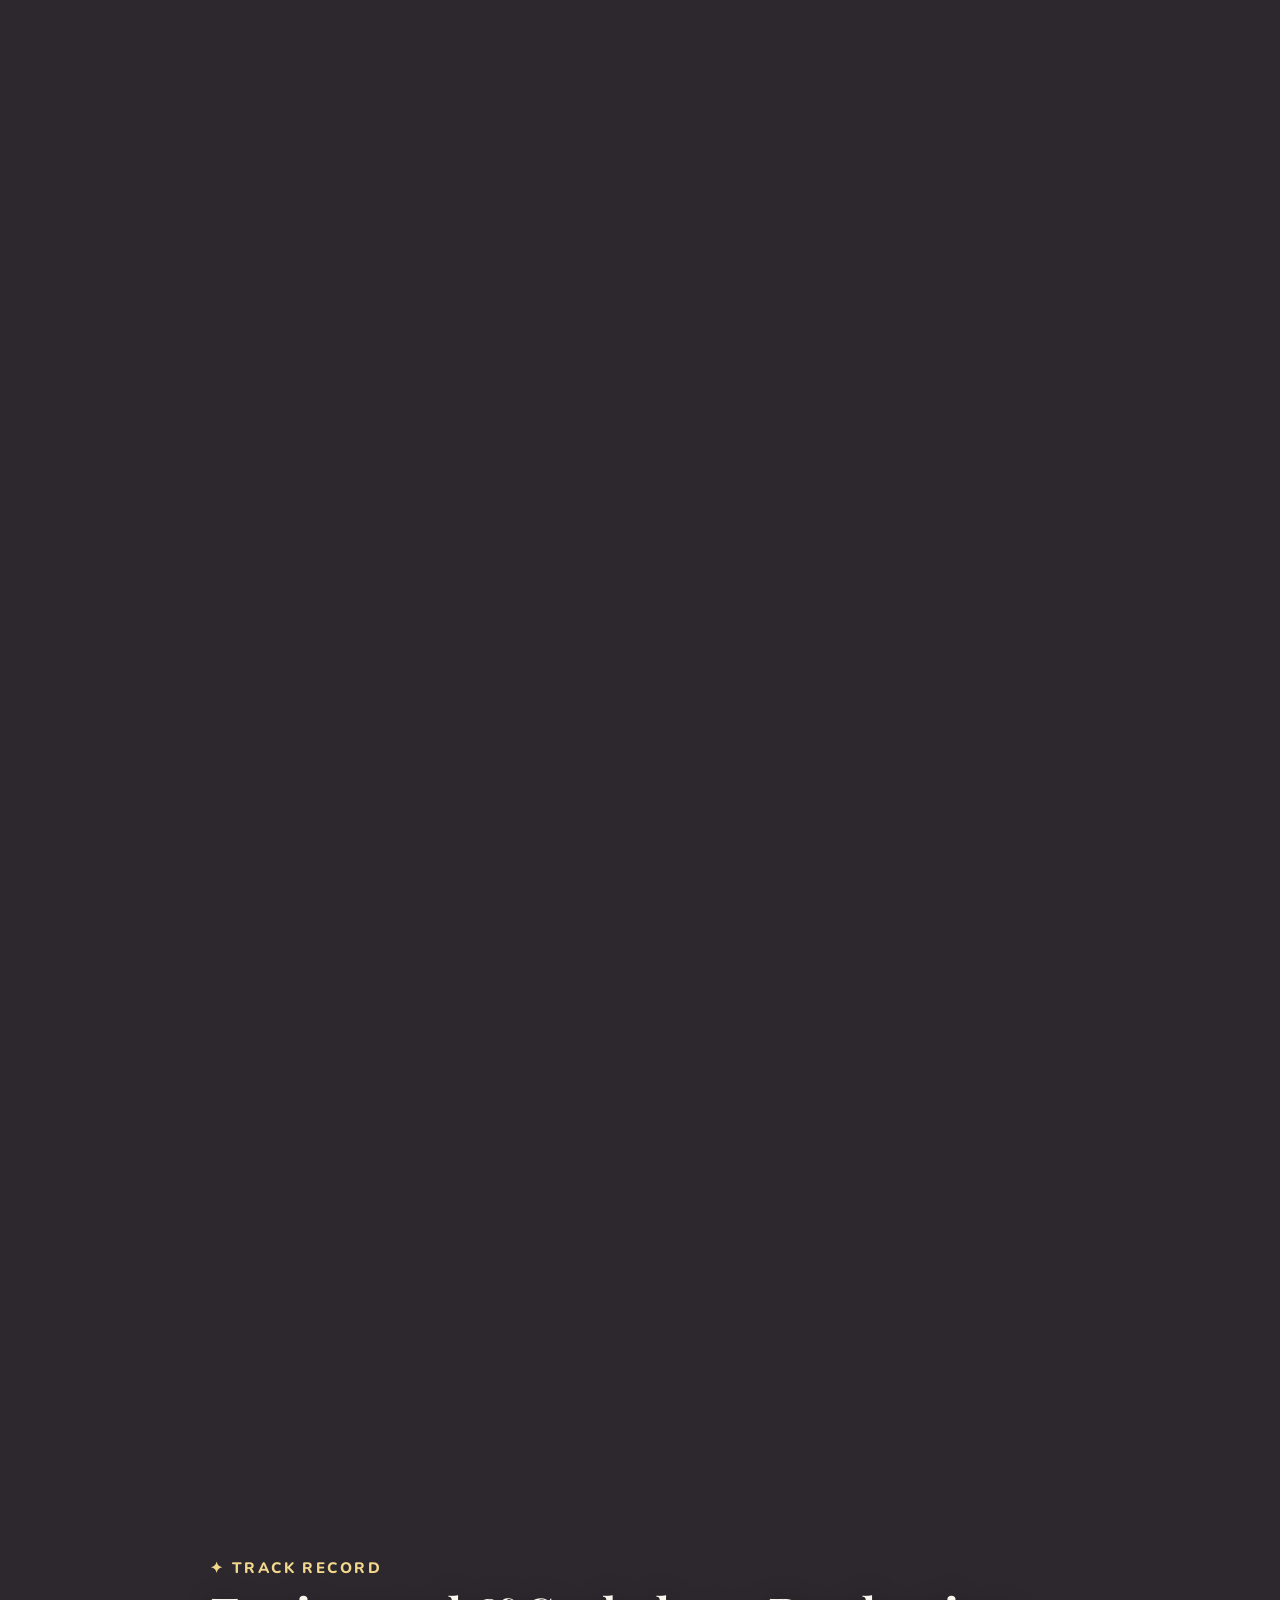
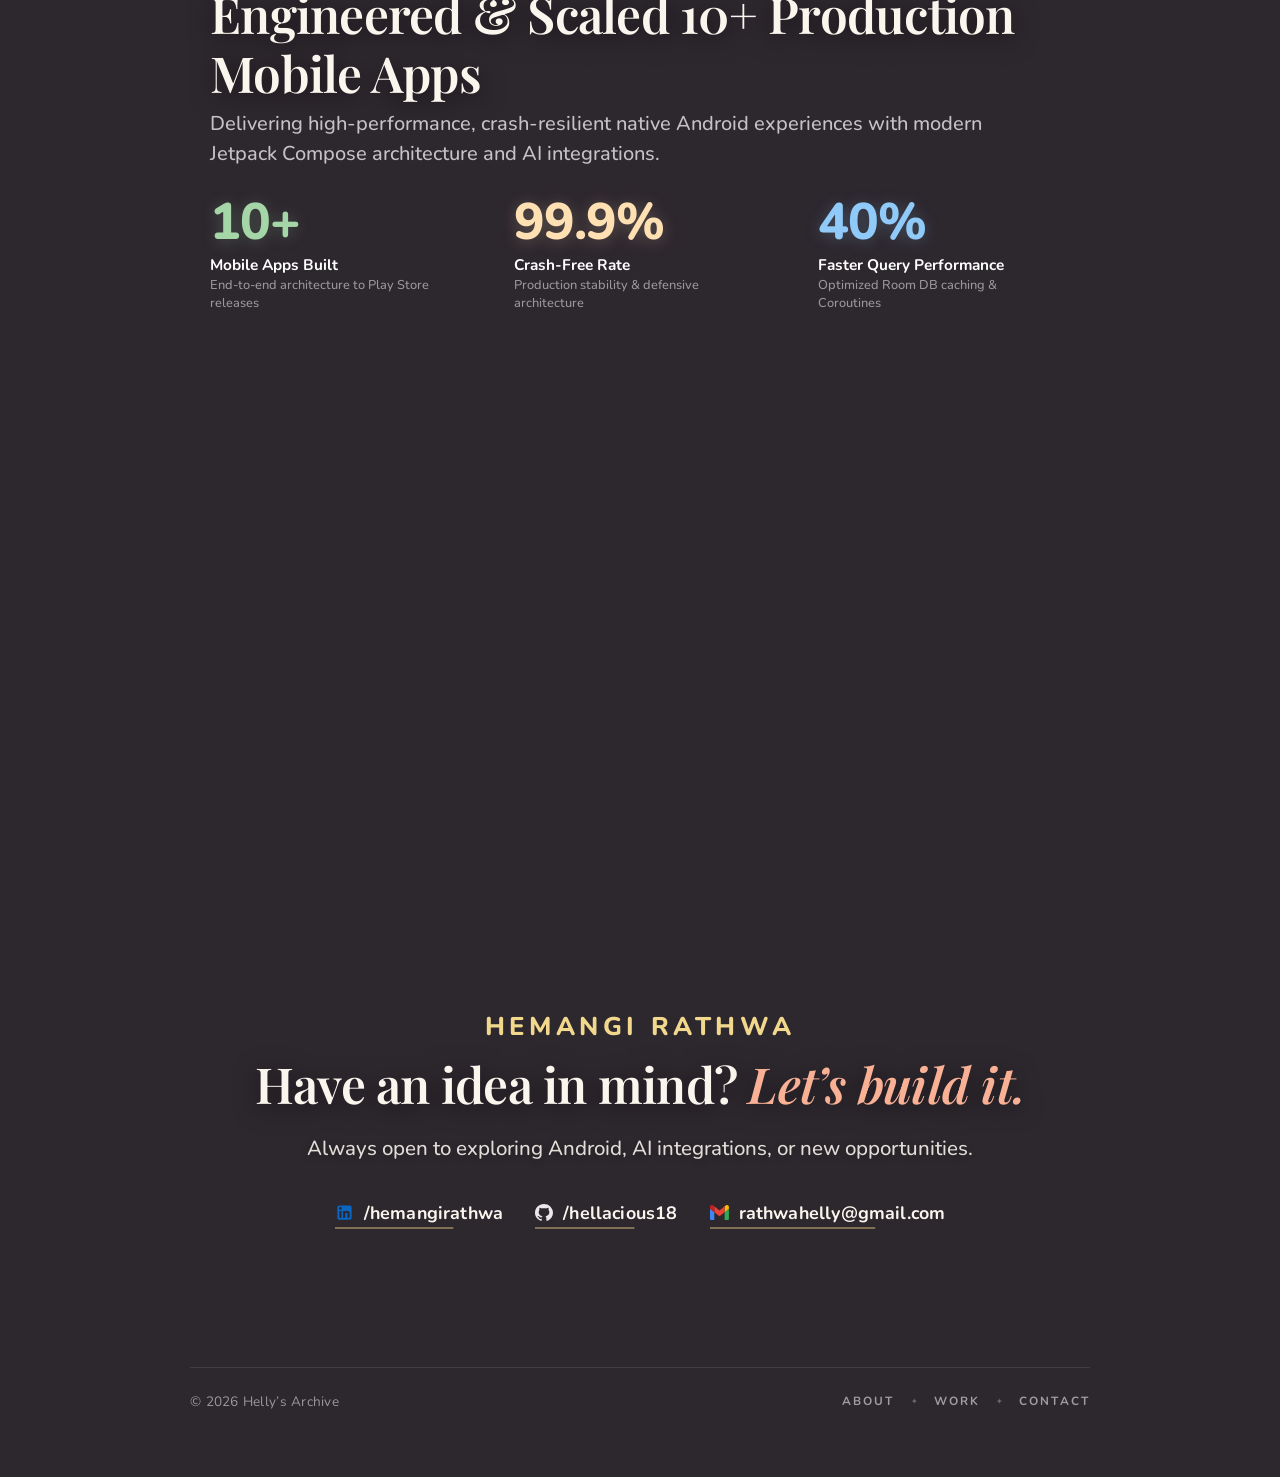
==== commit b79b14c6: "Deploy minified & obfuscated portfolio build (2026-09-30T01:02:15.231Z)" ====
--- a/index.html
+++ b/index.html
@@ -1 +1 @@
-<!doctype html><html lang="en"><head><meta charset="UTF-8"><meta name="viewport" content="width=device-width,initial-scale=1"><title>Helly's Archive</title><meta name="description" content="Helly's Archive - Personal interactive portfolio with dynamic aesthetic elements"><link rel="icon" type="image/svg+xml" href="assets/kid_star_24dp_E3E3E3_FILL1_wght400_GRAD0_opsz24.svg"><link rel="preconnect" href="https://fonts.googleapis.com"><link rel="preconnect" href="https://fonts.gstatic.com" crossorigin><link href="https://fonts.googleapis.com/css2?family=Nunito:ital,wght@0,400;0,500;0,600;0,700;0,800;1,400;1,600&family=Playfair+Display:ital,wght@0,400;0,600;0,700;1,400;1,600&display=swap" rel="stylesheet"><link rel="stylesheet" href="style.css"></head><body><div id="custom-cursor" class="custom-cursor" aria-hidden="true"><img src="assets/arrow2.svg" alt="cursor"></div><div id="stickers-container" class="stickers-container" aria-label="Decorative floating illustrations"></div><main id="app"><div class="content-wrapper"><section class="hero-section"><h1 class="hero-title"><span class="title-full">Hemangi Rathwa</span> <span class="title-short">Hemangi R.</span></h1><nav class="hero-nav" aria-label="Main Navigation"><a href="#about" class="nav-link">ABOUT</a> <span class="nav-divider" aria-hidden="true">✦</span> <a href="#work" class="nav-link">WORK</a> <span class="nav-divider" aria-hidden="true">✦</span> <a href="#contact" class="nav-link">CONTACT</a></nav></section><section id="about" class="about-card-section" aria-label="About Me"><div class="about-card"><div class="card-corner-bow corner-top-left" aria-hidden="true"><img src="assets/bow.svg" alt="little bow sticker" class="bow-sticker"></div><p class="about-text"><span class="about-line-1">I build mobile experiences</span> <span class="about-line-2">that are <span class="highlight-badge"><img src="assets/highlight.svg" class="highlight-bg" alt="" aria-hidden="true"> <span id="rotating-keyword" class="highlight-word">SEAMLESS</span></span></span></p><div class="card-corner-sticker corner-bottom-right" aria-hidden="true"><img src="assets/pixel.svg" alt="pixel phone sticker" class="pixel-sticker"></div></div></section><section id="arsenal" class="arsenal-section" aria-label="Core and Beyond"><div class="arsenal-sticky-frame"><div class="section-heading-wrapper"><h2 class="section-title">Core and Beyond</h2><div class="washi-tape-accent" aria-hidden="true"><img src="assets/washi.svg" alt="washi tape" class="washi-tape-img"></div></div><p class="section-subtitle">My technical stack, industry credentials, and active presence beyond the code.</p><div class="arsenal-stage-layout"><div class="arsenal-cards-container"><div class="arsenal-card card-tech-stack" aria-label="Tech Stack illustration card"><img src="assets/card1.svg" alt="Tech Stack illustration card" class="card-svg" draggable="false"></div><div class="arsenal-card card-accomplished" aria-label="Accomplished notes illustration card"><img src="assets/card2.svg" alt="Accomplished notes illustration card" class="card-svg" draggable="false"></div><div class="arsenal-card card-beyond" aria-label="Beyond The Code illustration card"><img src="assets/card3.svg" alt="Beyond The Code illustration card" class="card-svg" draggable="false"></div></div><div id="arsenal-showcase" class="arsenal-showcase-stage" aria-label="Technical skills, certificates, and beyond photos showcase"><div id="showcase-logos" class="showcase-layer showcase-logos-layer"></div><div id="showcase-certs" class="showcase-layer showcase-certs-layer"></div><div id="showcase-photos" class="showcase-layer showcase-photos-layer"></div></div></div></div></section><section id="work" class="work-section" aria-label="Work I've Done"><div class="work-heading-wrapper"><h2 class="section-title">Work I've Done</h2><div class="work-badge-accent" aria-hidden="true"><img src="assets/badge.svg" alt="badge accent" class="badge-accent-img"></div></div><p class="section-subtitle">A collection of mobile applications, creative experiments, and projects.</p><div class="work-showcase-stage" id="work-showcase-stage"><div class="work-sticky-viewport"><div class="work-bg-morph-container" aria-hidden="true"><div class="work-bg-card bg-2048" id="work-bg-2048"><img src="assets/app_screenshots/minimal_one/Background.svg" alt="" class="project-card-bg-img" draggable="false"></div><div class="work-bg-card bg-cashe" id="work-bg-cashe"><img src="assets/app_screenshots/cashe/Background.svg" alt="" class="project-card-bg-img" draggable="false"></div></div><div class="work-cards-track"><article class="project-card project-card-2048" id="project-card-2048" aria-label="2048: The Minimal One mobile application"><div class="project-info-side"><div class="project-header-group"><div class="project-app-icon-wrapper"><img src="assets/app_screenshots/minimal_one/app_icon_2048.svg" alt="2048: The Minimal One App Icon" class="project-app-icon" width="68" height="68"></div><div class="project-title-group"><h3 class="project-title">2048: The Minimal One</h3></div></div><p class="project-description">A distraction-free minimalist reimagining of the classic 2048 puzzle, built natively with Jetpack Compose.</p><div class="project-tech-stack"><span class="tech-tag tag-pink">Kotlin</span> <span class="tech-tag tag-peach">Jetpack Compose</span> <span class="tech-tag tag-green">MVVM</span> <span class="tech-tag tag-blue">ASO</span></div><div class="project-actions-row"><a href="https://play.google.com/store/apps/details?id=com.hellacious.game2048" target="_blank" rel="noopener noreferrer" class="project-play-btn" aria-label="View 2048: The Minimal One on Google Play Store"><img src="assets/company_logo/google-play-hero.svg" alt="Google Play icon" class="play-logo-img"> <span>View on Play Store</span></a></div></div><div class="project-frame-slot slot-right" aria-hidden="true"></div></article><article class="project-card project-card-cashe" id="project-card-cashe" aria-label="Cashé personal finance application"><div class="project-frame-slot slot-left" aria-hidden="true"></div><div class="project-info-side info-cashe"><div class="project-header-group"><div class="project-app-icon-wrapper"><img src="assets/app_screenshots/cashe/app_icon.png" alt="Cashé App Icon" class="project-app-icon" width="68" height="68"></div><div class="project-title-group"><h3 class="project-title">Cashé</h3></div></div><p class="project-description">Cashé is a secure, offline-first personal finance manager for Android built with Jetpack Compose, featuring encrypted local storage and advanced financial insights.</p><div class="project-tech-stack"><span class="tech-tag tag-onyx">Kotlin</span> <span class="tech-tag tag-emerald">Jetpack Compose</span> <span class="tech-tag tag-teal">Room Database</span> <span class="tech-tag tag-mint">Coroutines</span></div><div class="project-actions-row"><a href="https://github.com/hellacious18/cashe" target="_blank" rel="noopener noreferrer" class="project-play-btn btn-cashe" aria-label="Find Cashé on GitHub"><img src="assets/logo/GitHub_Invertocat_Black.svg" alt="GitHub icon" class="play-logo-img gh-logo-img"> <span>Find on GitHub</span></a></div></div></article></div><div class="shared-phone-stage" id="shared-phone-stage"><div class="device-showcase-wrapper"><button type="button" class="device-arrow-btn arrow-prev" id="device-btn-prev" aria-label="Previous screenshot"><svg viewBox="0 0 24 24" width="18" height="18" fill="none" stroke="currentColor" stroke-width="2.5" stroke-linecap="round" stroke-linejoin="round"><polyline points="15 18 9 12 15 6"></polyline></svg></button><div class="phone-device-mockup" id="shared-phone-device"><div class="phone-screen-container is-visible" id="gallery-2048" tabindex="0" role="region" aria-label="2048 screenshots slider"><div class="phone-screens-track"><div class="phone-slide"><img src="assets/app_screenshots/minimal_one/ss1.png" alt="2048 Screenshot 1" class="phone-screenshot-img" loading="lazy"></div><div class="phone-slide"><img src="assets/app_screenshots/minimal_one/ss2.png" alt="2048 Screenshot 2" class="phone-screenshot-img" loading="lazy"></div><div class="phone-slide"><img src="assets/app_screenshots/minimal_one/ss3.png" alt="2048 Screenshot 3" class="phone-screenshot-img" loading="lazy"></div><div class="phone-slide"><img src="assets/app_screenshots/minimal_one/ss4.png" alt="2048 Screenshot 4" class="phone-screenshot-img" loading="lazy"></div><div class="phone-slide"><img src="assets/app_screenshots/minimal_one/ss5.png" alt="2048 Screenshot 5" class="phone-screenshot-img" loading="lazy"></div><div class="phone-slide"><img src="assets/app_screenshots/minimal_one/ss6.png" alt="2048 Screenshot 6" class="phone-screenshot-img" loading="lazy"></div></div></div><div class="phone-screen-container" id="gallery-cashe" tabindex="0" role="region" aria-label="Cashé screenshots slider"><div class="phone-screens-track"><div class="phone-slide"><img src="assets/app_screenshots/cashe/1.png" alt="Cashé Screenshot 1" class="phone-screenshot-img" loading="lazy"></div><div class="phone-slide"><img src="assets/app_screenshots/cashe/2.png" alt="Cashé Screenshot 2" class="phone-screenshot-img" loading="lazy"></div><div class="phone-slide"><img src="assets/app_screenshots/cashe/3.png" alt="Cashé Screenshot 3" class="phone-screenshot-img" loading="lazy"></div><div class="phone-slide"><img src="assets/app_screenshots/cashe/4.png" alt="Cashé Screenshot 4" class="phone-screenshot-img" loading="lazy"></div><div class="phone-slide"><img src="assets/app_screenshots/cashe/5.png" alt="Cashé Screenshot 5" class="phone-screenshot-img" loading="lazy"></div><div class="phone-slide"><img src="assets/app_screenshots/cashe/6.png" alt="Cashé Screenshot 6" class="phone-screenshot-img" loading="lazy"></div></div></div></div><button type="button" class="device-arrow-btn arrow-next" id="device-btn-next" aria-label="Next screenshot"><svg viewBox="0 0 24 24" width="18" height="18" fill="none" stroke="currentColor" stroke-width="2.5" stroke-linecap="round" stroke-linejoin="round"><polyline points="9 18 15 12 9 6"></polyline></svg></button></div><div class="phone-pagination-dots" id="phone-pagination-dots" aria-hidden="true"><span class="p-dot is-active" data-index="0"></span> <span class="p-dot" data-index="1"></span> <span class="p-dot" data-index="2"></span> <span class="p-dot" data-index="3"></span> <span class="p-dot" data-index="4"></span> <span class="p-dot" data-index="5"></span></div></div></div></div></section><section class="experience-highlight-section" aria-label="Mobile Engineering Impact"><div class="experience-sticky-frame"><div class="experience-highlight-content"><div class="exp-header-group"><span class="exp-badge">✦ TRACK RECORD</span><h3 class="exp-headline">Engineered & Scaled 10+ Production Mobile Apps</h3><p class="exp-subtitle">Delivering high-performance, crash-resilient native Android experiences with modern Jetpack Compose architecture and AI integrations.</p></div><div class="exp-stats-list"><div class="exp-stat-item"><span class="exp-stat-num">10+</span><div class="exp-stat-info"><span class="exp-stat-title">Mobile Apps Built</span> <span class="exp-stat-desc">End-to-end architecture to Play Store releases</span></div></div><div class="exp-stat-item"><span class="exp-stat-num">99.9%</span><div class="exp-stat-info"><span class="exp-stat-title">Crash-Free Rate</span> <span class="exp-stat-desc">Production stability & defensive architecture</span></div></div><div class="exp-stat-item"><span class="exp-stat-num">40%</span><div class="exp-stat-info"><span class="exp-stat-title">Faster Query Performance</span> <span class="exp-stat-desc">Optimized Room DB caching & Coroutines</span></div></div></div></div></div></section><section id="contact" class="contact-section" aria-label="Contact Hemangi Rathwa"><div class="contact-content"><div class="contact-header"><span class="contact-name">Hemangi Rathwa</span><h2 class="contact-headline">Have an idea in mind? <span class="contact-highlight">Let’s build it.</span></h2></div><p class="contact-subtext">Always open to exploring Android, AI integrations, or new opportunities.</p><div class="contact-links-list"><a href="https://www.linkedin.com/in/hemangirathwa/" target="_blank" rel="noopener noreferrer" class="contact-link" aria-label="Connect with Hemangi Rathwa on LinkedIn"><svg class="contact-link-icon" viewBox="0 0 24 24" width="19" height="19" fill="#0A66C2" aria-hidden="true"><path d="M19 3a2 2 0 0 1 2 2v14a2 2 0 0 1-2 2H5a2 2 0 0 1-2-2V5a2 2 0 0 1 2-2h14m-.5 15.5v-5.3a3.26 3.26 0 0 0-3.26-3.26c-.85 0-1.84.52-2.28 1.3v-1.11h-2.79v8.37h2.79v-4.93c0-.77.62-1.4 1.39-1.4a1.4 1.4 0 0 1 1.4 1.4v4.93h2.75M6.88 8.56a1.68 1.68 0 0 0 1.68-1.68c0-.93-.75-1.69-1.68-1.69a1.69 1.69 0 0 0-1.69 1.69c0 .93.76 1.68 1.69 1.68m1.39 9.94v-8.37H5.5v8.37h2.77z"/></svg> <span class="contact-link-text">/hemangirathwa</span> </a><a href="https://github.com/hellacious18" target="_blank" rel="noopener noreferrer" class="contact-link" aria-label="View Hemangi Rathwa's GitHub profile"><img src="assets/logo/GitHub_Invertocat_Black.svg" alt="GitHub icon" class="contact-link-icon gh-contact-logo" width="18" height="18"> <span class="contact-link-text">/hellacious18</span> </a><button type="button" class="contact-link contact-copy-btn" id="copy-email-btn" data-email="rathwahelly@gmail.com" aria-label="Copy email address rathwahelly@gmail.com to clipboard"><img src="assets/logo/Gmail_Logo.svg" alt="Gmail logo" class="contact-link-icon gmail-logo" width="19" height="15"> <span class="contact-link-text">rathwahelly@gmail.com</span> <span class="copy-tooltip" id="copy-tooltip" aria-hidden="true">Copied! ✨</span></button></div></div><footer class="site-footer"><p class="footer-copyright">© 2026 Helly’s Archive</p><nav class="footer-nav" aria-label="Footer Navigation"><a href="#about" class="nav-link">ABOUT</a> <span class="nav-divider" aria-hidden="true">✦</span> <a href="#work" class="nav-link">WORK</a> <span class="nav-divider" aria-hidden="true">✦</span> <a href="#contact" class="nav-link">CONTACT</a></nav></footer></section></div></main><script src="script.js"></script></body></html>+<!doctype html><html lang="en"><head><meta charset="UTF-8"><meta name="viewport" content="width=device-width,initial-scale=1"><title>Helly's Archive</title><meta name="description" content="Helly's Archive - Personal interactive portfolio with dynamic aesthetic elements"><link rel="icon" type="image/svg+xml" href="assets/kid_star_24dp_E3E3E3_FILL1_wght400_GRAD0_opsz24.svg"><link rel="preconnect" href="https://fonts.googleapis.com"><link rel="preconnect" href="https://fonts.gstatic.com" crossorigin><link href="https://fonts.googleapis.com/css2?family=Nunito:ital,wght@0,400;0,500;0,600;0,700;0,800;1,400;1,600&family=Playfair+Display:ital,wght@0,400;0,600;0,700;1,400;1,600&display=swap" rel="stylesheet"><link rel="stylesheet" href="style.css?v=1790730133841"></head><body><div id="custom-cursor" class="custom-cursor" aria-hidden="true"><img src="assets/arrow2.svg" alt="cursor"></div><div id="stickers-container" class="stickers-container" aria-label="Decorative floating illustrations"></div><main id="app"><div class="content-wrapper"><section class="hero-section"><h1 class="hero-title"><span class="title-full">Hemangi Rathwa</span> <span class="title-short">Hemangi R.</span></h1><nav class="hero-nav" aria-label="Main Navigation"><a href="#about" class="nav-link">ABOUT</a> <span class="nav-divider" aria-hidden="true">✦</span> <a href="#work" class="nav-link">WORK</a> <span class="nav-divider" aria-hidden="true">✦</span> <a href="#contact" class="nav-link">CONTACT</a></nav></section><section id="about" class="about-card-section" aria-label="About Me"><div class="about-card"><div class="card-corner-bow corner-top-left" aria-hidden="true"><img src="assets/bow.svg" alt="little bow sticker" class="bow-sticker"></div><p class="about-text"><span class="about-line-1">I build mobile experiences</span> <span class="about-line-2">that are <span class="highlight-badge"><img src="assets/highlight.svg" class="highlight-bg" alt="" aria-hidden="true"> <span id="rotating-keyword" class="highlight-word">SEAMLESS</span></span></span></p><div class="card-corner-sticker corner-bottom-right" aria-hidden="true"><img src="assets/pixel.svg" alt="pixel phone sticker" class="pixel-sticker"></div></div></section><section id="arsenal" class="arsenal-section" aria-label="Core and Beyond"><div class="arsenal-sticky-frame"><div class="section-heading-wrapper"><h2 class="section-title">Core and Beyond</h2><div class="washi-tape-accent" aria-hidden="true"><img src="assets/washi.svg" alt="washi tape" class="washi-tape-img"></div></div><p class="section-subtitle">My technical stack, industry credentials, and active presence beyond the code.</p><div class="arsenal-stage-layout"><div class="arsenal-cards-container"><div class="arsenal-card card-tech-stack" aria-label="Tech Stack illustration card"><img src="assets/card1.svg" alt="Tech Stack illustration card" class="card-svg" draggable="false"></div><div class="arsenal-card card-accomplished" aria-label="Accomplished notes illustration card"><img src="assets/card2.svg" alt="Accomplished notes illustration card" class="card-svg" draggable="false"></div><div class="arsenal-card card-beyond" aria-label="Beyond The Code illustration card"><img src="assets/card3.svg" alt="Beyond The Code illustration card" class="card-svg" draggable="false"></div></div><div id="arsenal-showcase" class="arsenal-showcase-stage" aria-label="Technical skills, certificates, and beyond photos showcase"><div id="showcase-logos" class="showcase-layer showcase-logos-layer"></div><div id="showcase-certs" class="showcase-layer showcase-certs-layer"></div><div id="showcase-photos" class="showcase-layer showcase-photos-layer"></div></div></div></div></section><section id="work" class="work-section" aria-label="Work I've Done"><div class="work-heading-wrapper"><h2 class="section-title">Work I've Done</h2><div class="work-badge-accent" aria-hidden="true"><img src="assets/badge.svg" alt="badge accent" class="badge-accent-img"></div></div><p class="section-subtitle">A collection of mobile applications, creative experiments, and projects.</p><div class="work-showcase-stage" id="work-showcase-stage"><div class="work-sticky-viewport"><div class="work-bg-morph-container" aria-hidden="true"><div class="work-bg-card bg-2048" id="work-bg-2048"><img src="assets/app_screenshots/minimal_one/Background.svg" alt="" class="project-card-bg-img" draggable="false"></div><div class="work-bg-card bg-cashe" id="work-bg-cashe"><img src="assets/app_screenshots/cashe/Background.svg" alt="" class="project-card-bg-img" draggable="false"></div></div><div class="work-cards-track"><article class="project-card project-card-2048" id="project-card-2048" aria-label="2048: The Minimal One mobile application"><div class="project-info-side"><div class="project-header-group"><div class="project-app-icon-wrapper"><img src="assets/app_screenshots/minimal_one/app_icon_2048.svg" alt="2048: The Minimal One App Icon" class="project-app-icon" width="68" height="68"></div><div class="project-title-group"><h3 class="project-title">2048: The Minimal One</h3></div></div><p class="project-description">A distraction-free minimalist reimagining of the classic 2048 puzzle, built natively with Jetpack Compose.</p><div class="project-tech-stack"><span class="tech-tag tag-pink">Kotlin</span> <span class="tech-tag tag-peach">Jetpack Compose</span> <span class="tech-tag tag-green">MVVM</span> <span class="tech-tag tag-blue">ASO</span></div><div class="project-actions-row"><a href="https://play.google.com/store/apps/details?id=com.hellacious.game2048" target="_blank" rel="noopener noreferrer" class="project-play-btn" aria-label="View 2048: The Minimal One on Google Play Store"><img src="assets/company_logo/google-play-hero.svg" alt="Google Play icon" class="play-logo-img"> <span>View on Play Store</span></a></div></div><div class="project-frame-slot slot-right" aria-hidden="true"></div></article><article class="project-card project-card-cashe" id="project-card-cashe" aria-label="Cashé personal finance application"><div class="project-frame-slot slot-left" aria-hidden="true"></div><div class="project-info-side info-cashe"><div class="project-header-group"><div class="project-app-icon-wrapper"><img src="assets/app_screenshots/cashe/app_icon.png" alt="Cashé App Icon" class="project-app-icon" width="68" height="68"></div><div class="project-title-group"><h3 class="project-title">Cashé</h3></div></div><p class="project-description">Cashé is a secure, offline-first personal finance manager for Android built with Jetpack Compose, featuring encrypted local storage and advanced financial insights.</p><div class="project-tech-stack"><span class="tech-tag tag-onyx">Kotlin</span> <span class="tech-tag tag-emerald">Jetpack Compose</span> <span class="tech-tag tag-teal">Room Database</span> <span class="tech-tag tag-mint">Coroutines</span></div><div class="project-actions-row"><a href="https://github.com/hellacious18/cashe" target="_blank" rel="noopener noreferrer" class="project-play-btn btn-cashe" aria-label="Find Cashé on GitHub"><img src="assets/logo/GitHub_Invertocat_Black.svg" alt="GitHub icon" class="play-logo-img gh-logo-img"> <span>Find on GitHub</span></a></div></div></article></div><div class="shared-phone-stage" id="shared-phone-stage"><div class="device-showcase-wrapper"><button type="button" class="device-arrow-btn arrow-prev" id="device-btn-prev" aria-label="Previous screenshot"><svg viewBox="0 0 24 24" width="18" height="18" fill="none" stroke="currentColor" stroke-width="2.5" stroke-linecap="round" stroke-linejoin="round"><polyline points="15 18 9 12 15 6"></polyline></svg></button><div class="phone-device-mockup" id="shared-phone-device"><div class="phone-screen-container is-visible" id="gallery-2048" tabindex="0" role="region" aria-label="2048 screenshots slider"><div class="phone-screens-track"><div class="phone-slide"><img src="assets/app_screenshots/minimal_one/ss1.png" alt="2048 Screenshot 1" class="phone-screenshot-img" loading="lazy"></div><div class="phone-slide"><img src="assets/app_screenshots/minimal_one/ss2.png" alt="2048 Screenshot 2" class="phone-screenshot-img" loading="lazy"></div><div class="phone-slide"><img src="assets/app_screenshots/minimal_one/ss3.png" alt="2048 Screenshot 3" class="phone-screenshot-img" loading="lazy"></div><div class="phone-slide"><img src="assets/app_screenshots/minimal_one/ss4.png" alt="2048 Screenshot 4" class="phone-screenshot-img" loading="lazy"></div><div class="phone-slide"><img src="assets/app_screenshots/minimal_one/ss5.png" alt="2048 Screenshot 5" class="phone-screenshot-img" loading="lazy"></div><div class="phone-slide"><img src="assets/app_screenshots/minimal_one/ss6.png" alt="2048 Screenshot 6" class="phone-screenshot-img" loading="lazy"></div></div></div><div class="phone-screen-container" id="gallery-cashe" tabindex="0" role="region" aria-label="Cashé screenshots slider"><div class="phone-screens-track"><div class="phone-slide"><img src="assets/app_screenshots/cashe/1.png" alt="Cashé Screenshot 1" class="phone-screenshot-img" loading="lazy"></div><div class="phone-slide"><img src="assets/app_screenshots/cashe/2.png" alt="Cashé Screenshot 2" class="phone-screenshot-img" loading="lazy"></div><div class="phone-slide"><img src="assets/app_screenshots/cashe/3.png" alt="Cashé Screenshot 3" class="phone-screenshot-img" loading="lazy"></div><div class="phone-slide"><img src="assets/app_screenshots/cashe/4.png" alt="Cashé Screenshot 4" class="phone-screenshot-img" loading="lazy"></div><div class="phone-slide"><img src="assets/app_screenshots/cashe/5.png" alt="Cashé Screenshot 5" class="phone-screenshot-img" loading="lazy"></div><div class="phone-slide"><img src="assets/app_screenshots/cashe/6.png" alt="Cashé Screenshot 6" class="phone-screenshot-img" loading="lazy"></div></div></div></div><button type="button" class="device-arrow-btn arrow-next" id="device-btn-next" aria-label="Next screenshot"><svg viewBox="0 0 24 24" width="18" height="18" fill="none" stroke="currentColor" stroke-width="2.5" stroke-linecap="round" stroke-linejoin="round"><polyline points="9 18 15 12 9 6"></polyline></svg></button></div><div class="phone-pagination-dots" id="phone-pagination-dots" aria-hidden="true"><span class="p-dot is-active" data-index="0"></span> <span class="p-dot" data-index="1"></span> <span class="p-dot" data-index="2"></span> <span class="p-dot" data-index="3"></span> <span class="p-dot" data-index="4"></span> <span class="p-dot" data-index="5"></span></div></div></div></div></section><section class="experience-highlight-section" aria-label="Mobile Engineering Impact"><div class="experience-sticky-frame"><div class="experience-highlight-content"><div class="exp-header-group"><span class="exp-badge">✦ TRACK RECORD</span><h3 class="exp-headline">Engineered & Scaled 10+ Production Mobile Apps</h3><p class="exp-subtitle">Delivering high-performance, crash-resilient native Android experiences with modern Jetpack Compose architecture and AI integrations.</p></div><div class="exp-stats-list"><div class="exp-stat-item"><span class="exp-stat-num">10+</span><div class="exp-stat-info"><span class="exp-stat-title">Mobile Apps Built</span> <span class="exp-stat-desc">End-to-end architecture to Play Store releases</span></div></div><div class="exp-stat-item"><span class="exp-stat-num">99.9%</span><div class="exp-stat-info"><span class="exp-stat-title">Crash-Free Rate</span> <span class="exp-stat-desc">Production stability & defensive architecture</span></div></div><div class="exp-stat-item"><span class="exp-stat-num">40%</span><div class="exp-stat-info"><span class="exp-stat-title">Faster Query Performance</span> <span class="exp-stat-desc">Optimized Room DB caching & Coroutines</span></div></div></div></div></div></section><section id="contact" class="contact-section" aria-label="Contact Hemangi Rathwa"><div class="contact-content"><div class="contact-header"><span class="contact-name">Hemangi Rathwa</span><h2 class="contact-headline">Have an idea in mind? <span class="contact-highlight">Let’s build it.</span></h2></div><p class="contact-subtext">Always open to exploring Android, AI integrations, or new opportunities.</p><div class="contact-links-list"><a href="https://www.linkedin.com/in/hemangirathwa/" target="_blank" rel="noopener noreferrer" class="contact-link" aria-label="Connect with Hemangi Rathwa on LinkedIn"><svg class="contact-link-icon" viewBox="0 0 24 24" width="19" height="19" fill="#0A66C2" aria-hidden="true"><path d="M19 3a2 2 0 0 1 2 2v14a2 2 0 0 1-2 2H5a2 2 0 0 1-2-2V5a2 2 0 0 1 2-2h14m-.5 15.5v-5.3a3.26 3.26 0 0 0-3.26-3.26c-.85 0-1.84.52-2.28 1.3v-1.11h-2.79v8.37h2.79v-4.93c0-.77.62-1.4 1.39-1.4a1.4 1.4 0 0 1 1.4 1.4v4.93h2.75M6.88 8.56a1.68 1.68 0 0 0 1.68-1.68c0-.93-.75-1.69-1.68-1.69a1.69 1.69 0 0 0-1.69 1.69c0 .93.76 1.68 1.69 1.68m1.39 9.94v-8.37H5.5v8.37h2.77z"/></svg> <span class="contact-link-text">/hemangirathwa</span> </a><a href="https://github.com/hellacious18" target="_blank" rel="noopener noreferrer" class="contact-link" aria-label="View Hemangi Rathwa's GitHub profile"><img src="assets/logo/GitHub_Invertocat_Black.svg" alt="GitHub icon" class="contact-link-icon gh-contact-logo" width="18" height="18"> <span class="contact-link-text">/hellacious18</span> </a><button type="button" class="contact-link contact-copy-btn" id="copy-email-btn" data-email="rathwahelly@gmail.com" aria-label="Copy email address rathwahelly@gmail.com to clipboard"><img src="assets/logo/Gmail_Logo.svg" alt="Gmail logo" class="contact-link-icon gmail-logo" width="19" height="15"> <span class="contact-link-text">rathwahelly@gmail.com</span> <span class="copy-tooltip" id="copy-tooltip" aria-hidden="true">Copied! ✨</span></button></div></div><footer class="site-footer"><p class="footer-copyright">© 2026 Helly’s Archive</p><nav class="footer-nav" aria-label="Footer Navigation"><a href="#about" class="nav-link">ABOUT</a> <span class="nav-divider" aria-hidden="true">✦</span> <a href="#work" class="nav-link">WORK</a> <span class="nav-divider" aria-hidden="true">✦</span> <a href="#contact" class="nav-link">CONTACT</a></nav></footer></section></div></main><script src="script.js?v=1790730133841"></script></body></html>
--- a/style.css
+++ b/style.css
@@ -1 +1 @@
-:root{--bg-color:#2D272E;--text-primary:#FAF6EE;--text-secondary:rgba(250, 246, 238, 0.78);--text-muted:rgba(250, 246, 238, 0.55);--pastel-yellow:#FDE293;--pastel-orange:#F8B195;--pastel-purple:#D8B4E2;--pastel-green:#A5D6A7;--pastel-blue:#90CAF9;--font-heading:'Playfair Display',Georgia,serif;--font-body:'Nunito',-apple-system,BlinkMacSystemFont,'Segoe UI',Roboto,sans-serif;--font-label:'Nunito',-apple-system,BlinkMacSystemFont,'Segoe UI',Roboto,sans-serif;--font-nunito:'Nunito',-apple-system,BlinkMacSystemFont,'Segoe UI',Roboto,sans-serif;--font-serif:var(--font-heading);--font-sans:var(--font-body);--screen-margin:12px}*,::after,::before{box-sizing:border-box;margin:0;padding:0}html{width:100%;min-height:100vh;background-color:var(--bg-color);color:var(--text-primary);font-family:var(--font-body);-webkit-font-smoothing:antialiased;-moz-osx-font-smoothing:grayscale;overflow-x:clip;scroll-behavior:smooth}body{width:100%;min-height:100vh;padding:var(--screen-margin);position:relative;overflow-x:clip;cursor:none;font-family:var(--font-body)}*,.sticker-item,a,button{cursor:none!important}h1,h2,h3,h4,h5,h6{font-family:var(--font-heading)}.nav-link{font-family:var(--font-nunito);font-size:clamp(.75rem, 1.3vw, .86rem);font-weight:700;letter-spacing:.2em;text-transform:uppercase}.custom-cursor{position:fixed;top:0;left:0;width:36px;height:36px;pointer-events:none;z-index:10000;transform:translate3d(-50%,-50%,0);transition:opacity .2s;filter:none;opacity:0;will-change:transform}.custom-cursor.visible{opacity:1}.custom-cursor img{width:180%;height:180%;display:block}.stickers-container{position:fixed;inset:0;width:100vw;height:100vh;pointer-events:none;z-index:10;overflow:hidden;transition:opacity .4s}.stickers-border-track{position:absolute;top:0;width:50vw;height:100%;will-change:transform;pointer-events:none}.stickers-border-track.track-left{left:0}.stickers-border-track.track-right{right:0}.sticker-item{position:absolute;user-select:none;cursor:pointer;opacity:0;transform:translate(var(--start-x,0),var(--start-y,0)) rotate(var(--start-rot,0deg)) scale(.3);filter:drop-shadow(0 6px 14px rgba(0, 0, 0, .25));transition:opacity .8s cubic-bezier(.16, 1, .3, 1),transform 1.15s cubic-bezier(.16, 1, .3, 1),filter .3s;will-change:transform,opacity;pointer-events:auto}.sticker-item.loaded{opacity:.2;transform:translate(0,0) rotate(var(--rot,0deg)) scale(1)}.sticker-item.loaded:hover{opacity:.95;filter:drop-shadow(0 0 14px rgba(253, 226, 147, .95)) drop-shadow(0 0 24px rgba(248, 177, 149, .8));transform:translate(0,-4px) rotate(calc(var(--rot,0deg) + 4deg)) scale(1.15);transition:opacity .3s,transform .25s cubic-bezier(.34, 1.56, .64, 1),filter .3s;z-index:50}.sticker-inner{width:100%;height:100%;display:flex;align-items:center;justify-content:center}.sticker-item img,.sticker-item svg{width:100%;height:100%;display:block;object-fit:contain;pointer-events:none}@keyframes subtleFloat{0%,100%{transform:translateY(0)}50%{transform:translateY(-8px)}}.floating{animation:4s ease-in-out infinite both subtleFloat}#app{position:relative;width:100%;min-height:calc(100vh - (var(--screen-margin) * 2));padding:0 24px;display:flex;flex-direction:column;z-index:20;pointer-events:none}.content-wrapper{width:100%;max-width:1200px;margin:0 auto;pointer-events:none}.hero-section{display:flex;flex-direction:column;align-items:center;justify-content:flex-start;text-align:center;min-height:auto;padding-top:clamp(40px,9vh,95px);padding-bottom:clamp(20px,4vh,40px);padding-left:20px;padding-right:20px;position:relative;z-index:25;pointer-events:none}.hero-title{font-family:var(--font-heading);font-size:clamp(2.1rem, 5.2vw, 3.8rem);font-weight:600;line-height:1.15;letter-spacing:-.015em;color:var(--text-primary);margin-bottom:0;text-shadow:0 4px 24px rgba(0,0,0,.55);max-width:800px;pointer-events:none;user-select:none}.title-full{display:inline}.title-short{display:none}.hero-nav{display:flex;align-items:center;justify-content:center;gap:clamp(16px,3.8vw,32px);margin-top:clamp(28px,4.5vh,52px);position:relative;z-index:30;pointer-events:none}.hero-nav .nav-link{font-family:var(--font-nunito);font-size:clamp(.75rem, 1.4vw, .9rem);font-weight:700;letter-spacing:.22em;text-transform:uppercase;color:var(--pastel-orange);text-decoration:none;padding:4px 2px;background:0 0;border:none;position:relative;transition:color .3s,text-shadow .3s,transform .25s;display:inline-block;pointer-events:auto}.hero-nav .nav-link::after{content:'';position:absolute;left:0;bottom:0;width:100%;height:1px;background:linear-gradient(90deg,transparent,var(--pastel-yellow),transparent);transform:scaleX(0);transform-origin:center;transition:transform .3s cubic-bezier(.34, 1.56, .64, 1);opacity:.8}.hero-nav .nav-link:hover{color:var(--pastel-yellow);text-shadow:0 0 12px rgba(253,226,147,.6),0 0 24px rgba(248,177,149,.4);transform:translateY(-1px)}.hero-nav .nav-link:hover::after{transform:scaleX(1)}.hero-nav .nav-divider{color:var(--pastel-purple);font-size:.7rem;opacity:.5;user-select:none;cursor:default;pointer-events:auto;padding:4px 6px;display:inline-block;transition:transform .3s cubic-bezier(.34, 1.56, .64, 1),filter .3s,opacity .3s,color .3s,text-shadow .3s;filter:drop-shadow(0 0 4px rgba(216, 180, 226, .4))}.hero-nav .nav-divider:hover{opacity:1;color:var(--pastel-yellow);filter:drop-shadow(0 0 8px #D8B4E2) drop-shadow(0 0 20px rgba(216, 180, 226, .95));text-shadow:0 0 10px rgba(216,180,226,.9),0 0 20px rgba(253,226,147,.6);transform:translateY(-1px) scale(1.4) rotate(15deg)}.about-card-section{width:100%;display:flex;justify-content:center;margin-top:clamp(32px,5vh,56px);margin-bottom:0;padding:0 12px;position:relative;z-index:25;pointer-events:none}.about-card{position:relative;width:100%;max-width:660px;background:rgba(38,32,40,.65);backdrop-filter:blur(20px);-webkit-backdrop-filter:blur(20px);border:1px solid rgba(248,177,149,.28);border-radius:24px;box-shadow:0 16px 40px rgba(0,0,0,.35);padding:clamp(24px,4.5vw,36px) clamp(28px,5.2vw,44px);pointer-events:auto}.about-text{font-family:var(--font-heading);font-size:clamp(1.25rem, 2.8vw, 1.85rem);font-weight:500;line-height:1.5;letter-spacing:-.01em;color:var(--text-primary);text-align:left;position:relative;z-index:2;text-shadow:0 2px 12px rgba(0,0,0,.65);display:flex;flex-direction:column;align-items:flex-start;gap:8px}.about-line-1{display:block}.about-line-2{display:inline-flex;align-items:center;flex-wrap:wrap;gap:12px}.highlight-badge{position:relative;display:inline-flex;align-items:center;justify-content:center;padding:6px 22px 8px 20px;vertical-align:middle;transform:rotate(-1.5deg);transition:transform .32s cubic-bezier(.34, 1.56, .64, 1),opacity .26s,filter .3s;filter:drop-shadow(0 4px 14px rgba(0, 0, 0, .5))}.highlight-badge:hover{filter:drop-shadow(0 0 8px rgba(253, 226, 147, .85)) drop-shadow(0 0 20px rgba(248, 177, 149, .7));transform:rotate(-.5deg) scale(1.05)}.highlight-bg{position:absolute;top:0;left:0;width:100%;height:100%;pointer-events:none;z-index:1;display:block;object-fit:fill}.highlight-word{position:relative;z-index:2;font-family:var(--font-nunito);font-size:clamp(.95rem, 1.85vw, 1.25rem);font-weight:800;letter-spacing:.14em;text-transform:uppercase;color:#2d272e;white-space:nowrap;display:inline-block;user-select:none}.highlight-badge.transitioning{opacity:0;transform:rotate(-1.5deg) translateY(-6px) scale(.92)}.card-corner-sticker{position:absolute;bottom:clamp(-108px,-13.5vw,-80px);right:clamp(-52px,-6.5vw,-36px);width:clamp(180px,27vw,255px);height:clamp(230px,34.5vw,326px);z-index:5;cursor:default;filter:drop-shadow(0 14px 28px rgba(0, 0, 0, .6));transform:rotate(7deg);transition:transform .35s cubic-bezier(.34, 1.56, .64, 1),filter .3s}.card-corner-sticker img{width:100%;height:100%;display:block;object-fit:contain;pointer-events:none}.card-corner-sticker:hover{filter:drop-shadow(0 16px 32px rgba(0, 0, 0, .65)) drop-shadow(0 0 8px rgba(216, 180, 226, .25));transform:translateY(-3px) scale(1.02) rotate(5deg)}.card-corner-bow{position:absolute;top:-18px;left:-18px;width:clamp(40px,5.2vw,54px);height:auto;aspect-ratio:47/34;z-index:5;cursor:default;filter:drop-shadow(0 4px 10px rgba(0, 0, 0, .4));transform:rotate(-45deg);transition:transform .35s cubic-bezier(.34, 1.56, .64, 1),filter .3s}.card-corner-bow img{width:100%;height:100%;display:block;object-fit:contain;pointer-events:none}.card-corner-bow:hover{filter:drop-shadow(0 6px 14px rgba(0, 0, 0, .5)) drop-shadow(0 0 10px rgba(216, 180, 226, .4));transform:translateY(-2px) scale(1.08) rotate(-40deg)}.arsenal-section{width:100%;height:350vh;margin-top:0;position:relative;z-index:25;pointer-events:none}.arsenal-sticky-frame{position:sticky;top:0;left:0;width:100%;height:100vh;display:flex;flex-direction:column;align-items:center;justify-content:center;padding:0 16px;pointer-events:none;box-sizing:border-box}.section-heading-wrapper{position:relative;display:inline-flex;flex-direction:column;align-items:center;pointer-events:auto;cursor:default;transform:translate3d(0,calc(var(--stack-progress,0) * -380px),0);transition:transform .15s ease-out;will-change:transform}.section-title{font-family:var(--font-heading);font-size:clamp(1.4rem, 3vw, 2.05rem);font-weight:600;line-height:1.25;letter-spacing:-.01em;color:var(--text-primary);text-align:center;margin:0;padding:0;position:relative;z-index:2;text-shadow:0 4px 20px rgba(0,0,0,.55)}.washi-tape-accent{position:relative;top:-8px;margin-bottom:-14px;transform:rotate(-2.5deg);width:clamp(128px,15vw,172px);height:auto;aspect-ratio:164/58;z-index:3;filter:drop-shadow(0 4px 12px rgba(0, 0, 0, .45));transition:transform .35s cubic-bezier(.34, 1.56, .64, 1),filter .3s;pointer-events:none}.washi-tape-img{width:100%;height:100%;display:block;object-fit:contain;pointer-events:none}.section-heading-wrapper:hover .washi-tape-accent{transform:translateY(-2px) scale(1.04) rotate(-.5deg);filter:drop-shadow(0 6px 16px rgba(0, 0, 0, .55)) drop-shadow(0 0 12px rgba(248, 177, 149, .35))}.section-subtitle{font-family:var(--font-nunito);font-size:clamp(.92rem, 1.4vw, 1.08rem);font-weight:600;line-height:1.6;letter-spacing:.015em;color:var(--pastel-orange);text-align:center;max-width:960px;width:auto;margin-top:22px;margin-bottom:0;opacity:.88;text-shadow:0 2px 10px rgba(0,0,0,.6);pointer-events:auto;white-space:nowrap;transform:translate3d(0,calc(var(--stack-progress,0) * -380px),0);transition:transform .15s ease-out;will-change:transform}.arsenal-stage-layout{position:relative;width:100%;max-width:1240px;display:flex;justify-content:center;align-items:center;margin-top:clamp(28px,4.5vh,48px);pointer-events:auto}.arsenal-cards-container{width:100%;max-width:1240px;display:flex;justify-content:center;align-items:center;gap:clamp(14px,2.4vw,28px);padding:12px 10px 24px;position:relative;pointer-events:auto;transform:translate3d(0,calc(var(--stack-progress,0) * -60px),0);transition:transform .15s ease-out;will-change:transform}.arsenal-card{position:relative;display:block;cursor:default;user-select:none;filter:drop-shadow(0 8px 18px rgba(0, 0, 0, .42));transition:transform .25s cubic-bezier(.16, 1, .3, 1),filter .3s,z-index .2s;will-change:transform,filter;outline:0}.arsenal-card .card-svg{width:100%;height:100%;display:block;object-fit:contain;pointer-events:none}.card-tech-stack{width:clamp(140px,15vw,185px);height:auto;aspect-ratio:209/284;z-index:35;transform:translate3d(var(--shift-x,0),var(--shift-y,0),0) rotate(var(--shift-rot,-3.5deg))}.card-tech-stack.is-active{filter:drop-shadow(0 16px 32px rgba(0, 0, 0, .6)) drop-shadow(0 0 14px rgba(216, 180, 226, .35))}.card-accomplished{width:clamp(168px,18vw,225px);height:auto;aspect-ratio:276/231;z-index:20;transform:translate3d(var(--shift-x,0),var(--shift-y,0),0) rotate(var(--shift-rot,2deg))}.card-accomplished.is-active{filter:drop-shadow(0 18px 36px rgba(0, 0, 0, .65)) drop-shadow(0 0 16px rgba(253, 226, 147, .35))}.card-beyond{width:clamp(145px,15.5vw,192px);height:auto;aspect-ratio:222/248;z-index:10;transform:translate3d(var(--shift-x,0),var(--shift-y,0),0) rotate(var(--shift-rot,-2.5deg))}.card-beyond.is-active{filter:drop-shadow(0 16px 32px rgba(0, 0, 0, .6)) drop-shadow(0 0 14px rgba(248, 177, 149, .35))}.arsenal-showcase-stage{position:absolute;top:50%;right:0;width:clamp(360px,58vw,760px);height:clamp(380px,64vh,560px);transform:translateY(-50%);pointer-events:none;opacity:0;visibility:hidden;transition:opacity .4s,visibility .4s;z-index:28}.arsenal-section.stacked-active .arsenal-showcase-stage{opacity:1;visibility:visible}.showcase-layer{position:absolute;top:0;left:0;width:100%;height:100%;pointer-events:none}.showcase-logos-layer{z-index:28}.showcase-certs-layer{z-index:32;pointer-events:auto}.showcase-photos-layer{z-index:34;pointer-events:auto}.showcase-items-container{position:relative;width:100%;height:100%;pointer-events:auto}.showcase-item-logo{position:absolute;user-select:none;cursor:default;opacity:0;transform:translate(var(--enter-x,420px),var(--enter-y,0)) rotate(var(--enter-rot,15deg)) scale(.65);transition:transform .85s cubic-bezier(.16, 1, .3, 1),opacity .65s cubic-bezier(.16, 1, .3, 1),filter .3s;will-change:transform,opacity;z-index:28}.showcase-item-logo.is-entered{opacity:1;transform:translate(0,0) rotate(var(--rot,0deg)) scale(1)}.showcase-item-logo.is-exiting{opacity:0;transform:translate(var(--exit-x,450px),var(--exit-y,0)) rotate(var(--exit-rot,20deg)) scale(.5);transition:transform .45s cubic-bezier(.7, 0, .84, 0),opacity .35s}.showcase-item-logo.is-absorbing{transform:translate(var(--dyn-tx,0),var(--dyn-ty,0)) rotate(var(--dyn-rot,var(--rot,0deg))) scale(var(--dyn-scale,1));opacity:var(--dyn-opacity, 1);filter:blur(var(--dyn-blur, 0px));transition:none!important;pointer-events:none}.showcase-item-logo.is-absorbed{opacity:0;transform:translate(var(--absorb-x,-460px),var(--absorb-y,0)) rotate(var(--absorb-rot,-40deg)) scale(.04);filter:blur(2px) drop-shadow(0 0 12px rgba(253, 226, 147, .8));transition:transform .62s cubic-bezier(.55, 0, .1, 1),opacity .52s cubic-bezier(.55, 0, .1, 1),filter .4s;pointer-events:none}.logo-badge-card{display:inline-flex;align-items:center;justify-content:center;background:#fff;border:none;border-radius:14px;padding:10px 18px;box-shadow:0 10px 26px rgba(0,0,0,.45);transition:transform .3s cubic-bezier(.34, 1.56, .64, 1),box-shadow .3s}.showcase-item-logo:hover .logo-badge-card{background:#fff;box-shadow:0 18px 42px rgba(0,0,0,.65),0 0 24px rgba(255,255,255,.75);transform:translateY(-5px) scale(1.1)}.logo-img-wrap{display:flex;align-items:center;justify-content:center;width:100%;height:100%}.logo-img-wrap img{width:100%;height:100%;object-fit:contain;display:block;pointer-events:none}.showcase-item-cert{position:absolute;user-select:none;cursor:pointer!important;opacity:0;transform:translate(var(--enter-x,480px),var(--enter-y,0)) rotate(var(--enter-rot,12deg)) scale(.65);transition:transform 1.25s cubic-bezier(.16, 1, .3, 1),opacity 1.05s cubic-bezier(.16, 1, .3, 1),filter .35s;will-change:transform,opacity;z-index:32}.showcase-item-cert.is-scroll-entering{transform:translate(var(--dyn-tx,0),var(--dyn-ty,0)) rotate(var(--dyn-rot,var(--rot,0deg))) scale(var(--dyn-scale,1));opacity:var(--dyn-opacity, 1);transition:none!important;will-change:transform,opacity}.showcase-item-cert.is-entered{opacity:1;transform:translate(0,0) rotate(var(--rot,0deg)) scale(1);transition:transform .4s cubic-bezier(.16, 1, .3, 1),opacity .35s}.showcase-item-cert.is-exiting{opacity:0;transform:translate(var(--exit-x,450px),var(--exit-y,0)) rotate(var(--exit-rot,15deg)) scale(.5);transition:transform .55s cubic-bezier(.7, 0, .84, 0),opacity .45s}.cert-frame-card{position:relative;width:100%;height:100%;background:var(--bg-color);border:1.5px solid rgba(248,177,149,.3);border-radius:16px;overflow:hidden;box-shadow:0 14px 36px rgba(0,0,0,.4),0 2px 6px rgba(0,0,0,.2);transition:transform .3s,border-color .25s,box-shadow .3s}.cert-frame-card img{width:100%;height:100%;object-fit:cover;display:block;pointer-events:none}.cert-overlay-badge{position:absolute;bottom:0;left:0;right:0;padding:10px 14px;background:linear-gradient(180deg,rgba(45,39,46,0) 0,rgba(45,39,46,.2) 20%,rgba(45,39,46,.55) 45%,rgba(45,39,46,.82) 70%,rgba(45,39,46,.96) 100%);display:flex;flex-direction:column;gap:2px;transform:translateY(100%);transition:transform .25s}.cert-overlay-title{font-family:var(--font-nunito);font-size:.76rem;font-weight:700;color:var(--text-primary);letter-spacing:.03em;white-space:nowrap;overflow:hidden;text-overflow:ellipsis}.cert-overlay-issuer{font-family:var(--font-nunito);font-size:.68rem;font-weight:600;color:var(--pastel-yellow);letter-spacing:.02em}.showcase-item-cert:hover .cert-frame-card{transform:translateY(-4px) scale(1.03);border-color:var(--pastel-yellow);box-shadow:0 20px 40px rgba(0,0,0,.7),0 0 20px rgba(253,226,147,.35);z-index:50}.showcase-item-cert:hover .cert-overlay-badge{transform:translateY(0)}.showcase-item-photo{position:absolute;user-select:none;cursor:default;opacity:0;transform:translate(var(--enter-x,480px),var(--enter-y,0)) rotate(var(--enter-rot,12deg)) scale(.65);transition:transform 1.25s cubic-bezier(.16, 1, .3, 1),opacity 1.05s cubic-bezier(.16, 1, .3, 1),filter .35s;will-change:transform,opacity;z-index:34}.showcase-item-photo.is-scroll-entering{transform:translate(var(--dyn-tx,0),var(--dyn-ty,0)) rotate(var(--dyn-rot,var(--rot,0deg))) scale(var(--dyn-scale,1));opacity:var(--dyn-opacity, 1);transition:none!important;will-change:transform,opacity}.showcase-item-photo.is-entered{opacity:1;transform:translate(0,0) rotate(var(--rot,0deg)) scale(1);transition:transform .4s cubic-bezier(.16, 1, .3, 1),opacity .35s}.showcase-item-photo.is-exiting{opacity:0;transform:translate(var(--exit-x,450px),var(--exit-y,0)) rotate(var(--exit-rot,15deg)) scale(.5);transition:transform .55s cubic-bezier(.7, 0, .84, 0),opacity .45s}.polaroid-card{position:relative;background:#fff;padding:14px 14px 46px;border-radius:4px;box-shadow:0 20px 48px rgba(0,0,0,.65),0 4px 12px rgba(0,0,0,.38);transition:transform .38s cubic-bezier(.34, 1.56, .64, 1),box-shadow .35s;box-sizing:border-box}.polaroid-card::before{content:'';position:absolute;top:0;left:0;right:0;bottom:0;border-radius:4px;background:linear-gradient(135deg,rgba(255,255,255,.45) 0,rgba(255,255,255,0) 50%,rgba(0,0,0,.04) 100%);pointer-events:none;z-index:2}.polaroid-tape{position:absolute;top:-14px;left:50%;transform:translateX(-50%) rotate(var(--tape-rot,-2deg));width:clamp(60px,8vw,84px);height:20px;background:rgba(253,226,147,.85);backdrop-filter:blur(2px);box-shadow:0 2px 8px rgba(0,0,0,.28);clip-path:polygon(4% 0%,96% 0%,100% 50%,96% 100%,4% 100%,0% 50%);z-index:5;pointer-events:none}.polaroid-photo-frame{position:relative;width:100%;aspect-ratio:1/1;background:#18141c;overflow:hidden;border-radius:2px;box-shadow:inset 0 2px 8px rgba(0,0,0,.5)}.polaroid-photo-frame img{width:100%;height:100%;object-fit:cover;display:block;pointer-events:none;transition:transform .5s}.showcase-item-photo:hover .polaroid-card{transform:translateY(-10px) scale(1.06);box-shadow:0 28px 60px rgba(0,0,0,.78),0 0 26px rgba(248,177,149,.45);z-index:50}.showcase-item-photo:hover .polaroid-photo-frame img{transform:scale(1.04)}.beyond-quote-banner{position:absolute;bottom:6px;left:50%;transform:translateX(-50%);z-index:45;pointer-events:none;width:max-content;max-width:92%;opacity:0;transition:opacity .4s,transform .4s cubic-bezier(.16, 1, .3, 1);will-change:transform,opacity}.beyond-quote-bubble{display:inline-flex;align-items:center;gap:10px;padding:8px 20px;background:rgba(45,39,46,.88);backdrop-filter:blur(14px);-webkit-backdrop-filter:blur(14px);border:1px solid rgba(248,177,149,.35);border-radius:999px;box-shadow:0 10px 28px rgba(0,0,0,.35),0 0 16px rgba(248,177,149,.18)}.beyond-quote-icon{font-size:.85rem;color:var(--pastel-yellow,#fde293);line-height:1;filter:drop-shadow(0 0 6px rgba(253, 226, 147, .5))}.beyond-quote-text{font-family:var(--font-nunito);font-size:clamp(.82rem, 1.1vw, .95rem);font-weight:600;font-style:italic;letter-spacing:.02em;color:#fff3cd;margin:0;padding:0;white-space:nowrap;text-shadow:0 2px 8px rgba(0,0,0,.6)}.work-section{width:100%;min-height:80vh;position:relative;z-index:30;display:flex;flex-direction:column;align-items:center;justify-content:flex-start;padding:clamp(20px,3.5vh,44px) 16px clamp(40px,6vh,80px);margin-top:0;pointer-events:auto}.work-heading-wrapper{position:relative;display:inline-flex;flex-direction:column;align-items:center;cursor:default;transition:transform .3s cubic-bezier(.34, 1.56, .64, 1)}.work-badge-accent{position:relative;top:6px;margin-bottom:0;width:clamp(200px,26vw,290px);height:clamp(18px,2.2vw,26px);z-index:3;filter:drop-shadow(0 3px 10px rgba(0, 0, 0, .45));transform:rotate(-1.5deg);transition:transform .35s cubic-bezier(.34, 1.56, .64, 1),filter .3s;pointer-events:none}.badge-accent-img{width:100%;height:100%;display:block;object-fit:fill;pointer-events:none}.work-heading-wrapper:hover .work-badge-accent{transform:translateY(-2px) scale(1.04) rotate(-.5deg);filter:drop-shadow(0 6px 18px rgba(0, 0, 0, .55)) drop-shadow(0 0 12px rgba(248, 177, 149, .4))}.work-showcase-stage{position:relative;width:100%;max-width:1200px;height:240vh;margin-top:clamp(36px,6vh,56px);box-sizing:border-box}.work-sticky-viewport{position:sticky;top:calc((100vh - min(530px,82vh))/ 2);width:100%;height:min(530px,82vh);border-radius:24px;overflow:hidden;box-shadow:0 24px 56px rgba(0,0,0,.35);border:1px solid rgba(248,177,149,.22);box-sizing:border-box;background:rgba(45,39,46,.88);backdrop-filter:blur(24px);-webkit-backdrop-filter:blur(24px)}.work-bg-morph-container{position:absolute;inset:0;width:100%;height:100%;z-index:0;pointer-events:none;overflow:hidden}.work-bg-card{position:absolute;inset:0;width:100%;height:100%;transition:opacity .4s;overflow:hidden}.work-bg-card.bg-2048{opacity:calc(1 - var(--project-progress, 0))}.work-bg-card.bg-cashe{opacity:var(--project-progress, 0)}.project-card-bg-img{width:100%;height:100%;object-fit:cover;display:block;opacity:.2}.work-cards-track{position:absolute;inset:0;width:100%;height:100%;z-index:1;padding:clamp(24px,3.2vw,36px);box-sizing:border-box;pointer-events:none}.project-card{position:absolute;inset:clamp(24px,3.2vw,36px);display:grid;gap:clamp(24px,3.5vw,40px);align-items:stretch;border:none;background:0 0;box-shadow:none;padding:0;border-radius:0;transition:opacity .35s,transform .35s}.project-card-2048{grid-template-columns:minmax(350px,1.25fr) minmax(280px,1fr);opacity:calc(1 - var(--card1-exit, 0));transform:translateY(calc(var(--card1-exit,0) * -70px));pointer-events:auto}.project-card-cashe{grid-template-columns:minmax(280px,1fr) minmax(350px,1.25fr);opacity:var(--card2-enter, 0);transform:translateY(calc((1 - var(--card2-enter,0)) * 70px));pointer-events:none}.project-frame-slot{width:100%;height:100%;visibility:hidden;pointer-events:none}.project-info-side{position:relative;z-index:2;display:flex;flex-direction:column;justify-content:center;align-items:flex-start;gap:18px;min-width:0;height:100%;box-sizing:border-box;background:rgba(38,32,40,.78);backdrop-filter:blur(24px) saturate(180%);-webkit-backdrop-filter:blur(24px) saturate(180%);padding:clamp(26px,3vw,34px);border-radius:24px;box-shadow:0 16px 40px rgba(0,0,0,.35);border:1px solid rgba(248,177,149,.24);font-family:var(--font-nunito);pointer-events:auto}.project-info-side.info-cashe{background:rgba(38,32,40,.78);border:1px solid rgba(248,177,149,.24);box-shadow:0 16px 40px rgba(0,0,0,.35)}.project-header-group{display:flex;align-items:center;gap:16px;width:100%}.project-app-icon-wrapper{position:relative;flex-shrink:0}.project-app-icon{width:clamp(56px,5.5vw,66px);height:clamp(56px,5.5vw,66px);border-radius:18px;display:block;box-shadow:0 6px 18px rgba(0,0,0,.25);background:0 0;padding:0;object-fit:contain;transition:transform .3s cubic-bezier(.34, 1.56, .64, 1)}.project-app-icon-wrapper:hover .project-app-icon{transform:translateY(-2px) scale(1.04)}.project-title-group{display:flex;flex-direction:column;gap:4px;min-width:0}.project-title{font-family:var(--font-nunito);font-size:clamp(1.4rem, 2.2vw, 1.8rem);font-weight:800;color:var(--text-primary);margin:0;letter-spacing:-.01em}.info-cashe .project-title{color:var(--text-primary)}.project-description{font-family:var(--font-nunito);font-size:clamp(.92rem, 1.1vw, 1.02rem);font-weight:500;line-height:1.6;color:var(--text-secondary);margin:0;max-width:100%}.info-cashe .project-description{color:var(--text-secondary)}.project-tech-stack{display:flex;flex-wrap:wrap;gap:8px;margin-top:2px}.tech-tag{padding:5px 14px;border-radius:999px;font-family:var(--font-nunito);font-size:.78rem;font-weight:700;letter-spacing:.02em;background:rgba(255,255,255,.06);border:1px solid rgba(255,255,255,.12);color:var(--text-primary)}.tech-tag.tag-orange,.tech-tag.tag-peach{background:rgba(248,177,149,.12);color:#f8b195;border:1px solid rgba(248,177,149,.32)}.tech-tag.tag-pink,.tech-tag.tag-purple{background:rgba(216,180,226,.12);color:#d8b4e2;border:1px solid rgba(216,180,226,.32)}.tech-tag.tag-emerald,.tech-tag.tag-green,.tech-tag.tag-mint{background:rgba(165,214,167,.12);color:#a5d6a7;border:1px solid rgba(165,214,167,.32)}.tech-tag.tag-blue,.tech-tag.tag-cyan,.tech-tag.tag-teal{background:rgba(144,202,249,.12);color:#90caf9;border:1px solid rgba(144,202,249,.32)}.tech-tag.tag-onyx{background:rgba(255,255,255,.08);color:#faf6ee;border:1px solid rgba(255,255,255,.2)}.project-actions-row{width:100%;display:flex;justify-content:flex-end;margin-top:4px}.project-play-btn,.project-play-btn.btn-cashe{display:inline-flex;align-items:center;gap:10px;padding:10px 22px;background:#fff;border:1.5px solid #fff;border-radius:999px;color:#16121a;font-family:var(--font-nunito);font-size:.9rem;font-weight:700;letter-spacing:.02em;text-decoration:none;box-shadow:0 4px 18px rgba(0,0,0,.35),0 2px 6px rgba(0,0,0,.2);transition:transform .25s cubic-bezier(.34, 1.56, .64, 1),box-shadow .3s,border-color .3s,background .3s,color .3s}.project-play-btn.btn-cashe:hover,.project-play-btn:hover{transform:translateY(-2px);background:#f5f3f7;border-color:#fff;color:#000;box-shadow:0 8px 28px rgba(255,255,255,.28),0 4px 16px rgba(0,0,0,.3)}.gh-logo-img{filter:none}.play-logo-img{width:22px;height:22px;object-fit:contain;flex-shrink:0;display:block;transition:transform .25s}.project-play-btn:hover .play-logo-img{transform:scale(1.08)}.experience-highlight-section{width:100%;height:140vh;position:relative;z-index:26;box-sizing:border-box;pointer-events:none;margin-top:clamp(20px,4vh,48px);margin-bottom:clamp(20px,4vh,48px)}.experience-sticky-frame{position:sticky;top:0;width:100%;height:100vh;display:flex;flex-direction:column;align-items:center;justify-content:center;padding:0 16px;box-sizing:border-box;pointer-events:none}.experience-highlight-content{position:relative;width:100%;max-width:860px;display:flex;flex-direction:column;align-items:flex-start;gap:20px;box-sizing:border-box;padding:10px 0;pointer-events:auto}.exp-header-group{width:100%;display:flex;flex-direction:column;align-items:flex-start;gap:6px}.exp-badge{font-family:var(--font-nunito);font-size:clamp(.82rem, 1.8vw, .95rem);font-weight:800;letter-spacing:.16em;text-transform:uppercase;color:var(--pastel-yellow);opacity:.95}.exp-headline{font-family:var(--font-heading);font-size:clamp(1.85rem, 4.2vw, 3.1rem);font-weight:600;line-height:1.2;letter-spacing:-.015em;color:var(--text-primary);margin:0;text-shadow:0 4px 24px rgba(0,0,0,.55)}.exp-subtitle{font-family:var(--font-nunito);font-size:clamp(1.05rem, 2.2vw, 1.25rem);font-weight:500;line-height:1.5;color:rgba(255,255,255,.72);margin:0;max-width:800px}.exp-stats-list{display:flex;flex-wrap:wrap;align-items:flex-start;gap:clamp(28px,5vw,64px);margin-top:8px;width:100%}.exp-stat-item{display:flex;flex-direction:column;align-items:flex-start;gap:2px}.exp-stat-num{font-family:var(--font-nunito);font-size:clamp(2.2rem, 4.5vw, 3.2rem);font-weight:800;line-height:1;letter-spacing:-.02em;color:#a5d6a7;text-shadow:0 2px 16px rgba(165,214,167,.25)}.exp-stat-item:nth-child(2) .exp-stat-num{color:#ffe0b2;text-shadow:0 2px 16px rgba(255,224,178,.25)}.exp-stat-item:nth-child(3) .exp-stat-num{color:#90caf9;text-shadow:0 2px 16px rgba(144,202,249,.25)}.exp-stat-info{display:flex;flex-direction:column;gap:2px;margin-top:4px}.exp-stat-title{font-family:var(--font-nunito);font-size:clamp(.95rem, 1.2vw, 1.05rem);font-weight:700;color:#fff}.exp-stat-desc{font-family:var(--font-nunito);font-size:clamp(.8rem, 1vw, .88rem);font-weight:500;color:rgba(255,255,255,.52);line-height:1.4;max-width:240px}.shared-phone-stage{position:absolute;top:0;bottom:0;z-index:3;display:flex;flex-direction:column;align-items:center;justify-content:center;gap:12px;pointer-events:auto;width:calc(370px * (9 / 16) + 110px);left:var(--phone-left,calc(100% - clamp(24px,3.2vw,36px) - (100% - clamp(24px,3.2vw,36px) * 2) * .44 / 2 - (370px * (9 / 16) + 110px)/ 2));transform:translateX(var(--phone-shift-x,0));transition:transform .15s ease-out}.device-showcase-wrapper{position:relative;display:flex;align-items:center;justify-content:center;gap:clamp(12px,2vw,24px);width:100%;height:auto}.phone-device-mockup{position:relative;height:370px;width:var(--phone-width,calc(370px * (9 / 16)));aspect-ratio:var(--phone-aspect,9 / 16);flex-shrink:0;border-radius:20px;border:2px solid rgba(248,177,149,.32);box-shadow:0 20px 48px rgba(0,0,0,.65),0 0 20px rgba(248,177,149,.12);user-select:none;background:#000;overflow:hidden;box-sizing:border-box;transition:width .25s ease-out,aspect-ratio .25s ease-out}.phone-screen-container{position:absolute;inset:0;border-radius:18px;overflow-x:auto;overflow-y:hidden;scroll-behavior:smooth;scroll-snap-type:x mandatory;-webkit-overflow-scrolling:touch;scrollbar-width:none;-ms-overflow-style:none;cursor:grab;z-index:1;opacity:0;pointer-events:none;transition:opacity .35s}.phone-screen-container.is-visible{opacity:1;pointer-events:auto;z-index:2}.phone-screen-container:active{cursor:grabbing}.phone-screen-container::-webkit-scrollbar{display:none;width:0;height:0}.phone-screens-track{display:flex;height:100%}.phone-slide{flex:0 0 100%;width:100%;min-width:100%;max-width:100%;height:100%;scroll-snap-align:start;scroll-snap-stop:always;overflow:hidden;position:relative;display:flex;align-items:center;justify-content:center;background:#111}.phone-screenshot-img{width:100%;height:100%;object-fit:cover;object-position:center;display:block;pointer-events:none}.device-arrow-btn{width:38px;height:38px;border-radius:50%;background:rgba(45,39,46,.9);backdrop-filter:blur(10px);border:1.5px solid rgba(248,177,149,.35);color:var(--pastel-yellow);box-shadow:0 4px 16px rgba(0,0,0,.35);display:flex;align-items:center;justify-content:center;cursor:pointer;transition:transform .25s cubic-bezier(.34, 1.56, .64, 1),background .2s,border-color .2s,box-shadow .2s;flex-shrink:0}.device-arrow-btn:hover{transform:scale(1.12);background:rgba(65,54,70,.95);border-color:var(--pastel-yellow);box-shadow:0 6px 20px rgba(253,226,147,.35)}.device-arrow-btn:active{transform:scale(.95)}.phone-pagination-dots{display:flex;align-items:center;gap:7px;z-index:2}.p-dot{width:7px;height:7px;border-radius:999px;background:rgba(250,246,238,.28);transition:width .3s,background .3s,box-shadow .3s;cursor:pointer}.p-dot.is-active{width:22px;background:var(--pastel-yellow);box-shadow:0 0 10px rgba(253,226,147,.6)}.contact-section{width:100%;display:flex;flex-direction:column;align-items:center;margin-top:clamp(40px,6vh,80px);margin-bottom:clamp(48px,6vh,80px);padding:0 16px;position:relative;z-index:25;pointer-events:none}.contact-content{position:relative;width:100%;max-width:860px;display:flex;flex-direction:column;align-items:center;text-align:center;gap:18px;box-sizing:border-box;padding:10px 0;pointer-events:auto}.contact-header{width:100%;display:flex;flex-direction:column;align-items:center;text-align:center;gap:10px}.contact-name{font-family:var(--font-nunito);font-size:clamp(1.2rem, 2.6vw, 1.6rem);font-weight:800;letter-spacing:.18em;text-transform:uppercase;color:var(--pastel-yellow);opacity:.95;text-align:center}.contact-headline{font-family:var(--font-heading);font-size:clamp(1.85rem, 4.2vw, 3.1rem);font-weight:600;line-height:1.2;letter-spacing:-.015em;color:var(--text-primary);margin:0;text-shadow:0 4px 24px rgba(0,0,0,.55);text-align:center}.contact-highlight{color:var(--pastel-orange);font-style:italic}.contact-subtext{font-family:var(--font-nunito);font-size:clamp(1.05rem, 2.2vw, 1.28rem);font-weight:500;line-height:1.6;color:var(--text-primary);opacity:.88;margin:0;max-width:700px;text-shadow:0 2px 10px rgba(0,0,0,.4);text-align:center}.contact-links-list{display:flex;flex-wrap:wrap;align-items:center;justify-content:center;gap:clamp(18px,3.5vw,32px);width:100%;margin-top:12px;pointer-events:auto}.contact-link{display:inline-flex;align-items:center;gap:10px;font-family:var(--font-nunito);font-size:clamp(.98rem, 2vw, 1.12rem);font-weight:700;color:var(--text-primary);text-decoration:none;position:relative;padding:6px 0;transition:color .25s,transform .2s;pointer-events:auto;cursor:pointer}.contact-copy-btn{background:0 0;border:none;cursor:pointer;position:relative}.contact-copy-icon{stroke:var(--text-primary);opacity:.7;transition:opacity .2s,stroke .2s}.contact-link:hover .contact-copy-icon{opacity:1;stroke:var(--pastel-yellow)}.copy-tooltip{position:absolute;top:calc(100% + 8px);left:50%;transform:translateX(-50%) translateY(-4px);background:rgba(45,39,46,.96);color:var(--pastel-yellow);border:1px solid rgba(253,226,147,.4);border-radius:8px;padding:4px 10px;font-family:var(--font-nunito);font-size:.76rem;font-weight:700;letter-spacing:.03em;box-shadow:0 6px 16px rgba(0,0,0,.4);pointer-events:none;opacity:0;transition:opacity .25s,transform .25s;white-space:nowrap;z-index:10}.copy-tooltip.is-visible{opacity:1;transform:translateX(-50%) translateY(0)}.contact-link::after{content:'';position:absolute;bottom:2px;left:0;width:100%;height:1.5px;background-color:var(--pastel-yellow);opacity:.4;transform:scaleX(.7);transform-origin:left;transition:opacity .25s,transform .25s,background-color .25s}.contact-link:hover{color:var(--pastel-yellow);transform:translateX(4px)}.contact-link:hover::after{opacity:1;transform:scaleX(1);background-color:var(--pastel-yellow)}.contact-link .external-arrow{transition:transform .25s,stroke .25s;stroke:var(--text-primary)}.contact-link:hover .external-arrow{transform:translate(3px,-3px);stroke:var(--pastel-yellow)}.contact-link-icon{display:block;flex-shrink:0}.contact-link-icon.gmail-logo{object-fit:contain}.contact-link-icon.gh-contact-logo{filter:brightness(0) invert(1);opacity:.9;object-fit:contain;transition:opacity .2s,filter .2s}.contact-link:hover .gh-contact-logo{opacity:1}.contact-link-text{letter-spacing:.01em}.site-footer{margin-top:clamp(90px,14vh,150px);display:flex;flex-direction:row;justify-content:space-between;align-items:center;width:100%;max-width:900px;gap:20px;padding-top:24px;border-top:1px solid rgba(255,255,255,.1);box-sizing:border-box;pointer-events:auto}.footer-copyright{font-family:var(--font-nunito);font-size:.85rem;color:rgba(255,255,255,.52);letter-spacing:.02em;margin:0;white-space:nowrap}.footer-nav{display:inline-flex;align-items:center;gap:16px;flex-shrink:0;pointer-events:auto}.footer-nav .nav-link{font-family:var(--font-nunito);font-size:.74rem;font-weight:700;letter-spacing:.18em;color:rgba(255,255,255,.55);text-decoration:none;transition:color .25s;pointer-events:auto;cursor:pointer}.footer-nav .nav-link:hover{color:var(--pastel-yellow)}.footer-nav .nav-divider{font-size:.5rem;color:rgba(255,255,255,.3)}@media (max-width:900px){.arsenal-cards-container{flex-wrap:wrap;gap:clamp(24px,4.5vw,40px);justify-content:center}.arsenal-showcase-stage{width:92vw;height:48vh;top:auto;bottom:24px;right:50%;transform:translateX(50%)}}@media (max-width:768px){:root{--screen-margin:8px}body{padding:var(--screen-margin)}#app{padding:0 14px}.stickers-container{left:var(--screen-margin);right:var(--screen-margin)}.hero-section{padding:20px 8px}.hero-title{margin-bottom:0}.card-corner-bow{top:-14px;left:-12px;width:clamp(36px,4.8vw,46px)}.card-corner-sticker{bottom:-54px;right:-20px;width:clamp(115px,19vw,150px);height:clamp(147px,24.3vw,192px)}}@media (max-width:640px){.stickers-container{display:none!important}.title-full{display:none}.title-short{display:inline;white-space:nowrap}.hero-section{padding:clamp(20px,4vh,36px) 8px clamp(14px,2.5vh,22px)}.hero-title{font-size:clamp(2.3rem, 10vw, 3.2rem);line-height:1.06;letter-spacing:-.02em}.hero-nav{gap:clamp(14px,4vw,20px);margin-top:16px}.hero-nav .nav-link{font-size:.72rem;padding:3px 0;letter-spacing:.16em}.about-card-section{padding:0 4px;width:100%}.about-card{padding:22px 18px;border-radius:20px;width:100%;box-sizing:border-box}.about-text{font-size:clamp(1.05rem, 4.4vw, 1.35rem);line-height:1.4;gap:6px;width:100%}.about-line-1{white-space:nowrap;display:block}.about-line-2{display:inline-flex;align-items:center;flex-wrap:nowrap;white-space:nowrap;gap:8px}.highlight-badge{padding:3px 12px 4px 10px;flex-shrink:0;display:inline-flex;align-items:center;justify-content:center}.highlight-word{font-size:clamp(.72rem, 3.1vw, .88rem);letter-spacing:.1em;white-space:nowrap}.card-corner-bow{top:-12px;left:-10px;width:38px}.card-corner-sticker{display:none!important}.section-title{font-size:clamp(1.6rem, 6.5vw, 2.2rem)}.arsenal-section{padding:16px 6px 20px;pointer-events:auto}.arsenal-sticky-frame{padding-top:clamp(28px,6vh,48px);padding-left:6px;padding-right:6px;display:flex;flex-direction:column;align-items:center;justify-content:flex-start;pointer-events:auto}.section-heading-wrapper{margin-top:6px;transform:translate3d(0,calc(var(--stack-progress,0) * -14px),0)!important}.section-subtitle{transform:translate3d(0,calc(var(--stack-progress,0) * -14px),0)!important;white-space:normal;padding:0 10px;font-size:.82rem;line-height:1.45;margin-top:8px;margin-bottom:8px}.arsenal-stage-layout{position:relative!important;display:flex!important;flex-direction:column!important;align-items:center!important;width:100%!important;margin-top:4px!important;pointer-events:auto!important}.arsenal-cards-container{display:flex!important;flex-direction:row!important;flex-wrap:nowrap!important;justify-content:center!important;align-items:center!important;gap:clamp(6px,2vw,12px)!important;margin-top:4px!important;padding:6px 2px!important;width:100%!important;max-width:100%!important;transform:none!important;z-index:45!important;pointer-events:auto!important}.arsenal-card{flex-shrink:0;cursor:pointer!important;pointer-events:auto!important;opacity:.52;transition:transform .3s cubic-bezier(.34, 1.56, .64, 1),opacity .3s,filter .3s!important;z-index:45}.card-tech-stack{width:clamp(98px,29vw,132px)!important;transform:rotate(-2deg)}.card-accomplished{width:clamp(112px,33vw,150px)!important;transform:rotate(1.5deg)}.card-beyond{width:clamp(102px,30vw,138px)!important;transform:rotate(-1.5deg)}.arsenal-card.is-active{opacity:1!important;z-index:50!important}.card-tech-stack.is-active{transform:scale(1.08) translateY(-4px) rotate(-1deg)!important;filter:drop-shadow(0 0 10px #D8B4E2) drop-shadow(0 0 22px rgba(216, 180, 226, .95)) drop-shadow(0 8px 18px rgba(0, 0, 0, .6))!important}.card-accomplished.is-active{transform:scale(1.08) translateY(-4px) rotate(1deg)!important;filter:drop-shadow(0 0 12px #FDE293) drop-shadow(0 0 24px rgba(253, 226, 147, .95)) drop-shadow(0 8px 18px rgba(0, 0, 0, .6))!important}.card-beyond.is-active{transform:scale(1.08) translateY(-4px) rotate(-1deg)!important;filter:drop-shadow(0 0 10px #F8B195) drop-shadow(0 0 22px rgba(248, 177, 149, .95)) drop-shadow(0 8px 18px rgba(0, 0, 0, .6))!important}.arsenal-showcase-stage{position:relative!important;width:100%!important;max-width:100%!important;height:clamp(320px,46vh,380px)!important;top:auto!important;bottom:auto!important;left:auto!important;right:auto!important;transform:none!important;margin-top:8px!important;z-index:30!important;pointer-events:auto!important;opacity:1!important;visibility:visible!important;display:block!important}.showcase-layer{position:absolute;top:0;left:0;width:100%;height:100%;pointer-events:auto}.logo-badge-card{padding:5px 8px;border-radius:10px;box-shadow:0 6px 18px rgba(0,0,0,.45)}.showcase-item-cert{width:auto}.cert-frame-card{border-radius:12px}.polaroid-card{padding:8px 8px 24px!important;border-radius:3px!important;box-shadow:0 10px 24px rgba(0,0,0,.55),0 2px 6px rgba(0,0,0,.3)!important}.polaroid-tape{top:-9px!important;width:44px!important;height:14px!important}.beyond-quote-banner{bottom:clamp(54px,12vh,76px)!important;max-width:95%}.beyond-quote-bubble{padding:7px 16px;gap:8px;border-radius:20px;background:rgba(45,39,46,.94);box-shadow:0 6px 20px rgba(0,0,0,.45)}.beyond-quote-text{font-size:.74rem;white-space:normal;text-align:center;line-height:1.35}.work-section{padding:24px 0 36px;width:100vw;margin-left:calc(-14px - var(--screen-margin,8px));margin-right:calc(-14px - var(--screen-margin,8px));max-width:100vw;box-sizing:border-box}.work-heading-wrapper{padding:0 16px}.work-section .section-subtitle{padding:0 20px}.work-showcase-stage{height:220vh;margin-top:20px;width:100%}.work-sticky-viewport{height:min(450px,78vh);top:calc((100vh - min(450px,78vh))/ 2);border-radius:0!important;border-left:none!important;border-right:none!important;width:100%!important;box-shadow:0 16px 40px rgba(0,0,0,.4)}.work-bg-card,.work-bg-morph-container{inset:0;width:100%;height:100%}.project-card-bg-img{width:100%;height:100%;object-fit:cover;opacity:.35}.work-cards-track{padding:0;inset:0;width:100%;height:100%;display:flex;align-items:center;justify-content:center;box-sizing:border-box}.project-card,.project-card-2048,.project-card-cashe{inset:0;width:100%;height:100%;display:flex;flex-direction:column;align-items:center;justify-content:center;padding:0 16px;box-sizing:border-box;gap:0}.project-frame-slot,.shared-phone-stage{display:none!important}.project-info-side,.project-info-side.info-cashe{align-items:flex-start;text-align:left;gap:12px;min-height:auto;height:auto;width:100%;max-width:440px;padding:22px 18px;border-radius:18px;box-shadow:0 14px 32px rgba(0,0,0,.35);margin:0 auto;box-sizing:border-box}.project-header-group{gap:12px}.project-app-icon{width:48px;height:48px;border-radius:13px}.project-title{font-size:1.3rem}.project-description{font-size:.86rem;line-height:1.46}.project-tech-stack{gap:6px;margin-top:4px;flex-wrap:wrap}.tech-tag{padding:4px 10px;font-size:.74rem}.project-actions-row{margin-top:6px;justify-content:flex-start}.project-play-btn,.project-play-btn.btn-cashe{padding:8px 18px;font-size:.84rem;gap:8px}.play-logo-img{width:18px;height:18px}.experience-highlight-section{height:120vh;margin-top:20px;margin-bottom:20px}.experience-sticky-frame{padding:0 12px}.experience-highlight-content{gap:14px;max-width:100%;padding:0}.exp-badge{font-size:.78rem;letter-spacing:.14em}.exp-headline{font-size:clamp(1.4rem, 6vw, 1.8rem);line-height:1.25}.exp-subtitle{font-size:.86rem;line-height:1.45}.exp-stats-list{gap:14px 24px;margin-top:4px}.exp-stat-num{font-size:1.85rem}.exp-stat-title{font-size:.85rem}.exp-stat-desc{font-size:.74rem}.contact-section{margin-top:28px;margin-bottom:20px;padding:0 12px}.contact-content{gap:14px}.contact-name{font-size:1.1rem;letter-spacing:.16em}.contact-headline{white-space:normal;font-size:clamp(1.5rem, 6.5vw, 2rem)}.contact-subtext{white-space:normal;font-size:.92rem;line-height:1.5}.contact-links-list{flex-direction:column;align-items:center;gap:10px;margin-top:6px}.contact-link{font-size:.94rem;padding:4px 0}.site-footer{margin-top:36px;display:flex;flex-direction:column-reverse;align-items:center;gap:14px;text-align:center;padding-top:18px}.footer-nav{display:inline-flex;align-items:center;justify-content:center;gap:14px}.footer-nav .nav-link{font-size:.72rem;letter-spacing:.16em}.footer-copyright{white-space:normal;font-size:.78rem;color:rgba(255,255,255,.45);letter-spacing:.03em}}@media (max-width:400px){.hero-title{font-size:2.1rem}.phone-device-mockup{height:185px;width:calc(185px * (9 / 16))}.card-corner-bow{top:-8px;left:-6px;width:28px}.card-corner-sticker{bottom:-28px;right:-8px;width:68px;height:86px}}@media (hover:none) and (pointer:coarse){*,.sticker-item,a,body,button,html{cursor:auto!important}.custom-cursor{display:none!important}}+:root{--bg-color:#2D272E;--text-primary:#FAF6EE;--text-secondary:rgba(250, 246, 238, 0.78);--text-muted:rgba(250, 246, 238, 0.55);--pastel-yellow:#FDE293;--pastel-orange:#F8B195;--pastel-purple:#D8B4E2;--pastel-green:#A5D6A7;--pastel-blue:#90CAF9;--font-heading:'Playfair Display',Georgia,serif;--font-body:'Nunito',-apple-system,BlinkMacSystemFont,'Segoe UI',Roboto,sans-serif;--font-label:'Nunito',-apple-system,BlinkMacSystemFont,'Segoe UI',Roboto,sans-serif;--font-nunito:'Nunito',-apple-system,BlinkMacSystemFont,'Segoe UI',Roboto,sans-serif;--font-serif:var(--font-heading);--font-sans:var(--font-body);--screen-margin:12px}*,::after,::before{box-sizing:border-box;margin:0;padding:0}html{width:100%;min-height:100vh;background-color:var(--bg-color);color:var(--text-primary);font-family:var(--font-body);-webkit-font-smoothing:antialiased;-moz-osx-font-smoothing:grayscale;overflow-x:clip;scroll-behavior:smooth}body{width:100%;min-height:100vh;padding:var(--screen-margin);position:relative;overflow-x:clip;cursor:none;font-family:var(--font-body)}*,.sticker-item,a,button{cursor:none!important}h1,h2,h3,h4,h5,h6{font-family:var(--font-heading)}.nav-link{font-family:var(--font-nunito);font-size:clamp(.75rem, 1.3vw, .86rem);font-weight:700;letter-spacing:.2em;text-transform:uppercase}.custom-cursor{position:fixed;top:0;left:0;width:36px;height:36px;pointer-events:none;z-index:10000;transform:translate3d(-50%,-50%,0);transition:opacity .2s;filter:none;opacity:0;will-change:transform}.custom-cursor.visible{opacity:1}.custom-cursor img{width:180%;height:180%;display:block}.stickers-container{position:fixed;inset:0;width:100vw;height:100vh;pointer-events:none;z-index:10;overflow:hidden;transition:opacity .4s}.stickers-border-track{position:absolute;top:0;width:50vw;height:100%;will-change:transform;pointer-events:none}.stickers-border-track.track-left{left:0}.stickers-border-track.track-right{right:0}.sticker-item{position:absolute;user-select:none;cursor:pointer;opacity:0;transform:translate(var(--start-x,0),var(--start-y,0)) rotate(var(--start-rot,0deg)) scale(.3);filter:drop-shadow(0 6px 14px rgba(0, 0, 0, .25));transition:opacity .8s cubic-bezier(.16, 1, .3, 1),transform 1.15s cubic-bezier(.16, 1, .3, 1),filter .3s;will-change:transform,opacity;pointer-events:auto}.sticker-item.loaded{opacity:.2;transform:translate(0,0) rotate(var(--rot,0deg)) scale(1)}.sticker-item.loaded:hover{opacity:.95;filter:drop-shadow(0 0 14px rgba(253, 226, 147, .95)) drop-shadow(0 0 24px rgba(248, 177, 149, .8));transform:translate(0,-4px) rotate(calc(var(--rot,0deg) + 4deg)) scale(1.15);transition:opacity .3s,transform .25s cubic-bezier(.34, 1.56, .64, 1),filter .3s;z-index:50}.sticker-inner{width:100%;height:100%;display:flex;align-items:center;justify-content:center}.sticker-item img,.sticker-item svg{width:100%;height:100%;display:block;object-fit:contain;pointer-events:none}@keyframes subtleFloat{0%,100%{transform:translateY(0)}50%{transform:translateY(-8px)}}.floating{animation:4s ease-in-out infinite both subtleFloat}#app{position:relative;width:100%;min-height:calc(100vh - (var(--screen-margin) * 2));padding:0 24px;display:flex;flex-direction:column;z-index:20;pointer-events:none}.content-wrapper{width:100%;max-width:1200px;margin:0 auto;pointer-events:none}.hero-section{display:flex;flex-direction:column;align-items:center;justify-content:flex-start;text-align:center;min-height:auto;padding-top:clamp(40px,9vh,95px);padding-bottom:clamp(20px,4vh,40px);padding-left:20px;padding-right:20px;position:relative;z-index:25;pointer-events:none}.hero-title{font-family:var(--font-heading);font-size:clamp(2.1rem, 5.2vw, 3.8rem);font-weight:600;line-height:1.15;letter-spacing:-.015em;color:var(--text-primary);margin-bottom:0;text-shadow:0 4px 24px rgba(0,0,0,.55);max-width:800px;pointer-events:none;user-select:none}.title-full{display:inline}.title-short{display:none}.hero-nav{display:flex;align-items:center;justify-content:center;gap:clamp(16px,3.8vw,32px);margin-top:clamp(28px,4.5vh,52px);position:relative;z-index:30;pointer-events:none}.hero-nav .nav-link{font-family:var(--font-nunito);font-size:clamp(.75rem, 1.4vw, .9rem);font-weight:700;letter-spacing:.22em;text-transform:uppercase;color:var(--pastel-orange);text-decoration:none;padding:4px 2px;background:0 0;border:none;position:relative;transition:color .3s,text-shadow .3s,transform .25s;display:inline-block;pointer-events:auto}.hero-nav .nav-link::after{content:'';position:absolute;left:0;bottom:0;width:100%;height:1px;background:linear-gradient(90deg,transparent,var(--pastel-yellow),transparent);transform:scaleX(0);transform-origin:center;transition:transform .3s cubic-bezier(.34, 1.56, .64, 1);opacity:.8}.hero-nav .nav-link:hover{color:var(--pastel-yellow);text-shadow:0 0 12px rgba(253,226,147,.6),0 0 24px rgba(248,177,149,.4);transform:translateY(-1px)}.hero-nav .nav-link:hover::after{transform:scaleX(1)}.hero-nav .nav-divider{color:var(--pastel-purple);font-size:.7rem;opacity:.5;user-select:none;cursor:default;pointer-events:auto;padding:4px 6px;display:inline-block;transition:transform .3s cubic-bezier(.34, 1.56, .64, 1),filter .3s,opacity .3s,color .3s,text-shadow .3s;filter:drop-shadow(0 0 4px rgba(216, 180, 226, .4))}.hero-nav .nav-divider:hover{opacity:1;color:var(--pastel-yellow);filter:drop-shadow(0 0 8px #D8B4E2) drop-shadow(0 0 20px rgba(216, 180, 226, .95));text-shadow:0 0 10px rgba(216,180,226,.9),0 0 20px rgba(253,226,147,.6);transform:translateY(-1px) scale(1.4) rotate(15deg)}.about-card-section{width:100%;display:flex;justify-content:center;margin-top:clamp(32px,5vh,56px);margin-bottom:0;padding:0 12px;position:relative;z-index:25;pointer-events:none}.about-card{position:relative;width:100%;max-width:660px;background:rgba(38,32,40,.65);backdrop-filter:blur(20px);-webkit-backdrop-filter:blur(20px);border:1px solid rgba(248,177,149,.28);border-radius:24px;box-shadow:0 16px 40px rgba(0,0,0,.35);padding:clamp(24px,4.5vw,36px) clamp(28px,5.2vw,44px);pointer-events:auto}.about-text{font-family:var(--font-heading);font-size:clamp(1.25rem, 2.8vw, 1.85rem);font-weight:500;line-height:1.5;letter-spacing:-.01em;color:var(--text-primary);text-align:left;position:relative;z-index:2;text-shadow:0 2px 12px rgba(0,0,0,.65);display:flex;flex-direction:column;align-items:flex-start;gap:8px}.about-line-1{display:block}.about-line-2{display:inline-flex;align-items:center;flex-wrap:wrap;gap:12px}.highlight-badge{position:relative;display:inline-flex;align-items:center;justify-content:center;padding:6px 22px 8px 20px;vertical-align:middle;transform:rotate(-1.5deg);transition:transform .32s cubic-bezier(.34, 1.56, .64, 1),opacity .26s,filter .3s;filter:drop-shadow(0 4px 14px rgba(0, 0, 0, .5))}.highlight-badge:hover{filter:drop-shadow(0 0 8px rgba(253, 226, 147, .85)) drop-shadow(0 0 20px rgba(248, 177, 149, .7));transform:rotate(-.5deg) scale(1.05)}.highlight-bg{position:absolute;top:0;left:0;width:100%;height:100%;pointer-events:none;z-index:1;display:block;object-fit:fill}.highlight-word{position:relative;z-index:2;font-family:var(--font-nunito);font-size:clamp(.95rem, 1.85vw, 1.25rem);font-weight:800;letter-spacing:.14em;text-transform:uppercase;color:#2d272e;white-space:nowrap;display:inline-block;user-select:none}.highlight-badge.transitioning{opacity:0;transform:rotate(-1.5deg) translateY(-6px) scale(.92)}.card-corner-sticker{position:absolute;bottom:clamp(-108px,-13.5vw,-80px);right:clamp(-52px,-6.5vw,-36px);width:clamp(180px,27vw,255px);height:clamp(230px,34.5vw,326px);z-index:5;cursor:default;filter:drop-shadow(0 14px 28px rgba(0, 0, 0, .6));transform:rotate(7deg);transition:transform .35s cubic-bezier(.34, 1.56, .64, 1),filter .3s}.card-corner-sticker img{width:100%;height:100%;display:block;object-fit:contain;pointer-events:none}.card-corner-sticker:hover{filter:drop-shadow(0 16px 32px rgba(0, 0, 0, .65)) drop-shadow(0 0 8px rgba(216, 180, 226, .25));transform:translateY(-3px) scale(1.02) rotate(5deg)}.card-corner-bow{position:absolute;top:-18px;left:-18px;width:clamp(40px,5.2vw,54px);height:auto;aspect-ratio:47/34;z-index:5;cursor:default;filter:drop-shadow(0 4px 10px rgba(0, 0, 0, .4));transform:rotate(-45deg);transition:transform .35s cubic-bezier(.34, 1.56, .64, 1),filter .3s}.card-corner-bow img{width:100%;height:100%;display:block;object-fit:contain;pointer-events:none}.card-corner-bow:hover{filter:drop-shadow(0 6px 14px rgba(0, 0, 0, .5)) drop-shadow(0 0 10px rgba(216, 180, 226, .4));transform:translateY(-2px) scale(1.08) rotate(-40deg)}.arsenal-section{width:100%;height:350vh;margin-top:0;position:relative;z-index:25;pointer-events:none}.arsenal-sticky-frame{position:sticky;top:0;left:0;width:100%;height:100vh;display:flex;flex-direction:column;align-items:center;justify-content:center;padding:0 16px;pointer-events:none;box-sizing:border-box}.section-heading-wrapper{position:relative;display:inline-flex;flex-direction:column;align-items:center;pointer-events:auto;cursor:default;transform:translate3d(0,calc(var(--stack-progress,0) * -380px),0);transition:transform .15s ease-out;will-change:transform}.section-title{font-family:var(--font-heading);font-size:clamp(1.4rem, 3vw, 2.05rem);font-weight:600;line-height:1.25;letter-spacing:-.01em;color:var(--text-primary);text-align:center;margin:0;padding:0;position:relative;z-index:2;text-shadow:0 4px 20px rgba(0,0,0,.55)}.washi-tape-accent{position:relative;top:-8px;margin-bottom:-14px;transform:rotate(-2.5deg);width:clamp(128px,15vw,172px);height:auto;aspect-ratio:164/58;z-index:3;filter:drop-shadow(0 4px 12px rgba(0, 0, 0, .45));transition:transform .35s cubic-bezier(.34, 1.56, .64, 1),filter .3s;pointer-events:none}.washi-tape-img{width:100%;height:100%;display:block;object-fit:contain;pointer-events:none}.section-heading-wrapper:hover .washi-tape-accent{transform:translateY(-2px) scale(1.04) rotate(-.5deg);filter:drop-shadow(0 6px 16px rgba(0, 0, 0, .55)) drop-shadow(0 0 12px rgba(248, 177, 149, .35))}.section-subtitle{font-family:var(--font-nunito);font-size:clamp(.92rem, 1.4vw, 1.08rem);font-weight:600;line-height:1.6;letter-spacing:.015em;color:var(--pastel-orange);text-align:center;max-width:960px;width:auto;margin-top:22px;margin-bottom:0;opacity:.88;text-shadow:0 2px 10px rgba(0,0,0,.6);pointer-events:auto;white-space:nowrap;transform:translate3d(0,calc(var(--stack-progress,0) * -380px),0);transition:transform .15s ease-out;will-change:transform}.arsenal-stage-layout{position:relative;width:100%;max-width:1240px;display:flex;justify-content:center;align-items:center;margin-top:clamp(28px,4.5vh,48px);pointer-events:auto}.arsenal-cards-container{width:100%;max-width:1240px;display:flex;justify-content:center;align-items:center;gap:clamp(14px,2.4vw,28px);padding:12px 10px 24px;position:relative;pointer-events:none;transform:translate3d(0,calc(var(--stack-progress,0) * -60px),0);transition:transform .15s ease-out;will-change:transform}.arsenal-card{position:relative;display:block;cursor:pointer;user-select:none;pointer-events:auto;filter:drop-shadow(0 8px 18px rgba(0, 0, 0, .42));transition:transform .25s cubic-bezier(.16, 1, .3, 1),filter .3s,z-index .2s;will-change:transform,filter;outline:0}.arsenal-card .card-svg{width:100%;height:100%;display:block;object-fit:contain;pointer-events:none}.card-tech-stack{width:clamp(140px,15vw,185px);height:auto;aspect-ratio:209/284;z-index:35;transform:translate3d(var(--shift-x,0),var(--shift-y,0),0) rotate(var(--shift-rot,-3.5deg))}.card-tech-stack.is-active{filter:drop-shadow(0 16px 32px rgba(0, 0, 0, .6)) drop-shadow(0 0 14px rgba(216, 180, 226, .35))}.card-accomplished{width:clamp(168px,18vw,225px);height:auto;aspect-ratio:276/231;z-index:20;transform:translate3d(var(--shift-x,0),var(--shift-y,0),0) rotate(var(--shift-rot,2deg))}.card-accomplished.is-active{filter:drop-shadow(0 18px 36px rgba(0, 0, 0, .65)) drop-shadow(0 0 16px rgba(253, 226, 147, .35))}.card-beyond{width:clamp(145px,15.5vw,192px);height:auto;aspect-ratio:222/248;z-index:10;transform:translate3d(var(--shift-x,0),var(--shift-y,0),0) rotate(var(--shift-rot,-2.5deg))}.card-beyond.is-active{filter:drop-shadow(0 16px 32px rgba(0, 0, 0, .6)) drop-shadow(0 0 14px rgba(248, 177, 149, .35))}.arsenal-showcase-stage{position:absolute;top:50%;right:0;width:clamp(360px,58vw,760px);height:clamp(380px,64vh,560px);transform:translateY(-50%);pointer-events:none;opacity:0;visibility:hidden;transition:opacity .4s,visibility .4s;z-index:28}.arsenal-section.stacked-active .arsenal-showcase-stage{opacity:1;visibility:visible;pointer-events:auto}.showcase-layer{position:absolute;top:0;left:0;width:100%;height:100%;pointer-events:none}.showcase-logos-layer{z-index:28}.showcase-certs-layer,.showcase-photos-layer{z-index:35;pointer-events:auto}.showcase-items-container{position:relative;width:100%;height:100%;pointer-events:auto}.showcase-item-logo{position:absolute;user-select:none;cursor:default;opacity:0;transform:translate(var(--enter-x,420px),var(--enter-y,0)) rotate(var(--enter-rot,15deg)) scale(.65);transition:transform .85s cubic-bezier(.16, 1, .3, 1),opacity .65s cubic-bezier(.16, 1, .3, 1),filter .3s;will-change:transform,opacity;z-index:28}.showcase-item-logo.is-entered{opacity:1;transform:translate(0,0) rotate(var(--rot,0deg)) scale(1)}.showcase-item-logo.is-exiting{opacity:0;transform:translate(var(--exit-x,450px),var(--exit-y,0)) rotate(var(--exit-rot,20deg)) scale(.5);transition:transform .45s cubic-bezier(.7, 0, .84, 0),opacity .35s}.showcase-item-logo.is-absorbing{transform:translate(var(--dyn-tx,0),var(--dyn-ty,0)) rotate(var(--dyn-rot,var(--rot,0deg))) scale(var(--dyn-scale,1));opacity:var(--dyn-opacity, 1);filter:blur(var(--dyn-blur, 0px));transition:none!important;pointer-events:none}.showcase-item-logo.is-absorbed{opacity:0;transform:translate(var(--absorb-x,-460px),var(--absorb-y,0)) rotate(var(--absorb-rot,-40deg)) scale(.04);filter:blur(2px) drop-shadow(0 0 12px rgba(253, 226, 147, .8));transition:transform .62s cubic-bezier(.55, 0, .1, 1),opacity .52s cubic-bezier(.55, 0, .1, 1),filter .4s;pointer-events:none}.logo-badge-card{display:inline-flex;align-items:center;justify-content:center;background:#fff;border:none;border-radius:14px;padding:10px 18px;box-shadow:0 10px 26px rgba(0,0,0,.45);transition:transform .3s cubic-bezier(.34, 1.56, .64, 1),box-shadow .3s}.showcase-item-logo:hover .logo-badge-card{background:#fff;box-shadow:0 18px 42px rgba(0,0,0,.65),0 0 24px rgba(255,255,255,.75);transform:translateY(-5px) scale(1.1)}.logo-img-wrap{display:flex;align-items:center;justify-content:center;width:100%;height:100%}.logo-img-wrap img{width:100%;height:100%;object-fit:contain;display:block;pointer-events:none}.showcase-item-cert{position:absolute;user-select:none;cursor:pointer!important;display:block;text-decoration:none;color:inherit;pointer-events:auto!important;opacity:0;transform:translate(var(--enter-x,480px),var(--enter-y,0)) rotate(var(--enter-rot,12deg)) scale(.65);transition:transform 1.25s cubic-bezier(.16, 1, .3, 1),opacity 1.05s cubic-bezier(.16, 1, .3, 1),filter .35s;will-change:transform,opacity;z-index:45}.showcase-item-cert.is-scroll-entering{transform:translate(var(--dyn-tx,0),var(--dyn-ty,0)) rotate(var(--dyn-rot,var(--rot,0deg))) scale(var(--dyn-scale,1));opacity:var(--dyn-opacity, 1);pointer-events:auto!important;transition:none!important;will-change:transform,opacity}.showcase-item-cert.is-entered{opacity:1;pointer-events:auto!important;transform:translate(0,0) rotate(var(--rot,0deg)) scale(1);transition:transform .4s cubic-bezier(.16, 1, .3, 1),opacity .35s}.showcase-item-cert.is-exiting{opacity:0;transform:translate(var(--exit-x,450px),var(--exit-y,0)) rotate(var(--exit-rot,15deg)) scale(.5);transition:transform .55s cubic-bezier(.7, 0, .84, 0),opacity .45s}.cert-frame-card{position:relative;width:100%;height:100%;background:var(--bg-color);border:1.5px solid rgba(248,177,149,.3);border-radius:16px;overflow:hidden;box-shadow:0 14px 36px rgba(0,0,0,.4),0 2px 6px rgba(0,0,0,.2);transition:transform .3s,border-color .25s,box-shadow .3s}.cert-frame-card img{width:100%;height:100%;object-fit:cover;display:block;pointer-events:none}.cert-overlay-badge{position:absolute;bottom:0;left:0;right:0;padding:10px 14px;background:linear-gradient(180deg,rgba(45,39,46,0) 0,rgba(45,39,46,.2) 20%,rgba(45,39,46,.55) 45%,rgba(45,39,46,.82) 70%,rgba(45,39,46,.96) 100%);display:flex;flex-direction:column;gap:2px;transform:translateY(100%);transition:transform .25s}.cert-overlay-title{font-family:var(--font-nunito);font-size:.76rem;font-weight:700;color:var(--text-primary);letter-spacing:.03em;white-space:nowrap;overflow:hidden;text-overflow:ellipsis}.cert-overlay-issuer{font-family:var(--font-nunito);font-size:.68rem;font-weight:600;color:var(--pastel-yellow);letter-spacing:.02em}.showcase-item-cert:hover .cert-frame-card{transform:translateY(-4px) scale(1.03);border-color:var(--pastel-yellow);box-shadow:0 20px 40px rgba(0,0,0,.7),0 0 20px rgba(253,226,147,.35);z-index:50}.showcase-item-cert:hover .cert-overlay-badge{transform:translateY(0)}.showcase-item-photo{position:absolute;user-select:none;cursor:default;opacity:0;transform:translate(var(--enter-x,480px),var(--enter-y,0)) rotate(var(--enter-rot,12deg)) scale(.65);transition:transform 1.25s cubic-bezier(.16, 1, .3, 1),opacity 1.05s cubic-bezier(.16, 1, .3, 1),filter .35s;will-change:transform,opacity;z-index:34}.showcase-item-photo.is-scroll-entering{transform:translate(var(--dyn-tx,0),var(--dyn-ty,0)) rotate(var(--dyn-rot,var(--rot,0deg))) scale(var(--dyn-scale,1));opacity:var(--dyn-opacity, 1);transition:none!important;will-change:transform,opacity}.showcase-item-photo.is-entered{opacity:1;transform:translate(0,0) rotate(var(--rot,0deg)) scale(1);transition:transform .4s cubic-bezier(.16, 1, .3, 1),opacity .35s}.showcase-item-photo.is-exiting{opacity:0;transform:translate(var(--exit-x,450px),var(--exit-y,0)) rotate(var(--exit-rot,15deg)) scale(.5);transition:transform .55s cubic-bezier(.7, 0, .84, 0),opacity .45s}.polaroid-card{position:relative;background:#fff;padding:14px 14px 46px;border-radius:4px;box-shadow:0 20px 48px rgba(0,0,0,.65),0 4px 12px rgba(0,0,0,.38);transition:transform .38s cubic-bezier(.34, 1.56, .64, 1),box-shadow .35s;box-sizing:border-box}.polaroid-card::before{content:'';position:absolute;top:0;left:0;right:0;bottom:0;border-radius:4px;background:linear-gradient(135deg,rgba(255,255,255,.45) 0,rgba(255,255,255,0) 50%,rgba(0,0,0,.04) 100%);pointer-events:none;z-index:2}.polaroid-tape{position:absolute;top:-14px;left:50%;transform:translateX(-50%) rotate(var(--tape-rot,-2deg));width:clamp(60px,8vw,84px);height:20px;background:rgba(253,226,147,.85);backdrop-filter:blur(2px);box-shadow:0 2px 8px rgba(0,0,0,.28);clip-path:polygon(4% 0%,96% 0%,100% 50%,96% 100%,4% 100%,0% 50%);z-index:5;pointer-events:none}.polaroid-photo-frame{position:relative;width:100%;aspect-ratio:1/1;background:#18141c;overflow:hidden;border-radius:2px;box-shadow:inset 0 2px 8px rgba(0,0,0,.5)}.polaroid-photo-frame img{width:100%;height:100%;object-fit:cover;display:block;pointer-events:none;transition:transform .5s}.showcase-item-photo:hover .polaroid-card{transform:translateY(-10px) scale(1.06);box-shadow:0 28px 60px rgba(0,0,0,.78),0 0 26px rgba(248,177,149,.45);z-index:50}.showcase-item-photo:hover .polaroid-photo-frame img{transform:scale(1.04)}.beyond-quote-banner{position:absolute;bottom:6px;left:50%;transform:translateX(-50%);z-index:45;pointer-events:none;width:max-content;max-width:92%;opacity:0;transition:opacity .4s,transform .4s cubic-bezier(.16, 1, .3, 1);will-change:transform,opacity}.beyond-quote-bubble{display:inline-flex;align-items:center;gap:10px;padding:8px 20px;background:rgba(45,39,46,.88);backdrop-filter:blur(14px);-webkit-backdrop-filter:blur(14px);border:1px solid rgba(248,177,149,.35);border-radius:999px;box-shadow:0 10px 28px rgba(0,0,0,.35),0 0 16px rgba(248,177,149,.18)}.beyond-quote-icon{font-size:.85rem;color:var(--pastel-yellow,#fde293);line-height:1;filter:drop-shadow(0 0 6px rgba(253, 226, 147, .5))}.beyond-quote-text{font-family:var(--font-nunito);font-size:clamp(.82rem, 1.1vw, .95rem);font-weight:600;font-style:italic;letter-spacing:.02em;color:#fff3cd;margin:0;padding:0;white-space:nowrap;text-shadow:0 2px 8px rgba(0,0,0,.6)}.work-section{width:100%;min-height:80vh;position:relative;z-index:30;display:flex;flex-direction:column;align-items:center;justify-content:flex-start;padding:clamp(20px,3.5vh,44px) 16px clamp(40px,6vh,80px);margin-top:0;pointer-events:auto}.work-heading-wrapper{position:relative;display:inline-flex;flex-direction:column;align-items:center;cursor:default;transition:transform .3s cubic-bezier(.34, 1.56, .64, 1)}.work-badge-accent{position:relative;top:6px;margin-bottom:0;width:clamp(200px,26vw,290px);height:clamp(18px,2.2vw,26px);z-index:3;filter:drop-shadow(0 3px 10px rgba(0, 0, 0, .45));transform:rotate(-1.5deg);transition:transform .35s cubic-bezier(.34, 1.56, .64, 1),filter .3s;pointer-events:none}.badge-accent-img{width:100%;height:100%;display:block;object-fit:fill;pointer-events:none}.work-heading-wrapper:hover .work-badge-accent{transform:translateY(-2px) scale(1.04) rotate(-.5deg);filter:drop-shadow(0 6px 18px rgba(0, 0, 0, .55)) drop-shadow(0 0 12px rgba(248, 177, 149, .4))}.work-showcase-stage{position:relative;width:100%;max-width:1200px;height:240vh;margin-top:clamp(36px,6vh,56px);box-sizing:border-box}.work-sticky-viewport{position:sticky;top:calc((100vh - min(530px,82vh))/ 2);width:100%;height:min(530px,82vh);border-radius:24px;overflow:hidden;box-shadow:0 24px 56px rgba(0,0,0,.35);border:1px solid rgba(248,177,149,.22);box-sizing:border-box;background:rgba(45,39,46,.88);backdrop-filter:blur(24px);-webkit-backdrop-filter:blur(24px)}.work-bg-morph-container{position:absolute;inset:0;width:100%;height:100%;z-index:0;pointer-events:none;overflow:hidden}.work-bg-card{position:absolute;inset:0;width:100%;height:100%;transition:opacity .4s;overflow:hidden}.work-bg-card.bg-2048{opacity:calc(1 - var(--project-progress, 0))}.work-bg-card.bg-cashe{opacity:var(--project-progress, 0)}.project-card-bg-img{width:100%;height:100%;object-fit:cover;display:block;opacity:.2}.work-cards-track{position:absolute;inset:0;width:100%;height:100%;z-index:1;padding:clamp(24px,3.2vw,36px);box-sizing:border-box;pointer-events:none}.project-card{position:absolute;inset:clamp(24px,3.2vw,36px);display:grid;gap:clamp(24px,3.5vw,40px);align-items:stretch;border:none;background:0 0;box-shadow:none;padding:0;border-radius:0;transition:opacity .35s,transform .35s}.project-card-2048{grid-template-columns:minmax(350px,1.25fr) minmax(280px,1fr);opacity:calc(1 - var(--card1-exit, 0));transform:translateY(calc(var(--card1-exit,0) * -70px));pointer-events:auto}.project-card-cashe{grid-template-columns:minmax(280px,1fr) minmax(350px,1.25fr);opacity:var(--card2-enter, 0);transform:translateY(calc((1 - var(--card2-enter,0)) * 70px));pointer-events:none}.project-frame-slot{width:100%;height:100%;visibility:hidden;pointer-events:none}.project-info-side{position:relative;z-index:2;display:flex;flex-direction:column;justify-content:center;align-items:flex-start;gap:18px;min-width:0;height:100%;box-sizing:border-box;background:rgba(38,32,40,.78);backdrop-filter:blur(24px) saturate(180%);-webkit-backdrop-filter:blur(24px) saturate(180%);padding:clamp(26px,3vw,34px);border-radius:24px;box-shadow:0 16px 40px rgba(0,0,0,.35);border:1px solid rgba(248,177,149,.24);font-family:var(--font-nunito);pointer-events:auto}.project-info-side.info-cashe{background:rgba(38,32,40,.78);border:1px solid rgba(248,177,149,.24);box-shadow:0 16px 40px rgba(0,0,0,.35)}.project-header-group{display:flex;align-items:center;gap:16px;width:100%}.project-app-icon-wrapper{position:relative;flex-shrink:0}.project-app-icon{width:clamp(56px,5.5vw,66px);height:clamp(56px,5.5vw,66px);border-radius:18px;display:block;box-shadow:0 6px 18px rgba(0,0,0,.25);background:0 0;padding:0;object-fit:contain;transition:transform .3s cubic-bezier(.34, 1.56, .64, 1)}.project-app-icon-wrapper:hover .project-app-icon{transform:translateY(-2px) scale(1.04)}.project-title-group{display:flex;flex-direction:column;gap:4px;min-width:0}.project-title{font-family:var(--font-nunito);font-size:clamp(1.4rem, 2.2vw, 1.8rem);font-weight:800;color:var(--text-primary);margin:0;letter-spacing:-.01em}.info-cashe .project-title{color:var(--text-primary)}.project-description{font-family:var(--font-nunito);font-size:clamp(.92rem, 1.1vw, 1.02rem);font-weight:500;line-height:1.6;color:var(--text-secondary);margin:0;max-width:100%}.info-cashe .project-description{color:var(--text-secondary)}.project-tech-stack{display:flex;flex-wrap:wrap;gap:8px;margin-top:2px}.tech-tag{padding:5px 14px;border-radius:999px;font-family:var(--font-nunito);font-size:.78rem;font-weight:700;letter-spacing:.02em;background:rgba(255,255,255,.06);border:1px solid rgba(255,255,255,.12);color:var(--text-primary)}.tech-tag.tag-orange,.tech-tag.tag-peach{background:rgba(248,177,149,.12);color:#f8b195;border:1px solid rgba(248,177,149,.32)}.tech-tag.tag-pink,.tech-tag.tag-purple{background:rgba(216,180,226,.12);color:#d8b4e2;border:1px solid rgba(216,180,226,.32)}.tech-tag.tag-emerald,.tech-tag.tag-green,.tech-tag.tag-mint{background:rgba(165,214,167,.12);color:#a5d6a7;border:1px solid rgba(165,214,167,.32)}.tech-tag.tag-blue,.tech-tag.tag-cyan,.tech-tag.tag-teal{background:rgba(144,202,249,.12);color:#90caf9;border:1px solid rgba(144,202,249,.32)}.tech-tag.tag-onyx{background:rgba(255,255,255,.08);color:#faf6ee;border:1px solid rgba(255,255,255,.2)}.project-actions-row{width:100%;display:flex;justify-content:flex-end;margin-top:4px}.project-play-btn,.project-play-btn.btn-cashe{display:inline-flex;align-items:center;gap:10px;padding:10px 22px;background:#fff;border:1.5px solid #fff;border-radius:999px;color:#16121a;font-family:var(--font-nunito);font-size:.9rem;font-weight:700;letter-spacing:.02em;text-decoration:none;box-shadow:0 4px 18px rgba(0,0,0,.35),0 2px 6px rgba(0,0,0,.2);transition:transform .25s cubic-bezier(.34, 1.56, .64, 1),box-shadow .3s,border-color .3s,background .3s,color .3s}.project-play-btn.btn-cashe:hover,.project-play-btn:hover{transform:translateY(-2px);background:#f5f3f7;border-color:#fff;color:#000;box-shadow:0 8px 28px rgba(255,255,255,.28),0 4px 16px rgba(0,0,0,.3)}.gh-logo-img{filter:none}.play-logo-img{width:22px;height:22px;object-fit:contain;flex-shrink:0;display:block;transition:transform .25s}.project-play-btn:hover .play-logo-img{transform:scale(1.08)}.experience-highlight-section{width:100%;height:140vh;position:relative;z-index:26;box-sizing:border-box;pointer-events:none;margin-top:clamp(20px,4vh,48px);margin-bottom:clamp(20px,4vh,48px)}.experience-sticky-frame{position:sticky;top:0;width:100%;height:100vh;display:flex;flex-direction:column;align-items:center;justify-content:center;padding:0 16px;box-sizing:border-box;pointer-events:none}.experience-highlight-content{position:relative;width:100%;max-width:860px;display:flex;flex-direction:column;align-items:flex-start;gap:20px;box-sizing:border-box;padding:10px 0;pointer-events:auto}.exp-header-group{width:100%;display:flex;flex-direction:column;align-items:flex-start;gap:6px}.exp-badge{font-family:var(--font-nunito);font-size:clamp(.82rem, 1.8vw, .95rem);font-weight:800;letter-spacing:.16em;text-transform:uppercase;color:var(--pastel-yellow);opacity:.95}.exp-headline{font-family:var(--font-heading);font-size:clamp(1.85rem, 4.2vw, 3.1rem);font-weight:600;line-height:1.2;letter-spacing:-.015em;color:var(--text-primary);margin:0;text-shadow:0 4px 24px rgba(0,0,0,.55)}.exp-subtitle{font-family:var(--font-nunito);font-size:clamp(1.05rem, 2.2vw, 1.25rem);font-weight:500;line-height:1.5;color:rgba(255,255,255,.72);margin:0;max-width:800px}.exp-stats-list{display:flex;flex-wrap:wrap;align-items:flex-start;gap:clamp(28px,5vw,64px);margin-top:8px;width:100%}.exp-stat-item{display:flex;flex-direction:column;align-items:flex-start;gap:2px}.exp-stat-num{font-family:var(--font-nunito);font-size:clamp(2.2rem, 4.5vw, 3.2rem);font-weight:800;line-height:1;letter-spacing:-.02em;color:#a5d6a7;text-shadow:0 2px 16px rgba(165,214,167,.25)}.exp-stat-item:nth-child(2) .exp-stat-num{color:#ffe0b2;text-shadow:0 2px 16px rgba(255,224,178,.25)}.exp-stat-item:nth-child(3) .exp-stat-num{color:#90caf9;text-shadow:0 2px 16px rgba(144,202,249,.25)}.exp-stat-info{display:flex;flex-direction:column;gap:2px;margin-top:4px}.exp-stat-title{font-family:var(--font-nunito);font-size:clamp(.95rem, 1.2vw, 1.05rem);font-weight:700;color:#fff}.exp-stat-desc{font-family:var(--font-nunito);font-size:clamp(.8rem, 1vw, .88rem);font-weight:500;color:rgba(255,255,255,.52);line-height:1.4;max-width:240px}.shared-phone-stage{position:absolute;top:0;bottom:0;z-index:3;display:flex;flex-direction:column;align-items:center;justify-content:center;gap:12px;pointer-events:auto;width:calc(370px * (9 / 16) + 110px);left:var(--phone-left,calc(100% - clamp(24px,3.2vw,36px) - (100% - clamp(24px,3.2vw,36px) * 2) * .44 / 2 - (370px * (9 / 16) + 110px)/ 2));transform:translateX(var(--phone-shift-x,0));transition:transform .15s ease-out}.device-showcase-wrapper{position:relative;display:flex;align-items:center;justify-content:center;gap:clamp(12px,2vw,24px);width:100%;height:auto}.phone-device-mockup{position:relative;height:370px;width:var(--phone-width,calc(370px * (9 / 16)));aspect-ratio:var(--phone-aspect,9 / 16);flex-shrink:0;border-radius:20px;border:2px solid rgba(248,177,149,.32);box-shadow:0 20px 48px rgba(0,0,0,.65),0 0 20px rgba(248,177,149,.12);user-select:none;background:#000;overflow:hidden;box-sizing:border-box;transition:width .25s ease-out,aspect-ratio .25s ease-out}.phone-screen-container{position:absolute;inset:0;border-radius:18px;overflow-x:auto;overflow-y:hidden;scroll-behavior:smooth;scroll-snap-type:x mandatory;-webkit-overflow-scrolling:touch;scrollbar-width:none;-ms-overflow-style:none;cursor:grab;z-index:1;opacity:0;pointer-events:none;transition:opacity .35s}.phone-screen-container.is-visible{opacity:1;pointer-events:auto;z-index:2}.phone-screen-container:active{cursor:grabbing}.phone-screen-container::-webkit-scrollbar{display:none;width:0;height:0}.phone-screens-track{display:flex;height:100%}.phone-slide{flex:0 0 100%;width:100%;min-width:100%;max-width:100%;height:100%;scroll-snap-align:start;scroll-snap-stop:always;overflow:hidden;position:relative;display:flex;align-items:center;justify-content:center;background:#111}.phone-screenshot-img{width:100%;height:100%;object-fit:cover;object-position:center;display:block;pointer-events:none}.device-arrow-btn{width:38px;height:38px;border-radius:50%;background:rgba(45,39,46,.9);backdrop-filter:blur(10px);border:1.5px solid rgba(248,177,149,.35);color:var(--pastel-yellow);box-shadow:0 4px 16px rgba(0,0,0,.35);display:flex;align-items:center;justify-content:center;cursor:pointer;transition:transform .25s cubic-bezier(.34, 1.56, .64, 1),background .2s,border-color .2s,box-shadow .2s;flex-shrink:0}.device-arrow-btn:hover{transform:scale(1.12);background:rgba(65,54,70,.95);border-color:var(--pastel-yellow);box-shadow:0 6px 20px rgba(253,226,147,.35)}.device-arrow-btn:active{transform:scale(.95)}.phone-pagination-dots{display:flex;align-items:center;gap:7px;z-index:2}.p-dot{width:7px;height:7px;border-radius:999px;background:rgba(250,246,238,.28);transition:width .3s,background .3s,box-shadow .3s;cursor:pointer}.p-dot.is-active{width:22px;background:var(--pastel-yellow);box-shadow:0 0 10px rgba(253,226,147,.6)}.contact-section{width:100%;display:flex;flex-direction:column;align-items:center;margin-top:clamp(40px,6vh,80px);margin-bottom:clamp(48px,6vh,80px);padding:0 16px;position:relative;z-index:25;pointer-events:none}.contact-content{position:relative;width:100%;max-width:860px;display:flex;flex-direction:column;align-items:center;text-align:center;gap:18px;box-sizing:border-box;padding:10px 0;pointer-events:auto}.contact-header{width:100%;display:flex;flex-direction:column;align-items:center;text-align:center;gap:10px}.contact-name{font-family:var(--font-nunito);font-size:clamp(1.2rem, 2.6vw, 1.6rem);font-weight:800;letter-spacing:.18em;text-transform:uppercase;color:var(--pastel-yellow);opacity:.95;text-align:center}.contact-headline{font-family:var(--font-heading);font-size:clamp(1.85rem, 4.2vw, 3.1rem);font-weight:600;line-height:1.2;letter-spacing:-.015em;color:var(--text-primary);margin:0;text-shadow:0 4px 24px rgba(0,0,0,.55);text-align:center}.contact-highlight{color:var(--pastel-orange);font-style:italic}.contact-subtext{font-family:var(--font-nunito);font-size:clamp(1.05rem, 2.2vw, 1.28rem);font-weight:500;line-height:1.6;color:var(--text-primary);opacity:.88;margin:0;max-width:700px;text-shadow:0 2px 10px rgba(0,0,0,.4);text-align:center}.contact-links-list{display:flex;flex-wrap:wrap;align-items:center;justify-content:center;gap:clamp(18px,3.5vw,32px);width:100%;margin-top:12px;pointer-events:auto}.contact-link{display:inline-flex;align-items:center;gap:10px;font-family:var(--font-nunito);font-size:clamp(.98rem, 2vw, 1.12rem);font-weight:700;color:var(--text-primary);text-decoration:none;position:relative;padding:6px 0;transition:color .25s,transform .2s;pointer-events:auto;cursor:pointer}.contact-copy-btn{background:0 0;border:none;cursor:pointer;position:relative}.contact-copy-icon{stroke:var(--text-primary);opacity:.7;transition:opacity .2s,stroke .2s}.contact-link:hover .contact-copy-icon{opacity:1;stroke:var(--pastel-yellow)}.copy-tooltip{position:absolute;top:calc(100% + 8px);left:50%;transform:translateX(-50%) translateY(-4px);background:rgba(45,39,46,.96);color:var(--pastel-yellow);border:1px solid rgba(253,226,147,.4);border-radius:8px;padding:4px 10px;font-family:var(--font-nunito);font-size:.76rem;font-weight:700;letter-spacing:.03em;box-shadow:0 6px 16px rgba(0,0,0,.4);pointer-events:none;opacity:0;transition:opacity .25s,transform .25s;white-space:nowrap;z-index:10}.copy-tooltip.is-visible{opacity:1;transform:translateX(-50%) translateY(0)}.contact-link::after{content:'';position:absolute;bottom:2px;left:0;width:100%;height:1.5px;background-color:var(--pastel-yellow);opacity:.4;transform:scaleX(.7);transform-origin:left;transition:opacity .25s,transform .25s,background-color .25s}.contact-link:hover{color:var(--pastel-yellow);transform:translateX(4px)}.contact-link:hover::after{opacity:1;transform:scaleX(1);background-color:var(--pastel-yellow)}.contact-link .external-arrow{transition:transform .25s,stroke .25s;stroke:var(--text-primary)}.contact-link:hover .external-arrow{transform:translate(3px,-3px);stroke:var(--pastel-yellow)}.contact-link-icon{display:block;flex-shrink:0}.contact-link-icon.gmail-logo{object-fit:contain}.contact-link-icon.gh-contact-logo{filter:brightness(0) invert(1);opacity:.9;object-fit:contain;transition:opacity .2s,filter .2s}.contact-link:hover .gh-contact-logo{opacity:1}.contact-link-text{letter-spacing:.01em}.site-footer{margin-top:clamp(90px,14vh,150px);display:flex;flex-direction:row;justify-content:space-between;align-items:center;width:100%;max-width:900px;gap:20px;padding-top:24px;border-top:1px solid rgba(255,255,255,.1);box-sizing:border-box;pointer-events:auto}.footer-copyright{font-family:var(--font-nunito);font-size:.85rem;color:rgba(255,255,255,.52);letter-spacing:.02em;margin:0;white-space:nowrap}.footer-nav{display:inline-flex;align-items:center;gap:16px;flex-shrink:0;pointer-events:auto}.footer-nav .nav-link{font-family:var(--font-nunito);font-size:.74rem;font-weight:700;letter-spacing:.18em;color:rgba(255,255,255,.55);text-decoration:none;transition:color .25s;pointer-events:auto;cursor:pointer}.footer-nav .nav-link:hover{color:var(--pastel-yellow)}.footer-nav .nav-divider{font-size:.5rem;color:rgba(255,255,255,.3)}@media (max-width:900px){.arsenal-cards-container{flex-wrap:wrap;gap:clamp(24px,4.5vw,40px);justify-content:center}.arsenal-showcase-stage{width:92vw;height:48vh;top:auto;bottom:24px;right:50%;transform:translateX(50%)}}@media (max-width:768px){:root{--screen-margin:8px}body{padding:var(--screen-margin)}#app{padding:0 14px}.stickers-container{left:var(--screen-margin);right:var(--screen-margin)}.hero-section{padding:20px 8px}.hero-title{margin-bottom:0}.card-corner-bow{top:-14px;left:-12px;width:clamp(36px,4.8vw,46px)}.card-corner-sticker{bottom:-54px;right:-20px;width:clamp(115px,19vw,150px);height:clamp(147px,24.3vw,192px)}}@media (max-width:640px){.stickers-container{display:none!important}.title-full{display:none}.title-short{display:inline;white-space:nowrap}.hero-section{padding:clamp(20px,4vh,36px) 8px clamp(14px,2.5vh,22px)}.hero-title{font-size:clamp(2.3rem, 10vw, 3.2rem);line-height:1.06;letter-spacing:-.02em}.hero-nav{gap:clamp(14px,4vw,20px);margin-top:16px}.hero-nav .nav-link{font-size:.72rem;padding:3px 0;letter-spacing:.16em}.about-card-section{padding:0 4px;width:100%}.about-card{padding:22px 18px;border-radius:20px;width:100%;box-sizing:border-box}.about-text{font-size:clamp(1.05rem, 4.4vw, 1.35rem);line-height:1.4;gap:6px;width:100%}.about-line-1{white-space:nowrap;display:block}.about-line-2{display:inline-flex;align-items:center;flex-wrap:nowrap;white-space:nowrap;gap:8px}.highlight-badge{padding:3px 12px 4px 10px;flex-shrink:0;display:inline-flex;align-items:center;justify-content:center}.highlight-word{font-size:clamp(.72rem, 3.1vw, .88rem);letter-spacing:.1em;white-space:nowrap}.card-corner-bow{top:-12px;left:-10px;width:38px}.card-corner-sticker{display:none!important}.section-title{font-size:clamp(1.6rem, 6.5vw, 2.2rem)}.arsenal-section{padding:16px 6px 20px;pointer-events:auto}.arsenal-sticky-frame{padding-top:clamp(28px,6vh,48px);padding-left:6px;padding-right:6px;display:flex;flex-direction:column;align-items:center;justify-content:flex-start;pointer-events:auto}.section-heading-wrapper{margin-top:6px;transform:translate3d(0,calc(var(--stack-progress,0) * -14px),0)!important}.section-subtitle{transform:translate3d(0,calc(var(--stack-progress,0) * -14px),0)!important;white-space:normal;padding:0 10px;font-size:.82rem;line-height:1.45;margin-top:8px;margin-bottom:8px}.arsenal-stage-layout{position:relative!important;display:flex!important;flex-direction:column!important;align-items:center!important;width:100%!important;margin-top:4px!important;pointer-events:auto!important}.arsenal-cards-container{display:flex!important;flex-direction:row!important;flex-wrap:nowrap!important;justify-content:center!important;align-items:center!important;gap:clamp(6px,2vw,12px)!important;margin-top:4px!important;padding:6px 2px!important;width:100%!important;max-width:100%!important;transform:none!important;z-index:45!important;pointer-events:auto!important}.arsenal-card{flex-shrink:0;cursor:pointer!important;pointer-events:auto!important;opacity:.52;transition:transform .3s cubic-bezier(.34, 1.56, .64, 1),opacity .3s,filter .3s!important;z-index:45}.card-tech-stack{width:clamp(98px,29vw,132px)!important;transform:rotate(-2deg)}.card-accomplished{width:clamp(112px,33vw,150px)!important;transform:rotate(1.5deg)}.card-beyond{width:clamp(102px,30vw,138px)!important;transform:rotate(-1.5deg)}.arsenal-card.is-active{opacity:1!important;z-index:50!important}.card-tech-stack.is-active{transform:scale(1.08) translateY(-4px) rotate(-1deg)!important;filter:drop-shadow(0 0 10px #D8B4E2) drop-shadow(0 0 22px rgba(216, 180, 226, .95)) drop-shadow(0 8px 18px rgba(0, 0, 0, .6))!important}.card-accomplished.is-active{transform:scale(1.08) translateY(-4px) rotate(1deg)!important;filter:drop-shadow(0 0 12px #FDE293) drop-shadow(0 0 24px rgba(253, 226, 147, .95)) drop-shadow(0 8px 18px rgba(0, 0, 0, .6))!important}.card-beyond.is-active{transform:scale(1.08) translateY(-4px) rotate(-1deg)!important;filter:drop-shadow(0 0 10px #F8B195) drop-shadow(0 0 22px rgba(248, 177, 149, .95)) drop-shadow(0 8px 18px rgba(0, 0, 0, .6))!important}.arsenal-showcase-stage{position:relative!important;width:100%!important;max-width:100%!important;height:clamp(320px,46vh,380px)!important;top:auto!important;bottom:auto!important;left:auto!important;right:auto!important;transform:none!important;margin-top:8px!important;z-index:30!important;pointer-events:auto!important;opacity:1!important;visibility:visible!important;display:block!important}.showcase-layer{position:absolute;top:0;left:0;width:100%;height:100%;pointer-events:auto}.logo-badge-card{padding:5px 8px;border-radius:10px;box-shadow:0 6px 18px rgba(0,0,0,.45)}.showcase-item-cert{width:auto}.cert-frame-card{border-radius:12px}.polaroid-card{padding:8px 8px 24px!important;border-radius:3px!important;box-shadow:0 10px 24px rgba(0,0,0,.55),0 2px 6px rgba(0,0,0,.3)!important}.polaroid-tape{top:-9px!important;width:44px!important;height:14px!important}.beyond-quote-banner{bottom:clamp(54px,12vh,76px)!important;max-width:95%}.beyond-quote-bubble{padding:7px 16px;gap:8px;border-radius:20px;background:rgba(45,39,46,.94);box-shadow:0 6px 20px rgba(0,0,0,.45)}.beyond-quote-text{font-size:.74rem;white-space:normal;text-align:center;line-height:1.35}.work-section{padding:24px 0 36px;width:100vw;margin-left:calc(-14px - var(--screen-margin,8px));margin-right:calc(-14px - var(--screen-margin,8px));max-width:100vw;box-sizing:border-box}.work-heading-wrapper{padding:0 16px}.work-section .section-subtitle{padding:0 20px}.work-showcase-stage{height:220vh;margin-top:20px;width:100%}.work-sticky-viewport{height:min(450px,78vh);top:calc((100vh - min(450px,78vh))/ 2);border-radius:0!important;border-left:none!important;border-right:none!important;width:100%!important;box-shadow:0 16px 40px rgba(0,0,0,.4)}.work-bg-card,.work-bg-morph-container{inset:0;width:100%;height:100%}.project-card-bg-img{width:100%;height:100%;object-fit:cover;opacity:.35}.work-cards-track{padding:0;inset:0;width:100%;height:100%;display:flex;align-items:center;justify-content:center;box-sizing:border-box}.project-card,.project-card-2048,.project-card-cashe{inset:0;width:100%;height:100%;display:flex;flex-direction:column;align-items:center;justify-content:center;padding:0 16px;box-sizing:border-box;gap:0}.project-frame-slot,.shared-phone-stage{display:none!important}.project-info-side,.project-info-side.info-cashe{align-items:flex-start;text-align:left;gap:12px;min-height:auto;height:auto;width:100%;max-width:440px;padding:22px 18px;border-radius:18px;box-shadow:0 14px 32px rgba(0,0,0,.35);margin:0 auto;box-sizing:border-box}.project-header-group{gap:12px}.project-app-icon{width:48px;height:48px;border-radius:13px}.project-title{font-size:1.3rem}.project-description{font-size:.86rem;line-height:1.46}.project-tech-stack{gap:6px;margin-top:4px;flex-wrap:wrap}.tech-tag{padding:4px 10px;font-size:.74rem}.project-actions-row{margin-top:6px;justify-content:flex-start}.project-play-btn,.project-play-btn.btn-cashe{padding:8px 18px;font-size:.84rem;gap:8px}.play-logo-img{width:18px;height:18px}.experience-highlight-section{height:120vh;margin-top:20px;margin-bottom:20px}.experience-sticky-frame{padding:0 12px}.experience-highlight-content{gap:14px;max-width:100%;padding:0}.exp-badge{font-size:.78rem;letter-spacing:.14em}.exp-headline{font-size:clamp(1.4rem, 6vw, 1.8rem);line-height:1.25}.exp-subtitle{font-size:.86rem;line-height:1.45}.exp-stats-list{gap:14px 24px;margin-top:4px}.exp-stat-num{font-size:1.85rem}.exp-stat-title{font-size:.85rem}.exp-stat-desc{font-size:.74rem}.contact-section{margin-top:28px;margin-bottom:20px;padding:0 12px}.contact-content{gap:14px}.contact-name{font-size:1.1rem;letter-spacing:.16em}.contact-headline{white-space:normal;font-size:clamp(1.5rem, 6.5vw, 2rem)}.contact-subtext{white-space:normal;font-size:.92rem;line-height:1.5}.contact-links-list{flex-direction:column;align-items:center;gap:10px;margin-top:6px}.contact-link{font-size:.94rem;padding:4px 0}.site-footer{margin-top:36px;display:flex;flex-direction:column-reverse;align-items:center;gap:14px;text-align:center;padding-top:18px}.footer-nav{display:inline-flex;align-items:center;justify-content:center;gap:14px}.footer-nav .nav-link{font-size:.72rem;letter-spacing:.16em}.footer-copyright{white-space:normal;font-size:.78rem;color:rgba(255,255,255,.45);letter-spacing:.03em}}@media (max-width:400px){.hero-title{font-size:2.1rem}.phone-device-mockup{height:185px;width:calc(185px * (9 / 16))}.card-corner-bow{top:-8px;left:-6px;width:28px}.card-corner-sticker{bottom:-28px;right:-8px;width:68px;height:86px}}@media (hover:none) and (pointer:coarse){*,.sticker-item,a,body,button,html{cursor:auto!important}.custom-cursor{display:none!important}}
